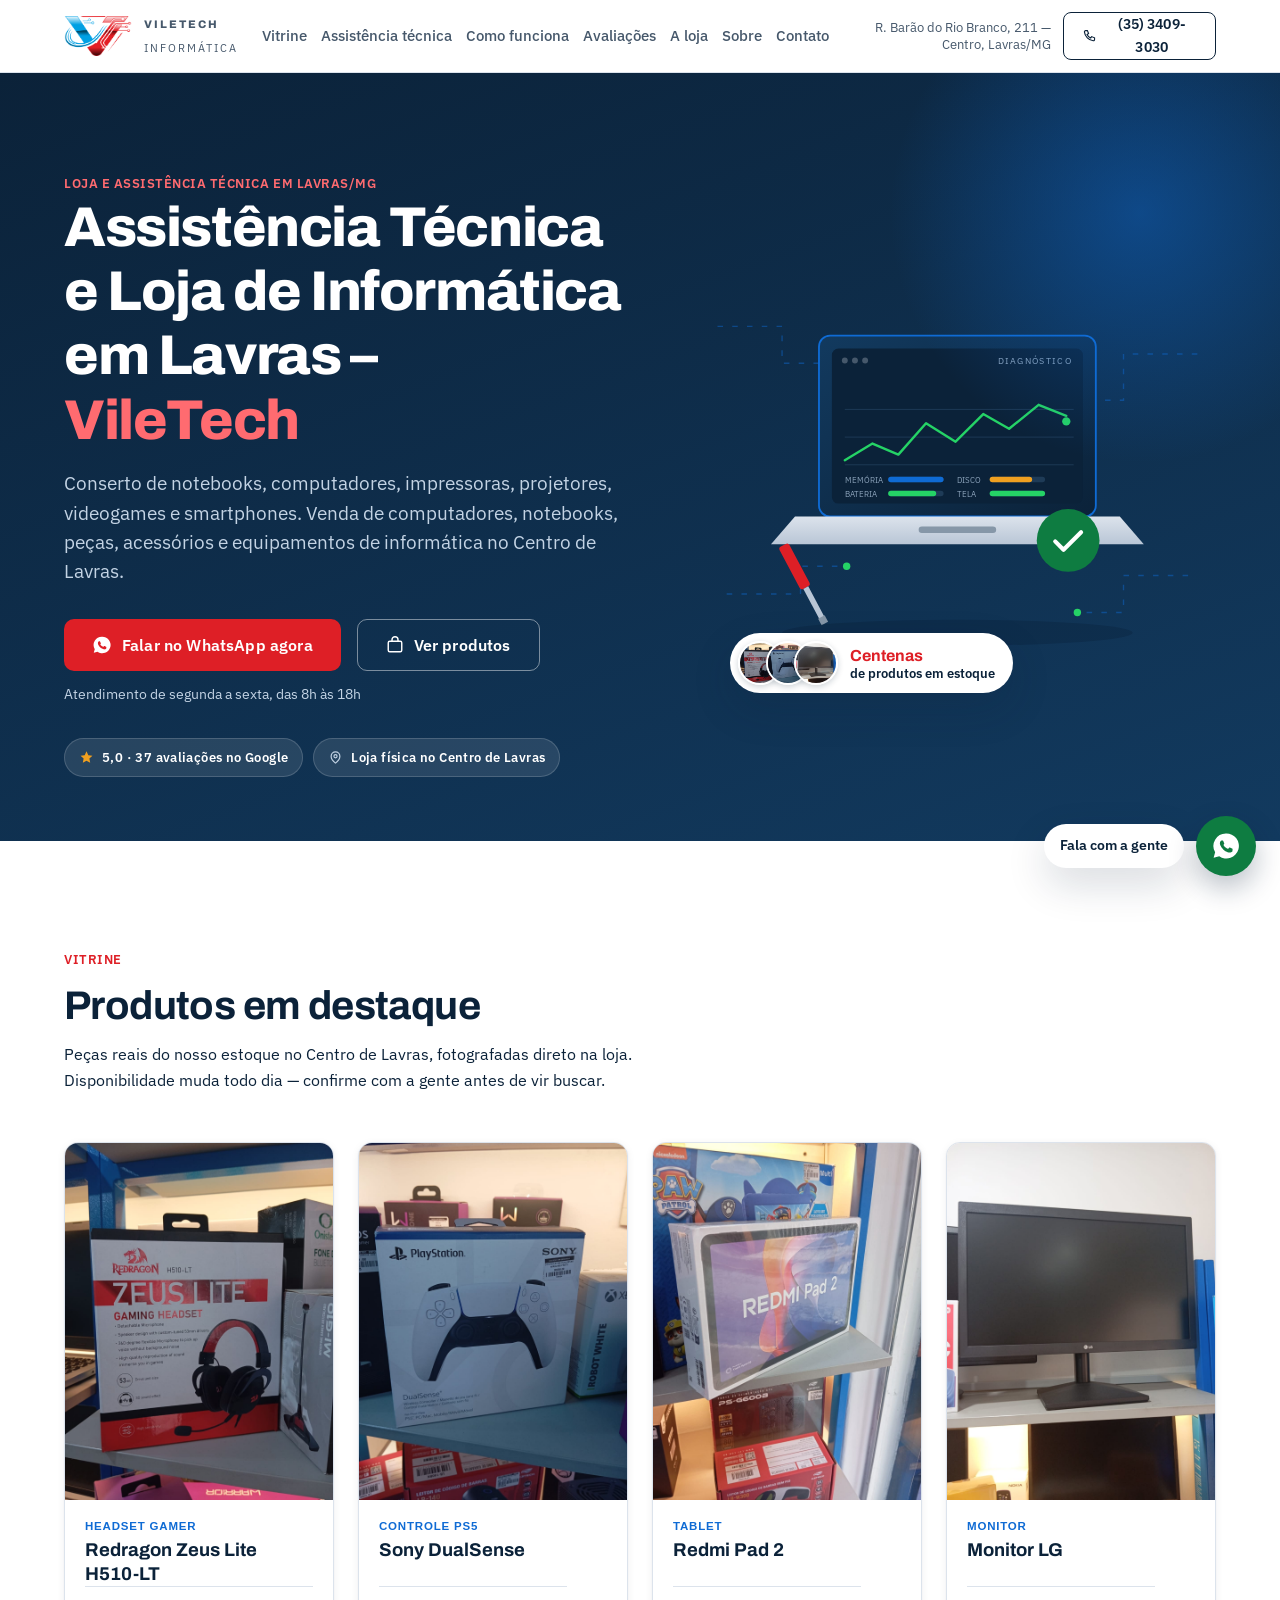
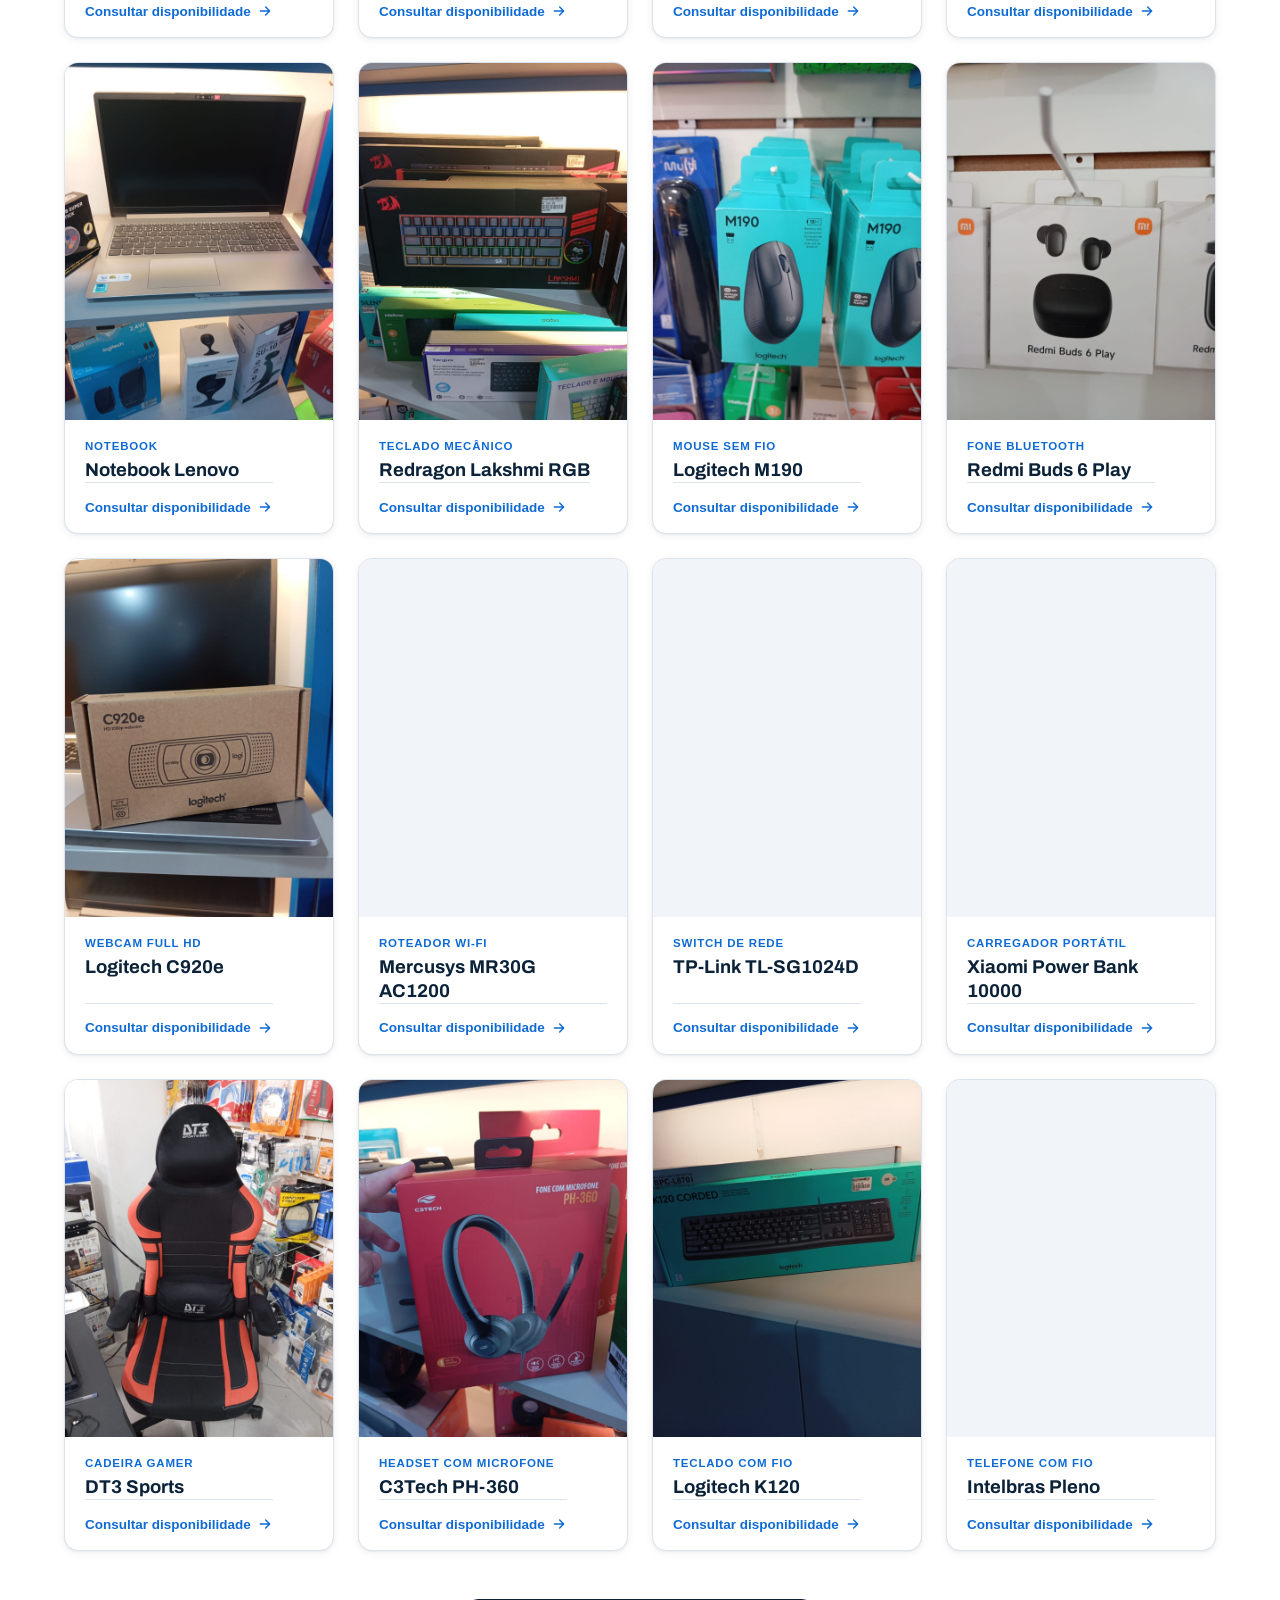
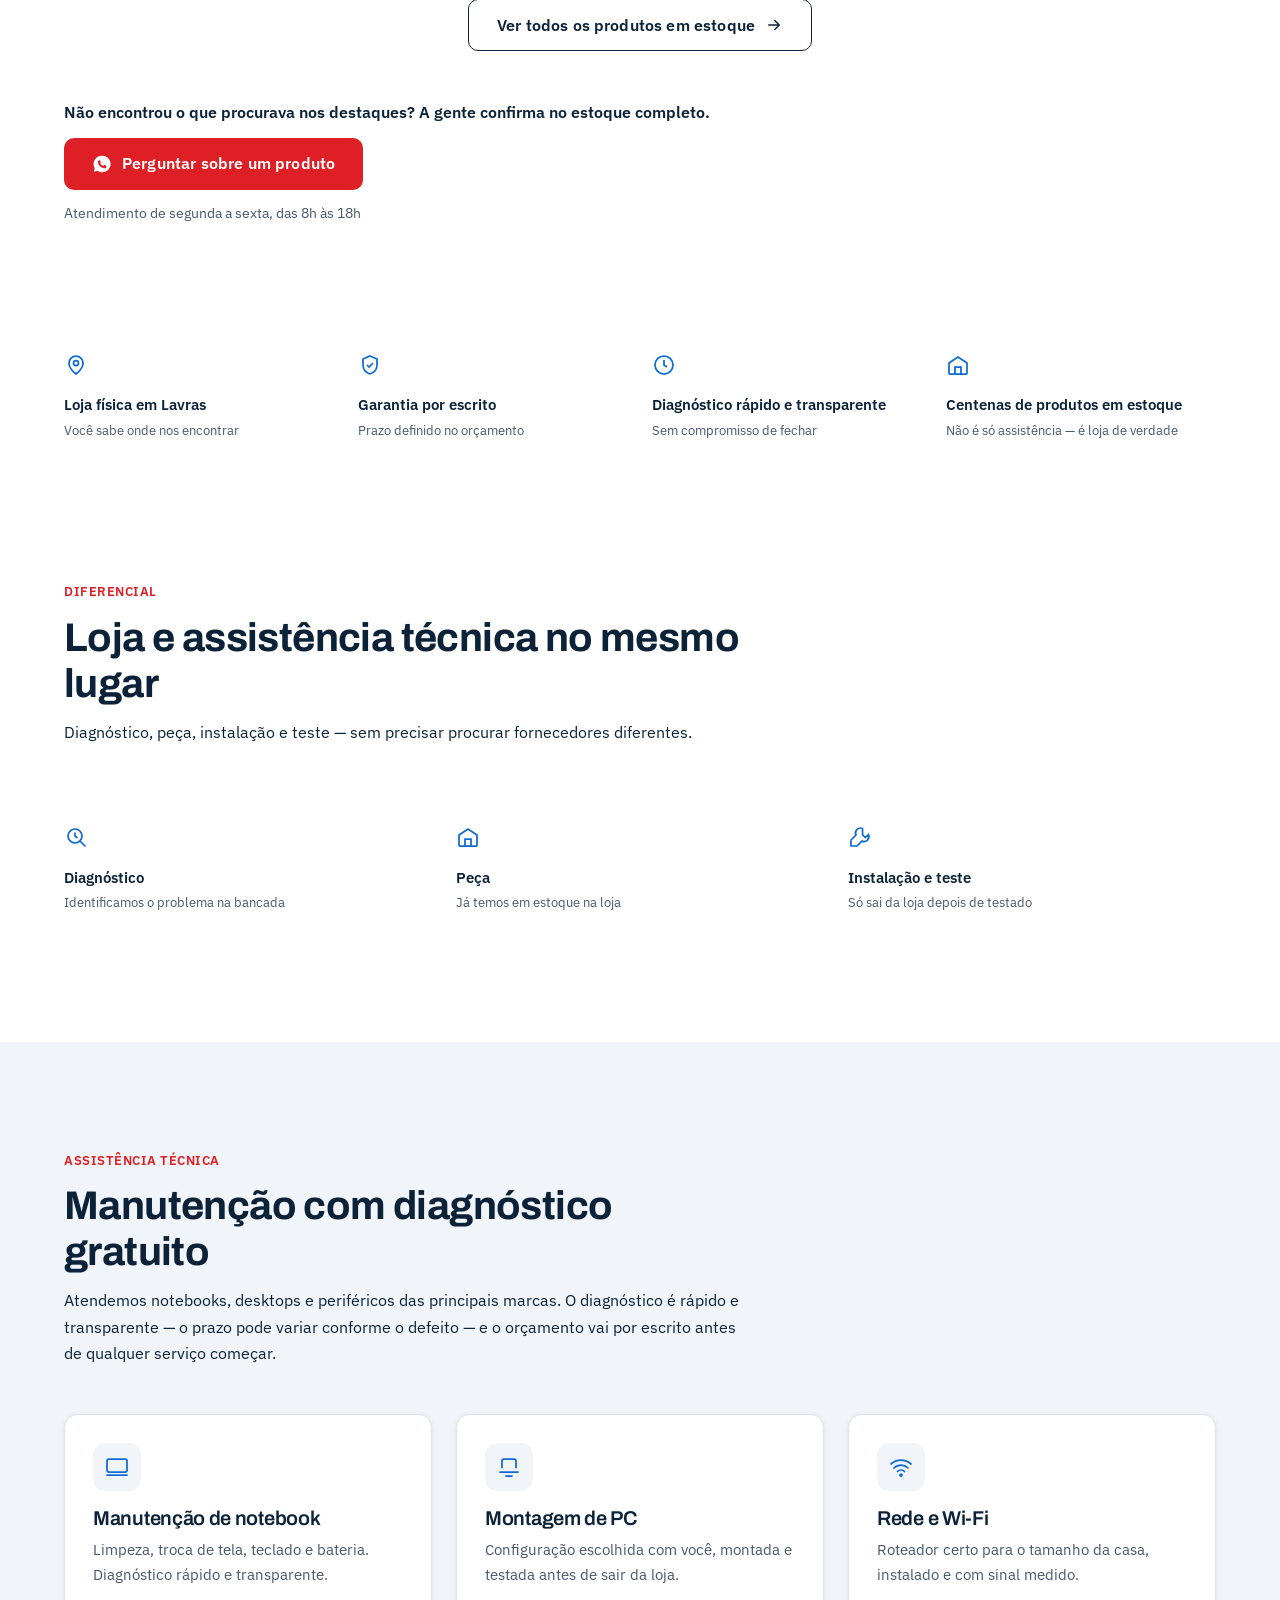
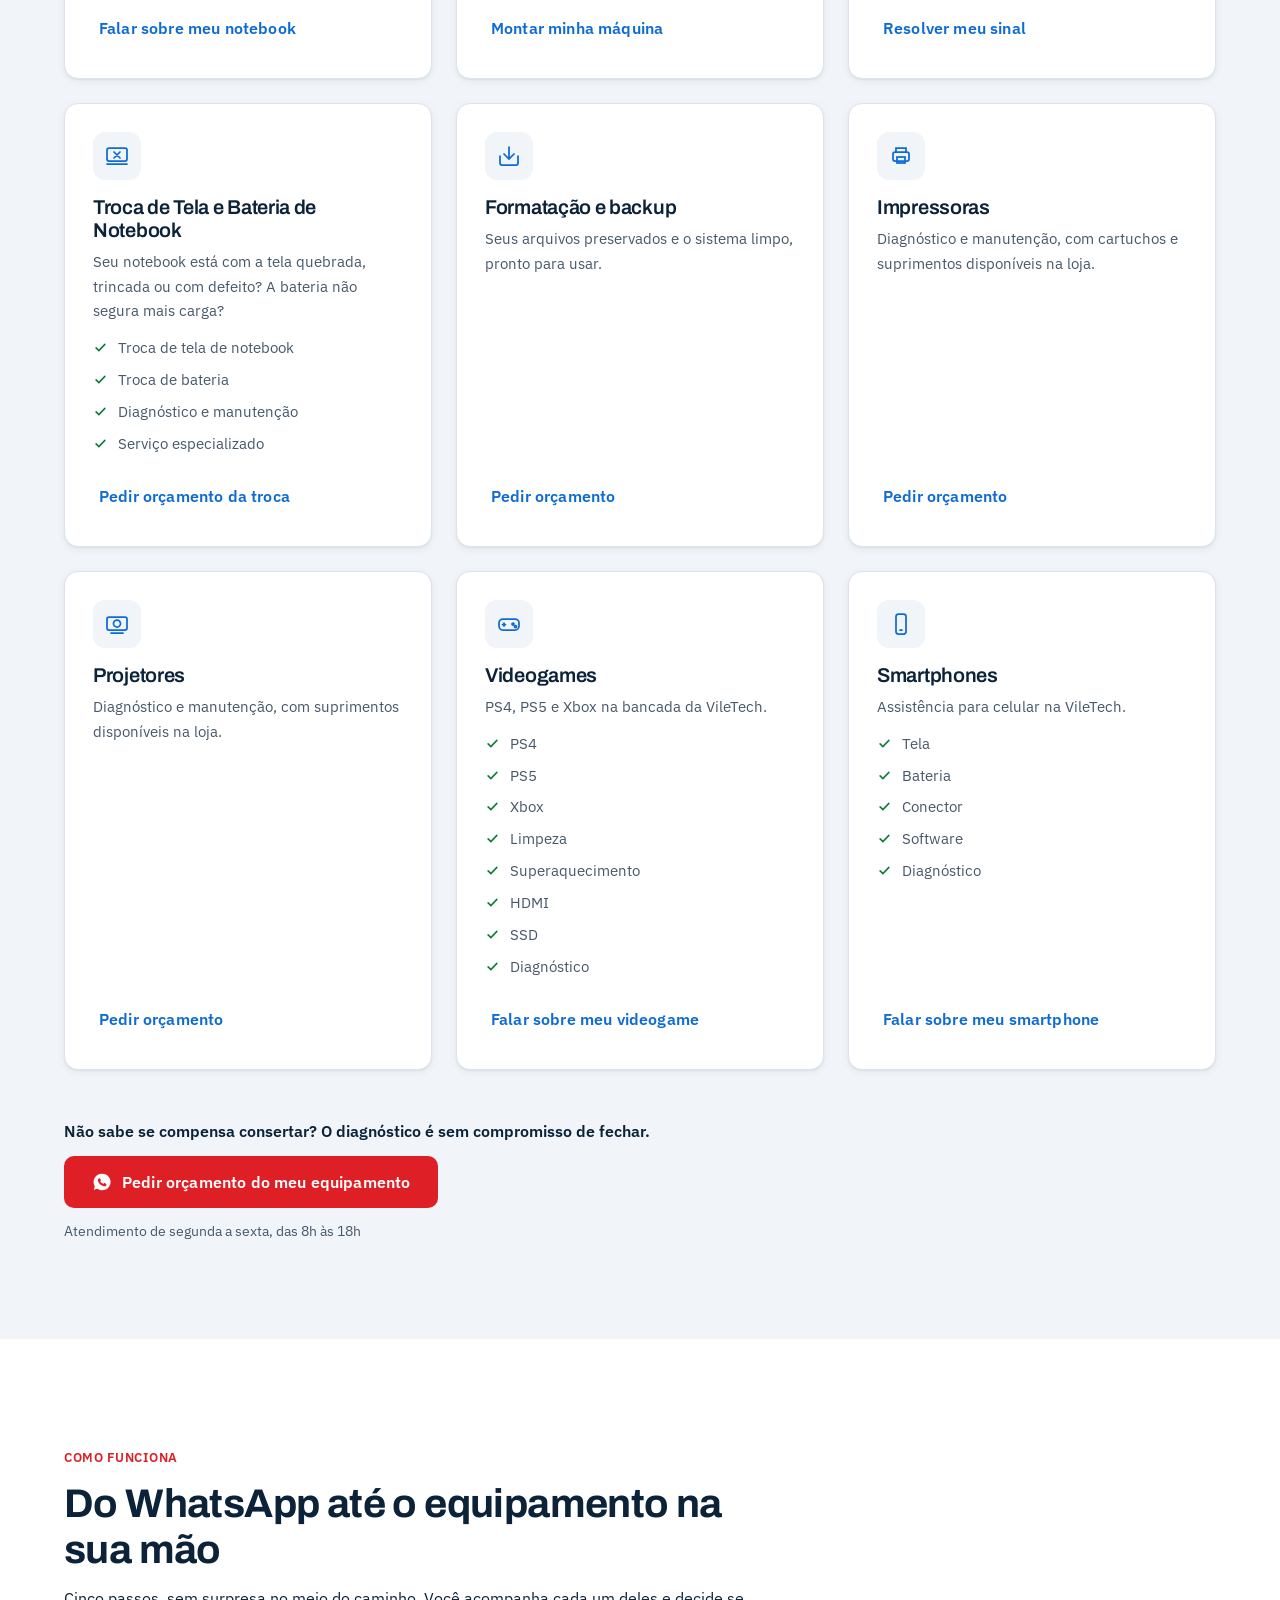
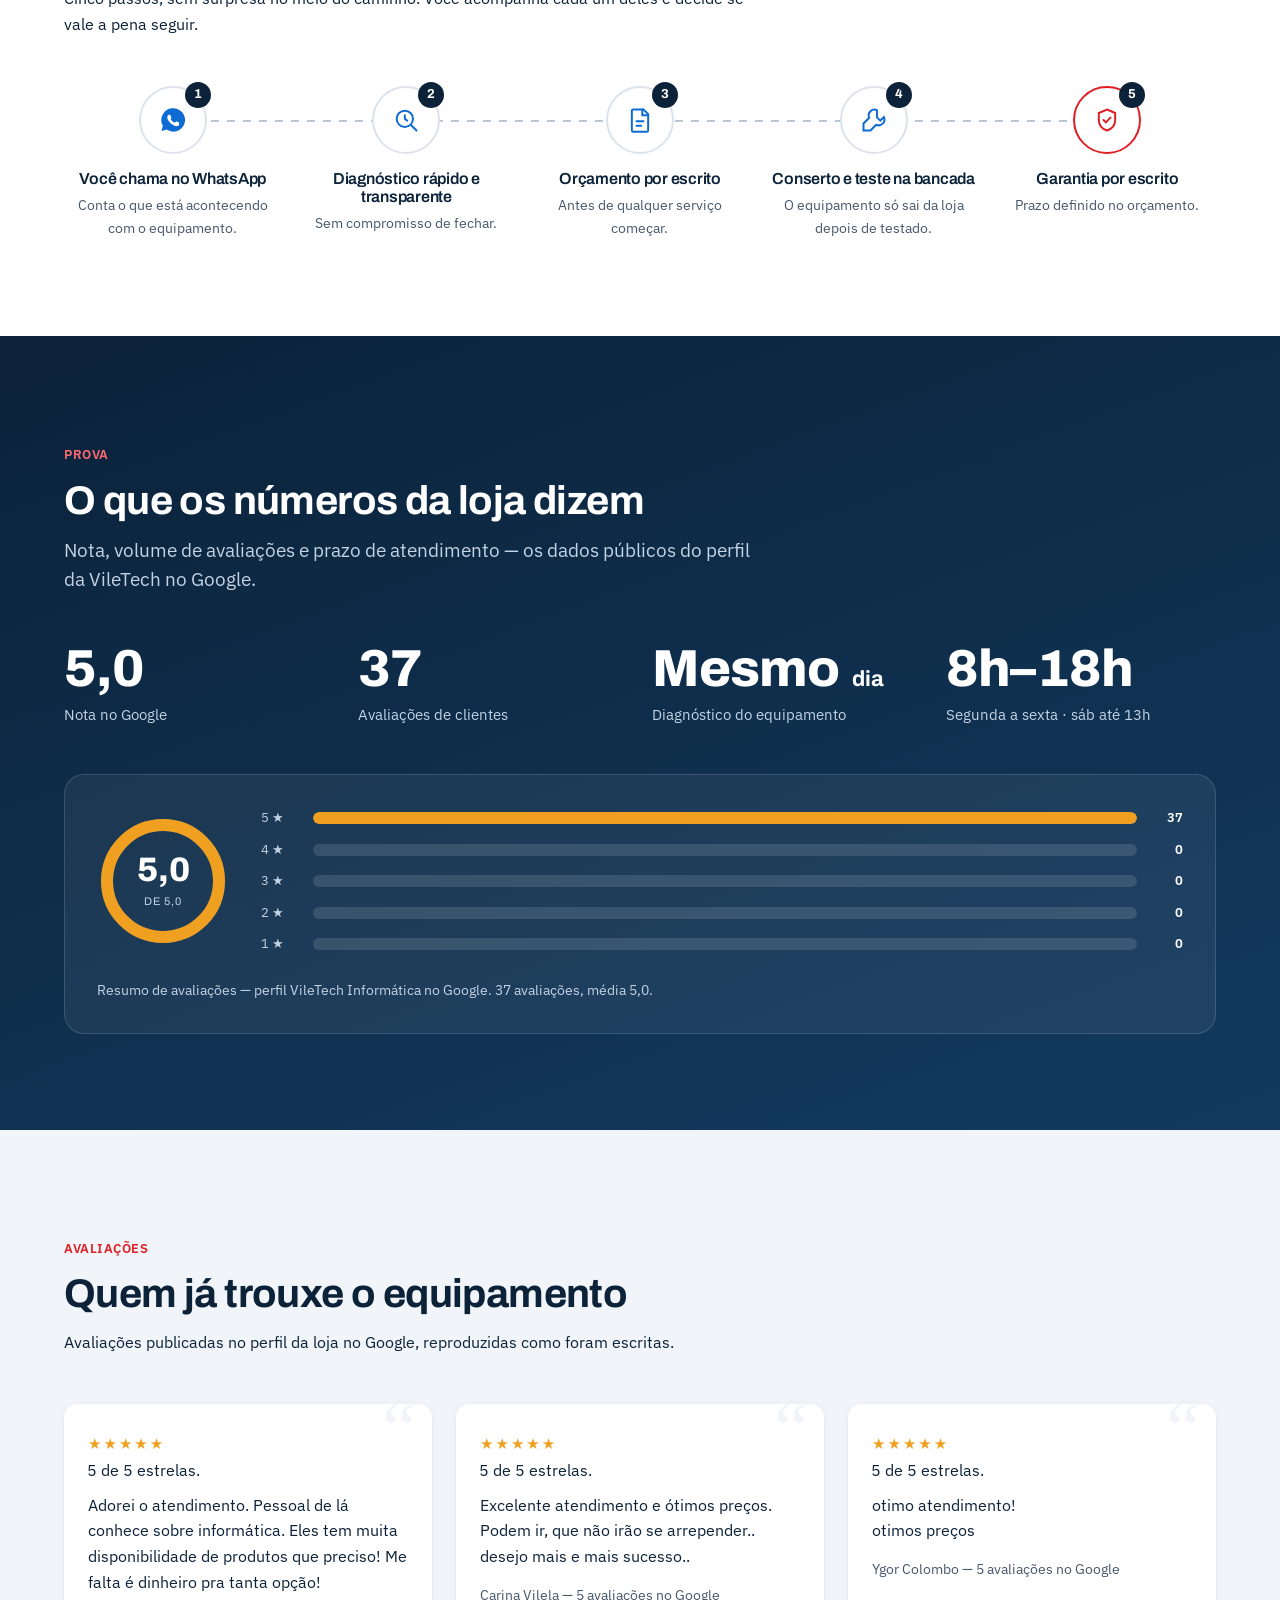
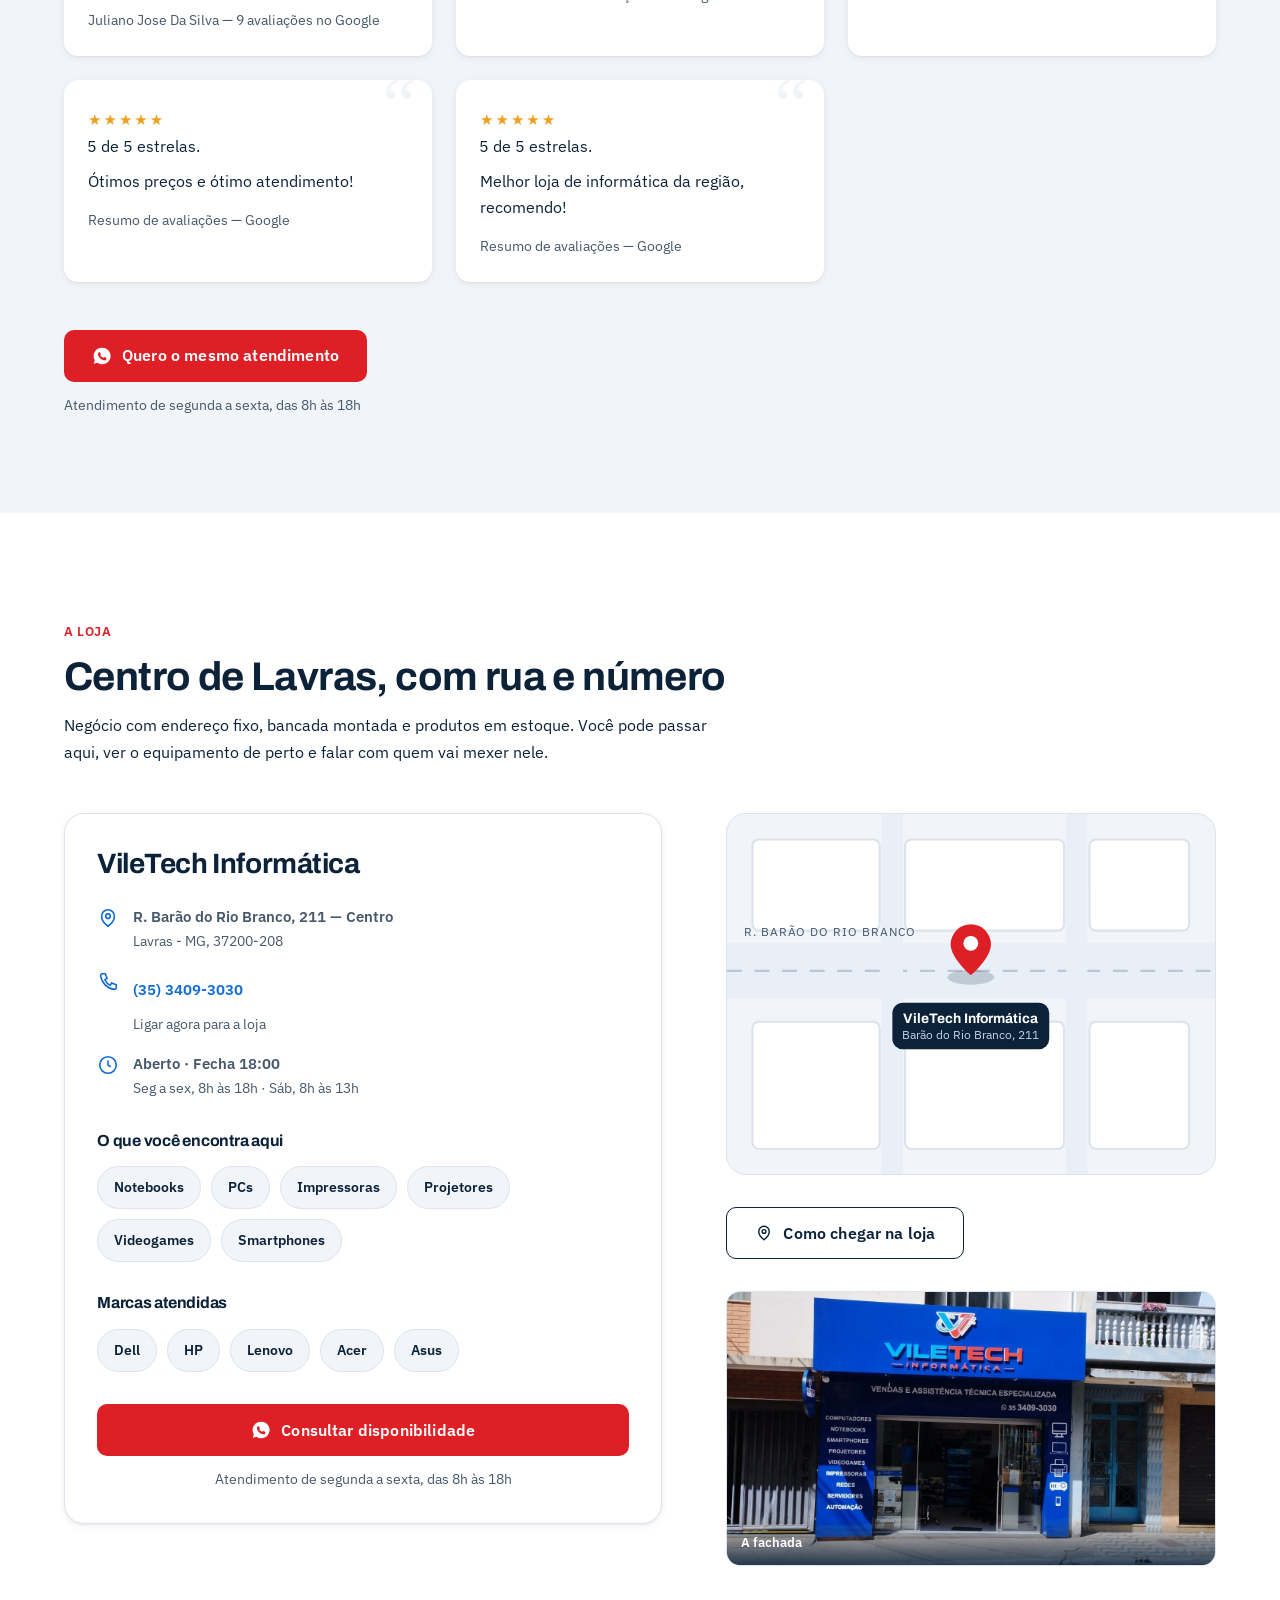
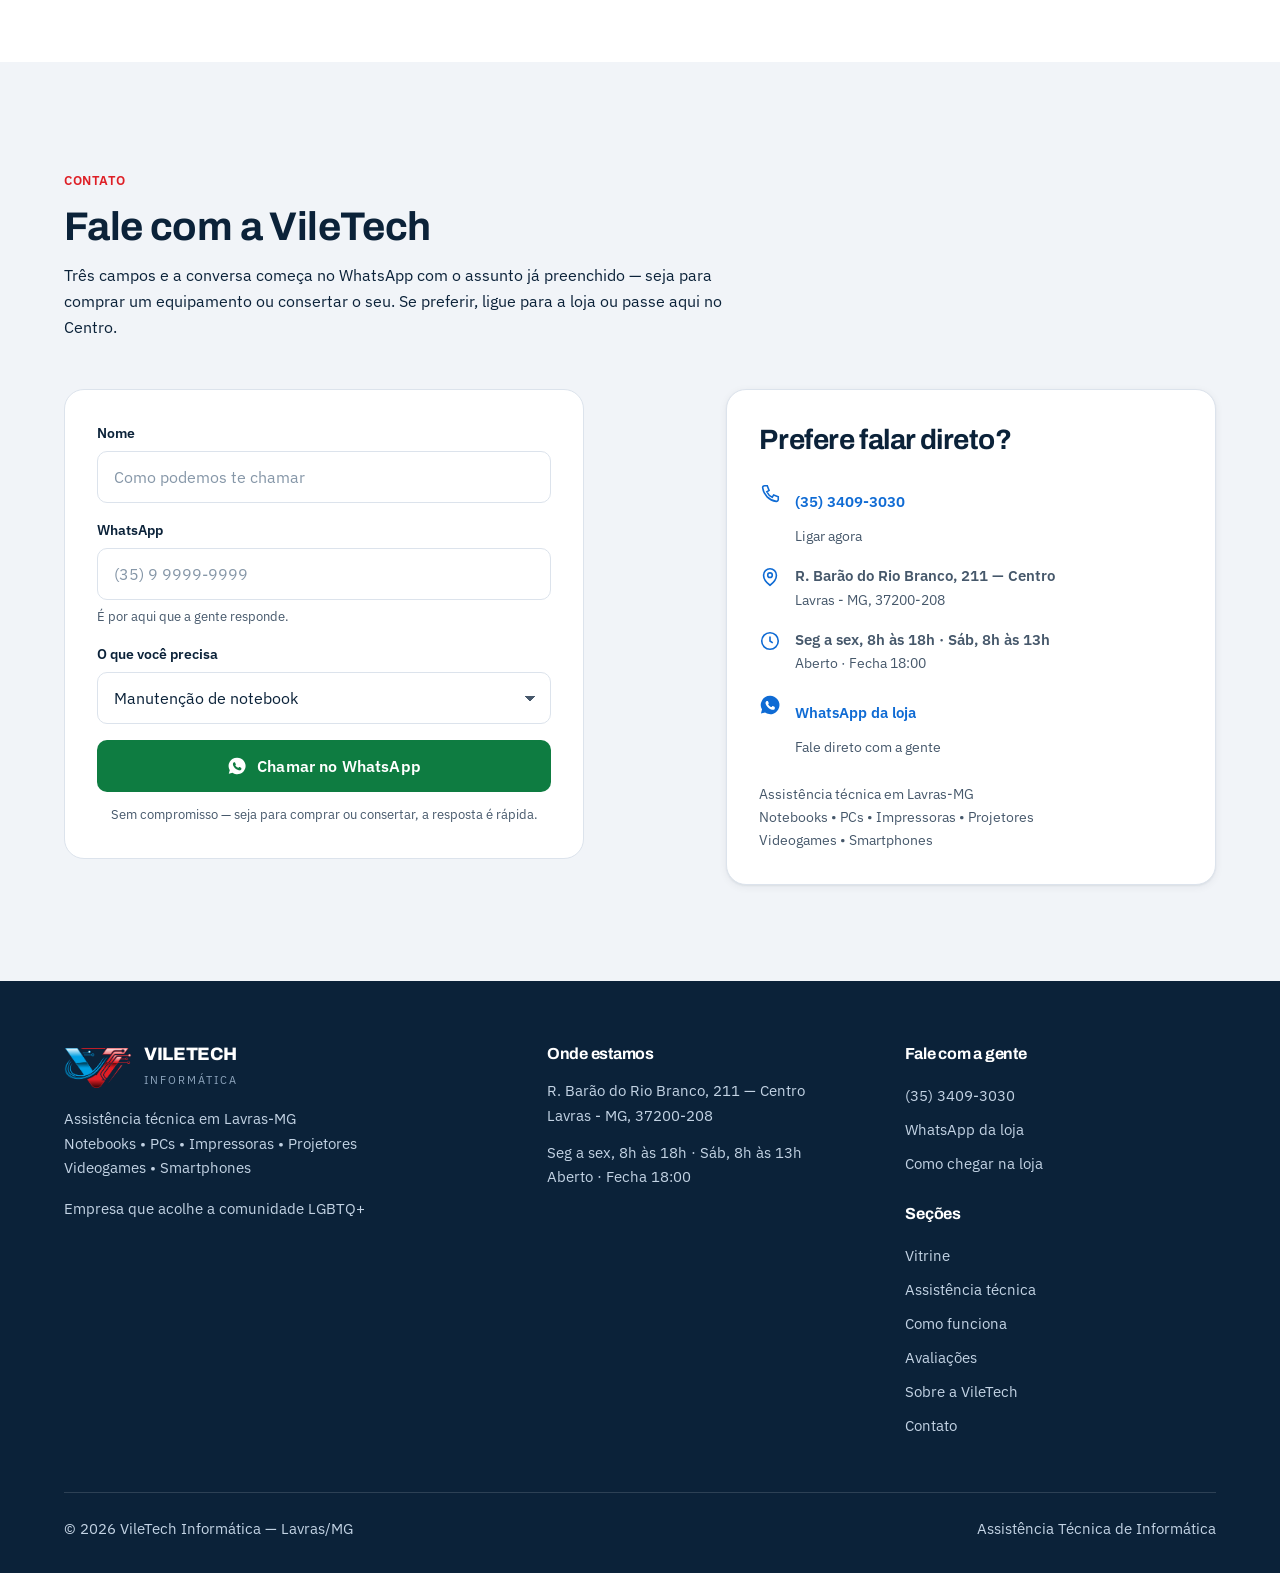
==== index.html @ 47618dad "Ajusta texto VileTech do cabeçalho para combinar com as cores da logo Co-Authored-By: Claude Sonnet " ====
<!DOCTYPE html>
<html lang="pt-BR">
<head>
<meta charset="UTF-8">
<meta name="viewport" content="width=device-width, initial-scale=1">
<title>VileTech Informática — Loja de tecnologia e assistência em Lavras/MG</title>
<meta name="description" content="Notebooks, videogames, redes e acessórios em estoque, além de manutenção de notebook, montagem de PC e assistência técnica em Lavras/MG. Loja física no Centro, diagnóstico rápido e transparente.">
<meta name="theme-color" content="#0B2239">
<meta property="og:type" content="website">
<meta property="og:locale" content="pt_BR">
<meta property="og:site_name" content="VileTech Informática">
<meta property="og:title" content="VileTech Informática — Loja de tecnologia e assistência em Lavras/MG">
<meta property="og:description" content="Notebooks, videogames, redes e acessórios em estoque, além de manutenção de notebook, montagem de PC e assistência técnica em Lavras/MG. Loja física no Centro, diagnóstico rápido e transparente.">
<meta property="og:url" content="https://viletechinformatica.com.br/">
<meta property="og:image" content="https://viletechinformatica.com.br/img/logo-viletech-512.png">
<meta name="twitter:card" content="summary">
<meta name="twitter:title" content="VileTech Informática — Loja de tecnologia e assistência em Lavras/MG">
<meta name="twitter:description" content="Notebooks, videogames, redes e acessórios em estoque, além de manutenção de notebook, montagem de PC e assistência técnica em Lavras/MG.">
<meta name="twitter:image" content="https://viletechinformatica.com.br/img/logo-viletech-512.png">
<link rel="canonical" href="https://viletechinformatica.com.br/">
<link rel="icon" type="image/png" href="img/favicon-32.png">
<link rel="apple-touch-icon" href="img/apple-touch-icon.png">
<link rel="preconnect" href="https://fonts.googleapis.com">
<link rel="preconnect" href="https://fonts.gstatic.com" crossorigin>
<link href="https://fonts.googleapis.com/css2?family=Archivo:wght@600;700;800&family=IBM+Plex+Sans:wght@400;500;600&display=swap" rel="stylesheet">
<link rel="stylesheet" href="estilo.css">
<script type="application/ld+json">
{
  "@context": "https://schema.org",
  "@type": "ElectronicsStore",
  "name": "VileTech Informática",
  "image": "https://viletechinformatica.com.br/img/logo-viletech-512.png",
  "logo": "https://viletechinformatica.com.br/img/logo-viletech-512.png",
  "url": "https://viletechinformatica.com.br/",
  "telephone": "+553534093030",
  "address": {
    "@type": "PostalAddress",
    "streetAddress": "Rua Barão do Rio Branco, 211 — Centro",
    "addressLocality": "Lavras",
    "addressRegion": "MG",
    "postalCode": "37200-208",
    "addressCountry": "BR"
  },
  "openingHoursSpecification": [
    {
      "@type": "OpeningHoursSpecification",
      "dayOfWeek": ["Monday","Tuesday","Wednesday","Thursday","Friday"],
      "opens": "08:00",
      "closes": "18:00"
    },
    {
      "@type": "OpeningHoursSpecification",
      "dayOfWeek": "Saturday",
      "opens": "08:00",
      "closes": "13:00"
    }
  ],
  "aggregateRating": {
    "@type": "AggregateRating",
    "ratingValue": "5.0",
    "reviewCount": "37"
  }
}
</script>
</head>
<body>

<script>document.documentElement.classList.add('js');</script>

<a class="pular" href="#conteudo">Pular para o conteúdo</a>

<!-- ==========================================================================
     CABEÇALHO
     ========================================================================== -->
<header class="topo">
  <div class="topo-in">
    <a class="marca" href="#inicio" aria-label="VileTech Informática — início">
      <img class="marca-logo" src="img/logo-viletech-mark.png" width="68" height="40" alt="" aria-hidden="true">
      <span class="marca-txt"><strong><span class="marca-vile">Vile</span><span class="marca-tech">Tech</span></strong><span>Informática</span></span>
    </a>

    <nav class="menu" id="menu" aria-label="Navegação principal">
      <a href="#vitrine">Vitrine</a>
      <a href="#servicos">Assistência técnica</a>
      <a href="#como-funciona">Como funciona</a>
      <a href="#avaliacoes">Avaliações</a>
      <a href="#loja">A loja</a>
      <a href="sobre/">Sobre</a>
      <a href="#contato">Contato</a>
    </nav>

    <div class="topo-contato">
      <p class="topo-endereco">R. Barão do Rio Branco, 211 — Centro, Lavras/MG</p>
      <a class="btn btn-s btn-mini" href="tel:+553534093030">
        <svg width="16" height="16" viewBox="0 0 24 24" fill="none" stroke="currentColor" stroke-width="1.9" stroke-linecap="round" aria-hidden="true" focusable="false"><path d="M6 3h3l2 5-2.5 1.5a12 12 0 0 0 6 6L16 13l5 2v3a2 2 0 0 1-2.2 2A17 17 0 0 1 4 5.2 2 2 0 0 1 6 3z"/></svg>
        (35) 3409-3030
      </a>
      <button class="abre-menu" id="abreMenu" type="button" aria-expanded="false" aria-controls="menu" aria-label="Abrir menu de navegação">
        <svg width="22" height="22" viewBox="0 0 24 24" fill="none" stroke="currentColor" stroke-width="2" stroke-linecap="round" aria-hidden="true" focusable="false"><path d="M4 7h16M4 12h16M4 17h16"/></svg>
      </button>
    </div>
  </div>
</header>

<main id="conteudo">

  <!-- ========================================================================
       HERO
       ======================================================================== -->
  <section class="hero" id="inicio" aria-labelledby="tituloHero">
    <video class="hero-video" autoplay muted loop playsinline preload="auto" aria-hidden="true">
      <source src="hero-diagnostico.mp4" type="video/mp4">
    </video>
    <div class="container hero-grade">
      <div>
        <p class="selo" style="color:#FF6B70">Loja e assistência técnica em Lavras/MG</p>
        <h1 id="tituloHero">Assistência Técnica e Loja de Informática em Lavras – <span>VileTech</span></h1>
        <p class="lead">Conserto de notebooks, computadores, impressoras, projetores, videogames e smartphones. Venda de computadores, notebooks, peças, acessórios e equipamentos de informática no Centro de Lavras.</p>

        <div class="linha-btn">
          <a class="btn btn-p" data-zap="Olá! Vim pelo site da VileTech e queria falar com vocês." href="https://wa.me/553534093030?text=Ol%C3%A1!%20Vim%20pelo%20site%20da%20VileTech%20e%20queria%20falar%20com%20voc%C3%AAs." target="_blank" rel="noopener">
            <svg width="20" height="20" viewBox="0 0 24 24" fill="currentColor" aria-hidden="true" focusable="false"><path d="M12 2a10 10 0 0 0-8.7 15l-1.2 4.4 4.5-1.2A10 10 0 1 0 12 2zm5.3 14c-.2.6-1.2 1.2-1.7 1.2-.5.1-1 .1-1.6-.1-.4-.1-.9-.3-1.5-.6-2.6-1.1-4.3-3.8-4.4-4-.1-.2-1-1.4-1-2.6 0-1.2.6-1.8.9-2.1.2-.2.5-.3.7-.3h.5c.2 0 .4 0 .6.5l.8 1.9c.1.2 0 .4-.1.5l-.3.4c-.1.1-.3.3-.1.6.1.2.6 1 1.3 1.6.9.8 1.6 1 1.9 1.2.2.1.4 0 .5-.1l.7-.8c.2-.2.3-.2.6-.1l1.7.8c.3.1.5.2.5.4 0 .1 0 .5-.2 1z"/></svg>
            Falar no WhatsApp agora
          </a>
          <a class="btn btn-contorno-claro" href="#vitrine">
            <svg width="18" height="18" viewBox="0 0 24 24" fill="none" stroke="currentColor" stroke-width="1.9" stroke-linecap="round" stroke-linejoin="round" aria-hidden="true" focusable="false"><rect x="3" y="7" width="18" height="14" rx="2"/><path d="M8 7V5a4 4 0 0 1 8 0v2"/></svg>
            Ver produtos
          </a>
        </div>
        <p class="micro-cta">Atendimento de segunda a sexta, das 8h às 18h</p>

        <ul class="selos">
          <li class="selo-topo">
            <svg width="15" height="15" viewBox="0 0 24 24" fill="#F0A020" aria-hidden="true" focusable="false"><path d="M12 2l2.9 6.3 6.6.8-4.9 4.6 1.3 6.6L12 17l-5.9 3.3 1.3-6.6L2.5 9.1l6.6-.8z"/></svg>
            5,0 · 37 avaliações no Google
          </li>
          <li class="selo-topo">
            <svg width="15" height="15" viewBox="0 0 24 24" fill="none" stroke="#C3D3E4" stroke-width="1.9" aria-hidden="true" focusable="false"><path d="M12 21s7-5.2 7-11a7 7 0 1 0-14 0c0 5.8 7 11 7 11z"/><circle cx="12" cy="10" r="2.5"/></svg>
            Loja física no Centro de Lavras
          </li>
        </ul>
      </div>

      <!-- ILUSTRAÇÃO: bancada de diagnóstico -->
      <div class="hero-arte">
        <svg viewBox="0 0 560 430" width="100%" role="img" aria-labelledby="arteTitulo arteDesc" focusable="false">
          <title id="arteTitulo">Notebook aberto na bancada durante um diagnóstico</title>
          <desc id="arteDesc">Ilustração de um notebook com a tela mostrando um gráfico de diagnóstico em andamento, barras de checagem de memória, disco e bateria, e um selo verde indicando teste aprovado.</desc>

          <defs>
            <linearGradient id="gTela" x1="0" y1="0" x2="1" y2="1">
              <stop offset="0" stop-color="#123A5F"/>
              <stop offset="1" stop-color="#0B2239"/>
            </linearGradient>
            <linearGradient id="gBase" x1="0" y1="0" x2="0" y2="1">
              <stop offset="0" stop-color="#DCE3EC"/>
              <stop offset="1" stop-color="#B9C6D6"/>
            </linearGradient>
          </defs>

          <!-- traços de circuito ao fundo -->
          <g stroke="#0F6BD4" stroke-width="1.5" fill="none" opacity=".45">
            <path class="linha-corre" d="M20 60h70v40h60"/>
            <path class="linha-corre" d="M540 90h-80v50h-40"/>
            <path class="linha-corre" d="M30 350h80v-30h50"/>
            <path class="linha-corre" d="M530 330h-70v40h-50"/>
          </g>
          <g fill="#25D366">
            <circle class="ponto-pulsa" cx="150" cy="100" r="4"/>
            <circle class="ponto-pulsa" cx="420" cy="140" r="4" style="animation-delay:.6s"/>
            <circle class="ponto-pulsa" cx="160" cy="320" r="4" style="animation-delay:1.2s"/>
            <circle class="ponto-pulsa" cx="410" cy="370" r="4" style="animation-delay:1.8s"/>
          </g>

          <g class="arte-flutua">
            <!-- tampa / tela -->
            <rect x="130" y="70" width="300" height="196" rx="12" fill="url(#gTela)" stroke="#0F6BD4" stroke-width="2"/>
            <rect x="144" y="84" width="272" height="168" rx="7" fill="#0B2239"/>

            <!-- barra superior da tela -->
            <g fill="#46586B">
              <circle cx="158" cy="97" r="3.2"/><circle cx="169" cy="97" r="3.2"/><circle cx="180" cy="97" r="3.2"/>
            </g>
            <text x="404" y="101" text-anchor="end" fill="#8FA6BE" font-family="'IBM Plex Sans',sans-serif" font-size="10" letter-spacing="1.4">DIAGNÓSTICO</text>

            <!-- gráfico de linha -->
            <g>
              <path d="M158 210h248" stroke="#1E3B57" stroke-width="1"/>
              <path d="M158 180h248" stroke="#1E3B57" stroke-width="1"/>
              <path d="M158 150h248" stroke="#1E3B57" stroke-width="1"/>
              <path class="traco-anima" d="M158 205l30-18 28 12 30-34 32 20 30-30 28 16 32-26 30 12"
                    fill="none" stroke="#25D366" stroke-width="2.6" stroke-linecap="round" stroke-linejoin="round"/>
              <circle cx="398" cy="163" r="4.5" fill="#25D366" class="ponto-pulsa"/>
            </g>

            <!-- barrinhas de checagem -->
            <g font-family="'IBM Plex Sans',sans-serif" font-size="9" fill="#8FA6BE">
              <text x="158" y="230">MEMÓRIA</text>
              <rect x="205" y="223" width="60" height="6" rx="3" fill="#1E3B57"/>
              <rect x="205" y="223" width="60" height="6" rx="3" fill="#0F6BD4"/>

              <text x="280" y="230">DISCO</text>
              <rect x="315" y="223" width="60" height="6" rx="3" fill="#1E3B57"/>
              <rect x="315" y="223" width="46" height="6" rx="3" fill="#F0A020"/>

              <text x="158" y="245">BATERIA</text>
              <rect x="205" y="238" width="60" height="6" rx="3" fill="#1E3B57"/>
              <rect x="205" y="238" width="52" height="6" rx="3" fill="#25D366"/>

              <text x="280" y="245">TELA</text>
              <rect x="315" y="238" width="60" height="6" rx="3" fill="#1E3B57"/>
              <rect x="315" y="238" width="60" height="6" rx="3" fill="#25D366"/>
            </g>

            <!-- base do notebook -->
            <path d="M104 266h352l26 30H78z" fill="url(#gBase)"/>
            <rect x="238" y="277" width="84" height="7" rx="3.5" fill="#8697A8"/>

            <!-- selo aprovado -->
            <g transform="translate(400 292)">
              <circle cx="0" cy="0" r="34" fill="#0E7C41"/>
              <path d="M-14 1l9 9 19-19" fill="none" stroke="#fff" stroke-width="4.5" stroke-linecap="round" stroke-linejoin="round"/>
            </g>

            <!-- chave de fenda -->
            <g transform="translate(86 300) rotate(-28)">
              <rect x="0" y="0" width="12" height="52" rx="3" fill="#DE1F26"/>
              <rect x="3" y="52" width="6" height="40" fill="#B9C6D6"/>
              <rect x="2" y="88" width="8" height="8" fill="#8697A8"/>
            </g>
          </g>

          <!-- sombra da bancada -->
          <ellipse cx="280" cy="392" rx="190" ry="14" fill="#0B2239" opacity=".35"/>
        </svg>

        <a class="hero-vitrine-prevista" href="#vitrine">
          <img src="vitrine/1.jpg" alt="" loading="eager" decoding="async" width="120" height="120">
          <img src="vitrine/65.jpg" alt="" loading="eager" decoding="async" width="120" height="120">
          <img src="vitrine/89.jpg" alt="" loading="eager" decoding="async" width="120" height="120">
          <span class="hero-vitrine-badge"><strong>Centenas</strong>de produtos em estoque</span>
        </a>
      </div>
    </div>
  </section>

  <!-- ========================================================================
       VITRINE
       ======================================================================== -->
  <section class="secao vitrine-secao" id="vitrine" aria-labelledby="tituloVitrine">
    <div class="container">
      <div class="cabeca-secao revela">
        <p class="selo">Vitrine</p>
        <h2 class="h2" id="tituloVitrine">Produtos em destaque</h2>
        <p class="corpo">Peças reais do nosso estoque no Centro de Lavras, fotografadas direto na loja. Disponibilidade muda todo dia — confirme com a gente antes de vir buscar.</p>
      </div>

      <div class="produtos-grade" id="produtosDestaque" role="list" aria-label="Produtos em destaque"></div>

      <div class="vitrine-mais revela">
        <a class="btn btn-s" href="catalogo.html">
          Ver todos os produtos em estoque
          <svg width="18" height="18" viewBox="0 0 24 24" fill="none" stroke="currentColor" stroke-width="2" stroke-linecap="round" stroke-linejoin="round" aria-hidden="true" focusable="false"><path d="M5 12h14M13 6l6 6-6 6"/></svg>
        </a>
      </div>

      <div class="linha-btn revela" style="margin-top:var(--e7);flex-direction:column;align-items:flex-start;gap:0">
        <p class="corpo" style="margin-bottom:var(--e3);font-weight:600;color:var(--azul-placa)">Não encontrou o que procurava nos destaques? A gente confirma no estoque completo.</p>
        <a class="btn btn-p" data-zap="Olá! Vi a vitrine do site e queria saber sobre um produto." href="https://wa.me/553534093030?text=Ol%C3%A1!%20Vi%20a%20vitrine%20do%20site%20e%20queria%20saber%20sobre%20um%20produto." target="_blank" rel="noopener">
          <svg width="20" height="20" viewBox="0 0 24 24" fill="currentColor" aria-hidden="true" focusable="false"><path d="M12 2a10 10 0 0 0-8.7 15l-1.2 4.4 4.5-1.2A10 10 0 1 0 12 2zm5.3 14c-.2.6-1.2 1.2-1.7 1.2-.5.1-1 .1-1.6-.1-.4-.1-.9-.3-1.5-.6-2.6-1.1-4.3-3.8-4.4-4-.1-.2-1-1.4-1-2.6 0-1.2.6-1.8.9-2.1.2-.2.5-.3.7-.3h.5c.2 0 .4 0 .6.5l.8 1.9c.1.2 0 .4-.1.5l-.3.4c-.1.1-.3.3-.1.6.1.2.6 1 1.3 1.6.9.8 1.6 1 1.9 1.2.2.1.4 0 .5-.1l.7-.8c.2-.2.3-.2.6-.1l1.7.8c.3.1.5.2.5.4 0 .1 0 .5-.2 1z"/></svg>
          Perguntar sobre um produto
        </a>
        <p class="micro-cta">Atendimento de segunda a sexta, das 8h às 18h</p>
      </div>
    </div>
  </section>

  <!-- Lightbox da vitrine: preenchido e controlado pelo JS (seção 8) -->
  <div class="lightbox" id="vitrineLightbox" role="dialog" aria-modal="true" aria-label="Foto ampliada do produto" hidden>
    <button type="button" class="lightbox-fechar" id="vitrineFechar" aria-label="Fechar">
      <svg width="22" height="22" viewBox="0 0 24 24" fill="none" stroke="currentColor" stroke-width="2" stroke-linecap="round" aria-hidden="true" focusable="false"><path d="M6 6l12 12M18 6L6 18"/></svg>
    </button>
    <button type="button" class="lightbox-nav lightbox-anterior" id="vitrineAnterior" aria-label="Produto anterior">
      <svg width="24" height="24" viewBox="0 0 24 24" fill="none" stroke="currentColor" stroke-width="2" stroke-linecap="round" stroke-linejoin="round" aria-hidden="true" focusable="false"><path d="M15 6l-6 6 6 6"/></svg>
    </button>
    <figure>
      <img id="vitrineImg" src="" alt="" width="900" height="900">
      <figcaption id="vitrineLegenda"></figcaption>
      <div class="lightbox-cta">
        <a class="btn btn-p btn-mini" id="vitrineZap" href="#" target="_blank" rel="noopener">
          <svg width="18" height="18" viewBox="0 0 24 24" fill="currentColor" aria-hidden="true" focusable="false"><path d="M12 2a10 10 0 0 0-8.7 15l-1.2 4.4 4.5-1.2A10 10 0 1 0 12 2zm5.3 14c-.2.6-1.2 1.2-1.7 1.2-.5.1-1 .1-1.6-.1-.4-.1-.9-.3-1.5-.6-2.6-1.1-4.3-3.8-4.4-4-.1-.2-1-1.4-1-2.6 0-1.2.6-1.8.9-2.1.2-.2.5-.3.7-.3h.5c.2 0 .4 0 .6.5l.8 1.9c.1.2 0 .4-.1.5l-.3.4c-.1.1-.3.3-.1.6.1.2.6 1 1.3 1.6.9.8 1.6 1 1.9 1.2.2.1.4 0 .5-.1l.7-.8c.2-.2.3-.2.6-.1l1.7.8c.3.1.5.2.5.4 0 .1 0 .5-.2 1z"/></svg>
          Perguntar sobre esse produto
        </a>
      </div>
    </figure>
    <button type="button" class="lightbox-nav lightbox-proximo" id="vitrineProximo" aria-label="Próximo produto">
      <svg width="24" height="24" viewBox="0 0 24 24" fill="none" stroke="currentColor" stroke-width="2" stroke-linecap="round" stroke-linejoin="round" aria-hidden="true" focusable="false"><path d="M9 6l6 6-6 6"/></svg>
    </button>
  </div>

  <!-- ========================================================================
       FAIXA DE CONFIANÇA
       ======================================================================== -->
  <section aria-label="Motivos para confiar na VileTech">
    <div class="container">
      <ul class="confianca">
        <li class="revela">
          <span class="ic" aria-hidden="true"><svg width="24" height="24" viewBox="0 0 24 24" fill="none" stroke="currentColor" stroke-width="1.75" focusable="false"><path d="M12 21s7-5.2 7-11a7 7 0 1 0-14 0c0 5.8 7 11 7 11z"/><circle cx="12" cy="10" r="2.5"/></svg></span>
          <strong>Loja física em Lavras</strong><span>Você sabe onde nos encontrar</span>
        </li>
        <li class="revela" data-atraso="1">
          <span class="ic" aria-hidden="true"><svg width="24" height="24" viewBox="0 0 24 24" fill="none" stroke="currentColor" stroke-width="1.75" focusable="false"><path d="M12 3l7 3v6c0 4.4-3 7.7-7 9-4-1.3-7-4.6-7-9V6z"/><path d="M9 12l2 2 4-4"/></svg></span>
          <strong>Garantia por escrito</strong><span>Prazo definido no orçamento</span>
        </li>
        <li class="revela" data-atraso="2">
          <span class="ic" aria-hidden="true"><svg width="24" height="24" viewBox="0 0 24 24" fill="none" stroke="currentColor" stroke-width="1.75" focusable="false"><circle cx="12" cy="12" r="9"/><path d="M12 7v5l3 2"/></svg></span>
          <strong>Diagnóstico rápido e transparente</strong><span>Sem compromisso de fechar</span>
        </li>
        <li class="revela" data-atraso="3">
          <span class="ic" aria-hidden="true"><svg width="24" height="24" viewBox="0 0 24 24" fill="none" stroke="currentColor" stroke-width="1.75" focusable="false"><path d="M3 10l9-6 9 6v10a1 1 0 0 1-1 1H4a1 1 0 0 1-1-1z"/><path d="M9 21v-7h6v7"/></svg></span>
          <strong>Centenas de produtos em estoque</strong><span>Não é só assistência — é loja de verdade</span>
        </li>
      </ul>
    </div>
  </section>

  <!-- ========================================================================
       DIFERENCIAL — loja + assistência técnica no mesmo lugar
       ======================================================================== -->
  <section class="secao" aria-labelledby="tituloDiferencial">
    <div class="container">
      <div class="cabeca-secao revela">
        <p class="selo">Diferencial</p>
        <h2 class="h2" id="tituloDiferencial">Loja e assistência técnica no mesmo lugar</h2>
        <p class="corpo">Diagnóstico, peça, instalação e teste — sem precisar procurar fornecedores diferentes.</p>
      </div>

      <ul class="confianca">
        <li class="revela">
          <span class="ic" aria-hidden="true"><svg width="24" height="24" viewBox="0 0 24 24" fill="none" stroke="currentColor" stroke-width="1.7" stroke-linecap="round" focusable="false"><circle cx="11" cy="11" r="7"/><path d="M16.5 16.5L21 21M11 8v3l2 1.5"/></svg></span>
          <strong>Diagnóstico</strong><span>Identificamos o problema na bancada</span>
        </li>
        <li class="revela" data-atraso="1">
          <span class="ic" aria-hidden="true"><svg width="24" height="24" viewBox="0 0 24 24" fill="none" stroke="currentColor" stroke-width="1.75" focusable="false"><path d="M3 10l9-6 9 6v10a1 1 0 0 1-1 1H4a1 1 0 0 1-1-1z"/><path d="M9 21v-7h6v7"/></svg></span>
          <strong>Peça</strong><span>Já temos em estoque na loja</span>
        </li>
        <li class="revela" data-atraso="2">
          <span class="ic" aria-hidden="true"><svg width="24" height="24" viewBox="0 0 24 24" fill="none" stroke="currentColor" stroke-width="1.7" stroke-linecap="round" focusable="false"><path d="M14.5 3.5a5 5 0 0 0-6.6 6.6L3 15v6h6l4.9-4.9a5 5 0 0 0 6.6-6.6l-3.1 3.1-2.8-2.8z"/></svg></span>
          <strong>Instalação e teste</strong><span>Só sai da loja depois de testado</span>
        </li>
      </ul>
    </div>
  </section>

  <!-- ========================================================================
       SERVIÇOS
       ======================================================================== -->
  <section class="secao secao--cinza" id="servicos" aria-labelledby="tituloServicos">
    <div class="container">
      <div class="cabeca-secao revela">
        <p class="selo">Assistência técnica</p>
        <h2 class="h2" id="tituloServicos">Manutenção com diagnóstico gratuito</h2>
        <p class="corpo">Atendemos notebooks, desktops e periféricos das principais marcas. O diagnóstico é rápido e transparente — o prazo pode variar conforme o defeito — e o orçamento vai por escrito antes de qualquer serviço começar.</p>
      </div>

      <div class="grade g3">
        <article class="card revela">
          <span class="icone" aria-hidden="true"><svg width="24" height="24" viewBox="0 0 24 24" fill="none" stroke="currentColor" stroke-width="1.75" stroke-linecap="round" focusable="false"><rect x="2" y="4" width="20" height="13" rx="2"/><path d="M2 20h20"/></svg></span>
          <h3>Manutenção de notebook</h3>
          <p>Limpeza, troca de tela, teclado e bateria. Diagnóstico rápido e transparente.</p>
          <div class="acao-card">
            <a class="btn btn-t" data-zap="Olá! Quero orçamento para: manutenção de notebook" href="https://wa.me/553534093030?text=Ol%C3%A1!%20Quero%20or%C3%A7amento%20para%3A%20manuten%C3%A7%C3%A3o%20de%20notebook" target="_blank" rel="noopener">Falar sobre meu notebook</a>
          </div>
        </article>

        <article class="card revela" data-atraso="1">
          <span class="icone" aria-hidden="true"><svg width="24" height="24" viewBox="0 0 24 24" fill="none" stroke="currentColor" stroke-width="1.75" stroke-linecap="round" focusable="false"><path d="M5 12.5V6a2 2 0 0 1 2-2h10a2 2 0 0 1 2 2v6.5"/><path d="M3 17h18M9 21h6"/></svg></span>
          <h3>Montagem de PC</h3>
          <p>Configuração escolhida com você, montada e testada antes de sair da loja.</p>
          <div class="acao-card">
            <a class="btn btn-t" data-zap="Olá! Quero orçamento para: montagem de PC" href="https://wa.me/553534093030?text=Ol%C3%A1!%20Quero%20or%C3%A7amento%20para%3A%20montagem%20de%20PC" target="_blank" rel="noopener">Montar minha máquina</a>
          </div>
        </article>

        <article class="card revela" data-atraso="2">
          <span class="icone" aria-hidden="true">
            <svg width="24" height="24" viewBox="0 0 24 24" fill="none" stroke="currentColor" stroke-width="1.75" stroke-linecap="round" focusable="false">
              <path class="arco-wifi" d="M2 9a15 15 0 0 1 20 0"/>
              <path class="arco-wifi arco-wifi-2" d="M5 13a10 10 0 0 1 14 0"/>
              <path class="arco-wifi arco-wifi-3" d="M8.5 16.5a5 5 0 0 1 7 0"/>
              <circle cx="12" cy="20" r="1"/>
            </svg>
          </span>
          <h3>Rede e Wi-Fi</h3>
          <p>Roteador certo para o tamanho da casa, instalado e com sinal medido.</p>
          <div class="acao-card">
            <a class="btn btn-t" data-zap="Olá! Quero orçamento para: rede e Wi-Fi" href="https://wa.me/553534093030?text=Ol%C3%A1!%20Quero%20or%C3%A7amento%20para%3A%20rede%20e%20Wi-Fi" target="_blank" rel="noopener">Resolver meu sinal</a>
          </div>
        </article>

        <article class="card revela">
          <span class="icone" aria-hidden="true"><svg width="24" height="24" viewBox="0 0 24 24" fill="none" stroke="currentColor" stroke-width="1.75" stroke-linecap="round" focusable="false"><rect x="2" y="4" width="20" height="13" rx="2"/><path d="M2 20h20M9 8l6 6M15 8l-6 6"/></svg></span>
          <h3>Troca de Tela e Bateria de Notebook</h3>
          <p>Seu notebook está com a tela quebrada, trincada ou com defeito? A bateria não segura mais carga?</p>
          <ul class="lista-check">
            <li><svg width="15" height="15" viewBox="0 0 24 24" fill="none" stroke="currentColor" stroke-width="2.6" stroke-linecap="round" aria-hidden="true" focusable="false"><path d="M5 12.5l4.5 4.5L19 7"/></svg>Troca de tela de notebook</li>
            <li><svg width="15" height="15" viewBox="0 0 24 24" fill="none" stroke="currentColor" stroke-width="2.6" stroke-linecap="round" aria-hidden="true" focusable="false"><path d="M5 12.5l4.5 4.5L19 7"/></svg>Troca de bateria</li>
            <li><svg width="15" height="15" viewBox="0 0 24 24" fill="none" stroke="currentColor" stroke-width="2.6" stroke-linecap="round" aria-hidden="true" focusable="false"><path d="M5 12.5l4.5 4.5L19 7"/></svg>Diagnóstico e manutenção</li>
            <li><svg width="15" height="15" viewBox="0 0 24 24" fill="none" stroke="currentColor" stroke-width="2.6" stroke-linecap="round" aria-hidden="true" focusable="false"><path d="M5 12.5l4.5 4.5L19 7"/></svg>Serviço especializado</li>
          </ul>
          <div class="acao-card">
            <a class="btn btn-t" data-zap="Olá! Quero orçamento para: troca de tela ou bateria de notebook" href="https://wa.me/553534093030?text=Ol%C3%A1!%20Quero%20or%C3%A7amento%20para%3A%20troca%20de%20tela%20ou%20bateria%20de%20notebook" target="_blank" rel="noopener">Pedir orçamento da troca</a>
          </div>
        </article>

        <article class="card revela" data-atraso="1">
          <span class="icone" aria-hidden="true"><svg width="24" height="24" viewBox="0 0 24 24" fill="none" stroke="currentColor" stroke-width="1.75" stroke-linecap="round" focusable="false"><path d="M21 12v7a2 2 0 0 1-2 2H5a2 2 0 0 1-2-2v-7"/><path d="M7 10l5 5 5-5M12 15V3"/></svg></span>
          <h3>Formatação e backup</h3>
          <p>Seus arquivos preservados e o sistema limpo, pronto para usar.</p>
          <div class="acao-card">
            <a class="btn btn-t" data-zap="Olá! Quero orçamento para: formatação e backup" href="https://wa.me/553534093030?text=Ol%C3%A1!%20Quero%20or%C3%A7amento%20para%3A%20formata%C3%A7%C3%A3o%20e%20backup" target="_blank" rel="noopener">Pedir orçamento</a>
          </div>
        </article>

        <article class="card revela" data-atraso="2">
          <span class="icone" aria-hidden="true"><svg width="24" height="24" viewBox="0 0 24 24" fill="none" stroke="currentColor" stroke-width="1.75" stroke-linecap="round" focusable="false"><rect x="4" y="8" width="16" height="9" rx="2"/><path d="M7 8V4h10v4"/><rect x="8" y="13" width="8" height="6"/></svg></span>
          <h3>Impressoras</h3>
          <p>Diagnóstico e manutenção, com cartuchos e suprimentos disponíveis na loja.</p>
          <div class="acao-card">
            <a class="btn btn-t" data-zap="Olá! Quero orçamento para: impressora" href="https://wa.me/553534093030?text=Ol%C3%A1!%20Quero%20or%C3%A7amento%20para%3A%20impressora" target="_blank" rel="noopener">Pedir orçamento</a>
          </div>
        </article>

        <article class="card revela" data-atraso="2">
          <span class="icone" aria-hidden="true"><svg width="24" height="24" viewBox="0 0 24 24" fill="none" stroke="currentColor" stroke-width="1.75" stroke-linecap="round" focusable="false"><rect x="2" y="5" width="20" height="13" rx="2"/><circle cx="12" cy="11.5" r="3.5"/><path d="M6 21h12"/></svg></span>
          <h3>Projetores</h3>
          <p>Diagnóstico e manutenção, com suprimentos disponíveis na loja.</p>
          <div class="acao-card">
            <a class="btn btn-t" data-zap="Olá! Quero orçamento para: projetor" href="https://wa.me/553534093030?text=Ol%C3%A1!%20Quero%20or%C3%A7amento%20para%3A%20projetor" target="_blank" rel="noopener">Pedir orçamento</a>
          </div>
        </article>

        <article class="card revela" data-atraso="0">
          <span class="icone" aria-hidden="true"><svg width="24" height="24" viewBox="0 0 24 24" fill="none" stroke="currentColor" stroke-width="1.75" stroke-linecap="round" focusable="false"><rect x="2" y="7" width="20" height="11" rx="4"/><path d="M7 11v3M5.5 12.5h3"/><circle cx="16" cy="12" r="1"/><circle cx="18.5" cy="14.5" r="1"/></svg></span>
          <h3>Videogames</h3>
          <p>PS4, PS5 e Xbox na bancada da VileTech.</p>
          <ul class="lista-check">
            <li><svg width="15" height="15" viewBox="0 0 24 24" fill="none" stroke="currentColor" stroke-width="2.6" stroke-linecap="round" aria-hidden="true" focusable="false"><path d="M5 12.5l4.5 4.5L19 7"/></svg>PS4</li>
            <li><svg width="15" height="15" viewBox="0 0 24 24" fill="none" stroke="currentColor" stroke-width="2.6" stroke-linecap="round" aria-hidden="true" focusable="false"><path d="M5 12.5l4.5 4.5L19 7"/></svg>PS5</li>
            <li><svg width="15" height="15" viewBox="0 0 24 24" fill="none" stroke="currentColor" stroke-width="2.6" stroke-linecap="round" aria-hidden="true" focusable="false"><path d="M5 12.5l4.5 4.5L19 7"/></svg>Xbox</li>
            <li><svg width="15" height="15" viewBox="0 0 24 24" fill="none" stroke="currentColor" stroke-width="2.6" stroke-linecap="round" aria-hidden="true" focusable="false"><path d="M5 12.5l4.5 4.5L19 7"/></svg>Limpeza</li>
            <li><svg width="15" height="15" viewBox="0 0 24 24" fill="none" stroke="currentColor" stroke-width="2.6" stroke-linecap="round" aria-hidden="true" focusable="false"><path d="M5 12.5l4.5 4.5L19 7"/></svg>Superaquecimento</li>
            <li><svg width="15" height="15" viewBox="0 0 24 24" fill="none" stroke="currentColor" stroke-width="2.6" stroke-linecap="round" aria-hidden="true" focusable="false"><path d="M5 12.5l4.5 4.5L19 7"/></svg>HDMI</li>
            <li><svg width="15" height="15" viewBox="0 0 24 24" fill="none" stroke="currentColor" stroke-width="2.6" stroke-linecap="round" aria-hidden="true" focusable="false"><path d="M5 12.5l4.5 4.5L19 7"/></svg>SSD</li>
            <li><svg width="15" height="15" viewBox="0 0 24 24" fill="none" stroke="currentColor" stroke-width="2.6" stroke-linecap="round" aria-hidden="true" focusable="false"><path d="M5 12.5l4.5 4.5L19 7"/></svg>Diagnóstico</li>
          </ul>
          <div class="acao-card">
            <a class="btn btn-t" data-zap="Olá! Vim pelo site da VileTech e preciso de assistência para meu videogame." href="https://wa.me/553534093030?text=Ol%C3%A1!%20Vim%20pelo%20site%20da%20VileTech%20e%20preciso%20de%20assist%C3%AAncia%20para%20meu%20videogame." target="_blank" rel="noopener">Falar sobre meu videogame</a>
          </div>
        </article>

        <article class="card revela" data-atraso="1">
          <span class="icone" aria-hidden="true"><svg width="24" height="24" viewBox="0 0 24 24" fill="none" stroke="currentColor" stroke-width="1.75" stroke-linecap="round" focusable="false"><rect x="7" y="2" width="10" height="20" rx="2.5"/><path d="M11 18h2"/></svg></span>
          <h3>Smartphones</h3>
          <p>Assistência para celular na VileTech.</p>
          <ul class="lista-check">
            <li><svg width="15" height="15" viewBox="0 0 24 24" fill="none" stroke="currentColor" stroke-width="2.6" stroke-linecap="round" aria-hidden="true" focusable="false"><path d="M5 12.5l4.5 4.5L19 7"/></svg>Tela</li>
            <li><svg width="15" height="15" viewBox="0 0 24 24" fill="none" stroke="currentColor" stroke-width="2.6" stroke-linecap="round" aria-hidden="true" focusable="false"><path d="M5 12.5l4.5 4.5L19 7"/></svg>Bateria</li>
            <li><svg width="15" height="15" viewBox="0 0 24 24" fill="none" stroke="currentColor" stroke-width="2.6" stroke-linecap="round" aria-hidden="true" focusable="false"><path d="M5 12.5l4.5 4.5L19 7"/></svg>Conector</li>
            <li><svg width="15" height="15" viewBox="0 0 24 24" fill="none" stroke="currentColor" stroke-width="2.6" stroke-linecap="round" aria-hidden="true" focusable="false"><path d="M5 12.5l4.5 4.5L19 7"/></svg>Software</li>
            <li><svg width="15" height="15" viewBox="0 0 24 24" fill="none" stroke="currentColor" stroke-width="2.6" stroke-linecap="round" aria-hidden="true" focusable="false"><path d="M5 12.5l4.5 4.5L19 7"/></svg>Diagnóstico</li>
          </ul>
          <div class="acao-card">
            <a class="btn btn-t" data-zap="Olá! Vim pelo site da VileTech e preciso de assistência para meu smartphone." href="https://wa.me/553534093030?text=Ol%C3%A1!%20Vim%20pelo%20site%20da%20VileTech%20e%20preciso%20de%20assist%C3%AAncia%20para%20meu%20smartphone." target="_blank" rel="noopener">Falar sobre meu smartphone</a>
          </div>
        </article>
      </div>

      <div class="linha-btn revela" style="margin-top:var(--e7);flex-direction:column;align-items:flex-start;gap:0">
        <p class="corpo" style="margin-bottom:var(--e3);font-weight:600;color:var(--azul-placa)">Não sabe se compensa consertar? O diagnóstico é sem compromisso de fechar.</p>
        <a class="btn btn-p" data-zap="Olá! Quero orçamento para: " href="https://wa.me/553534093030?text=Ol%C3%A1!%20Quero%20or%C3%A7amento%20para%3A%20" target="_blank" rel="noopener">
          <svg width="20" height="20" viewBox="0 0 24 24" fill="currentColor" aria-hidden="true" focusable="false"><path d="M12 2a10 10 0 0 0-8.7 15l-1.2 4.4 4.5-1.2A10 10 0 1 0 12 2zm5.3 14c-.2.6-1.2 1.2-1.7 1.2-.5.1-1 .1-1.6-.1-.4-.1-.9-.3-1.5-.6-2.6-1.1-4.3-3.8-4.4-4-.1-.2-1-1.4-1-2.6 0-1.2.6-1.8.9-2.1.2-.2.5-.3.7-.3h.5c.2 0 .4 0 .6.5l.8 1.9c.1.2 0 .4-.1.5l-.3.4c-.1.1-.3.3-.1.6.1.2.6 1 1.3 1.6.9.8 1.6 1 1.9 1.2.2.1.4 0 .5-.1l.7-.8c.2-.2.3-.2.6-.1l1.7.8c.3.1.5.2.5.4 0 .1 0 .5-.2 1z"/></svg>
          Pedir orçamento do meu equipamento
        </a>
        <p class="micro-cta">Atendimento de segunda a sexta, das 8h às 18h</p>
      </div>
    </div>
  </section>

  <!-- ========================================================================
       COMO FUNCIONA
       ======================================================================== -->
  <section class="secao" id="como-funciona" aria-labelledby="tituloComo">
    <div class="container">
      <div class="cabeca-secao revela">
        <p class="selo">Como funciona</p>
        <h2 class="h2" id="tituloComo">Do WhatsApp até o equipamento na sua mão</h2>
        <p class="corpo">Cinco passos, sem surpresa no meio do caminho. Você acompanha cada um deles e decide se vale a pena seguir.</p>
      </div>

      <ol class="fluxo" id="fluxo">
        <li class="passo revela">
          <span class="bolha" aria-hidden="true">
            <svg width="28" height="28" viewBox="0 0 24 24" fill="currentColor" focusable="false"><path d="M12 2a10 10 0 0 0-8.7 15l-1.2 4.4 4.5-1.2A10 10 0 1 0 12 2zm5.3 14c-.2.6-1.2 1.2-1.7 1.2-.5.1-1 .1-1.6-.1-.4-.1-.9-.3-1.5-.6-2.6-1.1-4.3-3.8-4.4-4-.1-.2-1-1.4-1-2.6 0-1.2.6-1.8.9-2.1.2-.2.5-.3.7-.3h.5c.2 0 .4 0 .6.5l.8 1.9c.1.2 0 .4-.1.5l-.3.4c-.1.1-.3.3-.1.6.1.2.6 1 1.3 1.6.9.8 1.6 1 1.9 1.2.2.1.4 0 .5-.1l.7-.8c.2-.2.3-.2.6-.1l1.7.8c.3.1.5.2.5.4 0 .1 0 .5-.2 1z"/></svg>
            <span class="n">1</span>
          </span>
          <div>
            <h3>Você chama no WhatsApp</h3>
            <p>Conta o que está acontecendo com o equipamento.</p>
          </div>
        </li>
        <li class="passo revela" data-atraso="1">
          <span class="bolha" aria-hidden="true">
            <svg width="28" height="28" viewBox="0 0 24 24" fill="none" stroke="currentColor" stroke-width="1.7" stroke-linecap="round" focusable="false"><circle cx="11" cy="11" r="7"/><path d="M16.5 16.5L21 21M11 8v3l2 1.5"/></svg>
            <span class="n">2</span>
          </span>
          <div>
            <h3>Diagnóstico rápido e transparente</h3>
            <p>Sem compromisso de fechar.</p>
          </div>
        </li>
        <li class="passo revela" data-atraso="2">
          <span class="bolha" aria-hidden="true">
            <svg width="28" height="28" viewBox="0 0 24 24" fill="none" stroke="currentColor" stroke-width="1.7" stroke-linecap="round" focusable="false"><path d="M6 3h9l4 4v14a1 1 0 0 1-1 1H6a1 1 0 0 1-1-1V4a1 1 0 0 1 1-1z"/><path d="M14 3v5h5M9 13h6M9 17h4"/></svg>
            <span class="n">3</span>
          </span>
          <div>
            <h3>Orçamento por escrito</h3>
            <p>Antes de qualquer serviço começar.</p>
          </div>
        </li>
        <li class="passo revela" data-atraso="3">
          <span class="bolha" aria-hidden="true">
            <svg width="28" height="28" viewBox="0 0 24 24" fill="none" stroke="currentColor" stroke-width="1.7" stroke-linecap="round" focusable="false"><path d="M14.5 3.5a5 5 0 0 0-6.6 6.6L3 15v6h6l4.9-4.9a5 5 0 0 0 6.6-6.6l-3.1 3.1-2.8-2.8z"/></svg>
            <span class="n">4</span>
          </span>
          <div>
            <h3>Conserto e teste na bancada</h3>
            <p>O equipamento só sai da loja depois de testado.</p>
          </div>
        </li>
        <li class="passo revela" data-atraso="4">
          <span class="bolha" aria-hidden="true">
            <svg width="28" height="28" viewBox="0 0 24 24" fill="none" stroke="currentColor" stroke-width="1.7" stroke-linecap="round" focusable="false"><path d="M12 3l7 3v6c0 4.4-3 7.7-7 9-4-1.3-7-4.6-7-9V6z"/><path d="M9 12l2 2 4-4"/></svg>
            <span class="n">5</span>
          </span>
          <div>
            <h3>Garantia por escrito</h3>
            <p>Prazo definido no orçamento.</p>
          </div>
        </li>
      </ol>
    </div>
  </section>

  <!-- ========================================================================
       NÚMEROS + GRÁFICO
       ======================================================================== -->
  <section class="secao secao--navy" id="numeros" aria-labelledby="tituloNumeros">
    <div class="container">
      <div class="cabeca-secao revela">
        <p class="selo" style="color:#FF6B70">Prova</p>
        <h2 class="h2" id="tituloNumeros">O que os números da loja dizem</h2>
        <p class="lead">Nota, volume de avaliações e prazo de atendimento — os dados públicos do perfil da VileTech no Google.</p>
      </div>

      <ul class="numeros revela">
        <li class="numero"><strong data-conta="5,0">5,0</strong><span>Nota no Google</span></li>
        <li class="numero"><strong data-conta="37">37</strong><span>Avaliações de clientes</span></li>
        <li class="numero"><strong>Mesmo <small>dia</small></strong><span>Diagnóstico do equipamento</span></li>
        <li class="numero"><strong>8h–18h</strong><span>Segunda a sexta · sáb até 13h</span></li>
      </ul>

      <figure class="painel-grafico revela" id="painelNotas">
        <div class="grafico-topo">
          <div class="medidor" style="--arco:0">
            <svg width="132" height="132" viewBox="0 0 132 132" aria-hidden="true" focusable="false">
              <circle class="medidor-trilho" cx="66" cy="66" r="56" fill="none" stroke-width="12"/>
              <circle class="medidor-arco" cx="66" cy="66" r="56" fill="none" stroke-width="12"/>
            </svg>
            <span class="medidor-valor"><b>5,0</b><i>de 5,0</i></span>
          </div>

          <div class="barras" role="img" aria-label="Distribuição das avaliações: 37 avaliações de 5 estrelas, nenhuma avaliação de 4, 3, 2 ou 1 estrela.">
            <div class="barra-linha">
              <span class="rot" aria-hidden="true">5 ★</span>
              <span class="barra-trilho"><span class="barra-preench" style="--w:100%"></span></span>
              <span class="val" aria-hidden="true">37</span>
            </div>
            <div class="barra-linha">
              <span class="rot" aria-hidden="true">4 ★</span>
              <span class="barra-trilho"><span class="barra-preench" style="--w:0%"></span></span>
              <span class="val" aria-hidden="true">0</span>
            </div>
            <div class="barra-linha">
              <span class="rot" aria-hidden="true">3 ★</span>
              <span class="barra-trilho"><span class="barra-preench" style="--w:0%"></span></span>
              <span class="val" aria-hidden="true">0</span>
            </div>
            <div class="barra-linha">
              <span class="rot" aria-hidden="true">2 ★</span>
              <span class="barra-trilho"><span class="barra-preench" style="--w:0%"></span></span>
              <span class="val" aria-hidden="true">0</span>
            </div>
            <div class="barra-linha">
              <span class="rot" aria-hidden="true">1 ★</span>
              <span class="barra-trilho"><span class="barra-preench" style="--w:0%"></span></span>
              <span class="val" aria-hidden="true">0</span>
            </div>
          </div>
        </div>
        <figcaption>Resumo de avaliações — perfil VileTech Informática no Google. 37 avaliações, média 5,0.</figcaption>
      </figure>
    </div>
  </section>

  <!-- ========================================================================
       AVALIAÇÕES
       ======================================================================== -->
  <section class="secao secao--cinza" id="avaliacoes" aria-labelledby="tituloAvaliacoes">
    <div class="container">
      <div class="cabeca-secao revela">
        <p class="selo">Avaliações</p>
        <h2 class="h2" id="tituloAvaliacoes">Quem já trouxe o equipamento</h2>
        <p class="corpo">Avaliações publicadas no perfil da loja no Google, reproduzidas como foram escritas.</p>
      </div>

      <div class="grade g3">
        <figure class="card-prova revela">
          <div class="estrelas" aria-hidden="true">★★★★★</div>
          <span class="so-leitor">5 de 5 estrelas.</span>
          <blockquote><p>Adorei o atendimento. Pessoal de lá conhece sobre informática. Eles tem muita disponibilidade de produtos que preciso! Me falta é dinheiro pra tanta opção!</p></blockquote>
          <figcaption class="quem">Juliano Jose Da Silva — 9 avaliações no Google</figcaption>
        </figure>

        <figure class="card-prova revela" data-atraso="1">
          <div class="estrelas" aria-hidden="true">★★★★★</div>
          <span class="so-leitor">5 de 5 estrelas.</span>
          <blockquote><p>Excelente atendimento e ótimos preços. Podem ir, que não irão se arrepender.. desejo mais e mais sucesso..</p></blockquote>
          <figcaption class="quem">Carina Vilela — 5 avaliações no Google</figcaption>
        </figure>

        <figure class="card-prova revela" data-atraso="2">
          <div class="estrelas" aria-hidden="true">★★★★★</div>
          <span class="so-leitor">5 de 5 estrelas.</span>
          <blockquote><p>otimo atendimento!<br>otimos preços</p></blockquote>
          <figcaption class="quem">Ygor Colombo — 5 avaliações no Google</figcaption>
        </figure>

        <figure class="card-prova revela">
          <div class="estrelas" aria-hidden="true">★★★★★</div>
          <span class="so-leitor">5 de 5 estrelas.</span>
          <blockquote><p>Ótimos preços e ótimo atendimento!</p></blockquote>
          <figcaption class="quem">Resumo de avaliações — Google</figcaption>
        </figure>

        <figure class="card-prova revela" data-atraso="1">
          <div class="estrelas" aria-hidden="true">★★★★★</div>
          <span class="so-leitor">5 de 5 estrelas.</span>
          <blockquote><p>Melhor loja de informática da região, recomendo!</p></blockquote>
          <figcaption class="quem">Resumo de avaliações — Google</figcaption>
        </figure>
      </div>

      <div class="linha-btn revela" style="margin-top:var(--e7);flex-direction:column;align-items:flex-start;gap:0">
        <a class="btn btn-p" data-zap="Olá! Li os depoimentos e quero atendimento." href="https://wa.me/553534093030?text=Ol%C3%A1!%20Li%20os%20depoimentos%20e%20quero%20atendimento." target="_blank" rel="noopener">
          <svg width="20" height="20" viewBox="0 0 24 24" fill="currentColor" aria-hidden="true" focusable="false"><path d="M12 2a10 10 0 0 0-8.7 15l-1.2 4.4 4.5-1.2A10 10 0 1 0 12 2zm5.3 14c-.2.6-1.2 1.2-1.7 1.2-.5.1-1 .1-1.6-.1-.4-.1-.9-.3-1.5-.6-2.6-1.1-4.3-3.8-4.4-4-.1-.2-1-1.4-1-2.6 0-1.2.6-1.8.9-2.1.2-.2.5-.3.7-.3h.5c.2 0 .4 0 .6.5l.8 1.9c.1.2 0 .4-.1.5l-.3.4c-.1.1-.3.3-.1.6.1.2.6 1 1.3 1.6.9.8 1.6 1 1.9 1.2.2.1.4 0 .5-.1l.7-.8c.2-.2.3-.2.6-.1l1.7.8c.3.1.5.2.5.4 0 .1 0 .5-.2 1z"/></svg>
          Quero o mesmo atendimento
        </a>
        <p class="micro-cta">Atendimento de segunda a sexta, das 8h às 18h</p>
      </div>
    </div>
  </section>

  <!-- ========================================================================
       A LOJA
       ======================================================================== -->
  <section class="secao" id="loja" aria-labelledby="tituloLoja">
    <div class="container">
      <div class="cabeca-secao revela">
        <p class="selo">A loja</p>
        <h2 class="h2" id="tituloLoja">Centro de Lavras, com rua e número</h2>
        <p class="corpo">Negócio com endereço fixo, bancada montada e produtos em estoque. Você pode passar aqui, ver o equipamento de perto e falar com quem vai mexer nele.</p>
      </div>

      <div class="duas-colunas">
        <div class="painel-endereco revela">
          <h3 class="h3">VileTech Informática</h3>
          <ul class="dados">
            <li>
              <span class="ic" aria-hidden="true"><svg width="22" height="22" viewBox="0 0 24 24" fill="none" stroke="currentColor" stroke-width="1.75" focusable="false"><path d="M12 21s7-5.2 7-11a7 7 0 1 0-14 0c0 5.8 7 11 7 11z"/><circle cx="12" cy="10" r="2.5"/></svg></span>
              <span><strong>R. Barão do Rio Branco, 211 — Centro</strong><span>Lavras - MG, 37200-208</span></span>
            </li>
            <li>
              <span class="ic" aria-hidden="true"><svg width="22" height="22" viewBox="0 0 24 24" fill="none" stroke="currentColor" stroke-width="1.75" stroke-linecap="round" focusable="false"><path d="M6 3h3l2 5-2.5 1.5a12 12 0 0 0 6 6L16 13l5 2v3a2 2 0 0 1-2.2 2A17 17 0 0 1 4 5.2 2 2 0 0 1 6 3z"/></svg></span>
              <span><strong><a href="tel:+553534093030">(35) 3409-3030</a></strong><span>Ligar agora para a loja</span></span>
            </li>
            <li>
              <span class="ic" aria-hidden="true"><svg width="22" height="22" viewBox="0 0 24 24" fill="none" stroke="currentColor" stroke-width="1.75" focusable="false"><circle cx="12" cy="12" r="9"/><path d="M12 7v5l3 2"/></svg></span>
              <span><strong>Aberto · Fecha 18:00</strong><span>Seg a sex, 8h às 18h · Sáb, 8h às 13h</span></span>
            </li>
          </ul>

          <h3 class="h4" style="font-size:16px;margin-top:var(--e6)">O que você encontra aqui</h3>
          <ul class="chips">
            <li class="chip">Notebooks</li>
            <li class="chip">PCs</li>
            <li class="chip">Impressoras</li>
            <li class="chip">Projetores</li>
            <li class="chip">Videogames</li>
            <li class="chip">Smartphones</li>
          </ul>

          <h3 class="h4" style="font-size:16px;margin-top:var(--e6)">Marcas atendidas</h3>
          <ul class="chips">
            <li class="chip">Dell</li>
            <li class="chip">HP</li>
            <li class="chip">Lenovo</li>
            <li class="chip">Acer</li>
            <li class="chip">Asus</li>
          </ul>

          <div class="linha-btn" style="margin-top:var(--e6);flex-direction:column;align-items:stretch;gap:0">
            <a class="btn btn-p" data-zap="Olá! Vi no site e queria saber sobre: " href="https://wa.me/553534093030?text=Ol%C3%A1!%20Vi%20no%20site%20e%20queria%20saber%20sobre%3A%20" target="_blank" rel="noopener">
              <svg width="20" height="20" viewBox="0 0 24 24" fill="currentColor" aria-hidden="true" focusable="false"><path d="M12 2a10 10 0 0 0-8.7 15l-1.2 4.4 4.5-1.2A10 10 0 1 0 12 2zm5.3 14c-.2.6-1.2 1.2-1.7 1.2-.5.1-1 .1-1.6-.1-.4-.1-.9-.3-1.5-.6-2.6-1.1-4.3-3.8-4.4-4-.1-.2-1-1.4-1-2.6 0-1.2.6-1.8.9-2.1.2-.2.5-.3.7-.3h.5c.2 0 .4 0 .6.5l.8 1.9c.1.2 0 .4-.1.5l-.3.4c-.1.1-.3.3-.1.6.1.2.6 1 1.3 1.6.9.8 1.6 1 1.9 1.2.2.1.4 0 .5-.1l.7-.8c.2-.2.3-.2.6-.1l1.7.8c.3.1.5.2.5.4 0 .1 0 .5-.2 1z"/></svg>
              Consultar disponibilidade
            </a>
            <p class="micro-cta" style="text-align:center">Atendimento de segunda a sexta, das 8h às 18h</p>
          </div>
        </div>

        <div class="revela" data-atraso="1">
          <!-- ILUSTRAÇÃO: mapa esquemático do Centro de Lavras -->
          <svg viewBox="0 0 460 340" width="100%" role="img" aria-labelledby="mapaTitulo mapaDesc" focusable="false" style="border-radius:var(--r-painel);border:1px solid var(--borda);background:var(--cinza-antiestatico)">
            <title id="mapaTitulo">Mapa esquemático da localização da loja</title>
            <desc id="mapaDesc">Ilustração simplificada de quarteirões do Centro de Lavras com um marcador vermelho sobre a Rua Barão do Rio Branco, número 211.</desc>

            <g fill="#FFFFFF" stroke="#DCE3EC" stroke-width="2">
              <rect x="24" y="24" width="120" height="86" rx="6"/>
              <rect x="168" y="24" width="150" height="86" rx="6"/>
              <rect x="342" y="24" width="94" height="86" rx="6"/>
              <rect x="24" y="196" width="120" height="120" rx="6"/>
              <rect x="168" y="196" width="150" height="120" rx="6"/>
              <rect x="342" y="196" width="94" height="120" rx="6"/>
            </g>

            <!-- avenida principal -->
            <rect x="0" y="122" width="460" height="52" fill="#E8EFF7"/>
            <path d="M0 148h460" stroke="#B9C6D6" stroke-width="2" stroke-dasharray="14 12"/>
            <rect x="146" y="0" width="20" height="340" fill="#E8EFF7"/>
            <rect x="320" y="0" width="20" height="340" fill="#E8EFF7"/>

            <text x="16" y="115" fill="#46586B" font-family="'IBM Plex Sans',sans-serif" font-size="11" letter-spacing=".08em">R. BARÃO DO RIO BRANCO</text>

            <!-- marcador -->
            <g transform="translate(230 108)">
              <ellipse cx="0" cy="46" rx="22" ry="7" fill="#0B2239" opacity=".18"/>
              <path d="M0 44c0 0-19-16-19-29A19 19 0 0 1 19 15c0 13-19 29-19 29z" fill="#DE1F26"/>
              <circle cx="0" cy="14" r="7" fill="#fff"/>
              <circle class="ponto-pulsa" cx="0" cy="14" r="15" fill="none" stroke="#DE1F26" stroke-width="2"/>
            </g>
            <g transform="translate(230 178)">
              <rect x="-74" y="0" width="148" height="44" rx="10" fill="#0B2239"/>
              <text x="0" y="19" text-anchor="middle" fill="#fff" font-family="'Archivo',sans-serif" font-weight="700" font-size="13">VileTech Informática</text>
              <text x="0" y="34" text-anchor="middle" fill="#C3D3E4" font-family="'IBM Plex Sans',sans-serif" font-size="11">Barão do Rio Branco, 211</text>
            </g>
          </svg>

          <div class="linha-btn" style="margin-top:var(--e5)">
            <a class="btn btn-s" href="https://www.google.com/maps/search/?api=1&amp;query=Viletech%20Inform%C3%A1tica%20Rua%20Bar%C3%A3o%20do%20Rio%20Branco%20211%20Lavras%20MG" target="_blank" rel="noopener">
              <svg width="18" height="18" viewBox="0 0 24 24" fill="none" stroke="currentColor" stroke-width="1.9" stroke-linecap="round" aria-hidden="true" focusable="false"><path d="M12 21s7-5.2 7-11a7 7 0 1 0-14 0c0 5.8 7 11 7 11z"/><circle cx="12" cy="10" r="2.5"/></svg>
              Como chegar na loja
            </a>
          </div>

          <!-- GALERIA — troque o src pelas fotos reais da loja; o desenho abaixo é o reserva -->
          <div class="galeria">
            <figure class="foto-loja" style="aspect-ratio:16/9">
              <img src="fotos/fachada.png" alt="Fachada da loja VileTech Informática na Rua Barão do Rio Branco, 211, Centro de Lavras" loading="lazy" decoding="async" width="1600" height="720" style="position:absolute;inset:0">
              <figcaption>A fachada</figcaption>
            </figure>
          </div>
        </div>
      </div>
    </div>
  </section>

  <!-- ========================================================================
       CONTATO
       ======================================================================== -->
  <section class="secao secao--cinza" id="contato" aria-labelledby="tituloContato">
    <div class="container">
      <div class="cabeca-secao revela">
        <p class="selo">Contato</p>
        <h2 class="h2" id="tituloContato">Fale com a VileTech</h2>
        <p class="corpo">Três campos e a conversa começa no WhatsApp com o assunto já preenchido — seja para comprar um equipamento ou consertar o seu. Se preferir, ligue para a loja ou passe aqui no Centro.</p>
      </div>

      <div class="duas-colunas">
        <div class="revela">
          <form class="form" id="formContato" novalidate>
            <div class="campo">
              <label for="nome">Nome</label>
              <input type="text" id="nome" name="nome" autocomplete="name" placeholder="Como podemos te chamar" aria-describedby="erroNome">
              <p class="msg-erro" id="erroNome">Falta preencher seu nome.</p>
            </div>

            <div class="campo">
              <label for="zap">WhatsApp</label>
              <input type="tel" id="zap" name="zap" inputmode="tel" autocomplete="tel" placeholder="(35) 9 9999-9999" aria-describedby="dicaZap erroZap">
              <p class="dica" id="dicaZap">É por aqui que a gente responde.</p>
              <p class="msg-erro" id="erroZap">Falta o DDD no número.</p>
            </div>

            <div class="campo">
              <label for="oque">O que você precisa</label>
              <select id="oque" name="oque">
                <option>Manutenção de notebook</option>
                <option>Montagem de PC</option>
                <option>Comprar um equipamento</option>
                <option>Rede e Wi-Fi</option>
              </select>
            </div>

            <button class="btn btn-w" type="submit">
              <svg width="20" height="20" viewBox="0 0 24 24" fill="currentColor" aria-hidden="true" focusable="false"><path d="M12 2a10 10 0 0 0-8.7 15l-1.2 4.4 4.5-1.2A10 10 0 1 0 12 2zm5.3 14c-.2.6-1.2 1.2-1.7 1.2-.5.1-1 .1-1.6-.1-.4-.1-.9-.3-1.5-.6-2.6-1.1-4.3-3.8-4.4-4-.1-.2-1-1.4-1-2.6 0-1.2.6-1.8.9-2.1.2-.2.5-.3.7-.3h.5c.2 0 .4 0 .6.5l.8 1.9c.1.2 0 .4-.1.5l-.3.4c-.1.1-.3.3-.1.6.1.2.6 1 1.3 1.6.9.8 1.6 1 1.9 1.2.2.1.4 0 .5-.1l.7-.8c.2-.2.3-.2.6-.1l1.7.8c.3.1.5.2.5.4 0 .1 0 .5-.2 1z"/></svg>
              Chamar no WhatsApp
            </button>
            <p class="rodape-form">Sem compromisso — seja para comprar ou consertar, a resposta é rápida.</p>
          </form>

          <div class="sucesso" id="sucesso" role="status" tabindex="-1">
            <h3>Mensagem pronta.</h3>
            <p>Sua mensagem foi preparada e o WhatsApp deve abrir em uma nova aba. Se isso não acontecer, toque no botão abaixo para continuar a conversa.</p>
            <a class="btn btn-claro" id="linkSucesso" href="https://wa.me/553534093030" target="_blank" rel="noopener">Abrir a conversa agora</a>
          </div>
        </div>

        <div class="painel-endereco revela" data-atraso="1">
          <h3 class="h3">Prefere falar direto?</h3>
          <ul class="dados">
            <li>
              <span class="ic" aria-hidden="true"><svg width="22" height="22" viewBox="0 0 24 24" fill="none" stroke="currentColor" stroke-width="1.75" stroke-linecap="round" focusable="false"><path d="M6 3h3l2 5-2.5 1.5a12 12 0 0 0 6 6L16 13l5 2v3a2 2 0 0 1-2.2 2A17 17 0 0 1 4 5.2 2 2 0 0 1 6 3z"/></svg></span>
              <span><strong><a href="tel:+553534093030">(35) 3409-3030</a></strong><span>Ligar agora</span></span>
            </li>
            <li>
              <span class="ic" aria-hidden="true"><svg width="22" height="22" viewBox="0 0 24 24" fill="none" stroke="currentColor" stroke-width="1.75" focusable="false"><path d="M12 21s7-5.2 7-11a7 7 0 1 0-14 0c0 5.8 7 11 7 11z"/><circle cx="12" cy="10" r="2.5"/></svg></span>
              <span><strong>R. Barão do Rio Branco, 211 — Centro</strong><span>Lavras - MG, 37200-208</span></span>
            </li>
            <li>
              <span class="ic" aria-hidden="true"><svg width="22" height="22" viewBox="0 0 24 24" fill="none" stroke="currentColor" stroke-width="1.75" focusable="false"><circle cx="12" cy="12" r="9"/><path d="M12 7v5l3 2"/></svg></span>
              <span><strong>Seg a sex, 8h às 18h · Sáb, 8h às 13h</strong><span>Aberto · Fecha 18:00</span></span>
            </li>
            <li>
              <span class="ic" aria-hidden="true"><svg width="22" height="22" viewBox="0 0 24 24" fill="currentColor" focusable="false"><path d="M12 2a10 10 0 0 0-8.7 15l-1.2 4.4 4.5-1.2A10 10 0 1 0 12 2zm5.3 14c-.2.6-1.2 1.2-1.7 1.2-.5.1-1 .1-1.6-.1-.4-.1-.9-.3-1.5-.6-2.6-1.1-4.3-3.8-4.4-4-.1-.2-1-1.4-1-2.6 0-1.2.6-1.8.9-2.1.2-.2.5-.3.7-.3h.5c.2 0 .4 0 .6.5l.8 1.9c.1.2 0 .4-.1.5l-.3.4c-.1.1-.3.3-.1.6.1.2.6 1 1.3 1.6.9.8 1.6 1 1.9 1.2.2.1.4 0 .5-.1l.7-.8c.2-.2.3-.2.6-.1l1.7.8c.3.1.5.2.5.4 0 .1 0 .5-.2 1z"/></svg></span>
              <span><strong><a data-zap="Olá! Vim pelo site da VileTech." href="https://wa.me/553534093030?text=Ol%C3%A1!%20Vim%20pelo%20site%20da%20VileTech." target="_blank" rel="noopener">WhatsApp da loja</a></strong><span>Fale direto com a gente</span></span>
            </li>
          </ul>
          <p class="apoio">Assistência técnica em Lavras-MG<br>Notebooks • PCs • Impressoras • Projetores<br>Videogames • Smartphones</p>
        </div>
      </div>
    </div>
  </section>

</main>

<!-- ==========================================================================
     RODAPÉ
     ========================================================================== -->
<footer class="rodape">
  <div class="container">
    <div class="rodape-grade">
      <div>
        <div class="marca" style="margin-bottom:var(--e4)">
          <img class="marca-logo" src="img/logo-viletech-mark.png" width="68" height="40" alt="" aria-hidden="true">
          <span class="marca-txt"><strong>VileTech</strong><span>Informática</span></span>
        </div>
        <p>Assistência técnica em Lavras-MG<br>Notebooks • PCs • Impressoras • Projetores<br>Videogames • Smartphones</p>
        <p style="margin-top:var(--e4)">Empresa que acolhe a comunidade LGBTQ+</p>
      </div>

      <div>
        <h2>Onde estamos</h2>
        <p>R. Barão do Rio Branco, 211 — Centro<br>Lavras - MG, 37200-208</p>
        <p style="margin-top:var(--e3)">Seg a sex, 8h às 18h · Sáb, 8h às 13h<br>Aberto · Fecha 18:00</p>
        <!-- Rodapé institucional: inclua aqui razão social e CNPJ quando o cliente enviar. -->
      </div>

      <div>
        <h2>Fale com a gente</h2>
        <ul>
          <li><a href="tel:+553534093030">(35) 3409-3030</a></li>
          <li><a data-zap="Olá! Estou no site da VileTech." href="https://wa.me/553534093030?text=Ol%C3%A1!%20Estou%20no%20site%20da%20VileTech." target="_blank" rel="noopener">WhatsApp da loja</a></li>
          <li><a href="https://www.google.com/maps/search/?api=1&amp;query=Viletech%20Inform%C3%A1tica%20Rua%20Bar%C3%A3o%20do%20Rio%20Branco%20211%20Lavras%20MG" target="_blank" rel="noopener">Como chegar na loja</a></li>
        </ul>
        <h2 style="margin-top:var(--e5)">Seções</h2>
        <ul>
          <li><a href="#vitrine">Vitrine</a></li>
          <li><a href="#servicos">Assistência técnica</a></li>
          <li><a href="#como-funciona">Como funciona</a></li>
          <li><a href="#avaliacoes">Avaliações</a></li>
          <li><a href="sobre/">Sobre a VileTech</a></li>
          <li><a href="#contato">Contato</a></li>
        </ul>
      </div>
    </div>

    <div class="rodape-fim">
      <p>© <span id="ano">2026</span> VileTech Informática — Lavras/MG</p>
      <p>Assistência Técnica de Informática</p>
    </div>
  </div>
</footer>

<!-- ========================= BOTÃO FLUTUANTE ========================= -->
<div class="flutuante-area" id="areaFlutuante">
  <span class="balao" id="balao" aria-hidden="true">Fala com a gente</span>
  <a class="flutuante" id="flutuante" data-zap="Olá! Estou no site da VileTech." href="https://wa.me/553534093030?text=Ol%C3%A1!%20Estou%20no%20site%20da%20VileTech." target="_blank" rel="noopener" aria-label="Falar no WhatsApp com a VileTech Informática">
    <svg width="30" height="30" viewBox="0 0 24 24" fill="currentColor" aria-hidden="true" focusable="false"><path d="M12 2a10 10 0 0 0-8.7 15l-1.2 4.4 4.5-1.2A10 10 0 1 0 12 2zm5.3 14c-.2.6-1.2 1.2-1.7 1.2-.5.1-1 .1-1.6-.1-.4-.1-.9-.3-1.5-.6-2.6-1.1-4.3-3.8-4.4-4-.1-.2-1-1.4-1-2.6 0-1.2.6-1.8.9-2.1.2-.2.5-.3.7-.3h.5c.2 0 .4 0 .6.5l.8 1.9c.1.2 0 .4-.1.5l-.3.4c-.1.1-.3.3-.1.6.1.2.6 1 1.3 1.6.9.8 1.6 1 1.9 1.2.2.1.4 0 .5-.1l.7-.8c.2-.2.3-.2.6-.1l1.7.8c.3.1.5.2.5.4 0 .1 0 .5-.2 1z"/></svg>
  </a>
</div>

<!-- ========================= BARRA FIXA MOBILE ========================= -->
<nav class="barra-mobile" aria-label="Ações rápidas de contato">
  <a class="btn btn-w" data-zap="Olá! Estou no site da VileTech." href="https://wa.me/553534093030?text=Ol%C3%A1!%20Estou%20no%20site%20da%20VileTech." target="_blank" rel="noopener">
    <svg width="20" height="20" viewBox="0 0 24 24" fill="currentColor" aria-hidden="true" focusable="false"><path d="M12 2a10 10 0 0 0-8.7 15l-1.2 4.4 4.5-1.2A10 10 0 1 0 12 2zm5.3 14c-.2.6-1.2 1.2-1.7 1.2-.5.1-1 .1-1.6-.1-.4-.1-.9-.3-1.5-.6-2.6-1.1-4.3-3.8-4.4-4-.1-.2-1-1.4-1-2.6 0-1.2.6-1.8.9-2.1.2-.2.5-.3.7-.3h.5c.2 0 .4 0 .6.5l.8 1.9c.1.2 0 .4-.1.5l-.3.4c-.1.1-.3.3-.1.6.1.2.6 1 1.3 1.6.9.8 1.6 1 1.9 1.2.2.1.4 0 .5-.1l.7-.8c.2-.2.3-.2.6-.1l1.7.8c.3.1.5.2.5.4 0 .1 0 .5-.2 1z"/></svg>
    WhatsApp
  </a>
  <a class="btn btn-s" href="tel:+553534093030" aria-label="Ligar para (35) 3409-3030">Ligar</a>
</nav>

<script src="dados-produtos.js"></script>
<script>
(function(){
  'use strict';

  /* ======================================================================
     1. NÚMERO DO WHATSAPP
     Definido em dados-produtos.js (NUMERO_WHATSAPP) — assim a Home e o
     Catálogo completo sempre usam o mesmo número. Troque só lá.
     ====================================================================== */

  document.querySelectorAll('[data-zap]').forEach(function(el){
    el.setAttribute('href','https://wa.me/' + NUMERO_WHATSAPP + '?text=' + encodeURIComponent(el.dataset.zap));
  });

  var semAnimacao = window.matchMedia('(prefers-reduced-motion: reduce)').matches;

  /* ======================================================================
     0. VÍDEO DE FUNDO DO HERO — alguns navegadores só respeitam o
        autoplay depois de garantir "muted" via JS, não só pelo atributo.
     ====================================================================== */
  var heroVideo = document.querySelector('.hero-video');
  if(heroVideo && !semAnimacao){
    heroVideo.muted = true;
    heroVideo.load();
    var tentaTocar = function(){ heroVideo.play().catch(function(){}); };
    tentaTocar();
    document.addEventListener('click', tentaTocar, { once: true });
    document.addEventListener('scroll', tentaTocar, { once: true, passive: true });
  }

  /* ======================================================================
     2. MENU MOBILE
     ====================================================================== */
  var abreMenu = document.getElementById('abreMenu');
  var menu = document.getElementById('menu');

  function fechaMenu(){
    menu.classList.remove('aberto');
    abreMenu.setAttribute('aria-expanded','false');
    abreMenu.setAttribute('aria-label','Abrir menu de navegação');
  }

  abreMenu.addEventListener('click', function(){
    var aberto = menu.classList.toggle('aberto');
    abreMenu.setAttribute('aria-expanded', String(aberto));
    abreMenu.setAttribute('aria-label', aberto ? 'Fechar menu de navegação' : 'Abrir menu de navegação');
  });

  menu.addEventListener('click', function(e){
    if(e.target.tagName === 'A') fechaMenu();
  });

  document.addEventListener('keydown', function(e){
    if(e.key === 'Escape' && menu.classList.contains('aberto')){
      fechaMenu();
      abreMenu.focus();
    }
  });

  /* ======================================================================
     3. REVELAR BLOCOS AO ROLAR
     ====================================================================== */
  var blocos = document.querySelectorAll('.revela');

  if(semAnimacao || !('IntersectionObserver' in window)){
    blocos.forEach(function(b){ b.classList.add('dentro'); });
  } else {
    var obsRevela = new IntersectionObserver(function(entradas){
      entradas.forEach(function(entrada){
        if(entrada.isIntersecting){
          entrada.target.classList.add('dentro');
          obsRevela.unobserve(entrada.target);
        }
      });
    }, { rootMargin: '0px 0px -12% 0px', threshold: 0.12 });

    blocos.forEach(function(b){ obsRevela.observe(b); });
  }

  /* ======================================================================
     4. GRÁFICOS: medidor, barras e contadores
     ====================================================================== */
  function contaNumero(el){
    var alvoTexto = el.dataset.conta;
    var decimal = alvoTexto.indexOf(',') > -1;
    var alvo = parseFloat(alvoTexto.replace(',','.'));
    var inicio = null;
    var duracao = 1200;

    function passo(agora){
      if(inicio === null) inicio = agora;
      var p = Math.min((agora - inicio) / duracao, 1);
      var suave = 1 - Math.pow(1 - p, 3);
      var valor = alvo * suave;
      el.textContent = decimal ? valor.toFixed(1).replace('.',',') : Math.round(valor).toString();
      if(p < 1) requestAnimationFrame(passo);
    }
    requestAnimationFrame(passo);
  }

  var painelNotas = document.getElementById('painelNotas');
  var numeros = document.querySelectorAll('[data-conta]');
  var fluxo = document.getElementById('fluxo');

  function ativaGraficos(){
    if(painelNotas) painelNotas.classList.add('animar');
    if(!semAnimacao) numeros.forEach(contaNumero);
  }

  if(semAnimacao || !('IntersectionObserver' in window)){
    if(painelNotas) painelNotas.classList.add('animar');
    if(fluxo) fluxo.classList.add('animar');
  } else {
    var obsGrafico = new IntersectionObserver(function(entradas){
      entradas.forEach(function(entrada){
        if(!entrada.isIntersecting) return;
        if(entrada.target === painelNotas) ativaGraficos();
        else entrada.target.classList.add('animar');
        obsGrafico.unobserve(entrada.target);
      });
    }, { threshold: 0.3 });

    if(painelNotas) obsGrafico.observe(painelNotas);
    if(fluxo) obsGrafico.observe(fluxo);
  }

  /* ======================================================================
     5. BOTÃO FLUTUANTE — aparece após 25% de rolagem,
        com balão que some em 6 segundos
     ====================================================================== */
  var area = document.getElementById('areaFlutuante');
  var balao = document.getElementById('balao');
  var jaMostrou = false;

  function checaRolagem(){
    var altura = document.documentElement.scrollHeight - window.innerHeight;
    var progresso = altura > 0 ? window.scrollY / altura : 0;
    var visivel = progresso > 0.25;
    area.classList.toggle('visivel', visivel);

    if(visivel && !jaMostrou){
      jaMostrou = true;
      balao.classList.add('visivel');
      setTimeout(function(){ balao.classList.remove('visivel'); }, 6000);
    }
  }

  window.addEventListener('scroll', checaRolagem, { passive: true });
  window.addEventListener('resize', checaRolagem, { passive: true });
  checaRolagem();

  /* ======================================================================
     6. FORMULÁRIO — validação e abertura do WhatsApp com o assunto pronto
     ====================================================================== */
  var form = document.getElementById('formContato');
  var sucesso = document.getElementById('sucesso');
  var linkSucesso = document.getElementById('linkSucesso');
  var nome = document.getElementById('nome');
  var zap = document.getElementById('zap');
  var oque = document.getElementById('oque');

  function marcaErro(campo, temErro){
    campo.closest('.campo').classList.toggle('erro', temErro);
    campo.setAttribute('aria-invalid', temErro ? 'true' : 'false');
  }

  [nome, zap].forEach(function(campo){
    campo.addEventListener('input', function(){
      if(campo.closest('.campo').classList.contains('erro')) marcaErro(campo, false);
    });
  });

  form.addEventListener('submit', function(e){
    e.preventDefault();

    var nomeVazio = nome.value.trim() === '';
    var digitos = zap.value.replace(/\D/g,'');
    var zapInvalido = digitos.length < 10;

    marcaErro(nome, nomeVazio);
    marcaErro(zap, zapInvalido);

    if(nomeVazio){ nome.focus(); return; }
    if(zapInvalido){ zap.focus(); return; }

    var mensagem = 'Olá! Sou ' + nome.value.trim() +
                   '. Quero falar sobre: ' + oque.value +
                   '. Meu WhatsApp: ' + zap.value.trim();
    var link = 'https://wa.me/' + NUMERO_WHATSAPP + '?text=' + encodeURIComponent(mensagem);

    linkSucesso.setAttribute('href', link);
    form.style.display = 'none';
    sucesso.classList.add('visivel');
    sucesso.focus();

    window.open(link, '_blank', 'noopener');
  });

  /* ======================================================================
     7. ANO NO RODAPÉ
     ====================================================================== */
  document.getElementById('ano').textContent = new Date().getFullYear();

  /* ======================================================================
     8. VITRINE — produtos em destaque (Home) + lightbox
     As fotos ficam em vitrine/1.jpg em diante. PRODUTOS_DESTAQUE é a
     seleção curada que aparece aqui na Home; o estoque completo (todos
     os produtos reais, com busca e filtro por categoria) mora em
     catalogo.html, alimentado por TODOS_PRODUTOS (dados-produtos.js).
     "Ver todos os produtos" leva para lá — não duplica essa lista aqui.
     ====================================================================== */
  var PRODUTOS_DESTAQUE = [
    { n: 1,   nome: 'Redragon Zeus Lite H510-LT', categoria: 'Headset gamer' },
    { n: 65,  nome: 'Sony DualSense',              categoria: 'Controle PS5' },
    { n: 24,  nome: 'Redmi Pad 2',                 categoria: 'Tablet' },
    { n: 89,  nome: 'Monitor LG',                  categoria: 'Monitor' },
    { n: 37,  nome: 'Notebook Lenovo',             categoria: 'Notebook' },
    { n: 56,  nome: 'Redragon Lakshmi RGB',        categoria: 'Teclado mecânico' },
    { n: 106, nome: 'Logitech M190',               categoria: 'Mouse sem fio' },
    { n: 73,  nome: 'Redmi Buds 6 Play',           categoria: 'Fone bluetooth' },
    { n: 4,   nome: 'Logitech C920e',              categoria: 'Webcam Full HD' },
    { n: 76,  nome: 'Mercusys MR30G AC1200',       categoria: 'Roteador Wi-Fi' },
    { n: 44,  nome: 'TP-Link TL-SG1024D',          categoria: 'Switch de rede' },
    { n: 71,  nome: 'Xiaomi Power Bank 10000',     categoria: 'Carregador portátil' },
    { n: 81,  nome: 'DT3 Sports',                  categoria: 'Cadeira gamer' },
    { n: 30,  nome: 'C3Tech PH-360',               categoria: 'Headset com microfone' },
    { n: 117, nome: 'Logitech K120',               categoria: 'Teclado com fio' },
    { n: 131, nome: 'Intelbras Pleno',              categoria: 'Telefone com fio' }
  ];

  var produtosDestaque = document.getElementById('produtosDestaque');

  if(produtosDestaque){
    var indiceAberto = -1;
    var lightbox = document.getElementById('vitrineLightbox');
    var lightboxImg = document.getElementById('vitrineImg');
    var lightboxLegenda = document.getElementById('vitrineLegenda');
    var lightboxZap = document.getElementById('vitrineZap');
    var btnFechar = document.getElementById('vitrineFechar');
    var btnAnterior = document.getElementById('vitrineAnterior');
    var btnProximo = document.getElementById('vitrineProximo');
    var gatilhoFoco = null;

    var ICONE_SETA = '<svg width="16" height="16" viewBox="0 0 24 24" fill="none" stroke="currentColor" stroke-width="2.2" stroke-linecap="round" stroke-linejoin="round" aria-hidden="true" focusable="false"><path d="M5 12h14M13 6l6 6-6 6"/></svg>';

    /* --- cards de produto em destaque --- */
    PRODUTOS_DESTAQUE.forEach(function(p, indice){
      var card = document.createElement('button');
      card.type = 'button';
      card.className = 'produto-card';
      card.setAttribute('role','listitem');
      card.setAttribute('aria-label','Ver ' + p.nome + ' em tamanho maior');

      var foto = document.createElement('div');
      foto.className = 'produto-foto';
      var img = document.createElement('img');
      img.src = 'vitrine/' + p.n + '.jpg';
      img.alt = p.nome + ' — ' + p.categoria + ', disponível na VileTech Informática';
      img.loading = 'lazy';
      img.decoding = 'async';
      img.width = 400;
      img.height = 400;
      foto.appendChild(img);
      card.appendChild(foto);

      var corpo = document.createElement('div');
      corpo.className = 'produto-corpo';
      corpo.innerHTML =
        '<span class="produto-categoria">' + p.categoria + '</span>' +
        '<span class="produto-nome">' + p.nome + '</span>' +
        '<span class="produto-acao">Consultar disponibilidade ' + ICONE_SETA + '</span>';
      card.appendChild(corpo);

      card.addEventListener('click', function(){ abreLightbox(indice, card); });
      produtosDestaque.appendChild(card);
    });

    /* --- lightbox: navega pelos produtos em destaque (índice no array) --- */
    function abreLightbox(indice, gatilho){
      indiceAberto = indice;
      gatilhoFoco = gatilho || null;
      var p = PRODUTOS_DESTAQUE[indice];
      lightboxImg.src = 'vitrine/' + p.n + '.jpg';
      lightboxImg.alt = p.nome + ' — ' + p.categoria;
      lightboxLegenda.innerHTML = '<strong>' + p.nome + '</strong>' + p.categoria;
      var msg = 'Olá! Vi o ' + p.nome + ' na vitrine do site, ainda está disponível?';
      lightboxZap.setAttribute('href','https://wa.me/' + NUMERO_WHATSAPP + '?text=' + encodeURIComponent(msg));
      lightbox.hidden = false;
      document.body.style.overflow = 'hidden';
      btnFechar.focus();
    }

    function fechaLightbox(){
      lightbox.hidden = true;
      document.body.style.overflow = '';
      indiceAberto = -1;
      if(gatilhoFoco) gatilhoFoco.focus();
    }

    function navega(passo){
      var proximo = indiceAberto + passo;
      if(proximo < 0) proximo = PRODUTOS_DESTAQUE.length - 1;
      if(proximo > PRODUTOS_DESTAQUE.length - 1) proximo = 0;
      abreLightbox(proximo, gatilhoFoco);
    }

    btnFechar.addEventListener('click', fechaLightbox);
    btnAnterior.addEventListener('click', function(){ navega(-1); });
    btnProximo.addEventListener('click', function(){ navega(1); });

    lightbox.addEventListener('click', function(e){
      if(e.target === lightbox) fechaLightbox();
    });

    document.addEventListener('keydown', function(e){
      if(lightbox.hidden) return;
      if(e.key === 'Escape') fechaLightbox();
      if(e.key === 'ArrowLeft') navega(-1);
      if(e.key === 'ArrowRight') navega(1);
    });
  }
})();
</script>

</body>
</html>
---- estilo.css ----
/* ==========================================================================
   TOKENS — copiados de design-system-viletech.html
   ========================================================================== */
:root{
  --azul-placa:#0B2239;
  --azul-fumaca:#123A5F;
  --azul-sinal:#0F6BD4;
  --vermelho-vile:#DE1F26;
  --vermelho-forte:#B8151B;
  --verde-whats:#0E7C41;
  --verde-whats-brilho:#25D366;
  --ambar:#F0A020;
  --branco-bancada:#FFFFFF;
  --cinza-antiestatico:#F1F4F8;
  --grafite:#46586B;
  --borda:#DCE3EC;
  --borda-forte:#B9C6D6;
  --desabilitado:#8697A8;

  --fonte-titulo:'Archivo',system-ui,-apple-system,'Segoe UI',sans-serif;
  --fonte-corpo:'IBM Plex Sans',system-ui,-apple-system,'Segoe UI',sans-serif;

  --t-h1:clamp(2.125rem,5.2vw,3.5rem);
  --t-h2:clamp(1.6875rem,3.4vw,2.5rem);
  --t-h3:clamp(1.375rem,2.2vw,1.75rem);
  --t-h4:1.25rem;
  --t-lead:1.1875rem;
  --t-corpo:1rem;
  --t-apoio:0.875rem;
  --t-selo:0.8125rem;

  --r-selo:6px; --r-acao:10px; --r-card:14px; --r-painel:20px; --r-total:999px; --r-zero:0;

  --s1:0 1px 2px rgba(11,34,57,.06),0 2px 8px rgba(11,34,57,.06);
  --s2:0 10px 26px rgba(11,34,57,.10);
  --s3:0 16px 40px rgba(11,34,57,.16);
  --s-acao:0 8px 20px rgba(222,31,38,.28);
  --s-produto:0 24px 60px rgba(15,107,212,.22);

  --e1:4px; --e2:8px; --e3:12px; --e4:16px; --e5:24px;
  --e6:32px; --e7:48px; --e8:64px; --e9:96px; --e10:128px;
  --container:1200px;
  --transicao:180ms cubic-bezier(.2,.7,.3,1);
}

/* ========================= BASE ========================= */
*{box-sizing:border-box;margin:0;padding:0}
html{scroll-behavior:smooth;scroll-padding-top:104px}
body{
  font-family:var(--fonte-corpo);
  color:var(--azul-placa);
  background:var(--branco-bancada);
  font-size:var(--t-corpo);line-height:1.65;
  -webkit-font-smoothing:antialiased;
  overflow-x:hidden;
}
h1,h2,h3,h4{font-family:var(--fonte-titulo);line-height:1.15;letter-spacing:-.015em}
img{max-width:100%;display:block}
a{color:var(--azul-sinal)}
ul,ol{list-style:none}

.container{max-width:var(--container);margin:0 auto;padding:0 24px}
.secao{padding:var(--e9) 0}
.secao--cinza{background:var(--cinza-antiestatico)}
.secao--navy{background:linear-gradient(160deg,var(--azul-placa),var(--azul-fumaca));color:#fff}

.pular{
  position:absolute;left:-9999px;top:0;z-index:200;
  background:var(--azul-placa);color:#fff;padding:14px 20px;
  border-radius:0 0 var(--r-acao) 0;font-weight:600;text-decoration:none;
}
.pular:focus{left:0}
.so-leitor{
  position:absolute;width:1px;height:1px;padding:0;margin:-1px;
  overflow:hidden;clip:rect(0 0 0 0);white-space:nowrap;border:0;
}

/* ========================= TIPOGRAFIA ========================= */
.h1{font-size:var(--t-h1);font-weight:800;letter-spacing:-.02em;line-height:1.05}
.h2{font-size:var(--t-h2);font-weight:700;letter-spacing:-.015em;line-height:1.15}
.h3{font-size:var(--t-h3);font-weight:700;line-height:1.25}
.lead{font-size:var(--t-lead);line-height:1.55;color:var(--grafite)}
.corpo{font-size:var(--t-corpo);line-height:1.65;max-width:68ch}
.apoio{font-size:var(--t-apoio);color:var(--grafite)}
.selo{font-size:var(--t-selo);font-weight:600;letter-spacing:.04em;text-transform:uppercase;color:var(--vermelho-vile);display:inline-block}
.linha-vermelha{color:var(--vermelho-vile)}
.secao--navy .lead,.secao--navy .apoio{color:#C3D3E4}
.cabeca-secao{max-width:70ch;margin-bottom:var(--e7)}
.cabeca-secao .selo{margin-bottom:var(--e3)}
.cabeca-secao p{margin-top:var(--e3)}

/* ========================= BOTÕES (52px · raio 10 · peso 600) ========================= */
.btn{
  font-family:var(--fonte-corpo);font-size:16px;font-weight:600;letter-spacing:.01em;
  min-height:52px;padding:0 28px;border-radius:var(--r-acao);border:none;
  display:inline-flex;align-items:center;justify-content:center;gap:10px;
  cursor:pointer;transition:var(--transicao);text-decoration:none;text-align:center;
}
.btn:focus-visible{outline:3px solid var(--azul-sinal);outline-offset:2px}
.btn-p{background:var(--vermelho-vile);color:#fff}
.btn-p:hover{background:var(--vermelho-forte);transform:translateY(-1px);box-shadow:var(--s-acao)}
.btn-p:active{transform:translateY(0);box-shadow:none}
.btn-w{background:var(--verde-whats);color:#fff}
.btn-w:hover{background:#0B6836;transform:translateY(-1px);box-shadow:0 8px 20px rgba(14,124,65,.28)}
.btn-w:active{transform:translateY(0);box-shadow:none}
.btn-s{background:transparent;color:var(--azul-placa);border:1.5px solid var(--azul-placa)}
.btn-s:hover{background:var(--azul-placa);color:#fff}
.btn-t{background:transparent;color:var(--azul-sinal);padding:0 6px;min-height:44px}
.btn-t:hover{text-decoration:underline;text-underline-offset:4px}
.btn-claro{background:#fff;color:var(--azul-placa)}
.btn-claro:hover{background:#E8EFF7}
.btn-contorno-claro{background:transparent;color:#fff;border:1.5px solid rgba(255,255,255,.45)}
.btn-contorno-claro:hover{background:rgba(255,255,255,.12);border-color:#fff}
.btn-contorno-claro:focus-visible{outline-color:#fff}
.btn[disabled]{background:var(--borda);color:var(--desabilitado);cursor:not-allowed;transform:none;box-shadow:none}
.btn-mini{min-height:44px;padding:0 18px;font-size:14px;border-radius:8px}
.linha-btn{display:flex;gap:var(--e4);flex-wrap:wrap;align-items:center}
.micro-cta{font-size:var(--t-apoio);color:var(--grafite);margin-top:var(--e3)}
.secao--navy .micro-cta,.hero .micro-cta{color:#C3D3E4}

/* ========================= TOPO ========================= */
.topo{
  position:sticky;top:0;z-index:60;
  background:rgba(255,255,255,.92);
  backdrop-filter:blur(10px);
  border-bottom:1px solid var(--borda);
}
.topo-in{max-width:var(--container);margin:0 auto;padding:12px 24px;display:flex;align-items:center;gap:var(--e5)}
.marca{display:flex;align-items:center;gap:12px;text-decoration:none;color:inherit;margin-right:auto}
.marca:focus-visible{outline:3px solid var(--azul-sinal);outline-offset:4px;border-radius:6px}
.marca-logo{width:68px;height:40px;object-fit:contain;flex-shrink:0}
.marca-txt strong{font-family:var(--fonte-titulo);font-weight:800;font-size:18px;letter-spacing:-.02em;display:block;line-height:1.1;text-transform:uppercase}
.marca-vile{color:var(--azul-sinal)}
.marca-tech{color:var(--vermelho-vile)}
.marca-txt span{font-size:11px;color:var(--grafite);letter-spacing:.18em;text-transform:uppercase}
.menu{display:flex;gap:2px;align-items:center}
.menu a{
  font-size:14.5px;font-weight:500;color:var(--grafite);text-decoration:none;
  padding:10px 6px;border-radius:8px;transition:var(--transicao);white-space:nowrap;
  min-height:44px;display:inline-flex;align-items:center;
}
.menu a:hover{color:var(--azul-placa);background:var(--cinza-antiestatico)}
.menu a:focus-visible{outline:3px solid var(--azul-sinal);outline-offset:2px}
.topo-contato{display:flex;align-items:center;gap:var(--e3)}
.topo-endereco{font-size:12.5px;color:var(--grafite);line-height:1.35;text-align:right;max-width:24ch}
.abre-menu{
  display:none;background:transparent;border:1.5px solid var(--borda-forte);border-radius:8px;
  width:46px;height:46px;align-items:center;justify-content:center;color:var(--azul-placa);cursor:pointer;
}
.abre-menu:focus-visible{outline:3px solid var(--azul-sinal);outline-offset:2px}

/* ========================= HERO ========================= */
.hero{
  background:linear-gradient(160deg,var(--azul-placa),var(--azul-fumaca));
  color:#fff;position:relative;z-index:0;overflow:hidden;padding:var(--e9) 0 var(--e8);
}
.hero-video{
  position:absolute;inset:0;width:100%;height:100%;object-fit:cover;z-index:-1;
}
.hero::before{
  content:"";position:absolute;inset:0;
  background:linear-gradient(160deg,rgba(11,34,57,.88),rgba(18,58,95,.82));
  pointer-events:none;
}
.hero::after{
  content:"";position:absolute;right:-120px;top:-120px;width:520px;height:520px;
  background:radial-gradient(circle,rgba(15,107,212,.45),transparent 68%);pointer-events:none;
}
.hero-grade{position:relative;display:grid;grid-template-columns:1.05fr .95fr;gap:var(--e8);align-items:center}
.hero h1{font-size:var(--t-h1);font-weight:800;letter-spacing:-.025em;max-width:24ch}
.hero h1 span{display:block;color:#FF6B70}
.hero .lead{margin-top:var(--e4);max-width:52ch;color:#C3D3E4}
.hero .linha-btn{margin-top:var(--e6)}
.selos{display:flex;gap:10px;flex-wrap:wrap;margin-top:var(--e6)}
.selo-topo{
  font-size:13px;font-weight:600;letter-spacing:.03em;
  background:rgba(255,255,255,.10);border:1px solid rgba(255,255,255,.16);
  padding:8px 14px;border-radius:var(--r-total);display:inline-flex;align-items:center;gap:8px;
}
.selo-topo svg{flex:none}
.hero-arte{position:relative}
.hero-vitrine-prevista{
  position:absolute;left:6%;bottom:-18px;display:flex;align-items:center;
  background:#fff;border-radius:var(--r-total);padding:8px 18px 8px 8px;
  box-shadow:var(--s3);text-decoration:none;transition:var(--transicao);
}
.hero-vitrine-prevista:hover{transform:translateY(-3px);box-shadow:0 20px 46px rgba(11,34,57,.30)}
.hero-vitrine-prevista:focus-visible{outline:3px solid var(--azul-sinal);outline-offset:3px}
.hero-vitrine-prevista img{
  width:44px;height:44px;border-radius:var(--r-total);object-fit:cover;
  border:2px solid #fff;box-shadow:0 2px 6px rgba(11,34,57,.2);
}
.hero-vitrine-prevista img+img{margin-left:-16px}
.hero-vitrine-badge{margin-left:12px;font-size:12.5px;font-weight:600;color:var(--azul-placa);line-height:1.25}
.hero-vitrine-badge strong{display:block;font-family:var(--fonte-titulo);font-size:16px;color:var(--vermelho-vile)}

/* ========================= FAIXA DE CONFIANÇA ========================= */
.confianca{display:grid;grid-template-columns:repeat(auto-fit,minmax(210px,1fr));gap:var(--e5);padding:var(--e6) 0}
.confianca li strong{display:block;font-size:15px;font-weight:600;margin-bottom:2px}
.confianca li span{font-size:13px;color:var(--grafite);display:block}
.confianca .ic{color:var(--azul-sinal);margin-bottom:10px;display:block}

/* ========================= CARDS ========================= */
.grade{display:grid;gap:var(--e5)}
.g2{grid-template-columns:repeat(auto-fit,minmax(300px,1fr))}
.g3{grid-template-columns:repeat(auto-fit,minmax(290px,1fr))}
.card{
  background:#fff;border:1px solid var(--borda);border-radius:var(--r-card);
  padding:28px;transition:var(--transicao);box-shadow:var(--s1);
  display:flex;flex-direction:column;
}
.card:hover,.card:focus-within{border-color:var(--azul-sinal);box-shadow:var(--s2);transform:translateY(-2px)}
.card .icone{
  width:48px;height:48px;border-radius:12px;background:var(--cinza-antiestatico);
  color:var(--azul-sinal);display:flex;align-items:center;justify-content:center;
  margin-bottom:16px;transition:var(--transicao);
}
.card:hover .icone{background:var(--azul-sinal);color:#fff}
.card h3{font-size:20px;font-weight:600;margin-bottom:8px;font-family:var(--fonte-titulo)}
.card p{font-size:15px;color:var(--grafite)}
.card .acao-card{margin-top:auto;padding-top:18px}
.lista-check{margin-top:var(--e3);display:grid;gap:8px}
.lista-check li{font-size:14.5px;color:var(--grafite);display:flex;gap:10px;align-items:flex-start}
.lista-check svg{flex:none;color:var(--verde-whats);margin-top:4px}

.card-prova{background:#fff;border-radius:var(--r-card);padding:28px 24px 24px;box-shadow:var(--s1);position:relative;overflow:hidden;transition:var(--transicao)}
.card-prova:hover{box-shadow:var(--s2);transform:translateY(-2px)}
.card-prova::before{
  content:"\201C";position:absolute;top:-14px;right:16px;font-family:Georgia,'Times New Roman',serif;
  font-size:76px;line-height:1;color:var(--cinza-antiestatico);z-index:0;pointer-events:none;
}
.card-prova > *{position:relative;z-index:1}
.estrelas{color:var(--ambar);font-size:15px;letter-spacing:2px}
.card-prova p{margin:10px 0 14px;font-size:15.5px}
.card-prova .quem{font-size:14px;color:var(--grafite)}

/* ========================= NÚMEROS E GRÁFICOS ========================= */
.numeros{display:grid;grid-template-columns:repeat(auto-fit,minmax(170px,1fr));gap:var(--e5);margin-bottom:var(--e7)}
.numero strong{
  display:block;font-family:var(--fonte-titulo);font-size:clamp(2.4rem,5vw,3.25rem);
  font-weight:800;letter-spacing:-.02em;line-height:1;color:#fff;
}
.numero strong small{font-size:.42em;font-weight:700;margin-left:4px;letter-spacing:0}
.numero span{display:block;font-size:14.5px;color:#C3D3E4;margin-top:8px}

.painel-grafico{background:rgba(255,255,255,.06);border:1px solid rgba(255,255,255,.14);border-radius:var(--r-painel);padding:var(--e6)}
.painel-grafico figcaption{font-size:13.5px;color:#C3D3E4;margin-top:var(--e5)}
.grafico-topo{display:flex;align-items:center;gap:var(--e6);flex-wrap:wrap}
.medidor{position:relative;width:132px;height:132px;flex:none}
.medidor svg{transform:rotate(-90deg)}
.medidor-trilho{stroke:rgba(255,255,255,.16)}
.medidor-arco{stroke:var(--ambar);stroke-linecap:round;stroke-dasharray:352;stroke-dashoffset:var(--arco,0);transition:stroke-dashoffset 1400ms cubic-bezier(.2,.7,.3,1)}
.js .medidor-arco{stroke-dashoffset:352}
.js .animar .medidor-arco{stroke-dashoffset:var(--arco,0)}
.medidor-valor{position:absolute;inset:0;display:flex;flex-direction:column;align-items:center;justify-content:center;font-family:var(--fonte-titulo)}
.medidor-valor b{font-size:34px;font-weight:800;line-height:1}
.medidor-valor i{font-style:normal;font-size:11px;color:#C3D3E4;letter-spacing:.08em;text-transform:uppercase;margin-top:5px}

.barras{display:grid;gap:10px;flex:1;min-width:240px}
.barra-linha{display:grid;grid-template-columns:40px 1fr 34px;gap:12px;align-items:center;font-size:13px}
.barra-linha .rot{color:#C3D3E4;font-variant-numeric:tabular-nums}
.barra-trilho{display:block;height:12px;background:rgba(255,255,255,.12);border-radius:var(--r-total);overflow:hidden}
.barra-preench{display:block;height:100%;background:var(--ambar);border-radius:var(--r-total);width:var(--w,0%);transition:width 1200ms cubic-bezier(.2,.7,.3,1)}
.js .barra-preench{width:0}
.js .animar .barra-preench{width:var(--w,0%)}
.barra-linha .val{text-align:right;color:#fff;font-weight:600;font-variant-numeric:tabular-nums}

/* ========================= FLUXO ========================= */
.fluxo{position:relative;display:grid;grid-template-columns:repeat(5,1fr);gap:var(--e4)}
.fluxo::before{
  content:"";position:absolute;top:34px;left:10%;right:10%;height:2px;
  background:repeating-linear-gradient(90deg,var(--borda-forte) 0 8px,transparent 8px 16px);
  transform:scaleX(1);transform-origin:left;transition:transform 1200ms cubic-bezier(.2,.7,.3,1);
}
.js .fluxo::before{transform:scaleX(0)}
.js .fluxo.animar::before{transform:scaleX(1)}
.passo{text-align:center;position:relative}
.passo .bolha{
  width:68px;height:68px;border-radius:var(--r-total);margin:0 auto var(--e4);
  background:#fff;border:2px solid var(--borda);color:var(--azul-sinal);
  display:flex;align-items:center;justify-content:center;position:relative;transition:var(--transicao);
}
.passo .n{
  position:absolute;top:-6px;right:-6px;width:26px;height:26px;border-radius:var(--r-total);
  background:var(--azul-placa);color:#fff;font-size:13px;font-weight:700;
  display:flex;align-items:center;justify-content:center;font-family:var(--fonte-titulo);
}
.passo:hover .bolha{border-color:var(--azul-sinal);box-shadow:var(--s2);transform:translateY(-3px)}
.passo h3{font-size:16px;font-weight:600;margin-bottom:6px;font-family:var(--fonte-titulo)}
.passo p{font-size:14px;color:var(--grafite)}
.passo:last-child .bolha{border-color:var(--vermelho-vile);color:var(--vermelho-vile)}

/* ========================= LOJA ========================= */
.duas-colunas{display:grid;grid-template-columns:1.1fr .9fr;gap:var(--e8);align-items:start}
.painel-endereco{background:#fff;border:1px solid var(--borda);border-radius:var(--r-painel);padding:var(--e6);box-shadow:var(--s1)}
.dados{display:grid;gap:var(--e4);margin:var(--e5) 0}
.dados li{display:flex;gap:14px;align-items:flex-start;font-size:15px}
.dados .ic{color:var(--azul-sinal);flex:none;margin-top:2px}
.dados strong{display:block;font-weight:600;font-size:15px}
.dados span{color:var(--grafite);font-size:14px}
.dados a{color:var(--azul-sinal);text-decoration:none;display:inline-flex;align-items:center;min-height:44px}
.dados a:hover{text-decoration:underline;text-underline-offset:3px}

.chips{display:flex;flex-wrap:wrap;gap:10px;margin-top:var(--e4)}
.chip{
  font-size:14px;font-weight:600;padding:9px 16px;border-radius:var(--r-total);
  background:var(--cinza-antiestatico);border:1px solid var(--borda);
  color:var(--azul-placa);transition:var(--transicao);
}
.chip:hover{border-color:var(--azul-sinal);color:var(--azul-sinal)}
.secao--cinza .chip{background:#fff}

.galeria{display:grid;grid-template-columns:repeat(auto-fit,minmax(190px,1fr));gap:var(--e4);margin-top:var(--e6)}
.foto-loja{
  background:var(--cinza-antiestatico);border:1px solid var(--borda);border-radius:var(--r-card);
  overflow:hidden;position:relative;aspect-ratio:4/3;margin:0;
}
.secao--cinza .foto-loja{background:#fff}
.foto-loja img{width:100%;height:100%;object-fit:cover}
.foto-loja .marca-agua{position:absolute;inset:0;display:flex;align-items:center;justify-content:center}
.foto-loja figcaption{
  position:absolute;left:0;right:0;bottom:0;padding:12px 14px;font-size:12.5px;font-weight:600;
  background:linear-gradient(transparent,rgba(11,34,57,.85));color:#fff;
}

/* ========================= VITRINE ========================= */
.produtos-grade{display:grid;grid-template-columns:repeat(auto-fill,minmax(240px,1fr));gap:var(--e5);margin-top:var(--e7)}
.produto-card{
  background:#fff;border:1px solid var(--borda);border-radius:var(--r-card);overflow:hidden;
  display:flex;flex-direction:column;text-align:left;cursor:pointer;padding:0;width:100%;
  transition:var(--transicao);box-shadow:var(--s1);
}
.produto-card:hover,.produto-card:focus-visible{border-color:var(--azul-sinal);box-shadow:var(--s2);transform:translateY(-4px)}
.produto-card:focus-visible{outline:3px solid var(--azul-sinal);outline-offset:2px}
.produto-foto{position:relative;aspect-ratio:3/4;background:var(--cinza-antiestatico);overflow:hidden}
.produto-foto img{width:100%;height:100%;object-fit:cover;display:block;transition:transform 520ms cubic-bezier(.2,.7,.3,1)}
.produto-card:hover .produto-foto img{transform:scale(1.045)}
.produto-corpo{padding:20px 20px 18px;display:flex;flex-direction:column;flex:1}
.produto-categoria{font-size:11.5px;font-weight:700;letter-spacing:.07em;text-transform:uppercase;color:var(--azul-sinal)}
.produto-nome{font-family:var(--fonte-titulo);font-size:18.5px;font-weight:700;color:var(--azul-placa);line-height:1.3;margin-top:6px}
.produto-acao{
  margin-top:auto;padding-top:16px;border-top:1px solid var(--borda);
  display:flex;align-items:center;gap:6px;font-size:13.5px;font-weight:600;color:var(--azul-sinal);
}
.produto-acao svg{flex:none;transition:transform var(--transicao)}
.produto-card:hover .produto-acao svg{transform:translateX(3px)}

.vitrine-mais{display:flex;justify-content:center;margin-top:var(--e7)}
.vitrine-mais .btn svg{transition:transform var(--transicao)}
.vitrine-mais .btn:hover svg{transform:translateX(3px)}

.lightbox{
  position:fixed;inset:0;background:rgba(11,34,57,.94);z-index:200;
  display:flex;align-items:center;justify-content:center;padding:72px var(--e5) var(--e6);
}
.lightbox[hidden]{display:none}
.lightbox figure{margin:0;display:flex;flex-direction:column;align-items:center;gap:var(--e4);max-width:min(92vw,900px)}
.lightbox img{max-width:100%;max-height:66vh;border-radius:var(--r-card);background:#fff;box-shadow:var(--s3);object-fit:contain}
.lightbox figcaption{color:#C3D3E4;font-size:13.5px;text-align:center}
.lightbox figcaption strong{display:block;color:#fff;font-size:16px;font-weight:700;font-family:var(--fonte-titulo);margin-bottom:2px}
.lightbox-fechar,.lightbox-nav{
  position:fixed;background:rgba(255,255,255,.12);border:1px solid rgba(255,255,255,.24);color:#fff;
  border-radius:var(--r-total);width:46px;height:46px;display:flex;align-items:center;justify-content:center;
  cursor:pointer;transition:var(--transicao);
}
.lightbox-fechar:hover,.lightbox-nav:hover{background:rgba(255,255,255,.22)}
.lightbox-fechar:focus-visible,.lightbox-nav:focus-visible{outline:3px solid #fff;outline-offset:2px}
.lightbox-fechar{top:20px;right:20px}
.lightbox-anterior{left:20px;top:50%;transform:translateY(-50%)}
.lightbox-proximo{right:20px;top:50%;transform:translateY(-50%)}
.lightbox-cta{margin-top:2px}

/* ========================= CATÁLOGO ========================= */
.catalogo-topo{padding:var(--e8) 0 var(--e6);background:var(--cinza-antiestatico)}
.catalogo-voltar{
  display:inline-flex;align-items:center;gap:6px;font-size:14px;font-weight:600;
  color:var(--grafite);text-decoration:none;margin-bottom:var(--e5);min-height:44px;
}
.catalogo-voltar:hover{color:var(--azul-sinal)}
.catalogo-voltar:focus-visible{outline:3px solid var(--azul-sinal);outline-offset:2px}
.catalogo-voltar svg{flex:none;transition:transform var(--transicao)}
.catalogo-voltar:hover svg{transform:translateX(-3px)}

.catalogo-controles{margin-top:var(--e6)}
.busca-produtos{position:relative}
.busca-produtos svg{position:absolute;left:16px;top:50%;transform:translateY(-50%);color:var(--desabilitado);pointer-events:none}
.busca-produtos input{
  width:100%;height:52px;border-radius:var(--r-acao);border:1.5px solid var(--borda);
  background:#fff;padding:0 16px 0 46px;font-size:15px;font-family:var(--fonte-corpo);color:var(--azul-placa);
  transition:var(--transicao);
}
.busca-produtos input:focus{outline:none;border-color:var(--azul-sinal);box-shadow:0 0 0 3px rgba(15,107,212,.14)}
.busca-produtos input::placeholder{color:var(--desabilitado)}

.categorias-nav{
  display:flex;gap:8px;overflow-x:auto;padding:4px 2px 8px;margin-top:var(--e4);scrollbar-width:thin;
}
.categorias-nav::-webkit-scrollbar{height:6px}
.categorias-nav::-webkit-scrollbar-thumb{background:var(--borda-forte);border-radius:var(--r-total)}
.categoria-filtro{
  flex:none;font-size:14px;font-weight:600;padding:9px 16px;border-radius:var(--r-total);min-height:40px;
  background:#fff;border:1.5px solid var(--borda);color:var(--grafite);cursor:pointer;
  transition:var(--transicao);white-space:nowrap;
}
.categoria-filtro:hover{border-color:var(--azul-sinal);color:var(--azul-sinal)}
.categoria-filtro[aria-pressed="true"]{background:var(--azul-placa);border-color:var(--azul-placa);color:#fff}
.categoria-filtro:focus-visible{outline:3px solid var(--azul-sinal);outline-offset:2px}

.catalogo-secao{padding-top:var(--e7)}
.catalogo-contagem{font-size:14px;color:var(--grafite);font-weight:600;margin-top:var(--e5)}
.catalogo-contagem strong{color:var(--azul-placa)}

.catalogo-vazio{text-align:center;padding:var(--e9) var(--e5);color:var(--grafite)}
.catalogo-vazio svg{color:var(--borda-forte);margin-bottom:var(--e4)}
.catalogo-vazio h3{font-family:var(--fonte-titulo);font-size:20px;color:var(--azul-placa);margin-bottom:8px}
.catalogo-vazio p{max-width:46ch;margin:0 auto}
.catalogo-vazio .btn{margin-top:var(--e5)}

.catalogo-carregar-mais{display:flex;justify-content:center;margin-top:var(--e7)}

/* ========================= FORMULÁRIO ========================= */
.form{background:var(--cinza-antiestatico);border-radius:var(--r-painel);padding:32px;max-width:520px}
.secao--cinza .form{background:#fff;border:1px solid var(--borda)}
.campo{margin-bottom:var(--e4)}
.campo label{display:block;font-size:14px;font-weight:600;margin-bottom:6px}
.campo input,.campo select{
  width:100%;min-height:52px;padding:0 16px;font:inherit;font-size:16px;
  background:#fff;border:1.5px solid var(--borda);border-radius:var(--r-acao);
  color:var(--azul-placa);transition:var(--transicao);
}
.campo select{
  appearance:none;
  background-image:linear-gradient(45deg,transparent 50%,var(--grafite) 50%),linear-gradient(135deg,var(--grafite) 50%,transparent 50%);
  background-position:calc(100% - 20px) 23px,calc(100% - 14px) 23px;
  background-size:6px 6px;background-repeat:no-repeat;
}
.campo input::placeholder{color:var(--desabilitado)}
.campo input:focus,.campo select:focus{outline:none;border-color:var(--azul-sinal);box-shadow:0 0 0 4px rgba(15,107,212,.16)}
.campo .dica{font-size:13px;color:var(--grafite);margin-top:6px}
.campo.erro input{border-color:var(--vermelho-vile)}
.campo .msg-erro{display:none;font-size:13px;color:var(--vermelho-vile);margin-top:6px;font-weight:500}
.campo.erro .msg-erro{display:block}
.form .btn{width:100%}
.rodape-form{font-size:13px;color:var(--grafite);margin-top:12px;text-align:center}
.sucesso{background:var(--azul-placa);color:#fff;border-radius:var(--r-painel);padding:32px;max-width:520px;display:none}
.sucesso.visivel{display:block}
.sucesso h3{font-size:20px;margin-bottom:8px;font-family:var(--fonte-titulo)}
.sucesso p{color:#C3D3E4;font-size:15px}
.sucesso .btn{margin-top:var(--e5)}

/* ========================= RODAPÉ ========================= */
.rodape{background:var(--azul-placa);color:#fff;padding:var(--e8) 0 var(--e6)}
.rodape-grade{display:grid;grid-template-columns:1.4fr 1fr 1fr;gap:var(--e7)}
.rodape h2{font-size:16px;font-weight:700;margin-bottom:var(--e4);font-family:var(--fonte-titulo)}
.rodape p,.rodape li{font-size:14.5px;color:#C3D3E4;line-height:1.7}
.rodape a{color:#C3D3E4;text-decoration:none;transition:var(--transicao);display:inline-flex;align-items:center;min-height:34px}
.rodape a:hover{color:#fff;text-decoration:underline;text-underline-offset:4px}
.rodape a:focus-visible{outline:3px solid #fff;outline-offset:2px;border-radius:4px}
.rodape .marca-txt strong{color:#fff}
.rodape .marca-txt span{color:#8FA6BE}
.rodape-fim{
  margin-top:var(--e7);padding-top:var(--e5);border-top:1px solid rgba(255,255,255,.14);
  display:flex;justify-content:space-between;gap:var(--e4);flex-wrap:wrap;font-size:13px;color:#8FA6BE;
}

/* ========================= FLUTUANTE + BARRA MOBILE ========================= */
.flutuante-area{position:fixed;right:24px;bottom:24px;z-index:70;display:flex;align-items:center;gap:12px}
.balao{
  background:#fff;color:var(--azul-placa);font-size:14px;font-weight:600;
  padding:10px 16px;border-radius:var(--r-total);box-shadow:var(--s3);white-space:nowrap;
  opacity:0;transform:translateX(10px);transition:var(--transicao);pointer-events:none;
}
.balao.visivel{opacity:1;transform:translateX(0)}
.flutuante{
  width:60px;height:60px;border-radius:var(--r-total);flex:none;
  background:var(--verde-whats);color:#fff;border:none;cursor:pointer;
  display:flex;align-items:center;justify-content:center;box-shadow:0 12px 28px rgba(11,34,57,.28);
  transition:var(--transicao);opacity:0;pointer-events:none;transform:translateY(10px);text-decoration:none;
}
.flutuante-area.visivel .flutuante{opacity:1;pointer-events:auto;transform:translateY(0)}
.flutuante:hover{background:#0B6836}
.flutuante:focus-visible{outline:3px solid var(--azul-sinal);outline-offset:3px}

.barra-mobile{
  display:none;position:fixed;left:0;right:0;bottom:0;z-index:75;
  background:#fff;border-top:1px solid var(--borda);padding:10px 12px;gap:10px;
  box-shadow:0 -6px 20px rgba(11,34,57,.10);
}
.barra-mobile .btn{min-height:52px;font-size:15px;padding:0 12px}
.barra-mobile .btn-w{flex:7}
.barra-mobile .btn-s{flex:3}

/* ========================= ANIMAÇÕES ========================= */
.js .revela{opacity:0;transform:translateY(18px);transition:opacity 620ms cubic-bezier(.2,.7,.3,1),transform 620ms cubic-bezier(.2,.7,.3,1)}
.revela.dentro{opacity:1;transform:none}
.revela[data-atraso="1"]{transition-delay:80ms}
.revela[data-atraso="2"]{transition-delay:160ms}
.revela[data-atraso="3"]{transition-delay:240ms}
.revela[data-atraso="4"]{transition-delay:320ms}

@keyframes desenha{to{stroke-dashoffset:0}}
@keyframes pulsa{0%,100%{opacity:.3}50%{opacity:1}}
@keyframes flutua{0%,100%{transform:translateY(0)}50%{transform:translateY(-8px)}}
@keyframes corre{to{stroke-dashoffset:-64}}
@keyframes onda-sobe{0%{opacity:0}45%{opacity:1}100%{opacity:0}}
.traco-anima{stroke-dasharray:420;stroke-dashoffset:420;animation:desenha 2.6s cubic-bezier(.2,.7,.3,1) forwards}
.ponto-pulsa{animation:pulsa 2.2s ease-in-out infinite}
.arte-flutua{animation:flutua 6s ease-in-out infinite}
.linha-corre{stroke-dasharray:6 10;animation:corre 2.6s linear infinite}
.arco-wifi{animation:onda-sobe 2.6s ease-out infinite}
.arco-wifi-2{animation-delay:.35s}
.arco-wifi-3{animation-delay:.7s}

/* ========================= TABLET ========================= */
@media (max-width:1024px){
  :root{--e9:72px}
  .hero-grade{grid-template-columns:1fr;gap:var(--e7)}
  .hero-arte{max-width:540px}
  .duas-colunas{grid-template-columns:1fr;gap:var(--e7)}
  .rodape-grade{grid-template-columns:1fr 1fr;gap:var(--e6)}
  .topo-endereco{display:none}
  .abre-menu{display:flex}
  .menu{
    display:none;position:absolute;left:0;right:0;top:100%;
    flex-direction:column;align-items:stretch;gap:2px;background:#fff;
    border-bottom:1px solid var(--borda);padding:8px 16px 16px;box-shadow:var(--s2);
  }
  .menu.aberto{display:flex}
  .menu a{min-height:48px;font-size:16px;padding:12px}
  .fluxo{grid-template-columns:repeat(auto-fit,minmax(180px,1fr));row-gap:var(--e6)}
  .fluxo::before{display:none}
}

/* ========================= MOBILE (< 768px) ========================= */
@media (max-width:767px){
  :root{--e9:56px;--e8:48px;--e7:36px}
  html{scroll-padding-top:80px}
  .container{padding:0 16px}
  body{padding-bottom:76px}

  .topo-in{padding:10px 16px;gap:var(--e3)}
  .topo-contato .btn-mini{display:none}

  .hero{padding:var(--e8) 0 var(--e7)}
  .hero h1{max-width:none}
  .hero .linha-btn{flex-direction:column;align-items:stretch;width:100%}
  .hero .linha-btn .btn{width:100%}
  .card{padding:24px}
  .painel-endereco,.form,.sucesso,.painel-grafico{padding:24px}
  .grafico-topo{flex-direction:column;align-items:stretch}
  .medidor{margin:0 auto}
  .fluxo{grid-template-columns:1fr;gap:var(--e5)}
  .passo{display:grid;grid-template-columns:68px 1fr;gap:var(--e4);text-align:left;align-items:start}
  .passo .bolha{margin:0}
  .rodape-grade{grid-template-columns:1fr;gap:var(--e6)}
  .rodape a{min-height:44px}
  .barra-mobile{display:flex}
  .flutuante-area{bottom:88px;right:16px}
  .balao{display:none}

  .hero-vitrine-prevista{position:static;margin:-24px auto 0;width:max-content}

  .produtos-grade{grid-template-columns:repeat(2,1fr);gap:var(--e3);margin-top:var(--e6)}
  .produto-corpo{padding:14px 16px 16px}
  .produto-categoria{font-size:10.5px}
  .produto-nome{font-size:15px;margin-top:4px}
  .produto-acao{padding-top:12px;font-size:12.5px;gap:4px}
  .produto-acao svg{width:15px;height:15px}

  .vitrine-grade{grid-template-columns:repeat(auto-fill,minmax(110px,1fr));gap:var(--e3)}
  .lightbox{padding:64px 8px var(--e5)}
  .lightbox-fechar{top:12px;right:12px}
  .lightbox-anterior{left:6px}
  .lightbox-proximo{right:6px}
}

@media (prefers-reduced-motion:reduce){
  *{transition:none!important;animation:none!important}
  html{scroll-behavior:auto}
  .js .revela{opacity:1;transform:none}
  .js .medidor-arco{stroke-dashoffset:var(--arco,0)}
  .js .barra-preench{width:var(--w,0%)}
  .js .fluxo::before{transform:scaleX(1)}
  .traco-anima{stroke-dashoffset:0}
  .hero-video{display:none}
}
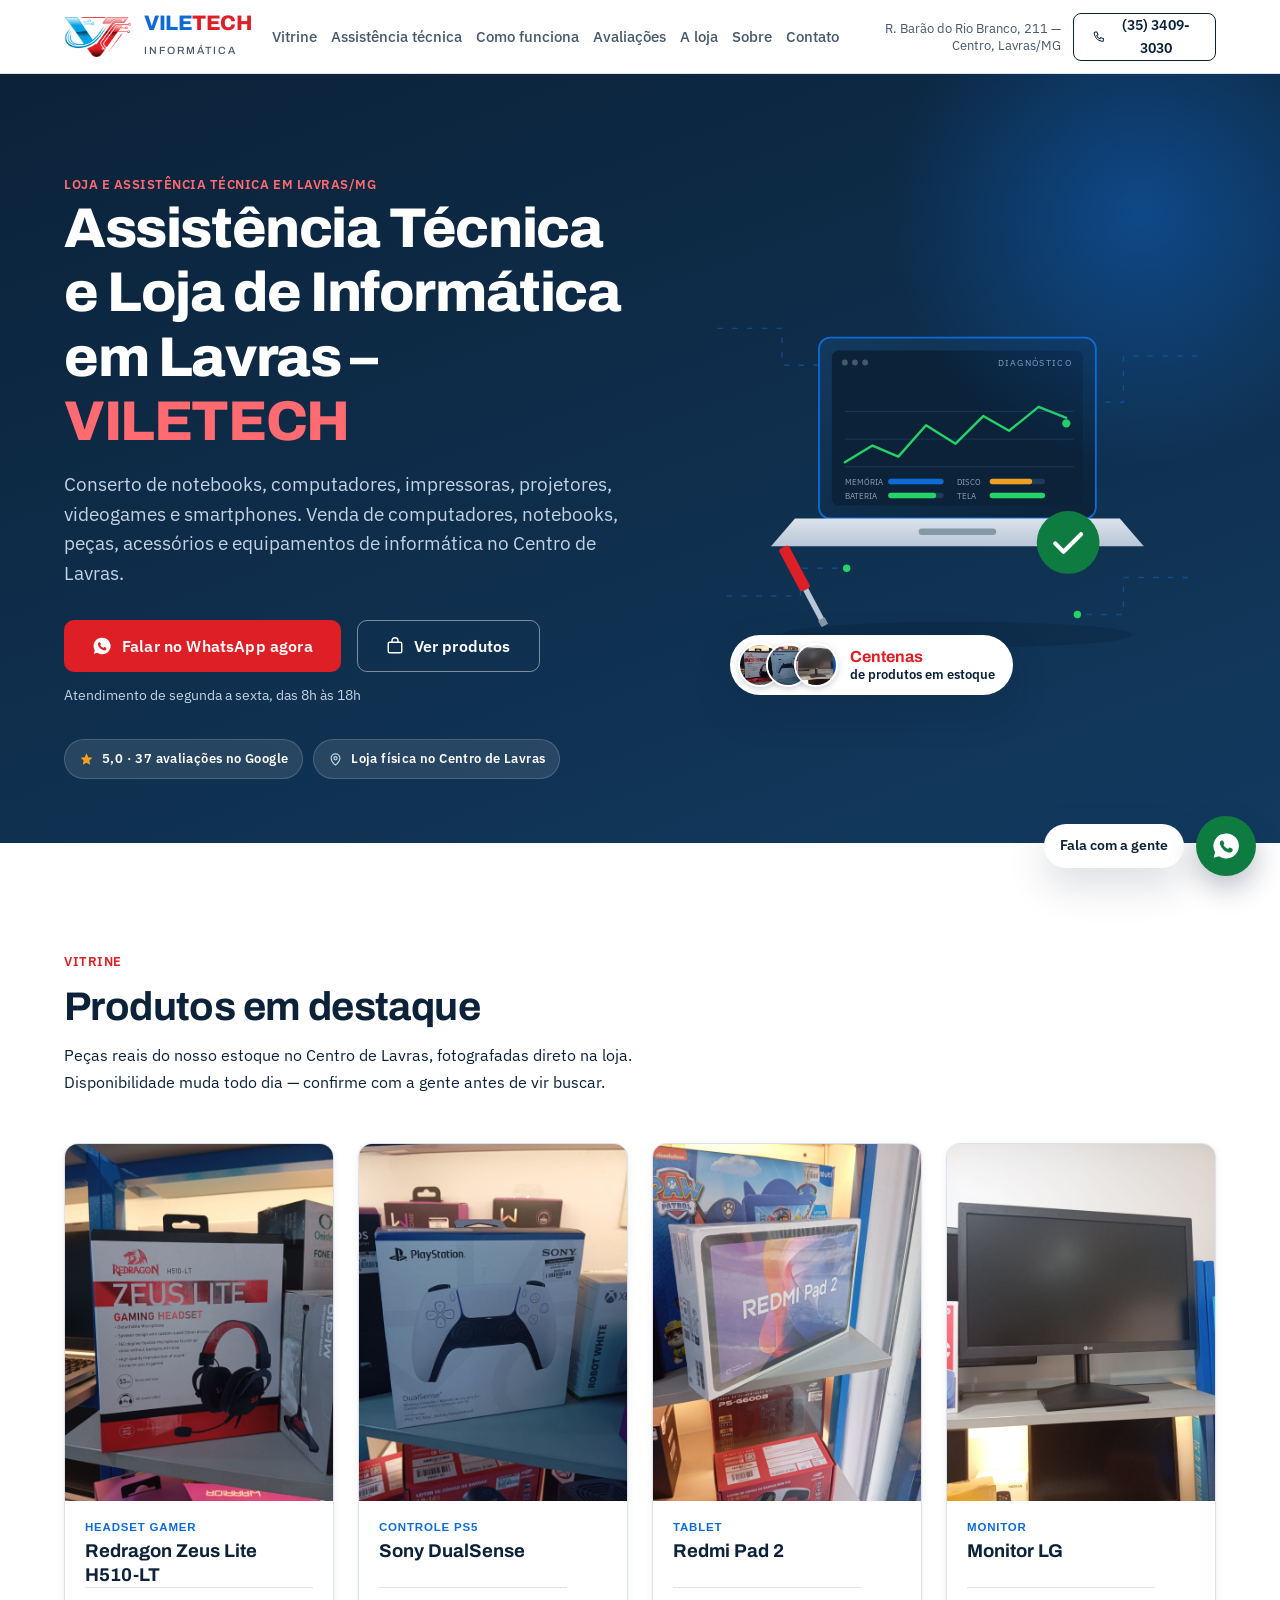
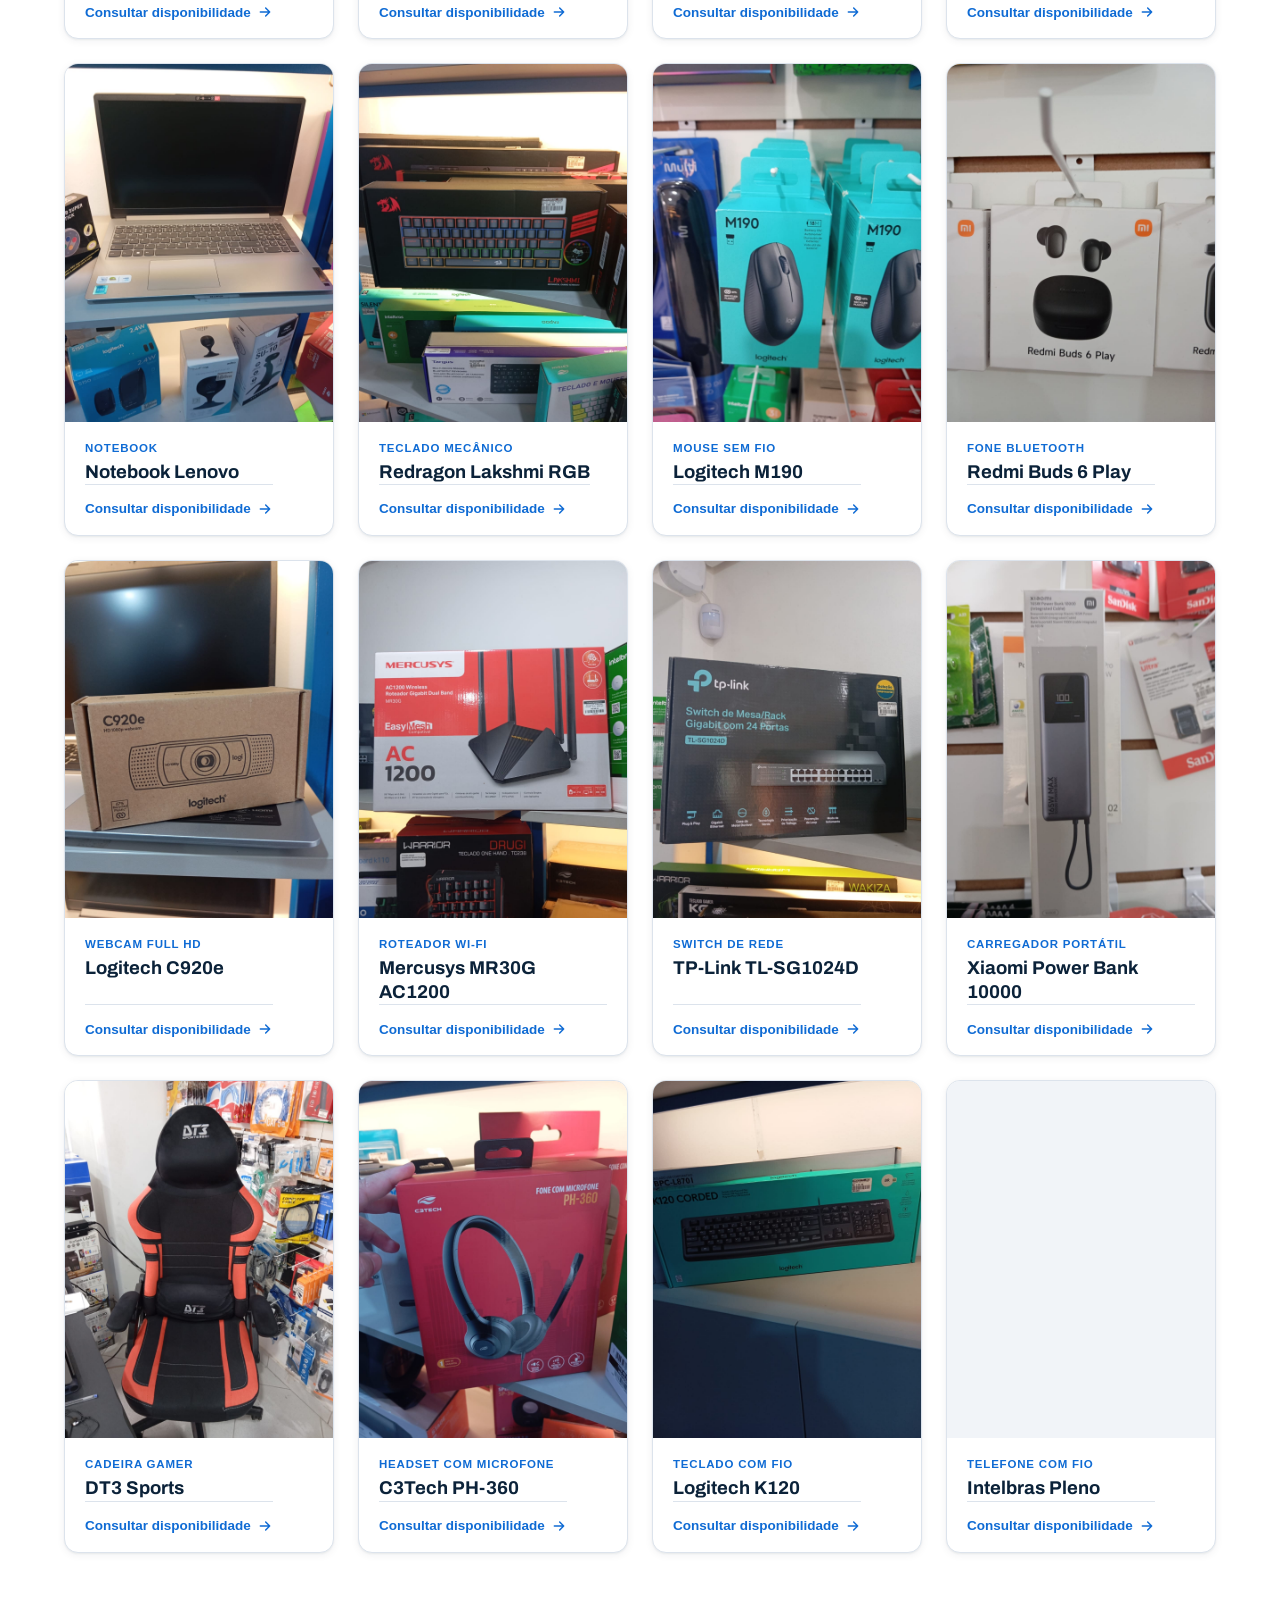
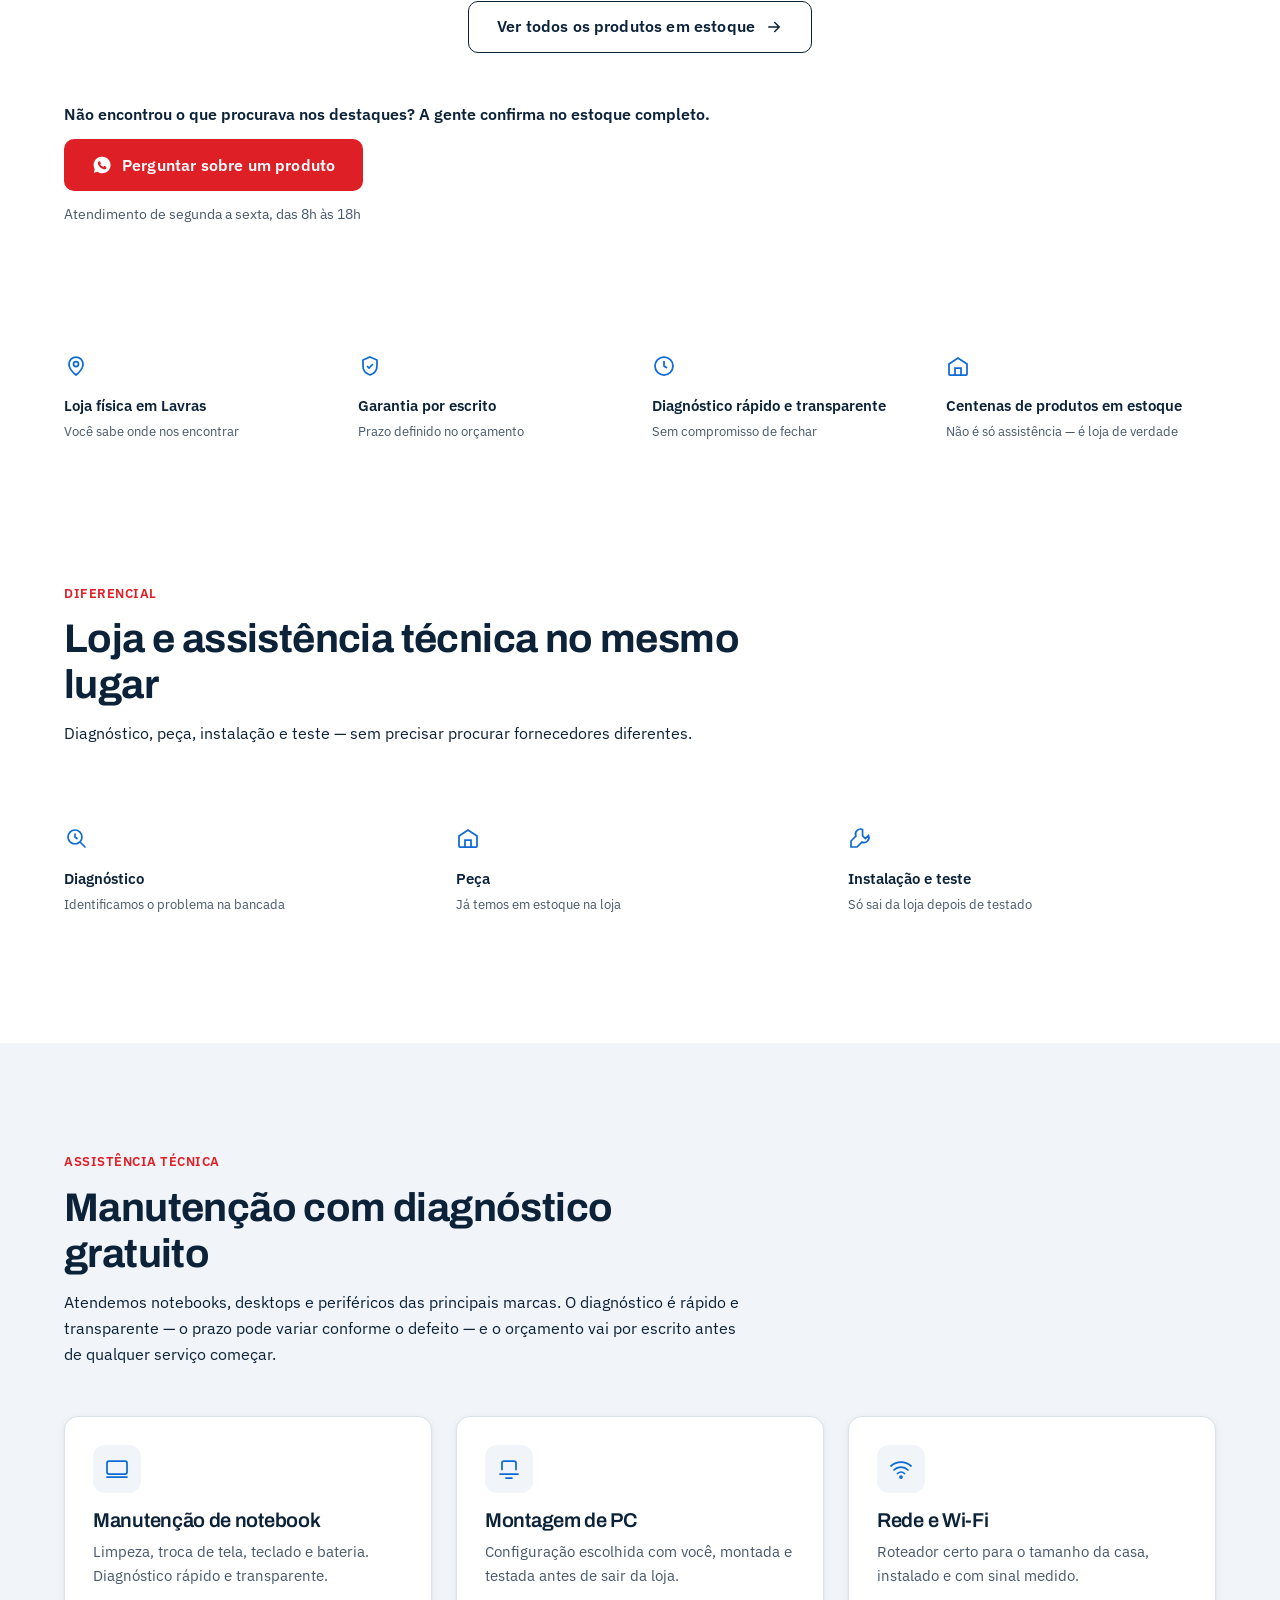
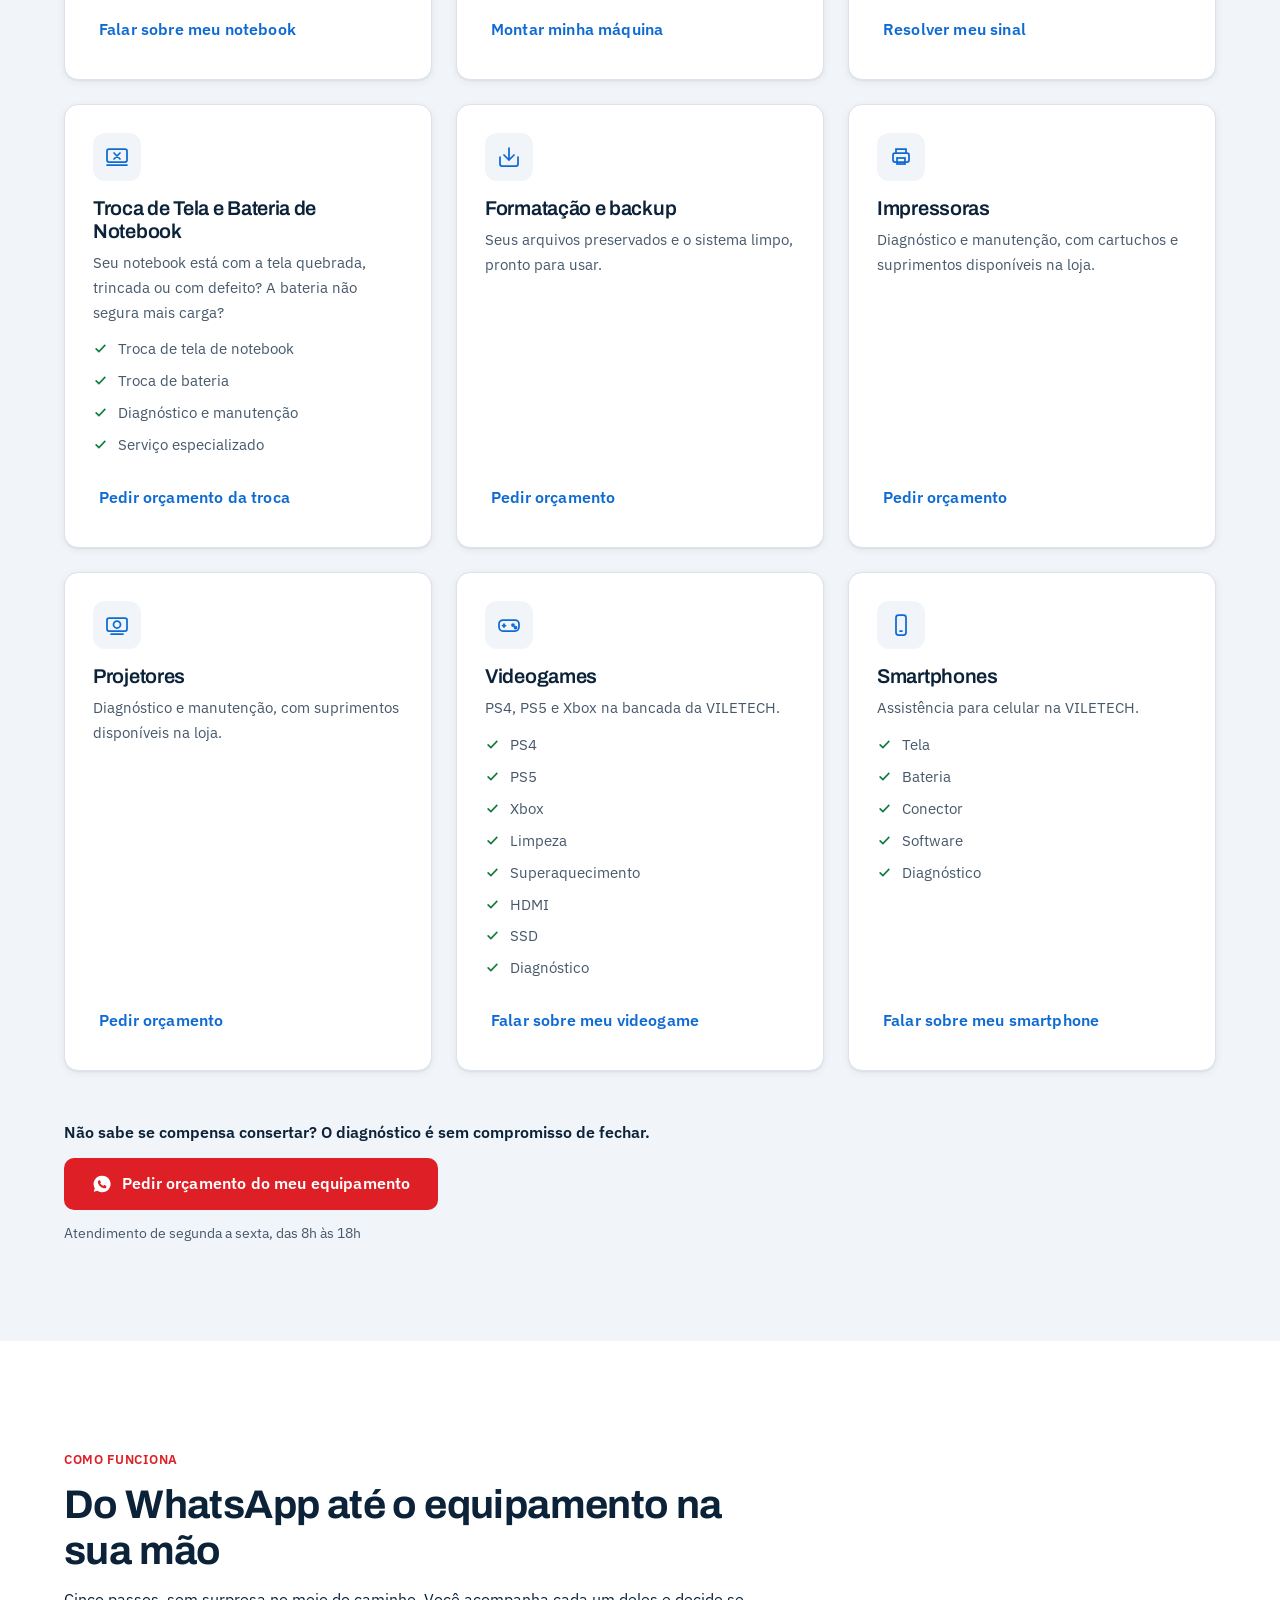
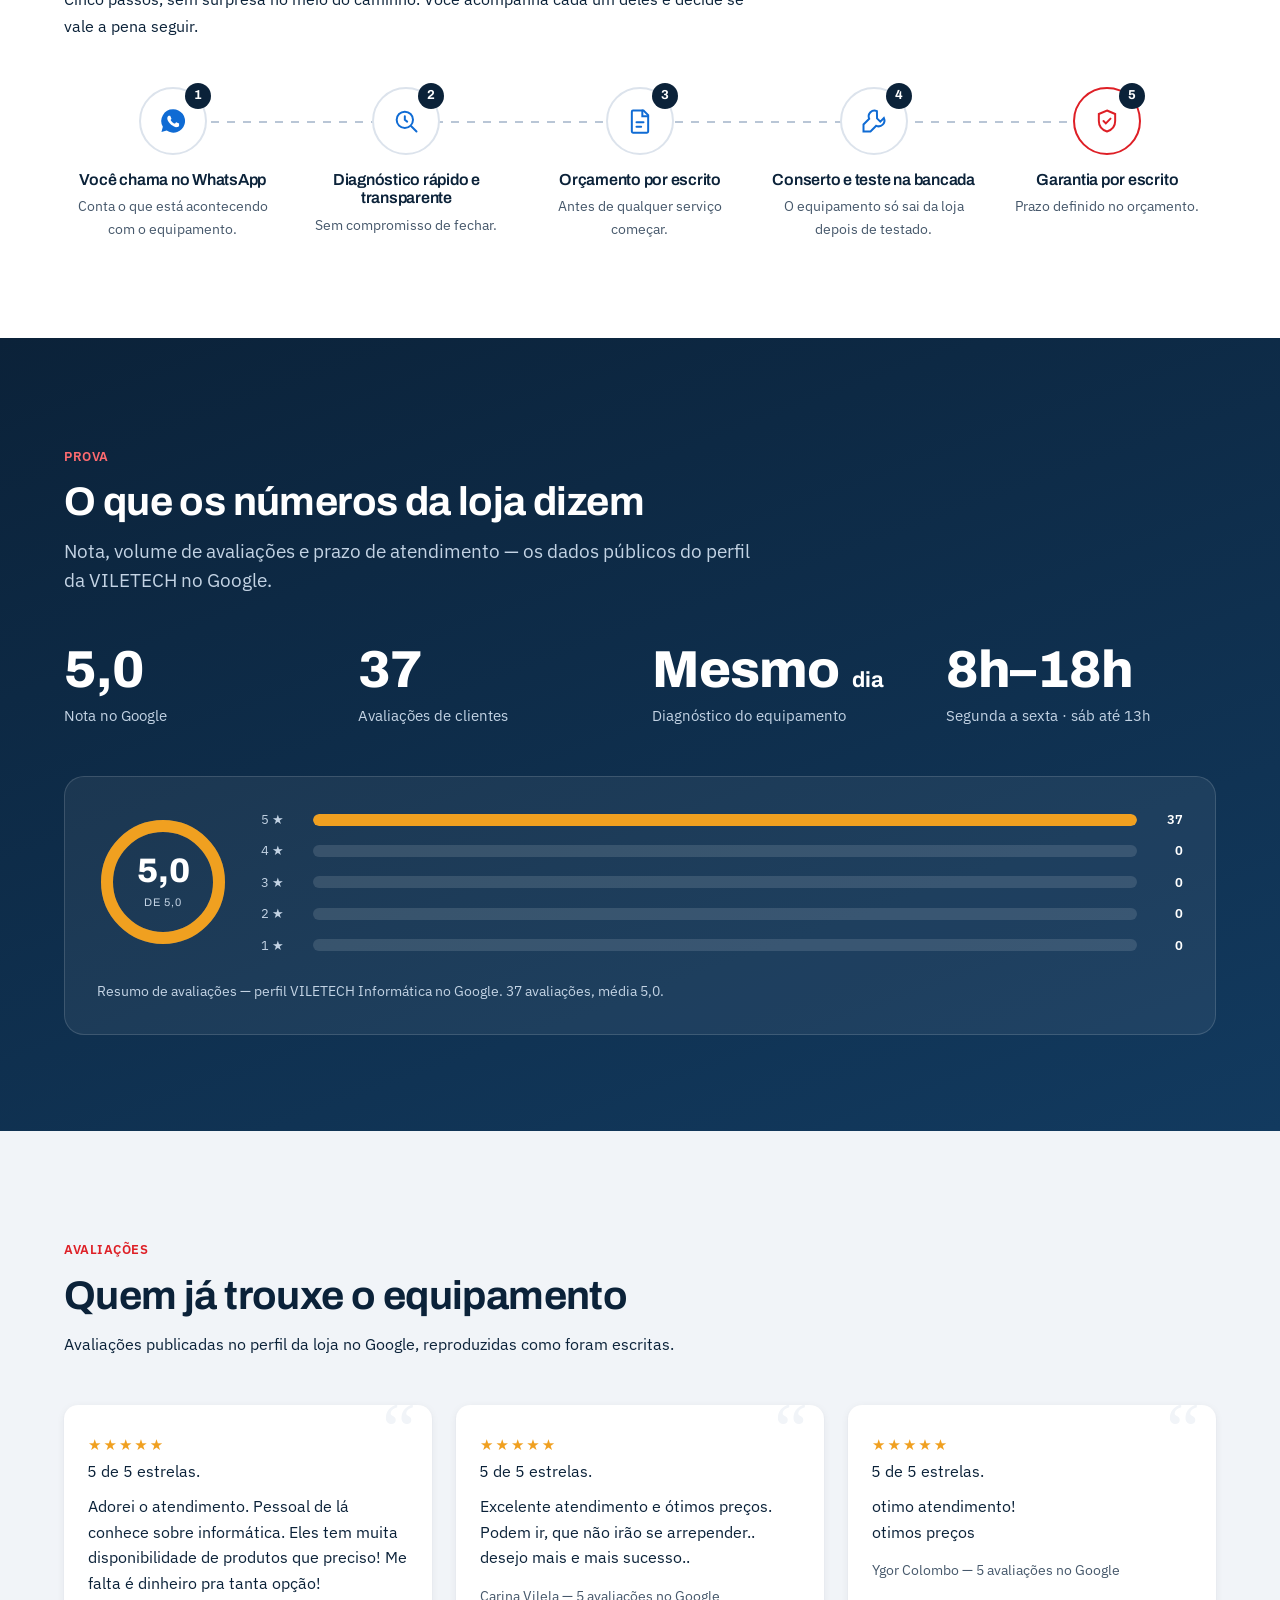
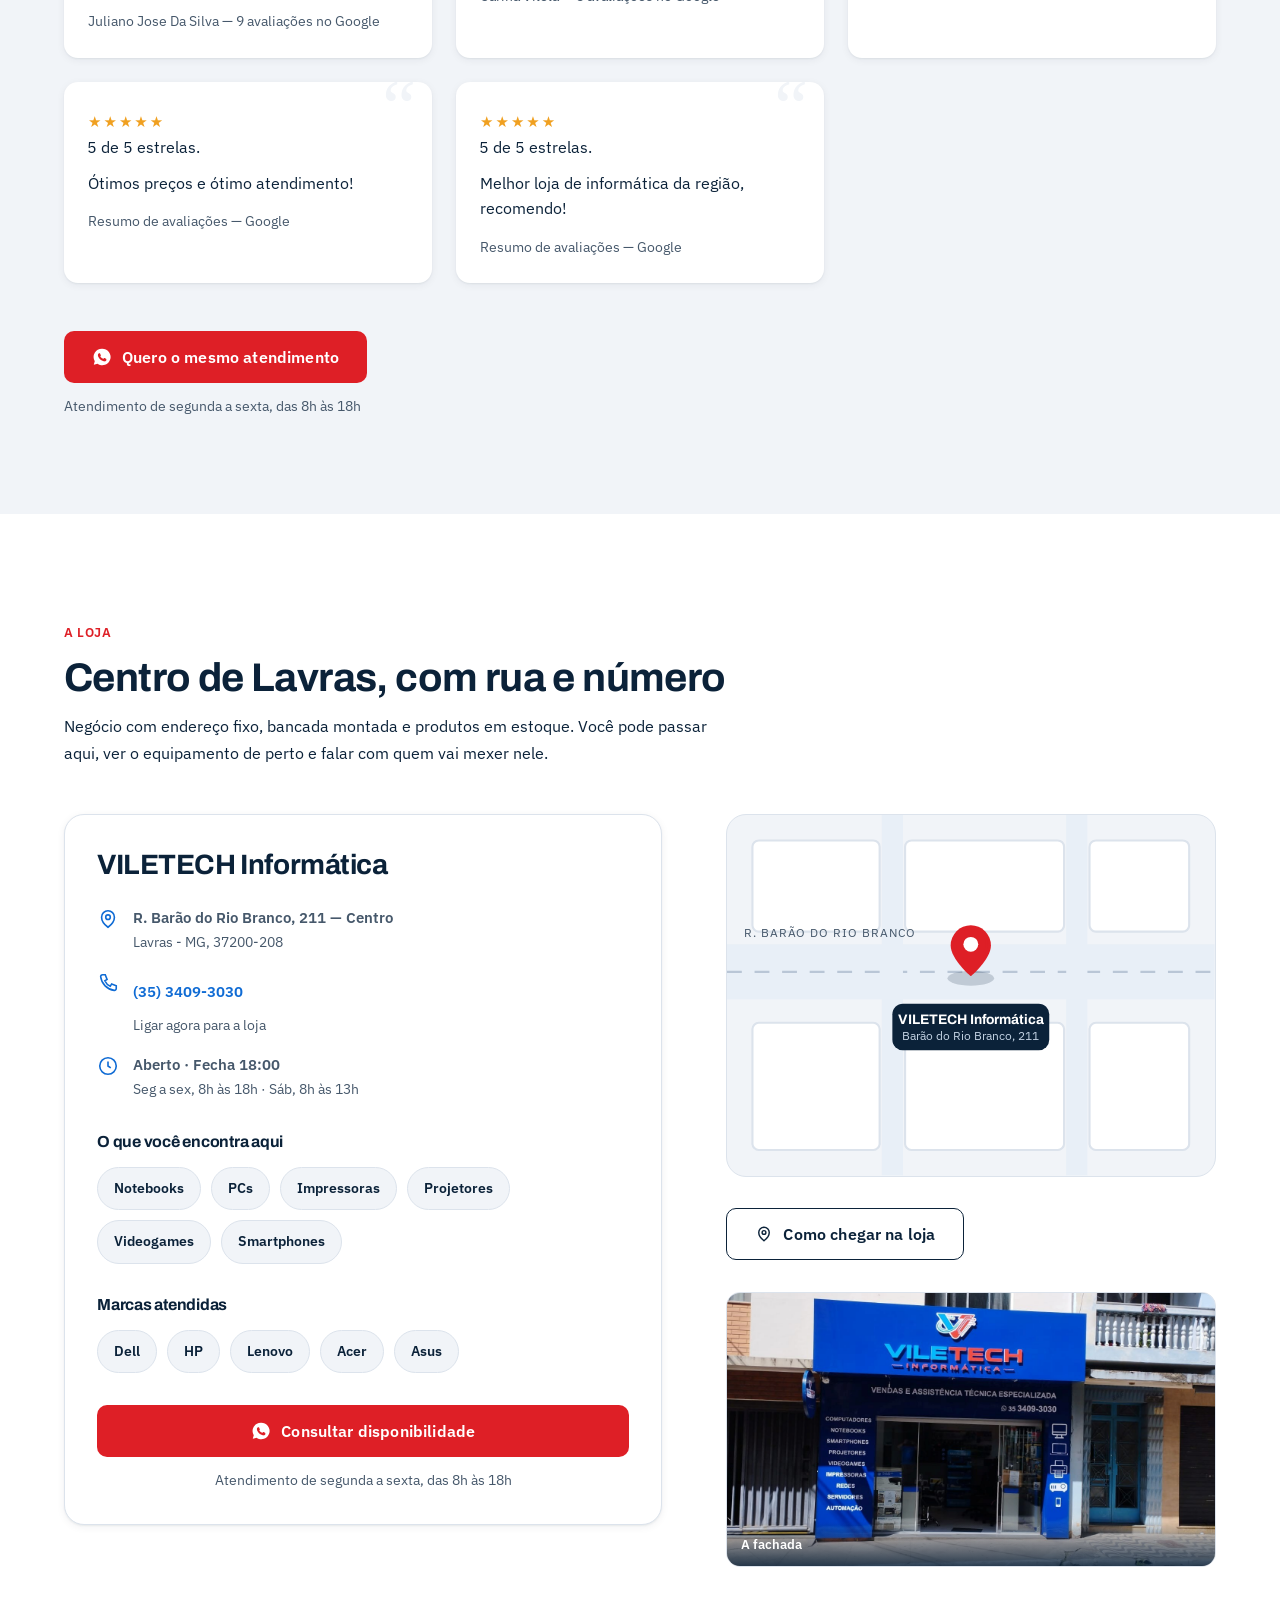
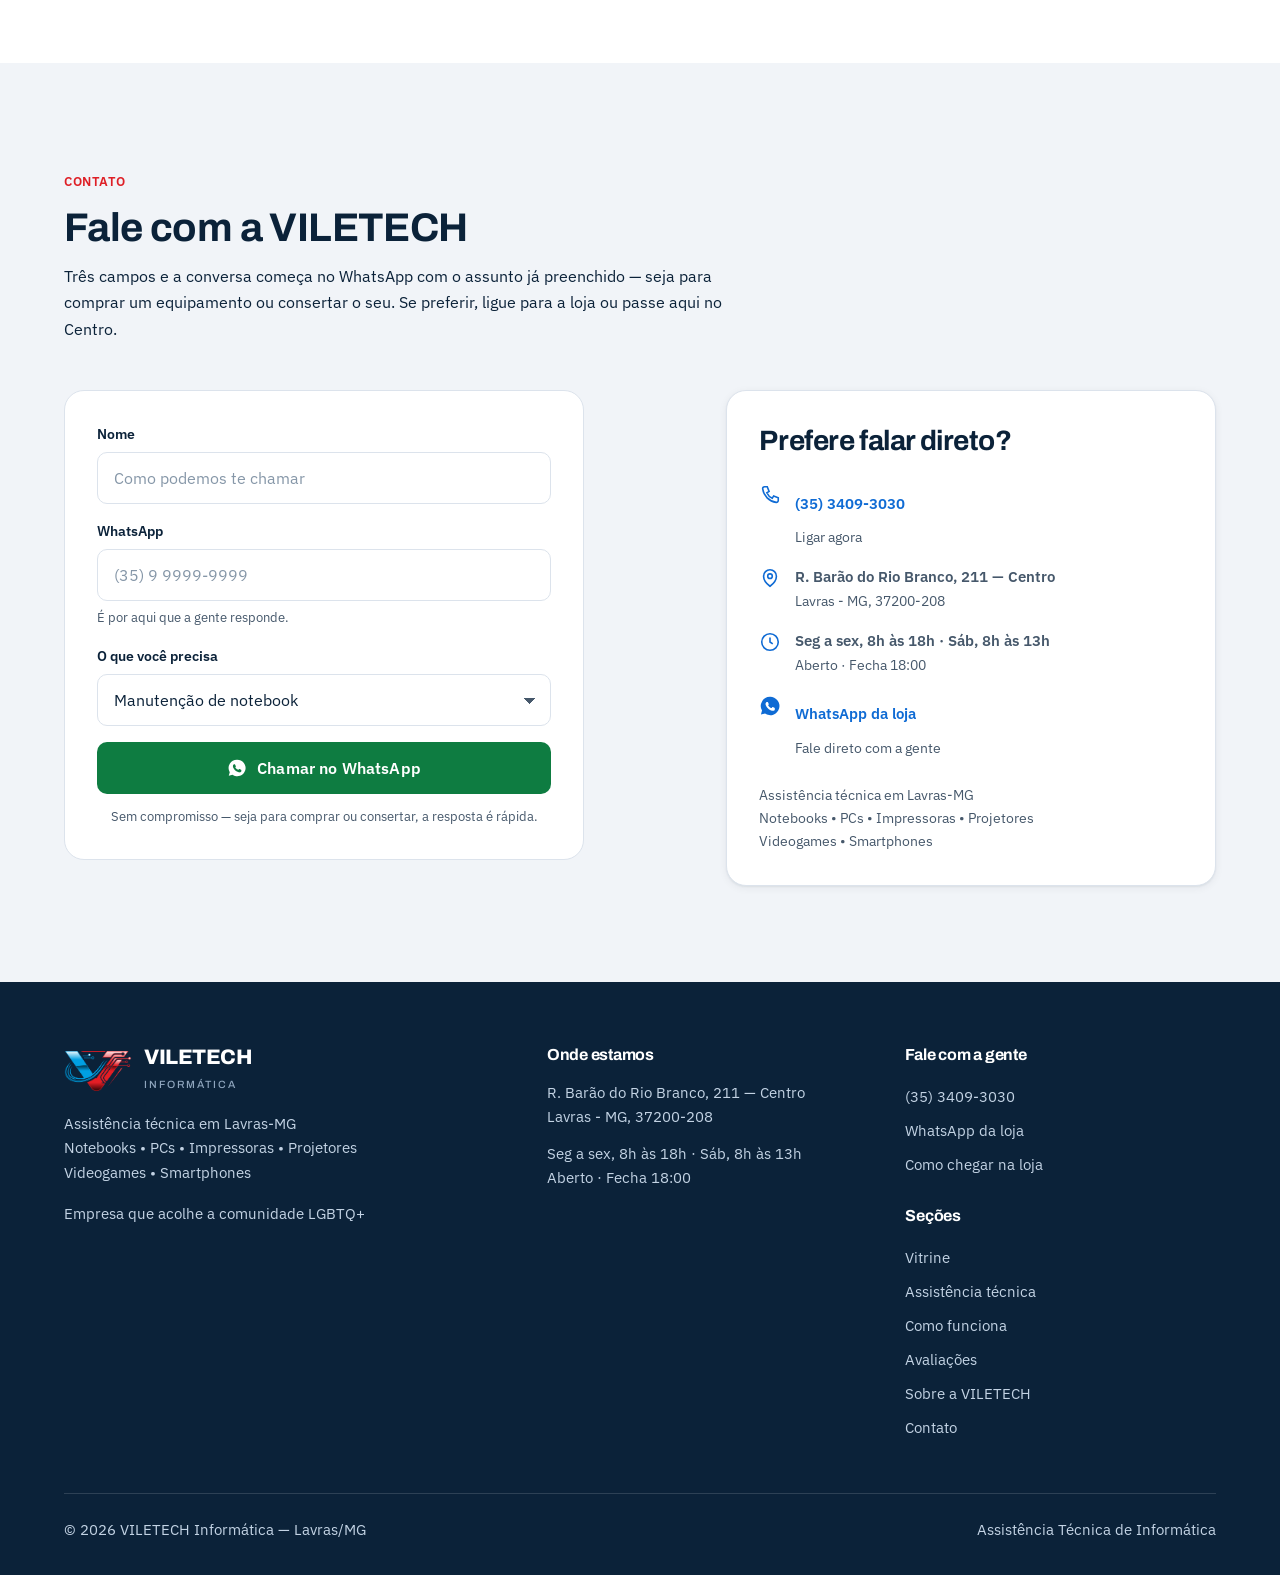
==== commit f1afb468: "Padroniza escrita VileTech para VILETECH em todo o site Co-Authored-By: Claude Sonnet 5 <noreply@ant" ====
--- a/index.html
+++ b/index.html
@@ -3,18 +3,18 @@
 <head>
 <meta charset="UTF-8">
 <meta name="viewport" content="width=device-width, initial-scale=1">
-<title>VileTech Informática — Loja de tecnologia e assistência em Lavras/MG</title>
+<title>VILETECH Informática — Loja de tecnologia e assistência em Lavras/MG</title>
 <meta name="description" content="Notebooks, videogames, redes e acessórios em estoque, além de manutenção de notebook, montagem de PC e assistência técnica em Lavras/MG. Loja física no Centro, diagnóstico rápido e transparente.">
 <meta name="theme-color" content="#0B2239">
 <meta property="og:type" content="website">
 <meta property="og:locale" content="pt_BR">
-<meta property="og:site_name" content="VileTech Informática">
-<meta property="og:title" content="VileTech Informática — Loja de tecnologia e assistência em Lavras/MG">
+<meta property="og:site_name" content="VILETECH Informática">
+<meta property="og:title" content="VILETECH Informática — Loja de tecnologia e assistência em Lavras/MG">
 <meta property="og:description" content="Notebooks, videogames, redes e acessórios em estoque, além de manutenção de notebook, montagem de PC e assistência técnica em Lavras/MG. Loja física no Centro, diagnóstico rápido e transparente.">
 <meta property="og:url" content="https://viletechinformatica.com.br/">
 <meta property="og:image" content="https://viletechinformatica.com.br/img/logo-viletech-512.png">
 <meta name="twitter:card" content="summary">
-<meta name="twitter:title" content="VileTech Informática — Loja de tecnologia e assistência em Lavras/MG">
+<meta name="twitter:title" content="VILETECH Informática — Loja de tecnologia e assistência em Lavras/MG">
 <meta name="twitter:description" content="Notebooks, videogames, redes e acessórios em estoque, além de manutenção de notebook, montagem de PC e assistência técnica em Lavras/MG.">
 <meta name="twitter:image" content="https://viletechinformatica.com.br/img/logo-viletech-512.png">
 <link rel="canonical" href="https://viletechinformatica.com.br/">
@@ -28,7 +28,7 @@
 {
   "@context": "https://schema.org",
   "@type": "ElectronicsStore",
-  "name": "VileTech Informática",
+  "name": "VILETECH Informática",
   "image": "https://viletechinformatica.com.br/img/logo-viletech-512.png",
   "logo": "https://viletechinformatica.com.br/img/logo-viletech-512.png",
   "url": "https://viletechinformatica.com.br/",
@@ -74,7 +74,7 @@
      ========================================================================== -->
 <header class="topo">
   <div class="topo-in">
-    <a class="marca" href="#inicio" aria-label="VileTech Informática — início">
+    <a class="marca" href="#inicio" aria-label="VILETECH Informática — início">
       <img class="marca-logo" src="img/logo-viletech-mark.png" width="68" height="40" alt="" aria-hidden="true">
       <span class="marca-txt"><strong><span class="marca-vile">Vile</span><span class="marca-tech">Tech</span></strong><span>Informática</span></span>
     </a>
@@ -114,11 +114,11 @@
     <div class="container hero-grade">
       <div>
         <p class="selo" style="color:#FF6B70">Loja e assistência técnica em Lavras/MG</p>
-        <h1 id="tituloHero">Assistência Técnica e Loja de Informática em Lavras – <span>VileTech</span></h1>
+        <h1 id="tituloHero">Assistência Técnica e Loja de Informática em Lavras – <span>VILETECH</span></h1>
         <p class="lead">Conserto de notebooks, computadores, impressoras, projetores, videogames e smartphones. Venda de computadores, notebooks, peças, acessórios e equipamentos de informática no Centro de Lavras.</p>
 
         <div class="linha-btn">
-          <a class="btn btn-p" data-zap="Olá! Vim pelo site da VileTech e queria falar com vocês." href="https://wa.me/553534093030?text=Ol%C3%A1!%20Vim%20pelo%20site%20da%20VileTech%20e%20queria%20falar%20com%20voc%C3%AAs." target="_blank" rel="noopener">
+          <a class="btn btn-p" data-zap="Olá! Vim pelo site da VILETECH e queria falar com vocês." href="https://wa.me/553534093030?text=Ol%C3%A1!%20Vim%20pelo%20site%20da%20VILETECH%20e%20queria%20falar%20com%20voc%C3%AAs." target="_blank" rel="noopener">
             <svg width="20" height="20" viewBox="0 0 24 24" fill="currentColor" aria-hidden="true" focusable="false"><path d="M12 2a10 10 0 0 0-8.7 15l-1.2 4.4 4.5-1.2A10 10 0 1 0 12 2zm5.3 14c-.2.6-1.2 1.2-1.7 1.2-.5.1-1 .1-1.6-.1-.4-.1-.9-.3-1.5-.6-2.6-1.1-4.3-3.8-4.4-4-.1-.2-1-1.4-1-2.6 0-1.2.6-1.8.9-2.1.2-.2.5-.3.7-.3h.5c.2 0 .4 0 .6.5l.8 1.9c.1.2 0 .4-.1.5l-.3.4c-.1.1-.3.3-.1.6.1.2.6 1 1.3 1.6.9.8 1.6 1 1.9 1.2.2.1.4 0 .5-.1l.7-.8c.2-.2.3-.2.6-.1l1.7.8c.3.1.5.2.5.4 0 .1 0 .5-.2 1z"/></svg>
             Falar no WhatsApp agora
           </a>
@@ -301,7 +301,7 @@
   <!-- ========================================================================
        FAIXA DE CONFIANÇA
        ======================================================================== -->
-  <section aria-label="Motivos para confiar na VileTech">
+  <section aria-label="Motivos para confiar na VILETECH">
     <div class="container">
       <ul class="confianca">
         <li class="revela">
@@ -443,7 +443,7 @@
         <article class="card revela" data-atraso="0">
           <span class="icone" aria-hidden="true"><svg width="24" height="24" viewBox="0 0 24 24" fill="none" stroke="currentColor" stroke-width="1.75" stroke-linecap="round" focusable="false"><rect x="2" y="7" width="20" height="11" rx="4"/><path d="M7 11v3M5.5 12.5h3"/><circle cx="16" cy="12" r="1"/><circle cx="18.5" cy="14.5" r="1"/></svg></span>
           <h3>Videogames</h3>
-          <p>PS4, PS5 e Xbox na bancada da VileTech.</p>
+          <p>PS4, PS5 e Xbox na bancada da VILETECH.</p>
           <ul class="lista-check">
             <li><svg width="15" height="15" viewBox="0 0 24 24" fill="none" stroke="currentColor" stroke-width="2.6" stroke-linecap="round" aria-hidden="true" focusable="false"><path d="M5 12.5l4.5 4.5L19 7"/></svg>PS4</li>
             <li><svg width="15" height="15" viewBox="0 0 24 24" fill="none" stroke="currentColor" stroke-width="2.6" stroke-linecap="round" aria-hidden="true" focusable="false"><path d="M5 12.5l4.5 4.5L19 7"/></svg>PS5</li>
@@ -455,14 +455,14 @@
             <li><svg width="15" height="15" viewBox="0 0 24 24" fill="none" stroke="currentColor" stroke-width="2.6" stroke-linecap="round" aria-hidden="true" focusable="false"><path d="M5 12.5l4.5 4.5L19 7"/></svg>Diagnóstico</li>
           </ul>
           <div class="acao-card">
-            <a class="btn btn-t" data-zap="Olá! Vim pelo site da VileTech e preciso de assistência para meu videogame." href="https://wa.me/553534093030?text=Ol%C3%A1!%20Vim%20pelo%20site%20da%20VileTech%20e%20preciso%20de%20assist%C3%AAncia%20para%20meu%20videogame." target="_blank" rel="noopener">Falar sobre meu videogame</a>
+            <a class="btn btn-t" data-zap="Olá! Vim pelo site da VILETECH e preciso de assistência para meu videogame." href="https://wa.me/553534093030?text=Ol%C3%A1!%20Vim%20pelo%20site%20da%20VILETECH%20e%20preciso%20de%20assist%C3%AAncia%20para%20meu%20videogame." target="_blank" rel="noopener">Falar sobre meu videogame</a>
           </div>
         </article>
 
         <article class="card revela" data-atraso="1">
           <span class="icone" aria-hidden="true"><svg width="24" height="24" viewBox="0 0 24 24" fill="none" stroke="currentColor" stroke-width="1.75" stroke-linecap="round" focusable="false"><rect x="7" y="2" width="10" height="20" rx="2.5"/><path d="M11 18h2"/></svg></span>
           <h3>Smartphones</h3>
-          <p>Assistência para celular na VileTech.</p>
+          <p>Assistência para celular na VILETECH.</p>
           <ul class="lista-check">
             <li><svg width="15" height="15" viewBox="0 0 24 24" fill="none" stroke="currentColor" stroke-width="2.6" stroke-linecap="round" aria-hidden="true" focusable="false"><path d="M5 12.5l4.5 4.5L19 7"/></svg>Tela</li>
             <li><svg width="15" height="15" viewBox="0 0 24 24" fill="none" stroke="currentColor" stroke-width="2.6" stroke-linecap="round" aria-hidden="true" focusable="false"><path d="M5 12.5l4.5 4.5L19 7"/></svg>Bateria</li>
@@ -471,7 +471,7 @@
             <li><svg width="15" height="15" viewBox="0 0 24 24" fill="none" stroke="currentColor" stroke-width="2.6" stroke-linecap="round" aria-hidden="true" focusable="false"><path d="M5 12.5l4.5 4.5L19 7"/></svg>Diagnóstico</li>
           </ul>
           <div class="acao-card">
-            <a class="btn btn-t" data-zap="Olá! Vim pelo site da VileTech e preciso de assistência para meu smartphone." href="https://wa.me/553534093030?text=Ol%C3%A1!%20Vim%20pelo%20site%20da%20VileTech%20e%20preciso%20de%20assist%C3%AAncia%20para%20meu%20smartphone." target="_blank" rel="noopener">Falar sobre meu smartphone</a>
+            <a class="btn btn-t" data-zap="Olá! Vim pelo site da VILETECH e preciso de assistência para meu smartphone." href="https://wa.me/553534093030?text=Ol%C3%A1!%20Vim%20pelo%20site%20da%20VILETECH%20e%20preciso%20de%20assist%C3%AAncia%20para%20meu%20smartphone." target="_blank" rel="noopener">Falar sobre meu smartphone</a>
           </div>
         </article>
       </div>
@@ -561,7 +561,7 @@
       <div class="cabeca-secao revela">
         <p class="selo" style="color:#FF6B70">Prova</p>
         <h2 class="h2" id="tituloNumeros">O que os números da loja dizem</h2>
-        <p class="lead">Nota, volume de avaliações e prazo de atendimento — os dados públicos do perfil da VileTech no Google.</p>
+        <p class="lead">Nota, volume de avaliações e prazo de atendimento — os dados públicos do perfil da VILETECH no Google.</p>
       </div>
 
       <ul class="numeros revela">
@@ -609,7 +609,7 @@
             </div>
           </div>
         </div>
-        <figcaption>Resumo de avaliações — perfil VileTech Informática no Google. 37 avaliações, média 5,0.</figcaption>
+        <figcaption>Resumo de avaliações — perfil VILETECH Informática no Google. 37 avaliações, média 5,0.</figcaption>
       </figure>
     </div>
   </section>
@@ -685,7 +685,7 @@
 
       <div class="duas-colunas">
         <div class="painel-endereco revela">
-          <h3 class="h3">VileTech Informática</h3>
+          <h3 class="h3">VILETECH Informática</h3>
           <ul class="dados">
             <li>
               <span class="ic" aria-hidden="true"><svg width="22" height="22" viewBox="0 0 24 24" fill="none" stroke="currentColor" stroke-width="1.75" focusable="false"><path d="M12 21s7-5.2 7-11a7 7 0 1 0-14 0c0 5.8 7 11 7 11z"/><circle cx="12" cy="10" r="2.5"/></svg></span>
@@ -761,7 +761,7 @@
             </g>
             <g transform="translate(230 178)">
               <rect x="-74" y="0" width="148" height="44" rx="10" fill="#0B2239"/>
-              <text x="0" y="19" text-anchor="middle" fill="#fff" font-family="'Archivo',sans-serif" font-weight="700" font-size="13">VileTech Informática</text>
+              <text x="0" y="19" text-anchor="middle" fill="#fff" font-family="'Archivo',sans-serif" font-weight="700" font-size="13">VILETECH Informática</text>
               <text x="0" y="34" text-anchor="middle" fill="#C3D3E4" font-family="'IBM Plex Sans',sans-serif" font-size="11">Barão do Rio Branco, 211</text>
             </g>
           </svg>
@@ -776,7 +776,7 @@
           <!-- GALERIA — troque o src pelas fotos reais da loja; o desenho abaixo é o reserva -->
           <div class="galeria">
             <figure class="foto-loja" style="aspect-ratio:16/9">
-              <img src="fotos/fachada.png" alt="Fachada da loja VileTech Informática na Rua Barão do Rio Branco, 211, Centro de Lavras" loading="lazy" decoding="async" width="1600" height="720" style="position:absolute;inset:0">
+              <img src="fotos/fachada.png" alt="Fachada da loja VILETECH Informática na Rua Barão do Rio Branco, 211, Centro de Lavras" loading="lazy" decoding="async" width="1600" height="720" style="position:absolute;inset:0">
               <figcaption>A fachada</figcaption>
             </figure>
           </div>
@@ -792,7 +792,7 @@
     <div class="container">
       <div class="cabeca-secao revela">
         <p class="selo">Contato</p>
-        <h2 class="h2" id="tituloContato">Fale com a VileTech</h2>
+        <h2 class="h2" id="tituloContato">Fale com a VILETECH</h2>
         <p class="corpo">Três campos e a conversa começa no WhatsApp com o assunto já preenchido — seja para comprar um equipamento ou consertar o seu. Se preferir, ligue para a loja ou passe aqui no Centro.</p>
       </div>
 
@@ -853,7 +853,7 @@
             </li>
             <li>
               <span class="ic" aria-hidden="true"><svg width="22" height="22" viewBox="0 0 24 24" fill="currentColor" focusable="false"><path d="M12 2a10 10 0 0 0-8.7 15l-1.2 4.4 4.5-1.2A10 10 0 1 0 12 2zm5.3 14c-.2.6-1.2 1.2-1.7 1.2-.5.1-1 .1-1.6-.1-.4-.1-.9-.3-1.5-.6-2.6-1.1-4.3-3.8-4.4-4-.1-.2-1-1.4-1-2.6 0-1.2.6-1.8.9-2.1.2-.2.5-.3.7-.3h.5c.2 0 .4 0 .6.5l.8 1.9c.1.2 0 .4-.1.5l-.3.4c-.1.1-.3.3-.1.6.1.2.6 1 1.3 1.6.9.8 1.6 1 1.9 1.2.2.1.4 0 .5-.1l.7-.8c.2-.2.3-.2.6-.1l1.7.8c.3.1.5.2.5.4 0 .1 0 .5-.2 1z"/></svg></span>
-              <span><strong><a data-zap="Olá! Vim pelo site da VileTech." href="https://wa.me/553534093030?text=Ol%C3%A1!%20Vim%20pelo%20site%20da%20VileTech." target="_blank" rel="noopener">WhatsApp da loja</a></strong><span>Fale direto com a gente</span></span>
+              <span><strong><a data-zap="Olá! Vim pelo site da VILETECH." href="https://wa.me/553534093030?text=Ol%C3%A1!%20Vim%20pelo%20site%20da%20VILETECH." target="_blank" rel="noopener">WhatsApp da loja</a></strong><span>Fale direto com a gente</span></span>
             </li>
           </ul>
           <p class="apoio">Assistência técnica em Lavras-MG<br>Notebooks • PCs • Impressoras • Projetores<br>Videogames • Smartphones</p>
@@ -873,7 +873,7 @@
       <div>
         <div class="marca" style="margin-bottom:var(--e4)">
           <img class="marca-logo" src="img/logo-viletech-mark.png" width="68" height="40" alt="" aria-hidden="true">
-          <span class="marca-txt"><strong>VileTech</strong><span>Informática</span></span>
+          <span class="marca-txt"><strong>VILETECH</strong><span>Informática</span></span>
         </div>
         <p>Assistência técnica em Lavras-MG<br>Notebooks • PCs • Impressoras • Projetores<br>Videogames • Smartphones</p>
         <p style="margin-top:var(--e4)">Empresa que acolhe a comunidade LGBTQ+</p>
@@ -890,7 +890,7 @@
         <h2>Fale com a gente</h2>
         <ul>
           <li><a href="tel:+553534093030">(35) 3409-3030</a></li>
-          <li><a data-zap="Olá! Estou no site da VileTech." href="https://wa.me/553534093030?text=Ol%C3%A1!%20Estou%20no%20site%20da%20VileTech." target="_blank" rel="noopener">WhatsApp da loja</a></li>
+          <li><a data-zap="Olá! Estou no site da VILETECH." href="https://wa.me/553534093030?text=Ol%C3%A1!%20Estou%20no%20site%20da%20VILETECH." target="_blank" rel="noopener">WhatsApp da loja</a></li>
           <li><a href="https://www.google.com/maps/search/?api=1&amp;query=Viletech%20Inform%C3%A1tica%20Rua%20Bar%C3%A3o%20do%20Rio%20Branco%20211%20Lavras%20MG" target="_blank" rel="noopener">Como chegar na loja</a></li>
         </ul>
         <h2 style="margin-top:var(--e5)">Seções</h2>
@@ -899,14 +899,14 @@
           <li><a href="#servicos">Assistência técnica</a></li>
           <li><a href="#como-funciona">Como funciona</a></li>
           <li><a href="#avaliacoes">Avaliações</a></li>
-          <li><a href="sobre/">Sobre a VileTech</a></li>
+          <li><a href="sobre/">Sobre a VILETECH</a></li>
           <li><a href="#contato">Contato</a></li>
         </ul>
       </div>
     </div>
 
     <div class="rodape-fim">
-      <p>© <span id="ano">2026</span> VileTech Informática — Lavras/MG</p>
+      <p>© <span id="ano">2026</span> VILETECH Informática — Lavras/MG</p>
       <p>Assistência Técnica de Informática</p>
     </div>
   </div>
@@ -915,14 +915,14 @@
 <!-- ========================= BOTÃO FLUTUANTE ========================= -->
 <div class="flutuante-area" id="areaFlutuante">
   <span class="balao" id="balao" aria-hidden="true">Fala com a gente</span>
-  <a class="flutuante" id="flutuante" data-zap="Olá! Estou no site da VileTech." href="https://wa.me/553534093030?text=Ol%C3%A1!%20Estou%20no%20site%20da%20VileTech." target="_blank" rel="noopener" aria-label="Falar no WhatsApp com a VileTech Informática">
+  <a class="flutuante" id="flutuante" data-zap="Olá! Estou no site da VILETECH." href="https://wa.me/553534093030?text=Ol%C3%A1!%20Estou%20no%20site%20da%20VILETECH." target="_blank" rel="noopener" aria-label="Falar no WhatsApp com a VILETECH Informática">
     <svg width="30" height="30" viewBox="0 0 24 24" fill="currentColor" aria-hidden="true" focusable="false"><path d="M12 2a10 10 0 0 0-8.7 15l-1.2 4.4 4.5-1.2A10 10 0 1 0 12 2zm5.3 14c-.2.6-1.2 1.2-1.7 1.2-.5.1-1 .1-1.6-.1-.4-.1-.9-.3-1.5-.6-2.6-1.1-4.3-3.8-4.4-4-.1-.2-1-1.4-1-2.6 0-1.2.6-1.8.9-2.1.2-.2.5-.3.7-.3h.5c.2 0 .4 0 .6.5l.8 1.9c.1.2 0 .4-.1.5l-.3.4c-.1.1-.3.3-.1.6.1.2.6 1 1.3 1.6.9.8 1.6 1 1.9 1.2.2.1.4 0 .5-.1l.7-.8c.2-.2.3-.2.6-.1l1.7.8c.3.1.5.2.5.4 0 .1 0 .5-.2 1z"/></svg>
   </a>
 </div>
 
 <!-- ========================= BARRA FIXA MOBILE ========================= -->
 <nav class="barra-mobile" aria-label="Ações rápidas de contato">
-  <a class="btn btn-w" data-zap="Olá! Estou no site da VileTech." href="https://wa.me/553534093030?text=Ol%C3%A1!%20Estou%20no%20site%20da%20VileTech." target="_blank" rel="noopener">
+  <a class="btn btn-w" data-zap="Olá! Estou no site da VILETECH." href="https://wa.me/553534093030?text=Ol%C3%A1!%20Estou%20no%20site%20da%20VILETECH." target="_blank" rel="noopener">
     <svg width="20" height="20" viewBox="0 0 24 24" fill="currentColor" aria-hidden="true" focusable="false"><path d="M12 2a10 10 0 0 0-8.7 15l-1.2 4.4 4.5-1.2A10 10 0 1 0 12 2zm5.3 14c-.2.6-1.2 1.2-1.7 1.2-.5.1-1 .1-1.6-.1-.4-.1-.9-.3-1.5-.6-2.6-1.1-4.3-3.8-4.4-4-.1-.2-1-1.4-1-2.6 0-1.2.6-1.8.9-2.1.2-.2.5-.3.7-.3h.5c.2 0 .4 0 .6.5l.8 1.9c.1.2 0 .4-.1.5l-.3.4c-.1.1-.3.3-.1.6.1.2.6 1 1.3 1.6.9.8 1.6 1 1.9 1.2.2.1.4 0 .5-.1l.7-.8c.2-.2.3-.2.6-.1l1.7.8c.3.1.5.2.5.4 0 .1 0 .5-.2 1z"/></svg>
     WhatsApp
   </a>
@@ -1187,7 +1187,7 @@
       foto.className = 'produto-foto';
       var img = document.createElement('img');
       img.src = 'vitrine/' + p.n + '.jpg';
-      img.alt = p.nome + ' — ' + p.categoria + ', disponível na VileTech Informática';
+      img.alt = p.nome + ' — ' + p.categoria + ', disponível na VILETECH Informática';
       img.loading = 'lazy';
       img.decoding = 'async';
       img.width = 400;
--- a/estilo.css
+++ b/estilo.css
@@ -129,10 +129,10 @@
 .marca{display:flex;align-items:center;gap:12px;text-decoration:none;color:inherit;margin-right:auto}
 .marca:focus-visible{outline:3px solid var(--azul-sinal);outline-offset:4px;border-radius:6px}
 .marca-logo{width:68px;height:40px;object-fit:contain;flex-shrink:0}
-.marca-txt strong{font-family:var(--fonte-titulo);font-weight:800;font-size:18px;letter-spacing:-.02em;display:block;line-height:1.1;text-transform:uppercase}
+.marca-txt strong{font-family:var(--fonte-titulo);font-weight:800;font-size:21px;letter-spacing:-.02em;display:block;line-height:1.1;text-transform:uppercase}
 .marca-vile{color:var(--azul-sinal)}
 .marca-tech{color:var(--vermelho-vile)}
-.marca-txt span{font-size:11px;color:var(--grafite);letter-spacing:.18em;text-transform:uppercase}
+.marca-txt>span{font-family:var(--fonte-titulo);font-weight:500;font-size:10.5px;color:var(--grafite);letter-spacing:.18em;text-transform:uppercase}
 .menu{display:flex;gap:2px;align-items:center}
 .menu a{
   font-size:14.5px;font-weight:500;color:var(--grafite);text-decoration:none;
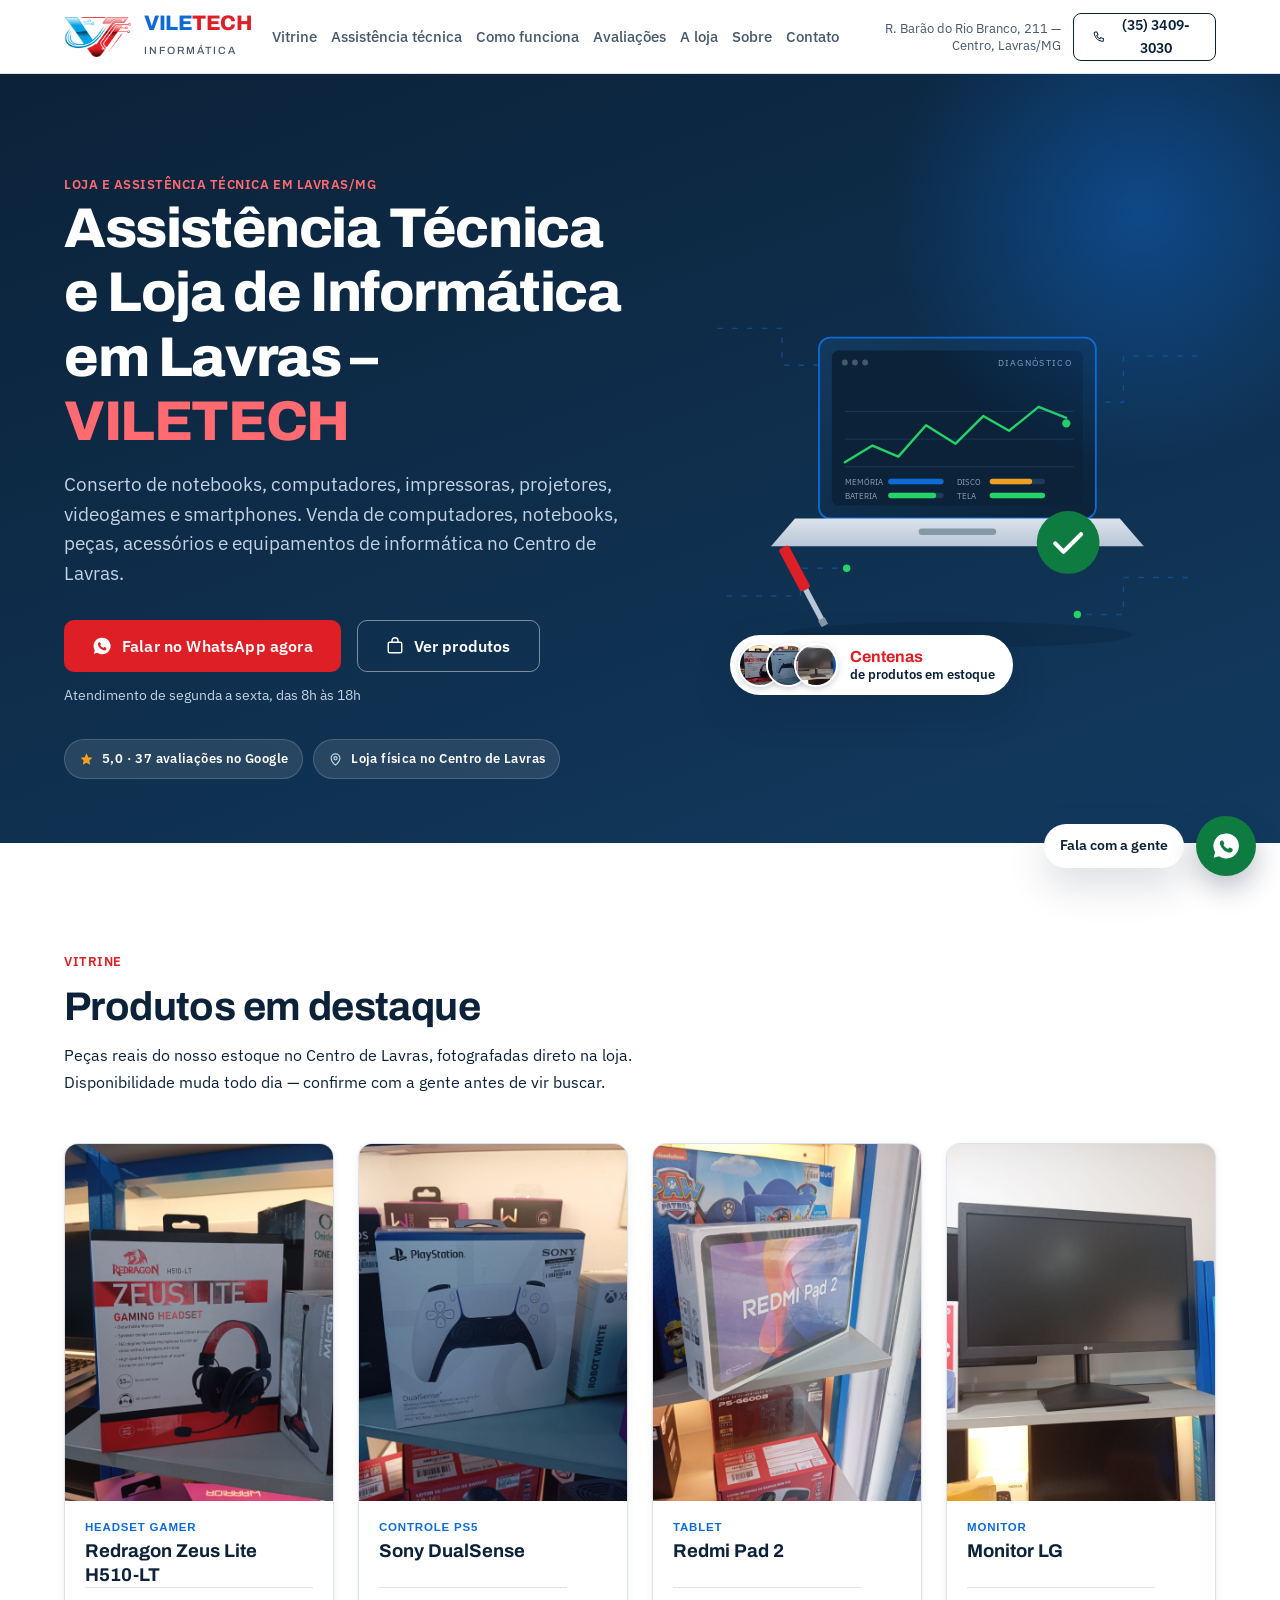
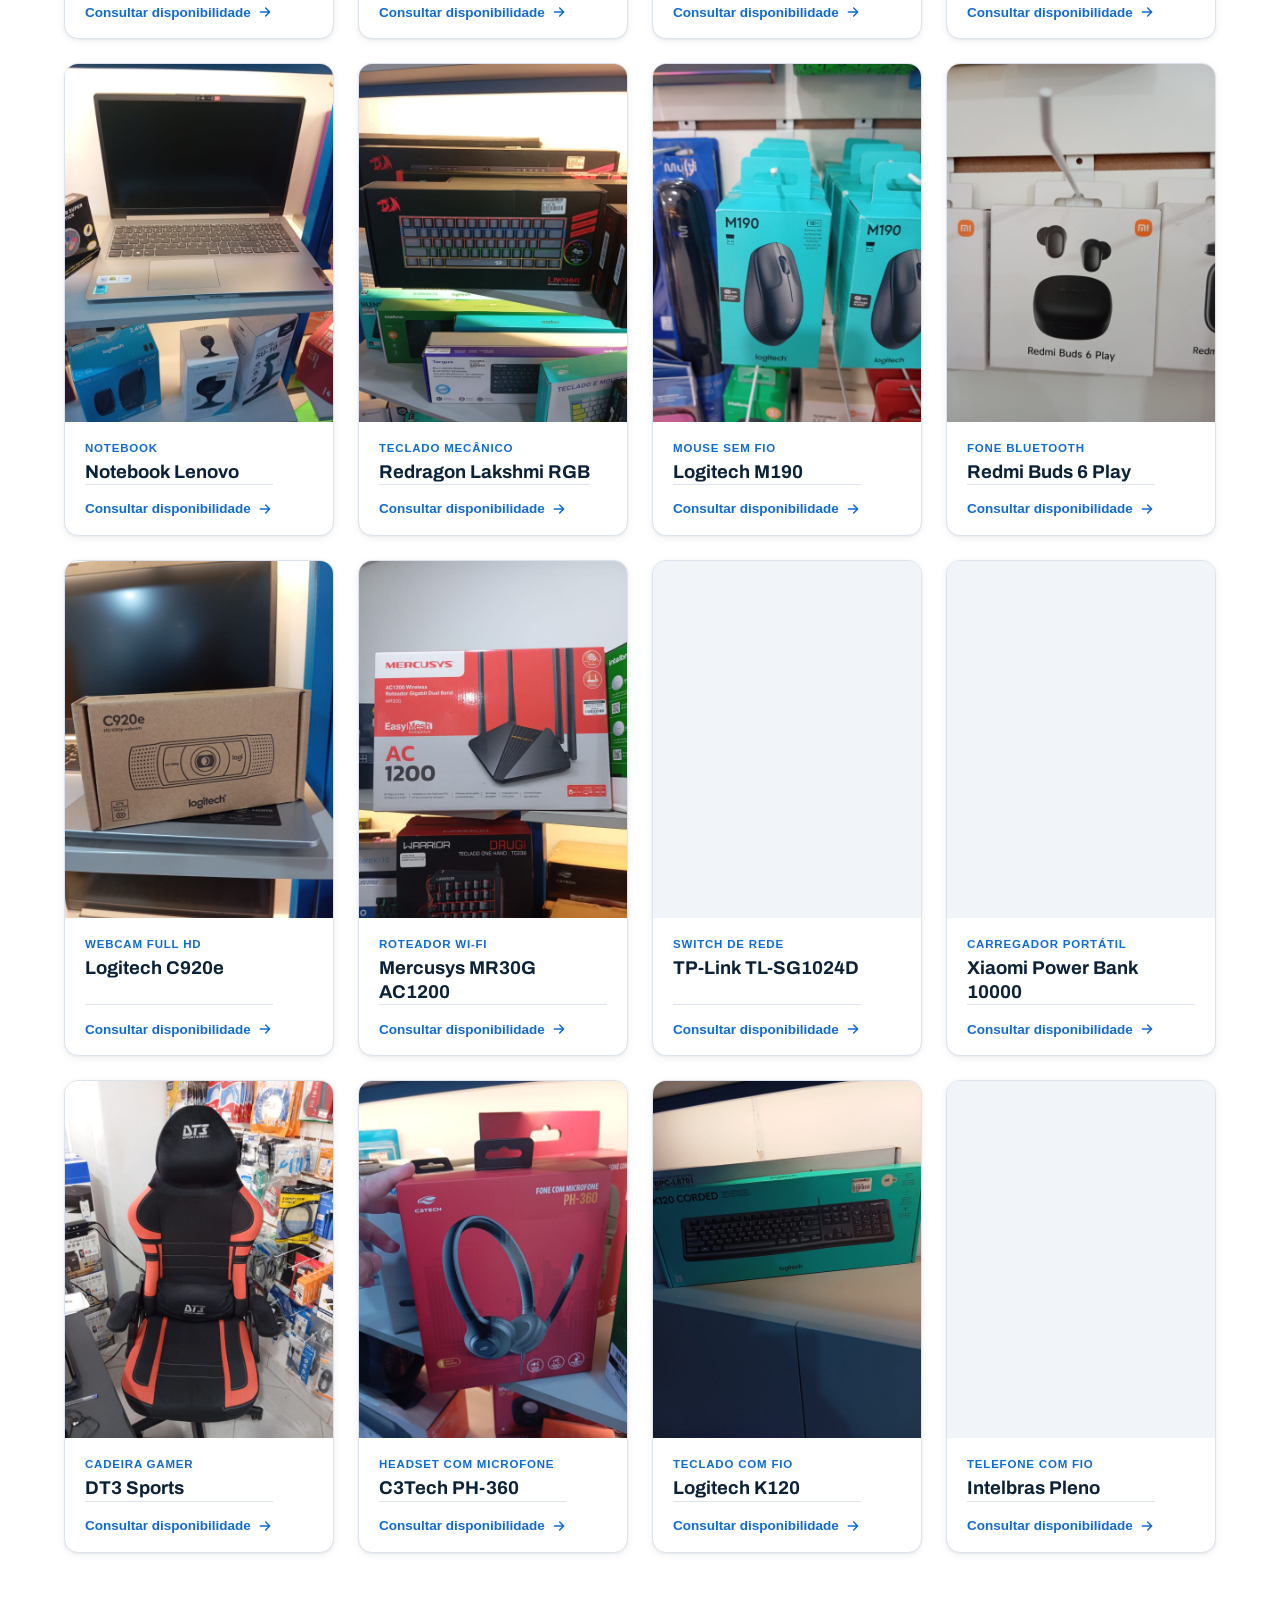
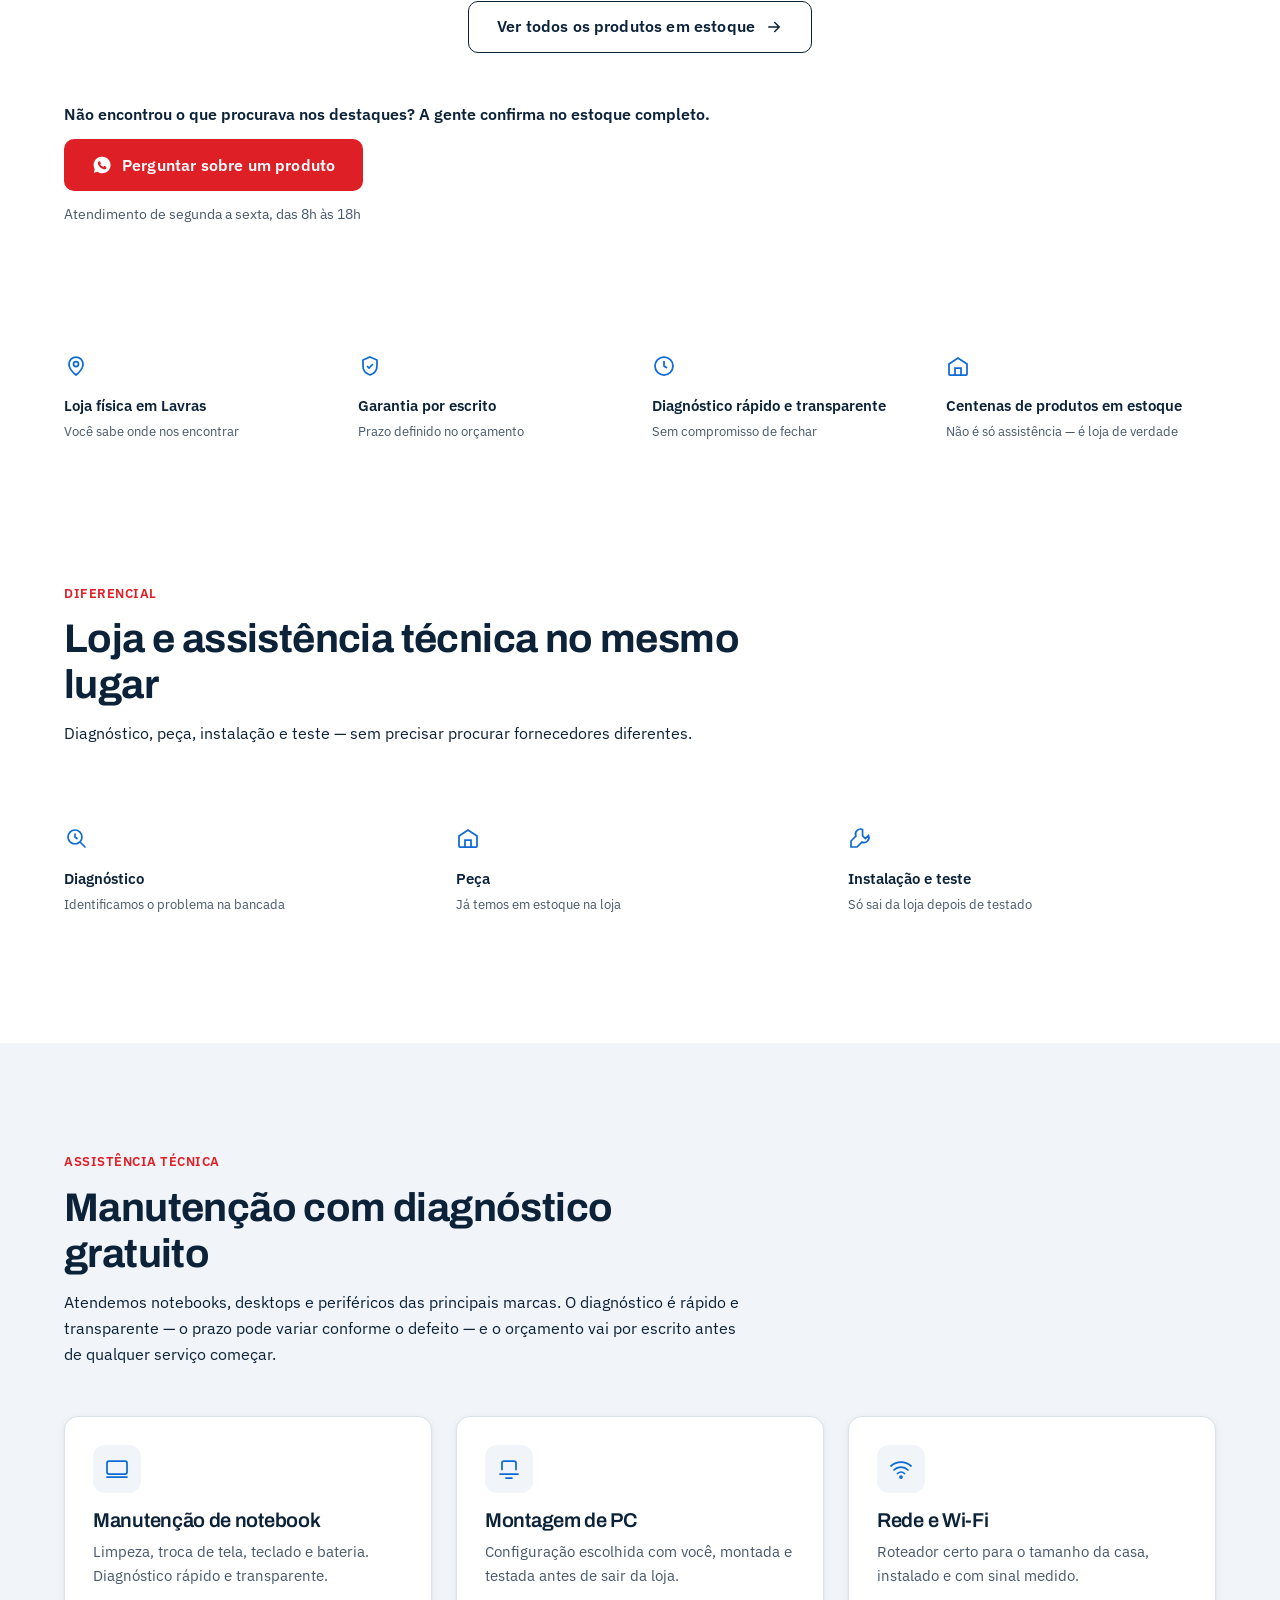
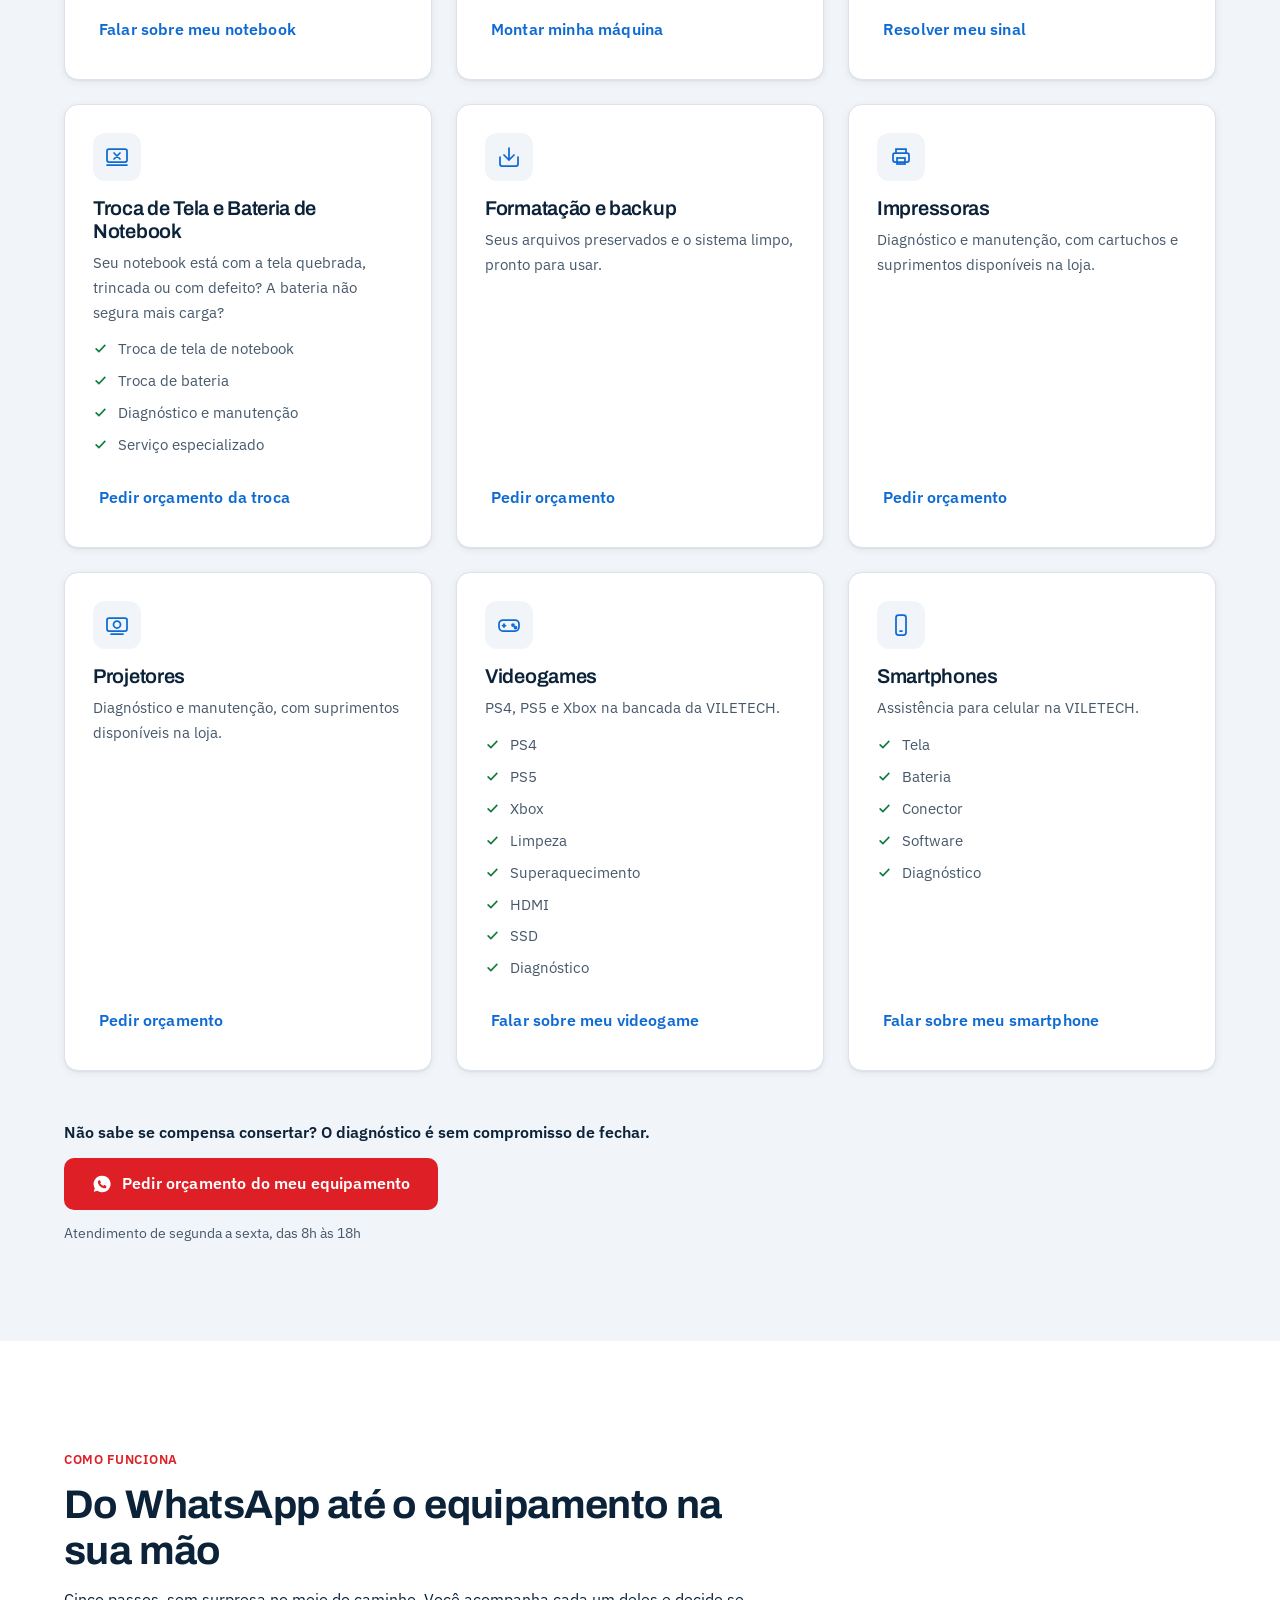
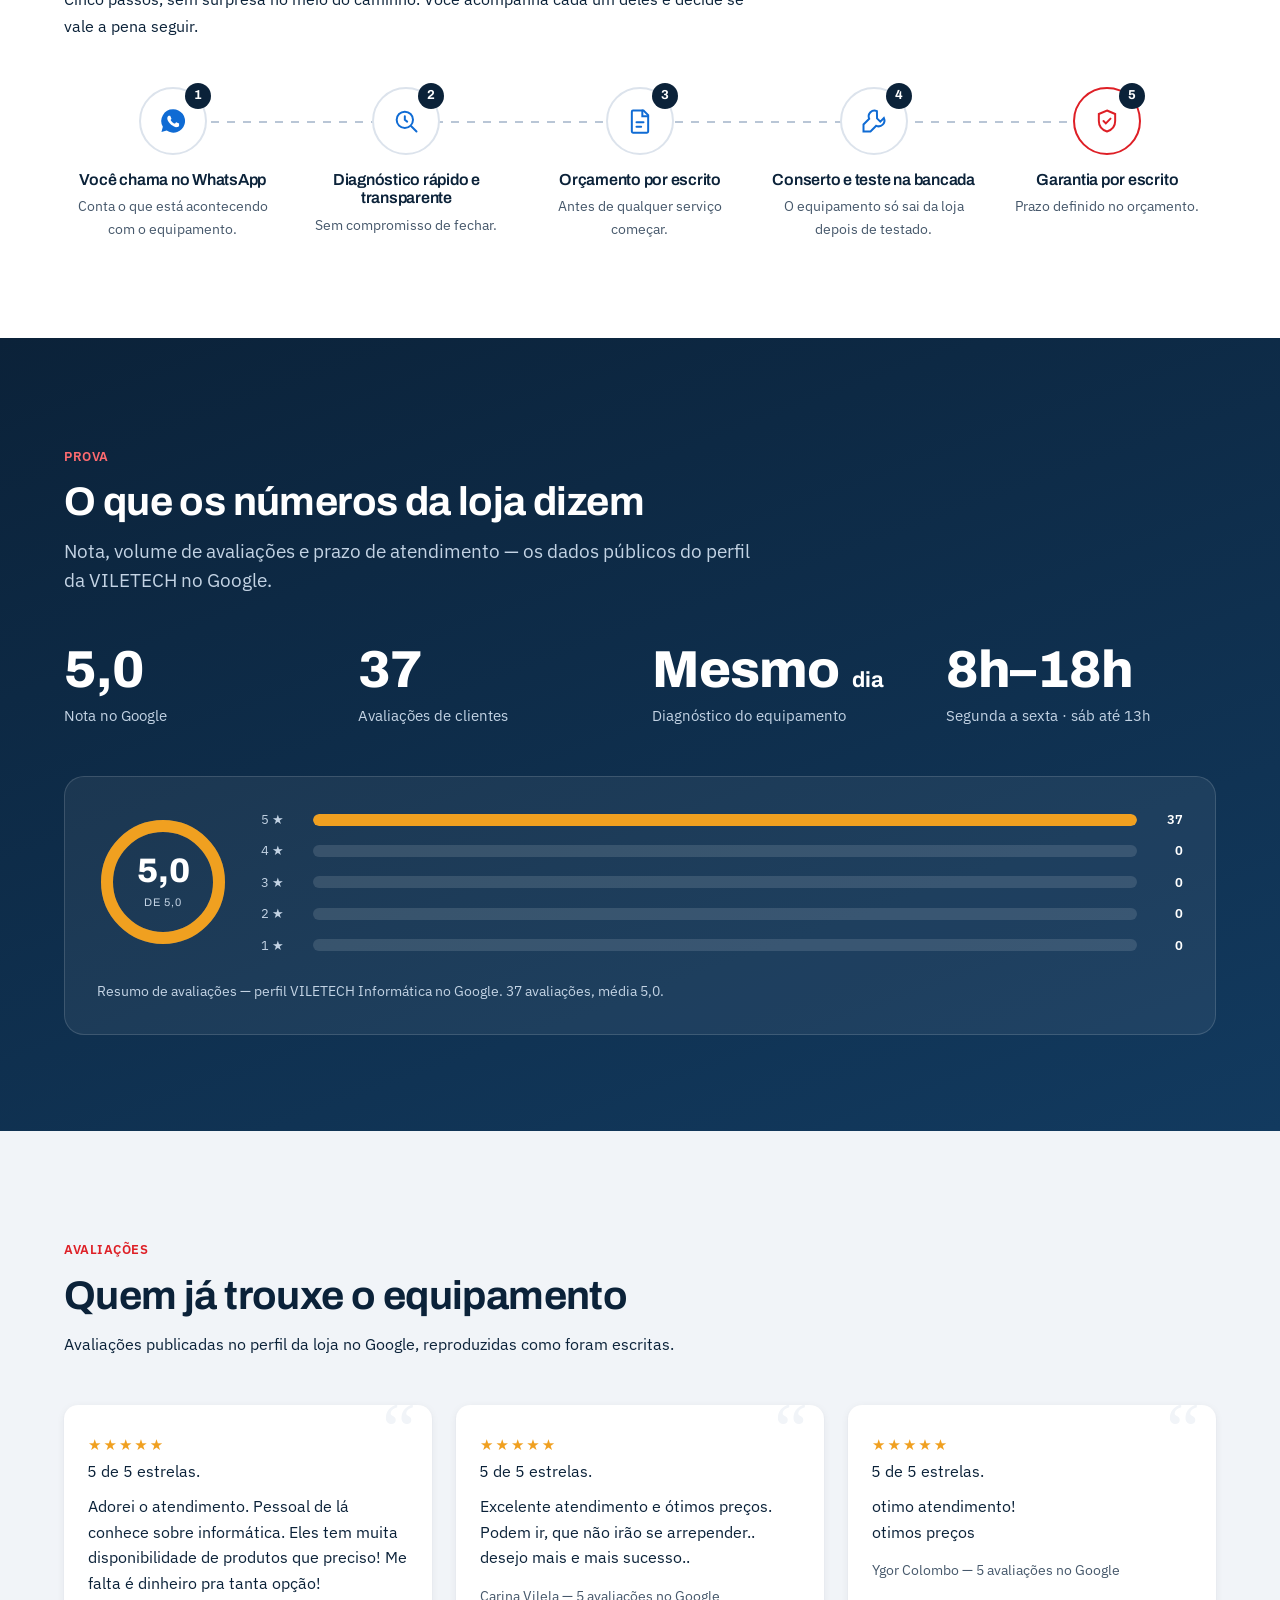
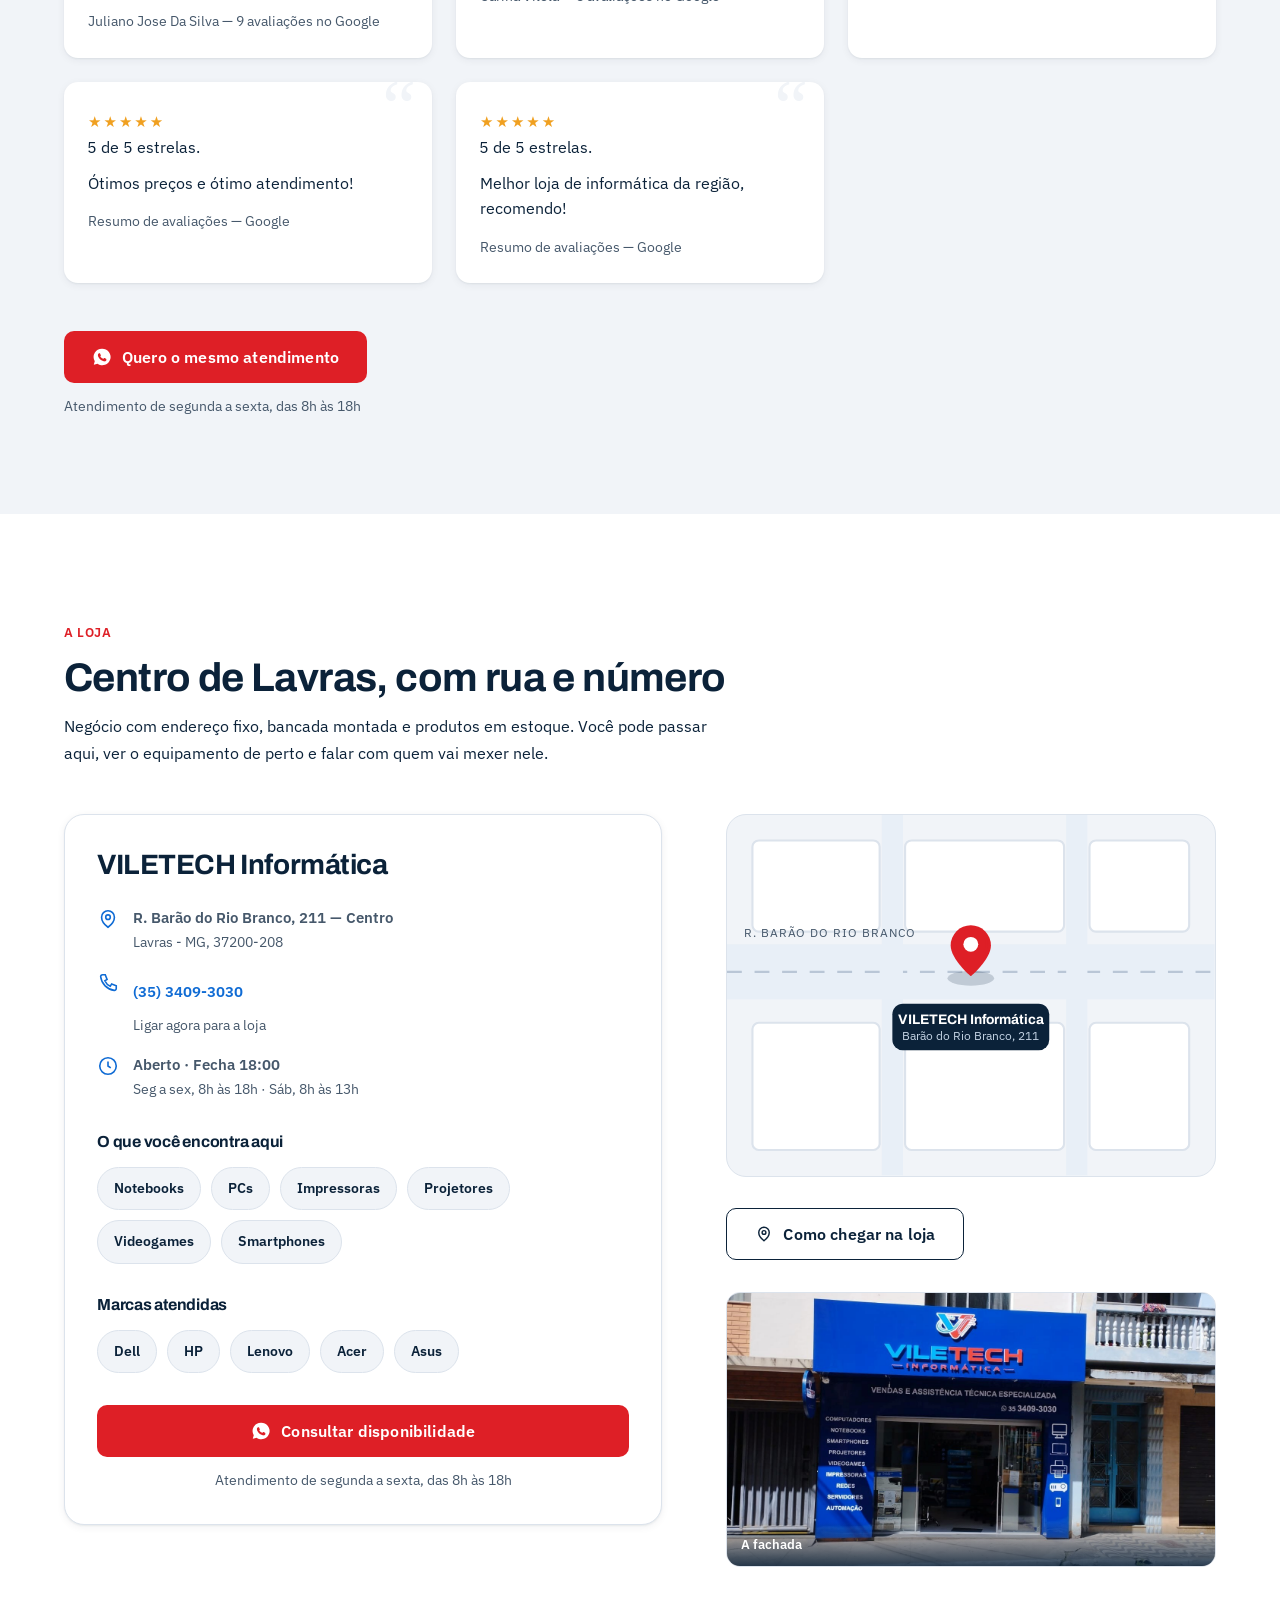
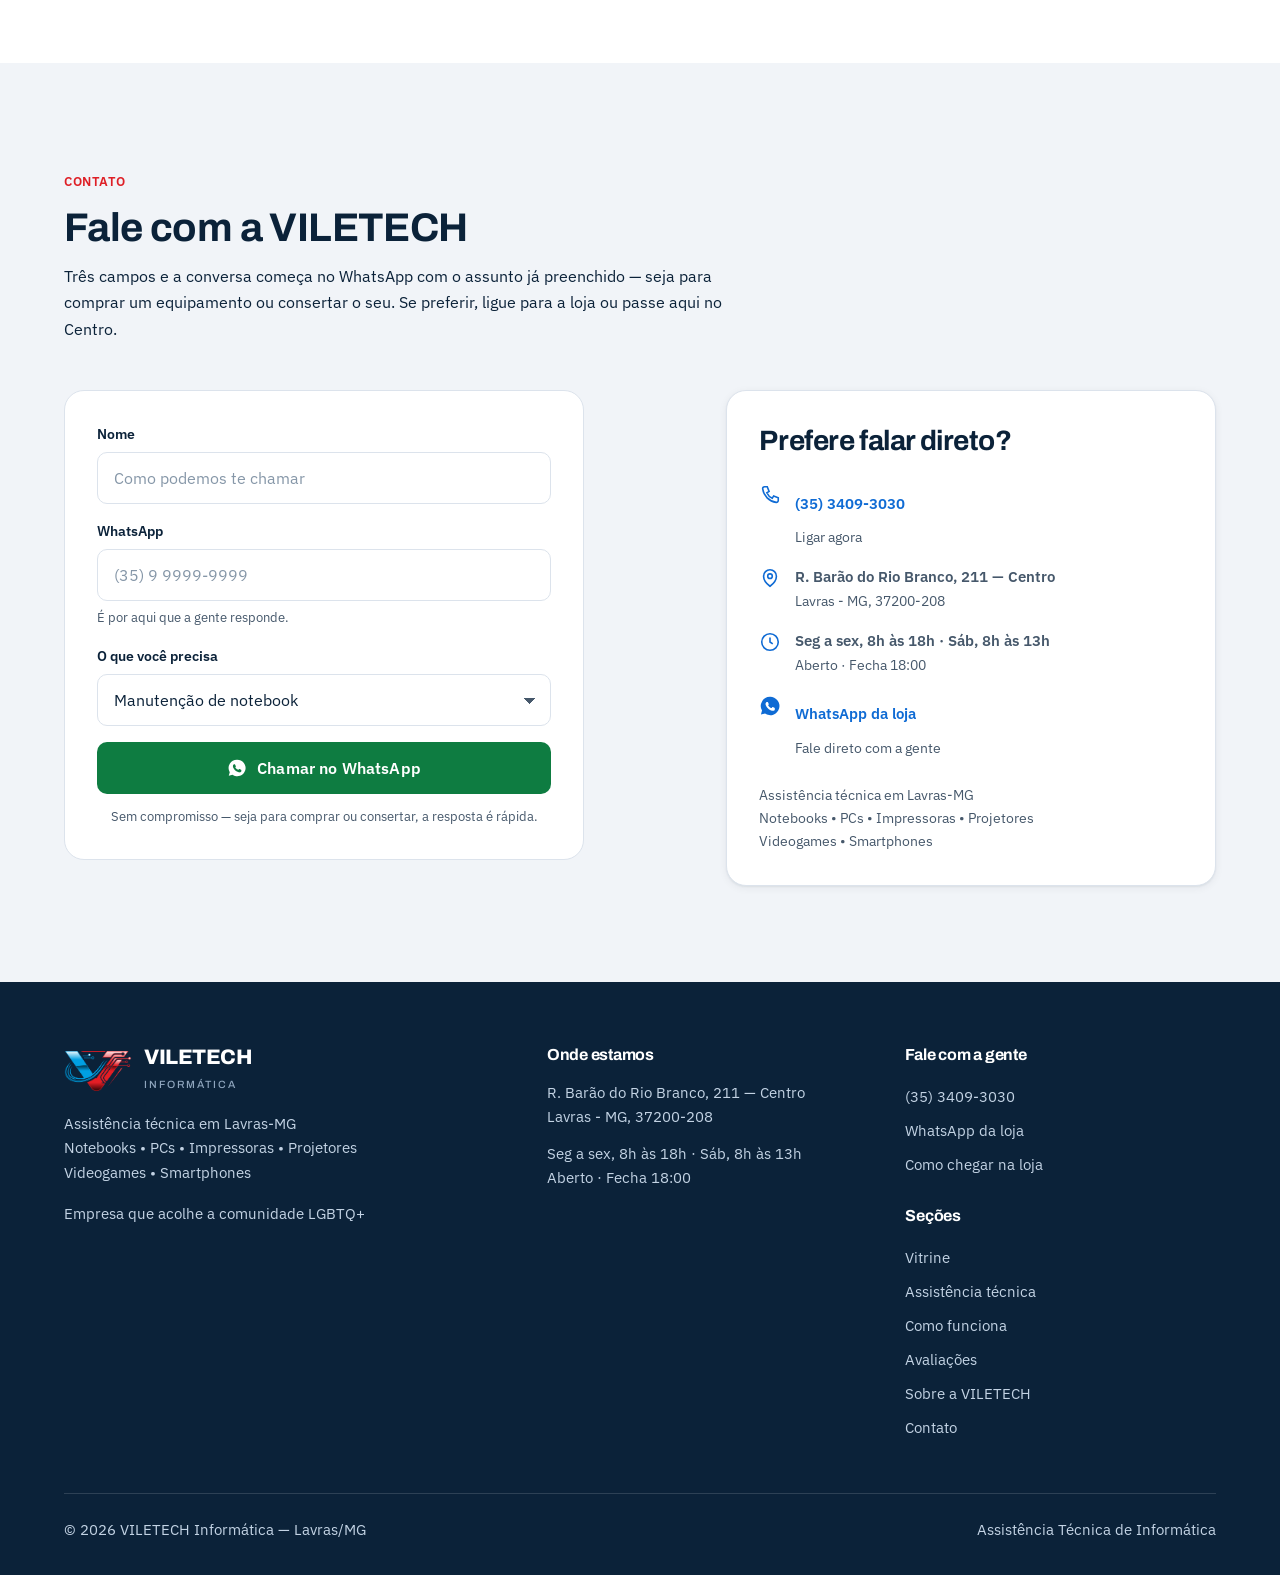
==== commit 7a3d9332: "Corrige tags og:image/canonical para apontar para o domínio ativo no Vercel O domínio viletechinform" ====
--- a/index.html
+++ b/index.html
@@ -11,13 +11,13 @@
 <meta property="og:site_name" content="VILETECH Informática">
 <meta property="og:title" content="VILETECH Informática — Loja de tecnologia e assistência em Lavras/MG">
 <meta property="og:description" content="Notebooks, videogames, redes e acessórios em estoque, além de manutenção de notebook, montagem de PC e assistência técnica em Lavras/MG. Loja física no Centro, diagnóstico rápido e transparente.">
-<meta property="og:url" content="https://viletechinformatica.com.br/">
-<meta property="og:image" content="https://viletechinformatica.com.br/img/logo-viletech-512.png">
+<meta property="og:url" content="https://viletech-informatica.vercel.app/">
+<meta property="og:image" content="https://viletech-informatica.vercel.app/img/logo-viletech-512.png">
 <meta name="twitter:card" content="summary">
 <meta name="twitter:title" content="VILETECH Informática — Loja de tecnologia e assistência em Lavras/MG">
 <meta name="twitter:description" content="Notebooks, videogames, redes e acessórios em estoque, além de manutenção de notebook, montagem de PC e assistência técnica em Lavras/MG.">
-<meta name="twitter:image" content="https://viletechinformatica.com.br/img/logo-viletech-512.png">
-<link rel="canonical" href="https://viletechinformatica.com.br/">
+<meta name="twitter:image" content="https://viletech-informatica.vercel.app/img/logo-viletech-512.png">
+<link rel="canonical" href="https://viletech-informatica.vercel.app/">
 <link rel="icon" type="image/png" href="img/favicon-32.png">
 <link rel="apple-touch-icon" href="img/apple-touch-icon.png">
 <link rel="preconnect" href="https://fonts.googleapis.com">
@@ -29,9 +29,9 @@
   "@context": "https://schema.org",
   "@type": "ElectronicsStore",
   "name": "VILETECH Informática",
-  "image": "https://viletechinformatica.com.br/img/logo-viletech-512.png",
-  "logo": "https://viletechinformatica.com.br/img/logo-viletech-512.png",
-  "url": "https://viletechinformatica.com.br/",
+  "image": "https://viletech-informatica.vercel.app/img/logo-viletech-512.png",
+  "logo": "https://viletech-informatica.vercel.app/img/logo-viletech-512.png",
+  "url": "https://viletech-informatica.vercel.app/",
   "telephone": "+553534093030",
   "address": {
     "@type": "PostalAddress",
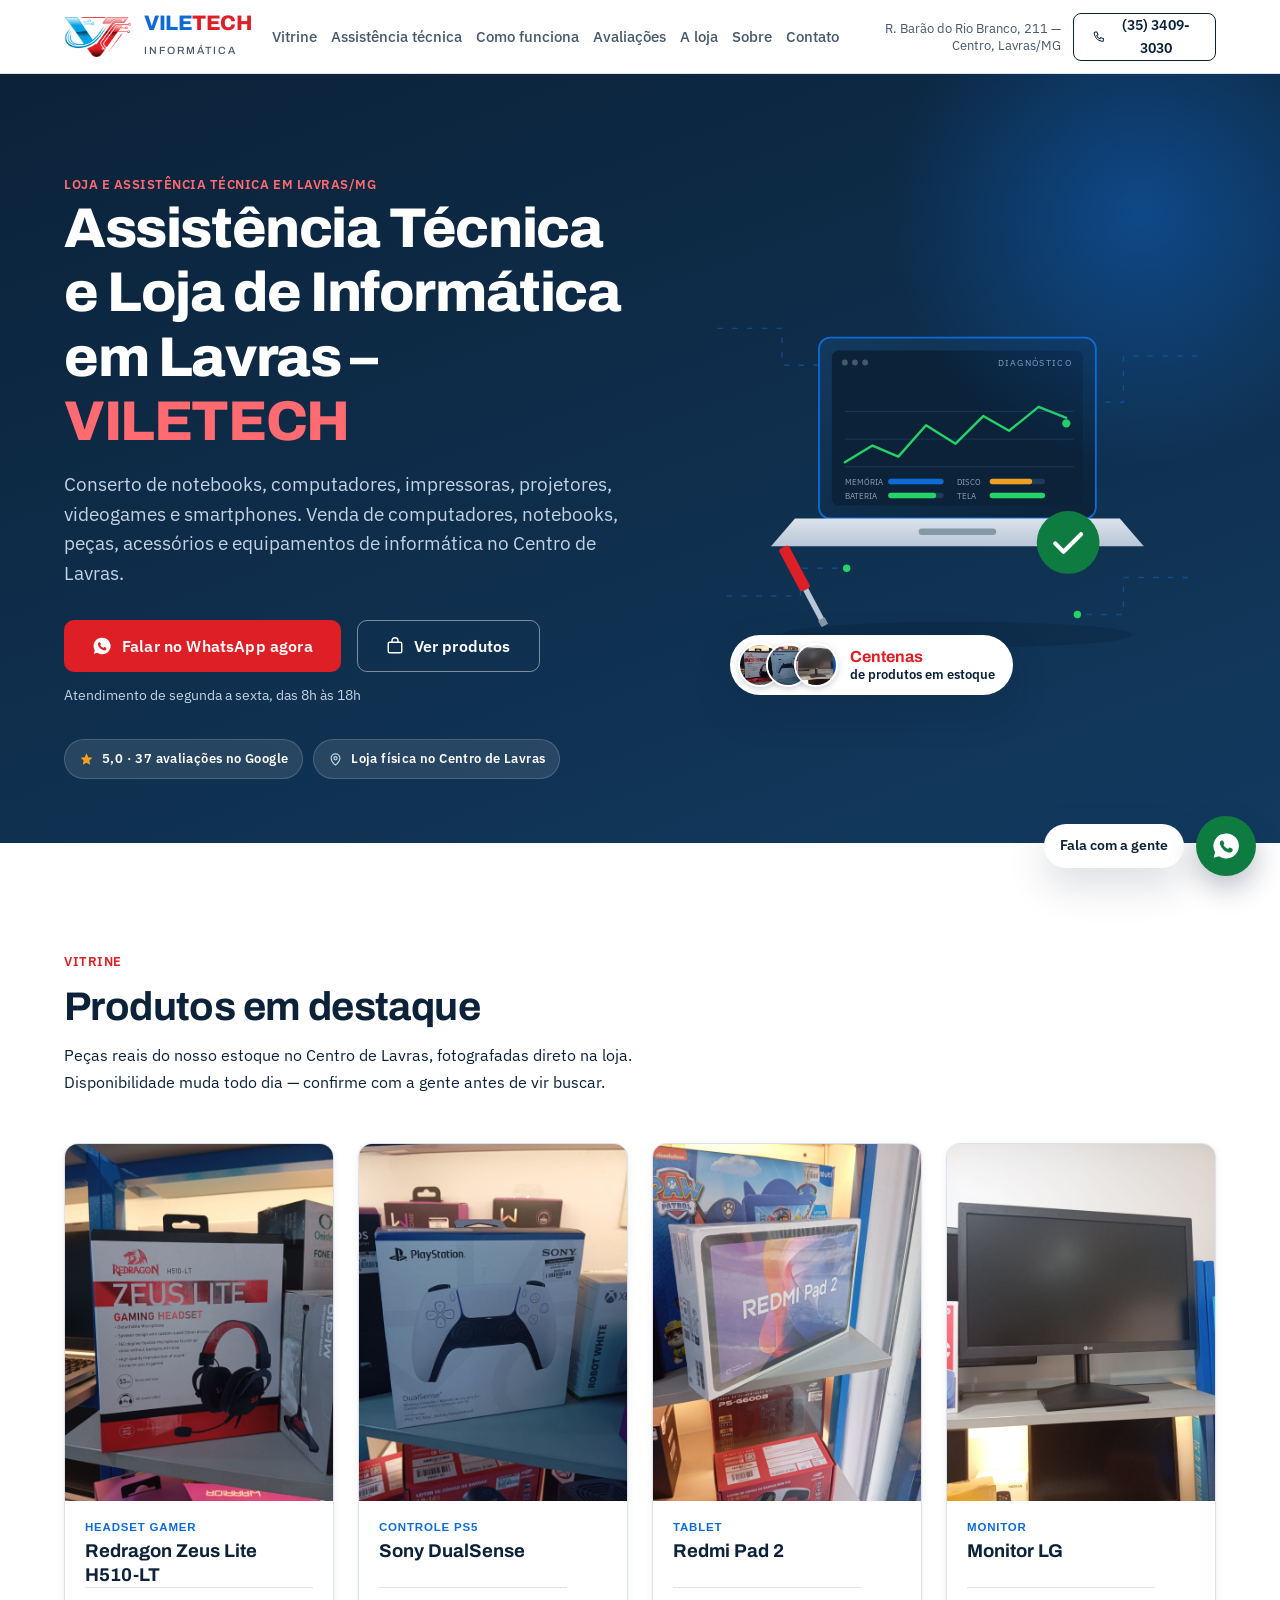
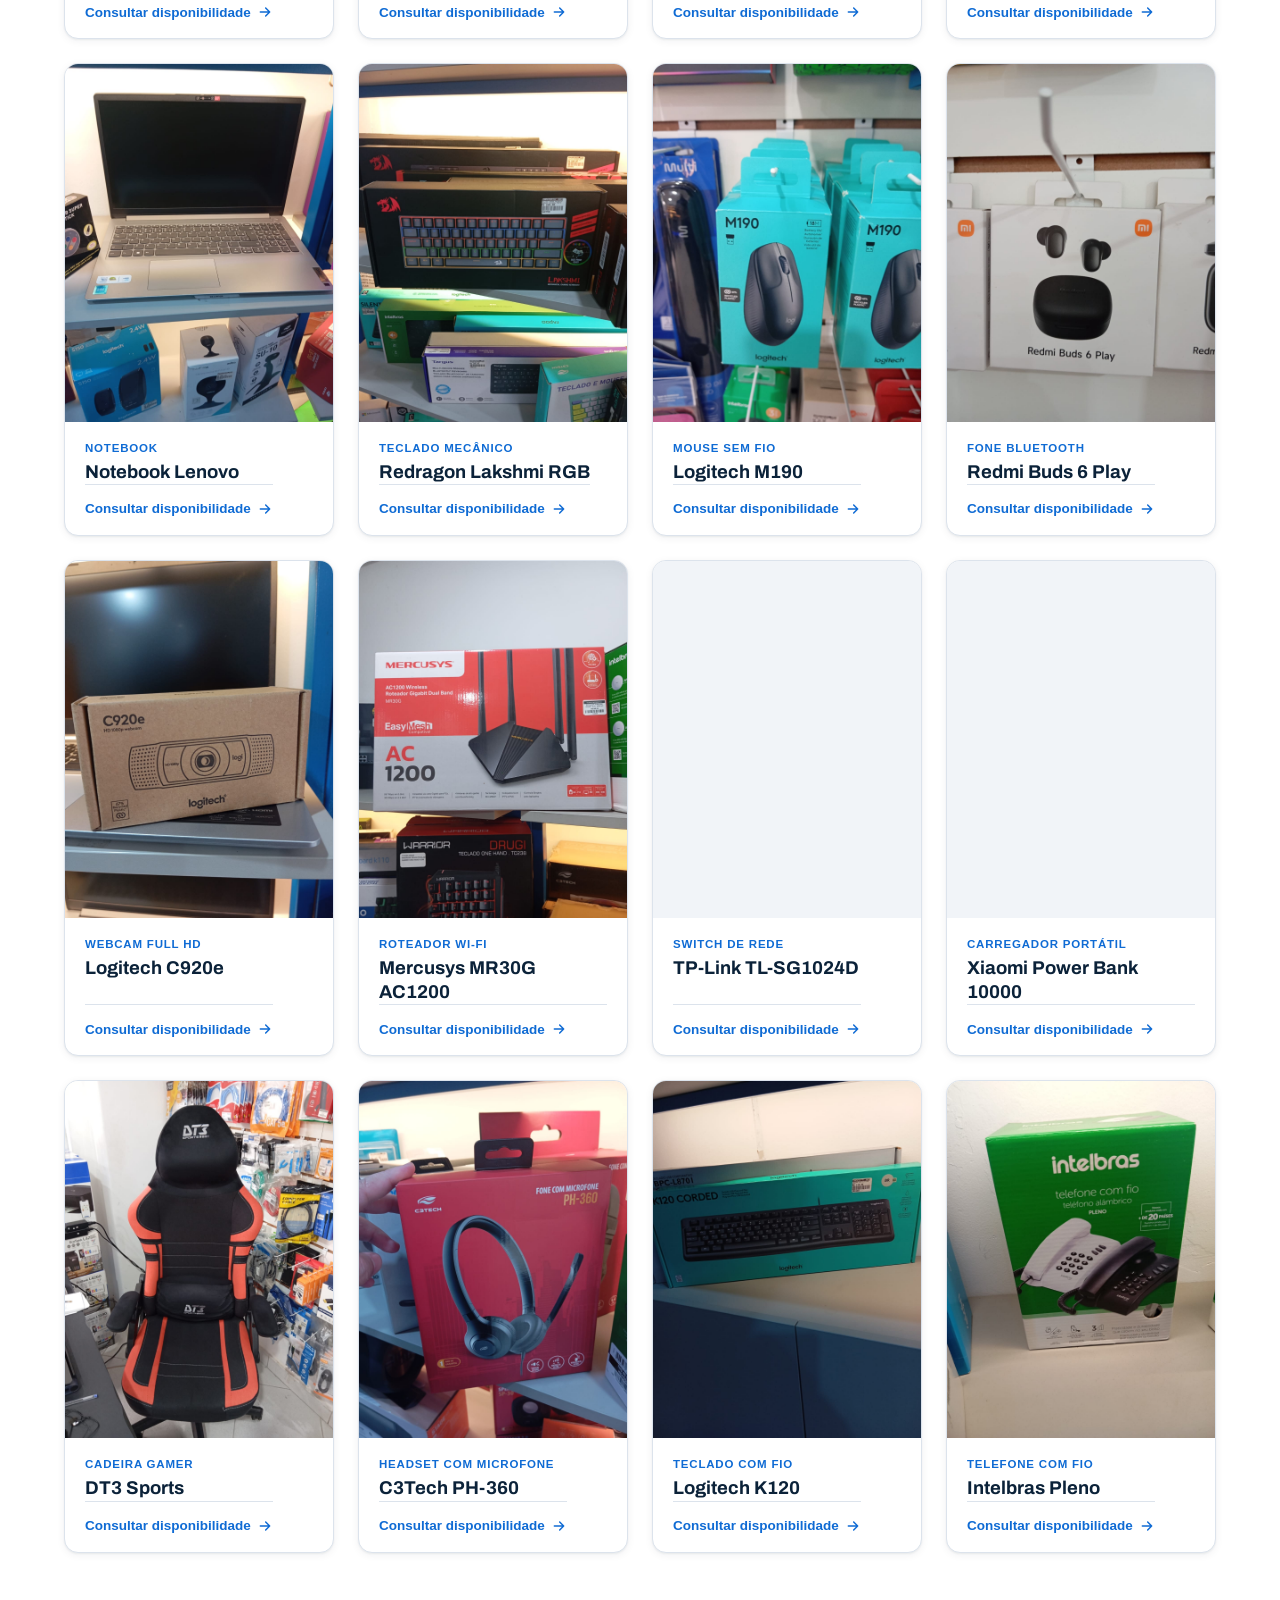
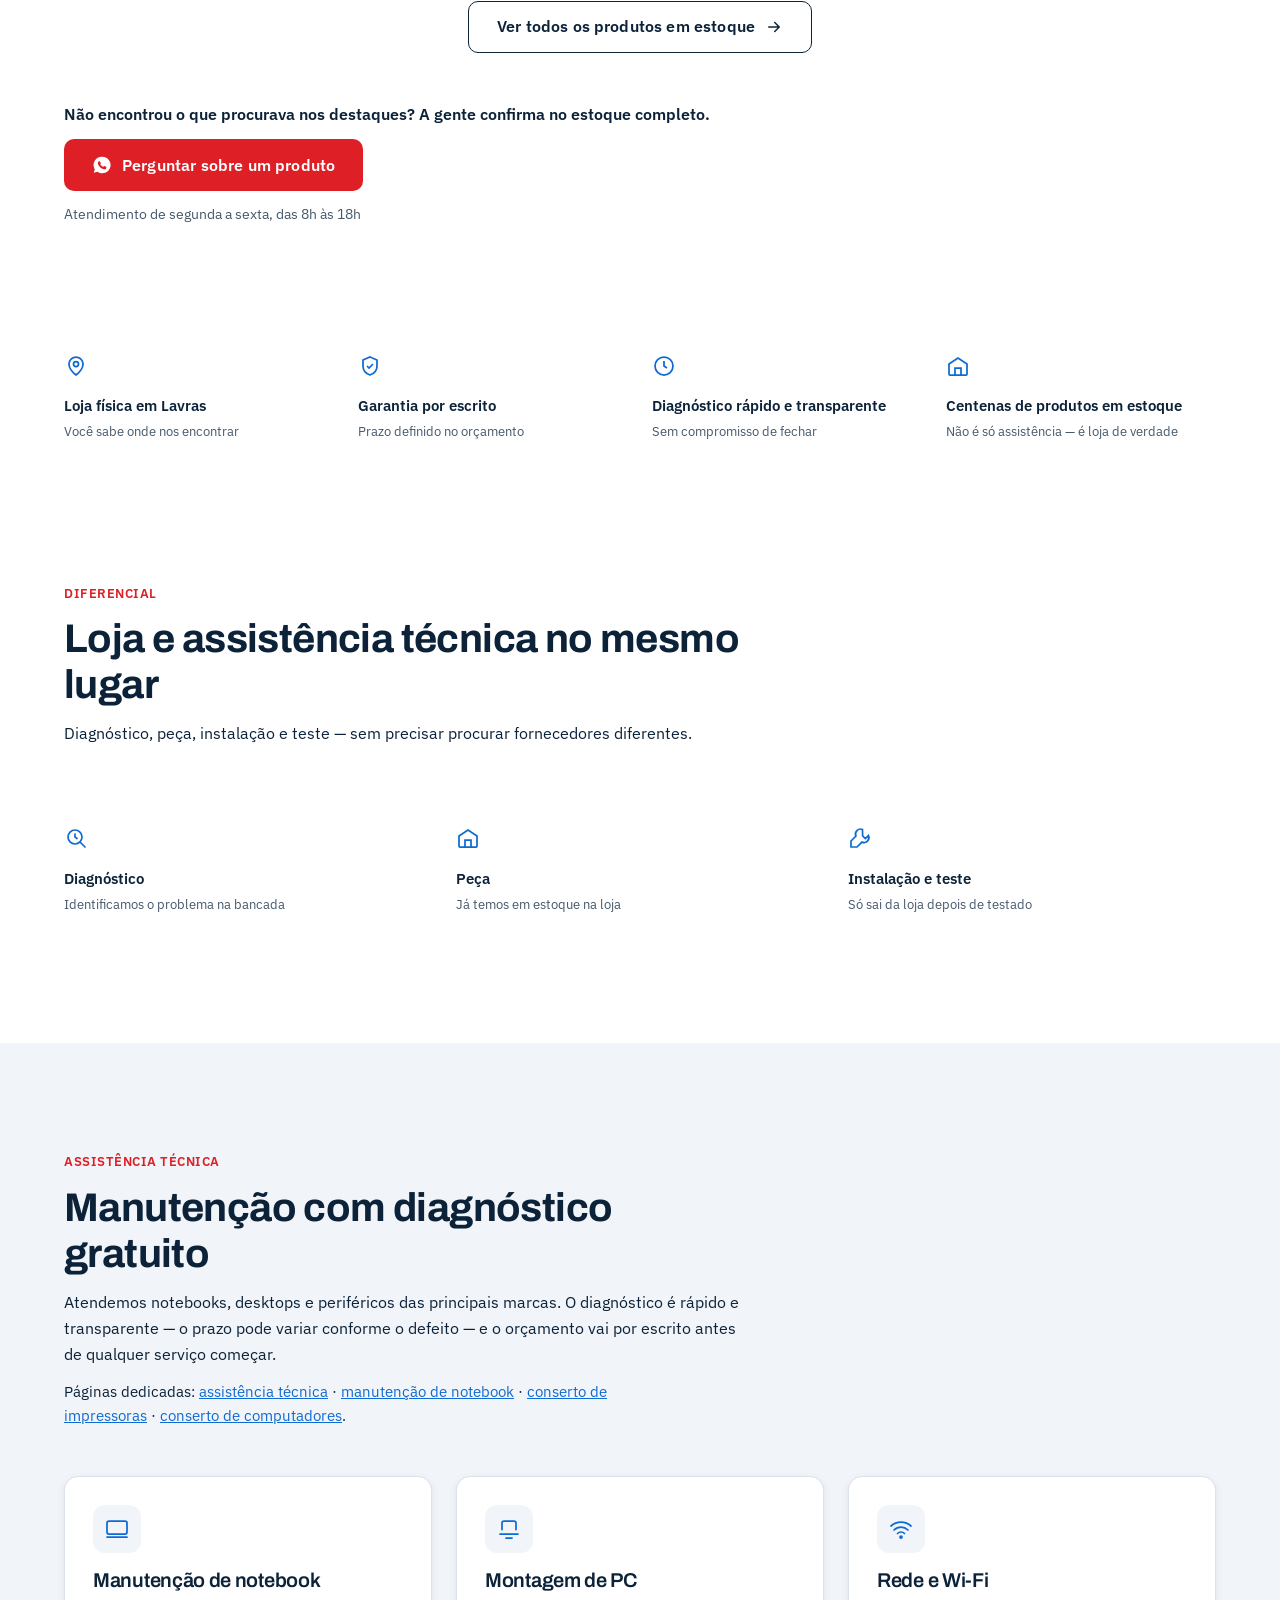
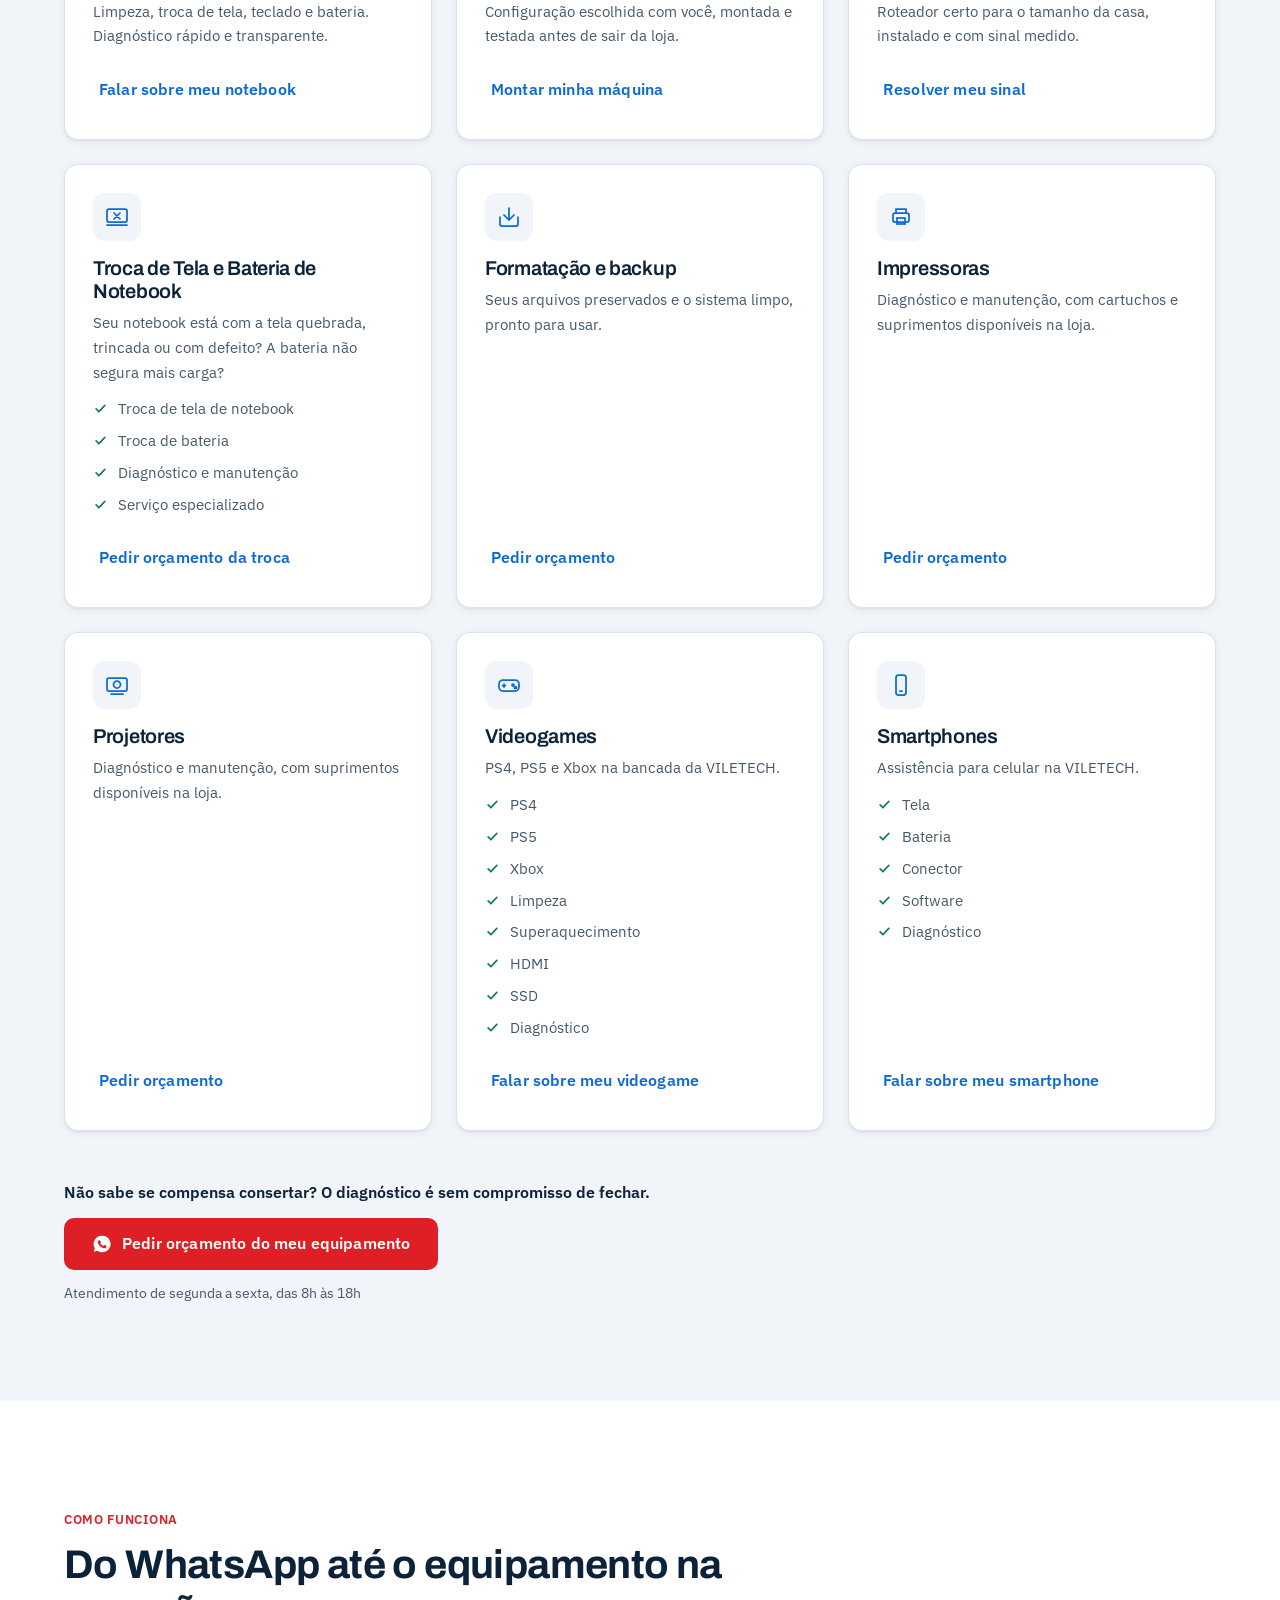
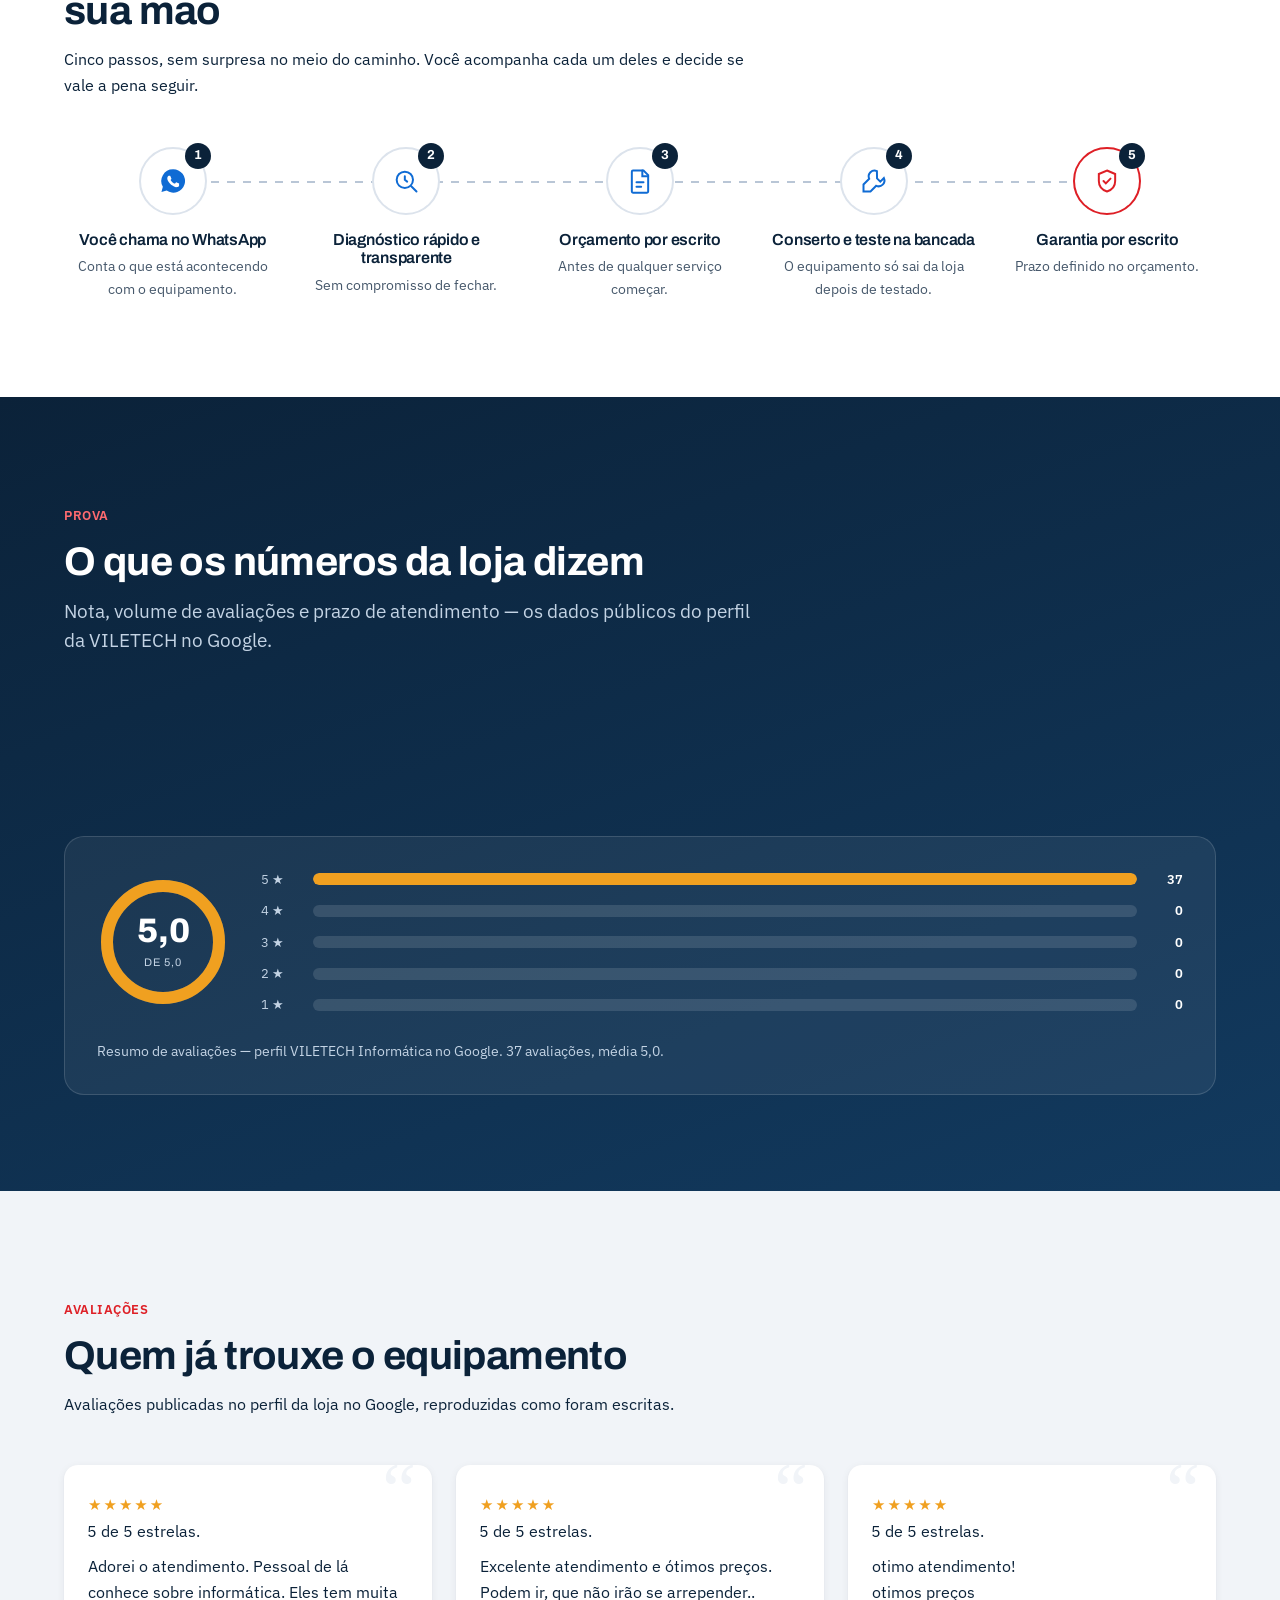
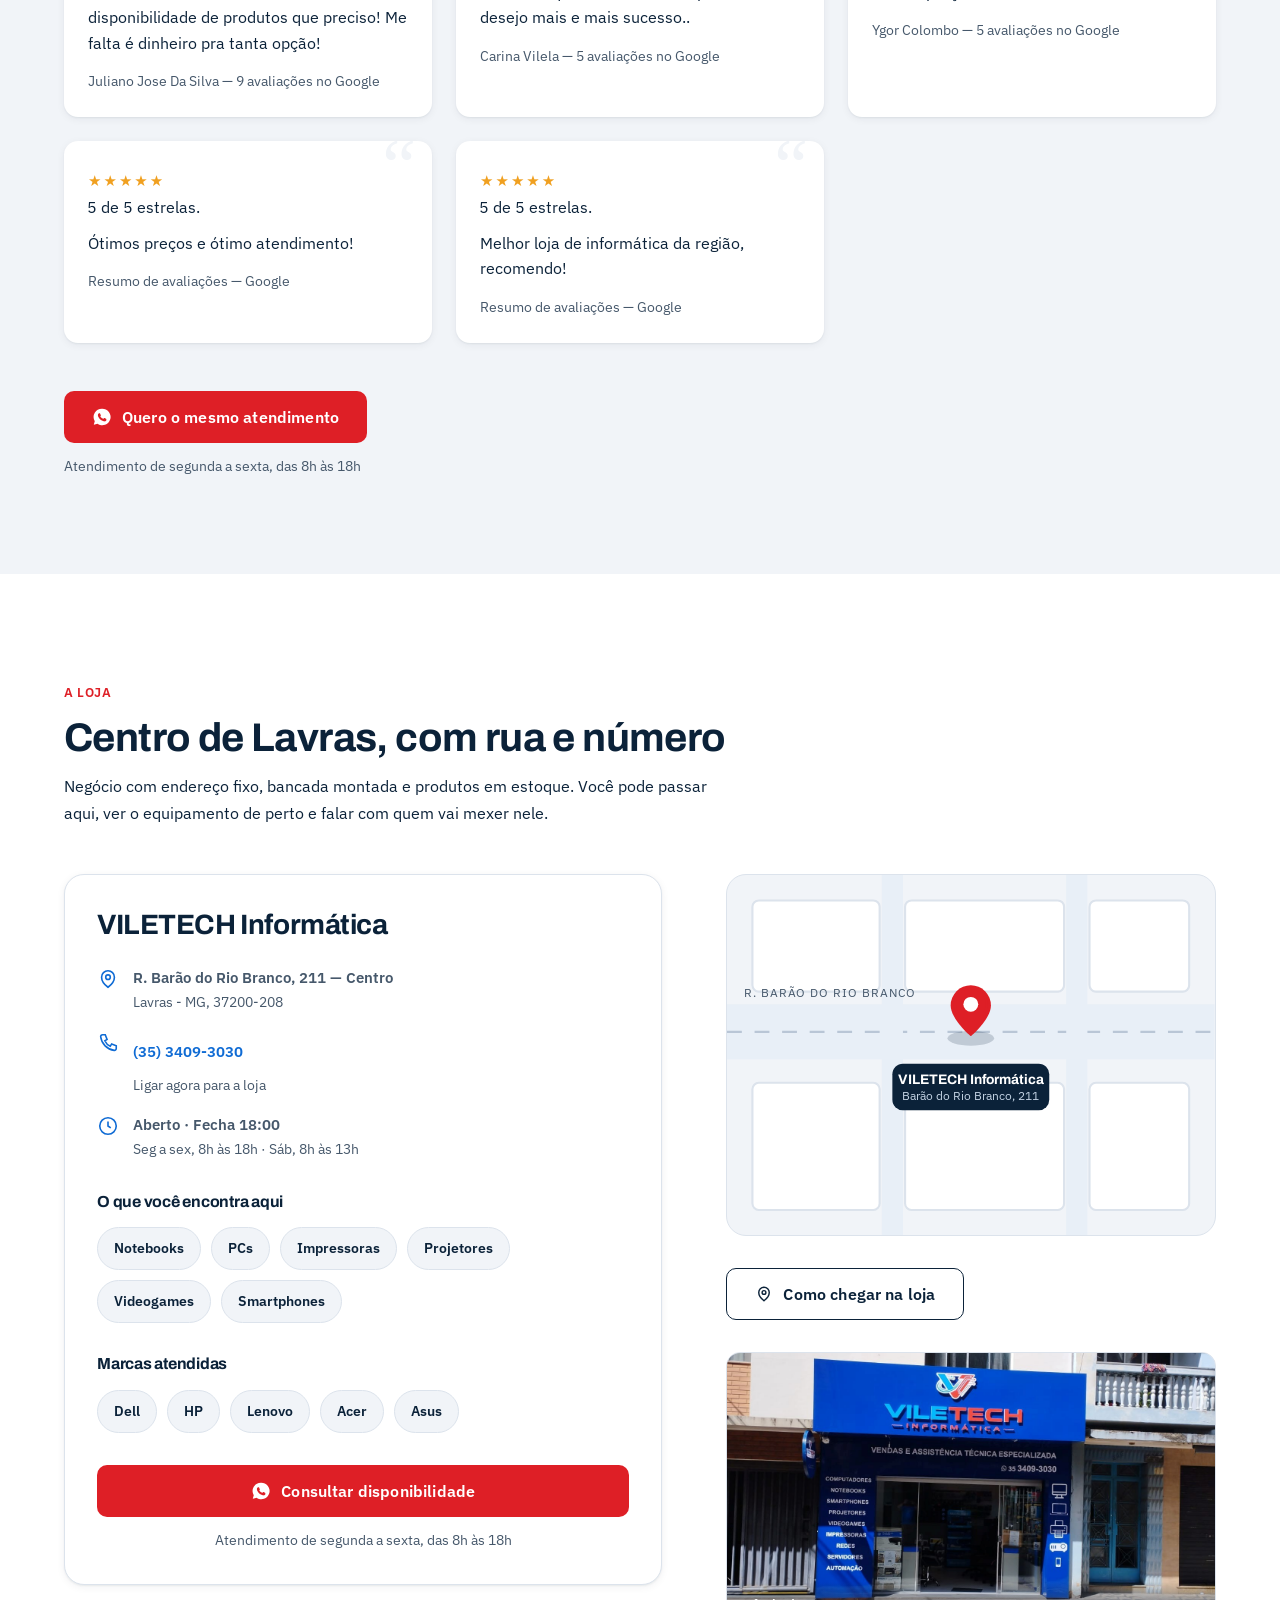
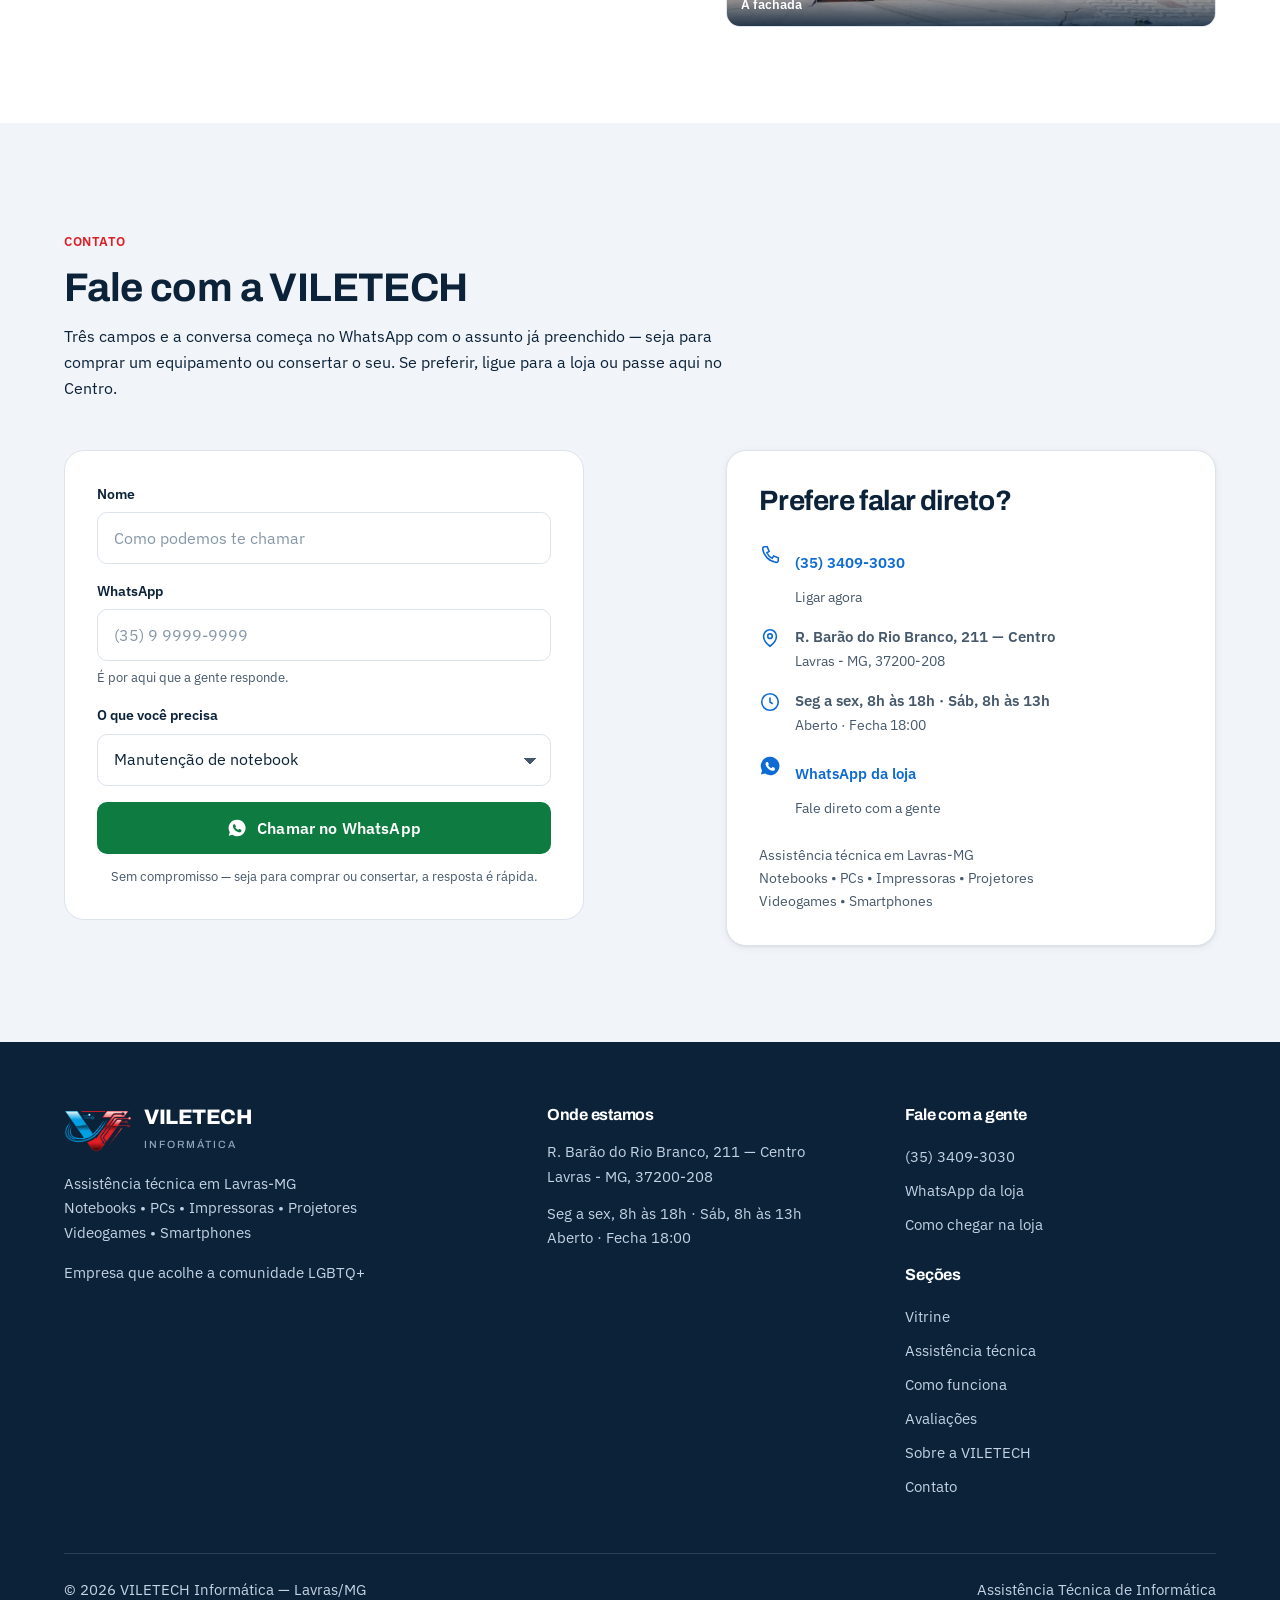
==== commit 5fe6fd29: "Cria 4 páginas de serviço em SEO local (Lavras) e ajusta domínio canônico - Novas páginas institucio" ====
--- a/index.html
+++ b/index.html
@@ -11,13 +11,13 @@
 <meta property="og:site_name" content="VILETECH Informática">
 <meta property="og:title" content="VILETECH Informática — Loja de tecnologia e assistência em Lavras/MG">
 <meta property="og:description" content="Notebooks, videogames, redes e acessórios em estoque, além de manutenção de notebook, montagem de PC e assistência técnica em Lavras/MG. Loja física no Centro, diagnóstico rápido e transparente.">
-<meta property="og:url" content="https://viletech-informatica.vercel.app/">
-<meta property="og:image" content="https://viletech-informatica.vercel.app/img/logo-viletech-512.png">
+<meta property="og:url" content="https://viletechinformatica.com.br/">
+<meta property="og:image" content="https://viletechinformatica.com.br/img/logo-viletech-512.png">
 <meta name="twitter:card" content="summary">
 <meta name="twitter:title" content="VILETECH Informática — Loja de tecnologia e assistência em Lavras/MG">
 <meta name="twitter:description" content="Notebooks, videogames, redes e acessórios em estoque, além de manutenção de notebook, montagem de PC e assistência técnica em Lavras/MG.">
-<meta name="twitter:image" content="https://viletech-informatica.vercel.app/img/logo-viletech-512.png">
-<link rel="canonical" href="https://viletech-informatica.vercel.app/">
+<meta name="twitter:image" content="https://viletechinformatica.com.br/img/logo-viletech-512.png">
+<link rel="canonical" href="https://viletechinformatica.com.br/">
 <link rel="icon" type="image/png" href="img/favicon-32.png">
 <link rel="apple-touch-icon" href="img/apple-touch-icon.png">
 <link rel="preconnect" href="https://fonts.googleapis.com">
@@ -29,9 +29,9 @@
   "@context": "https://schema.org",
   "@type": "ElectronicsStore",
   "name": "VILETECH Informática",
-  "image": "https://viletech-informatica.vercel.app/img/logo-viletech-512.png",
-  "logo": "https://viletech-informatica.vercel.app/img/logo-viletech-512.png",
-  "url": "https://viletech-informatica.vercel.app/",
+  "image": "https://viletechinformatica.com.br/img/logo-viletech-512.png",
+  "logo": "https://viletechinformatica.com.br/img/logo-viletech-512.png",
+  "url": "https://viletechinformatica.com.br/",
   "telephone": "+553534093030",
   "address": {
     "@type": "PostalAddress",
@@ -361,6 +361,7 @@
         <p class="selo">Assistência técnica</p>
         <h2 class="h2" id="tituloServicos">Manutenção com diagnóstico gratuito</h2>
         <p class="corpo">Atendemos notebooks, desktops e periféricos das principais marcas. O diagnóstico é rápido e transparente — o prazo pode variar conforme o defeito — e o orçamento vai por escrito antes de qualquer serviço começar.</p>
+        <p class="corpo" style="font-size:14.5px;margin-top:var(--e3)">Páginas dedicadas: <a href="assistencia-tecnica-lavras/">assistência técnica</a> · <a href="manutencao-notebook-lavras/">manutenção de notebook</a> · <a href="conserto-impressoras-lavras/">conserto de impressoras</a> · <a href="conserto-computadores-lavras/">conserto de computadores</a>.</p>
       </div>
 
       <div class="grade g3">
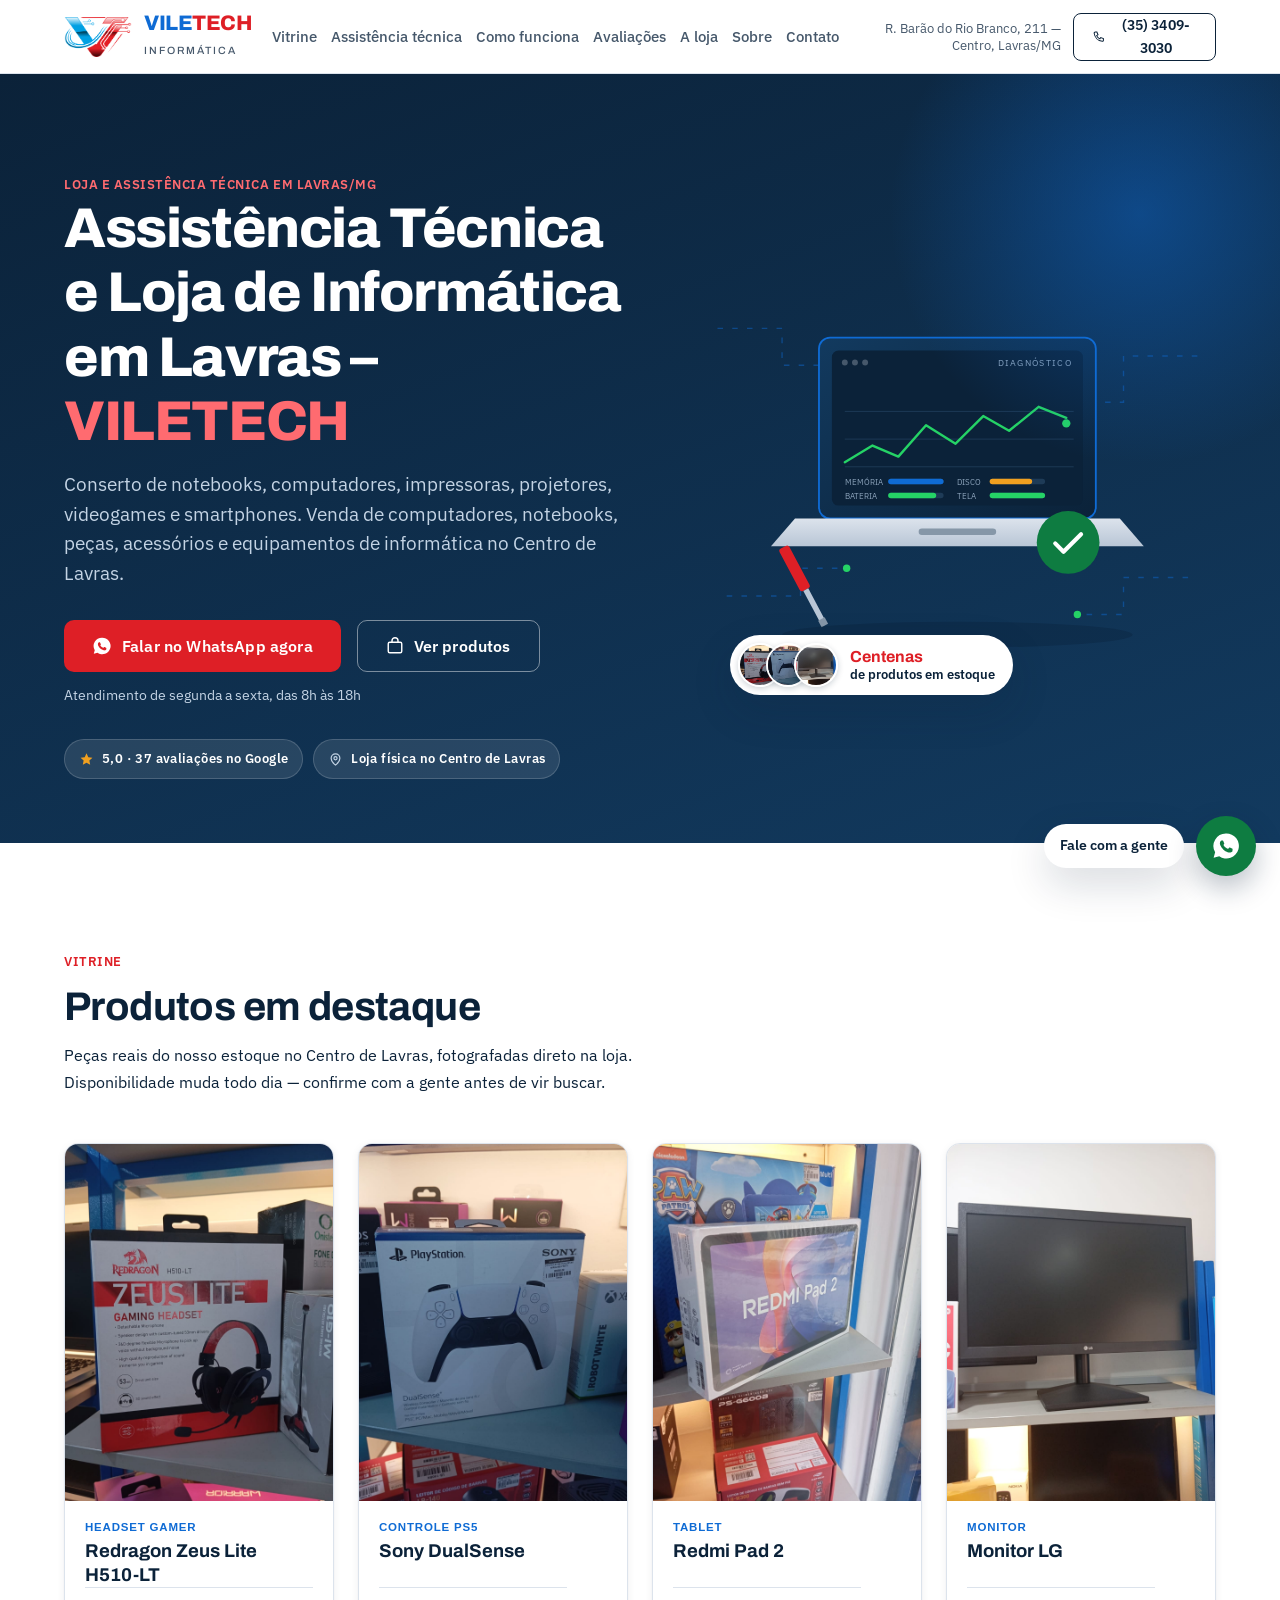
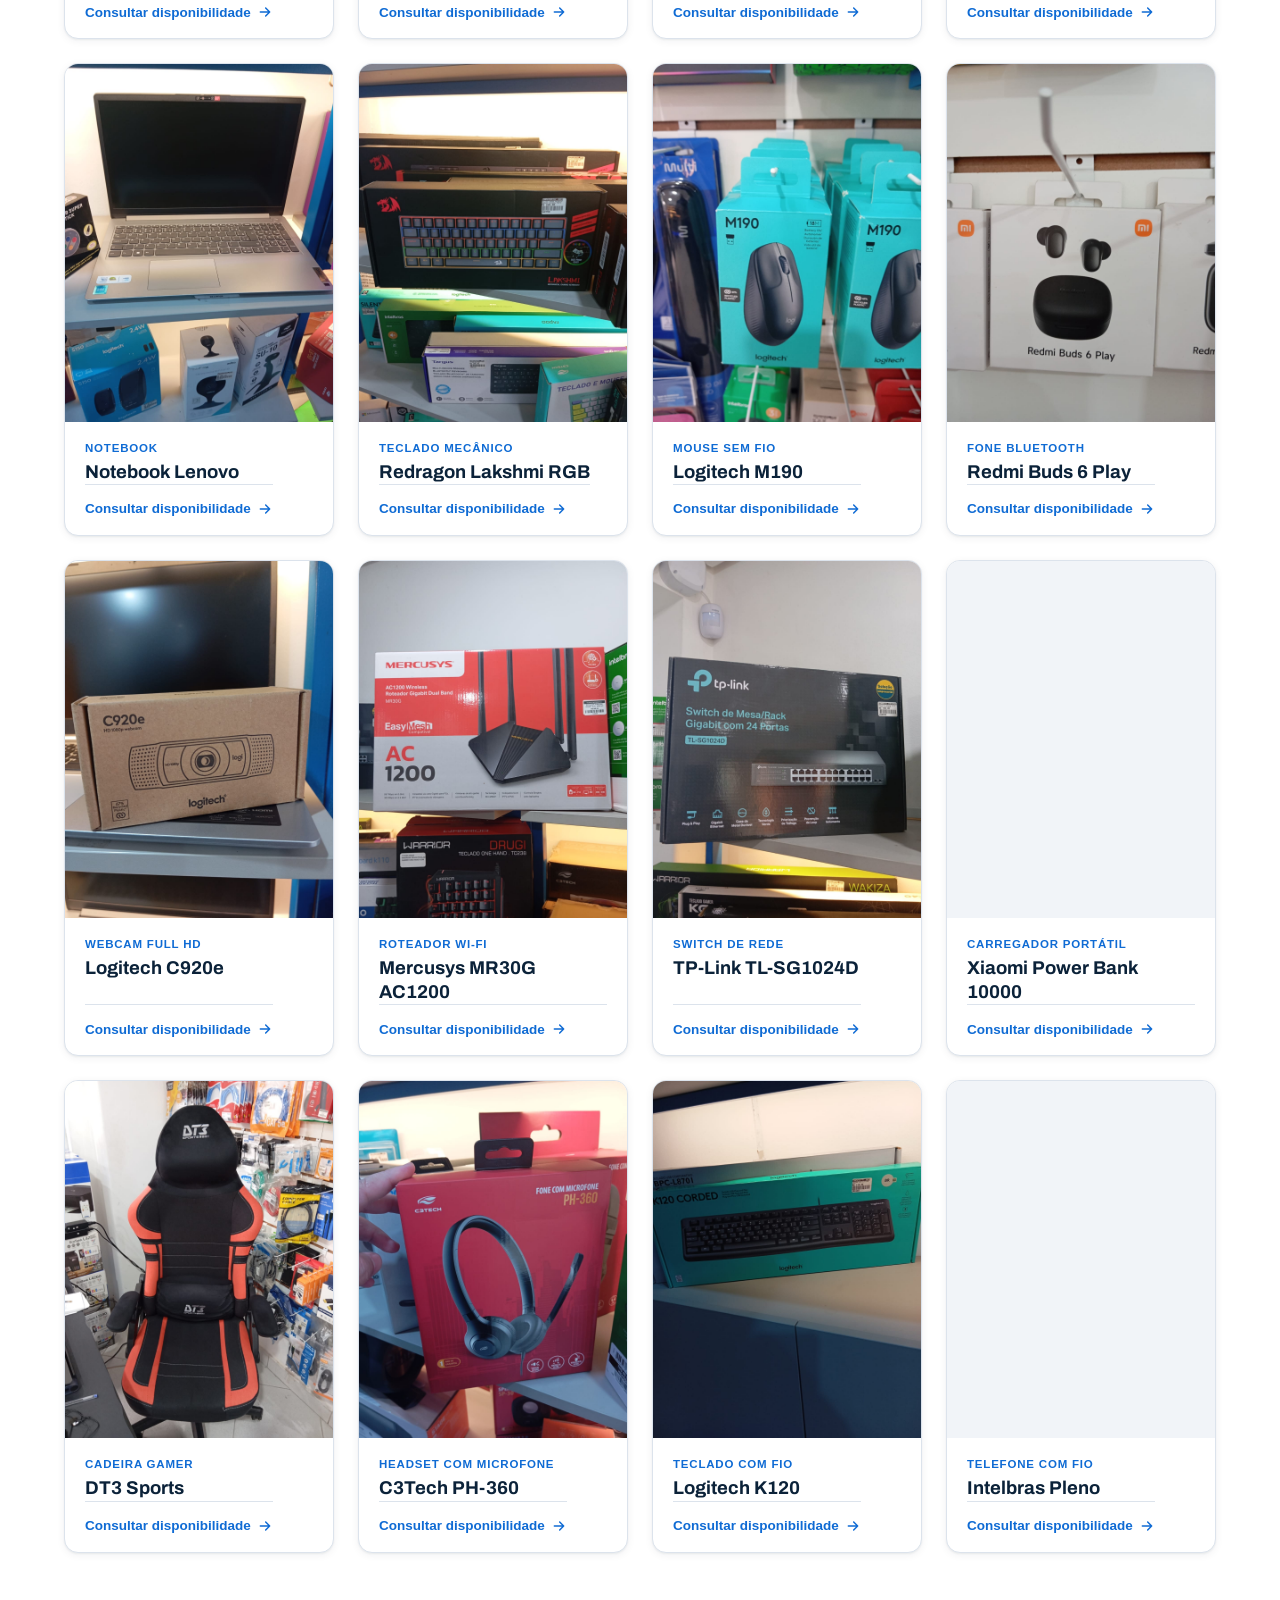
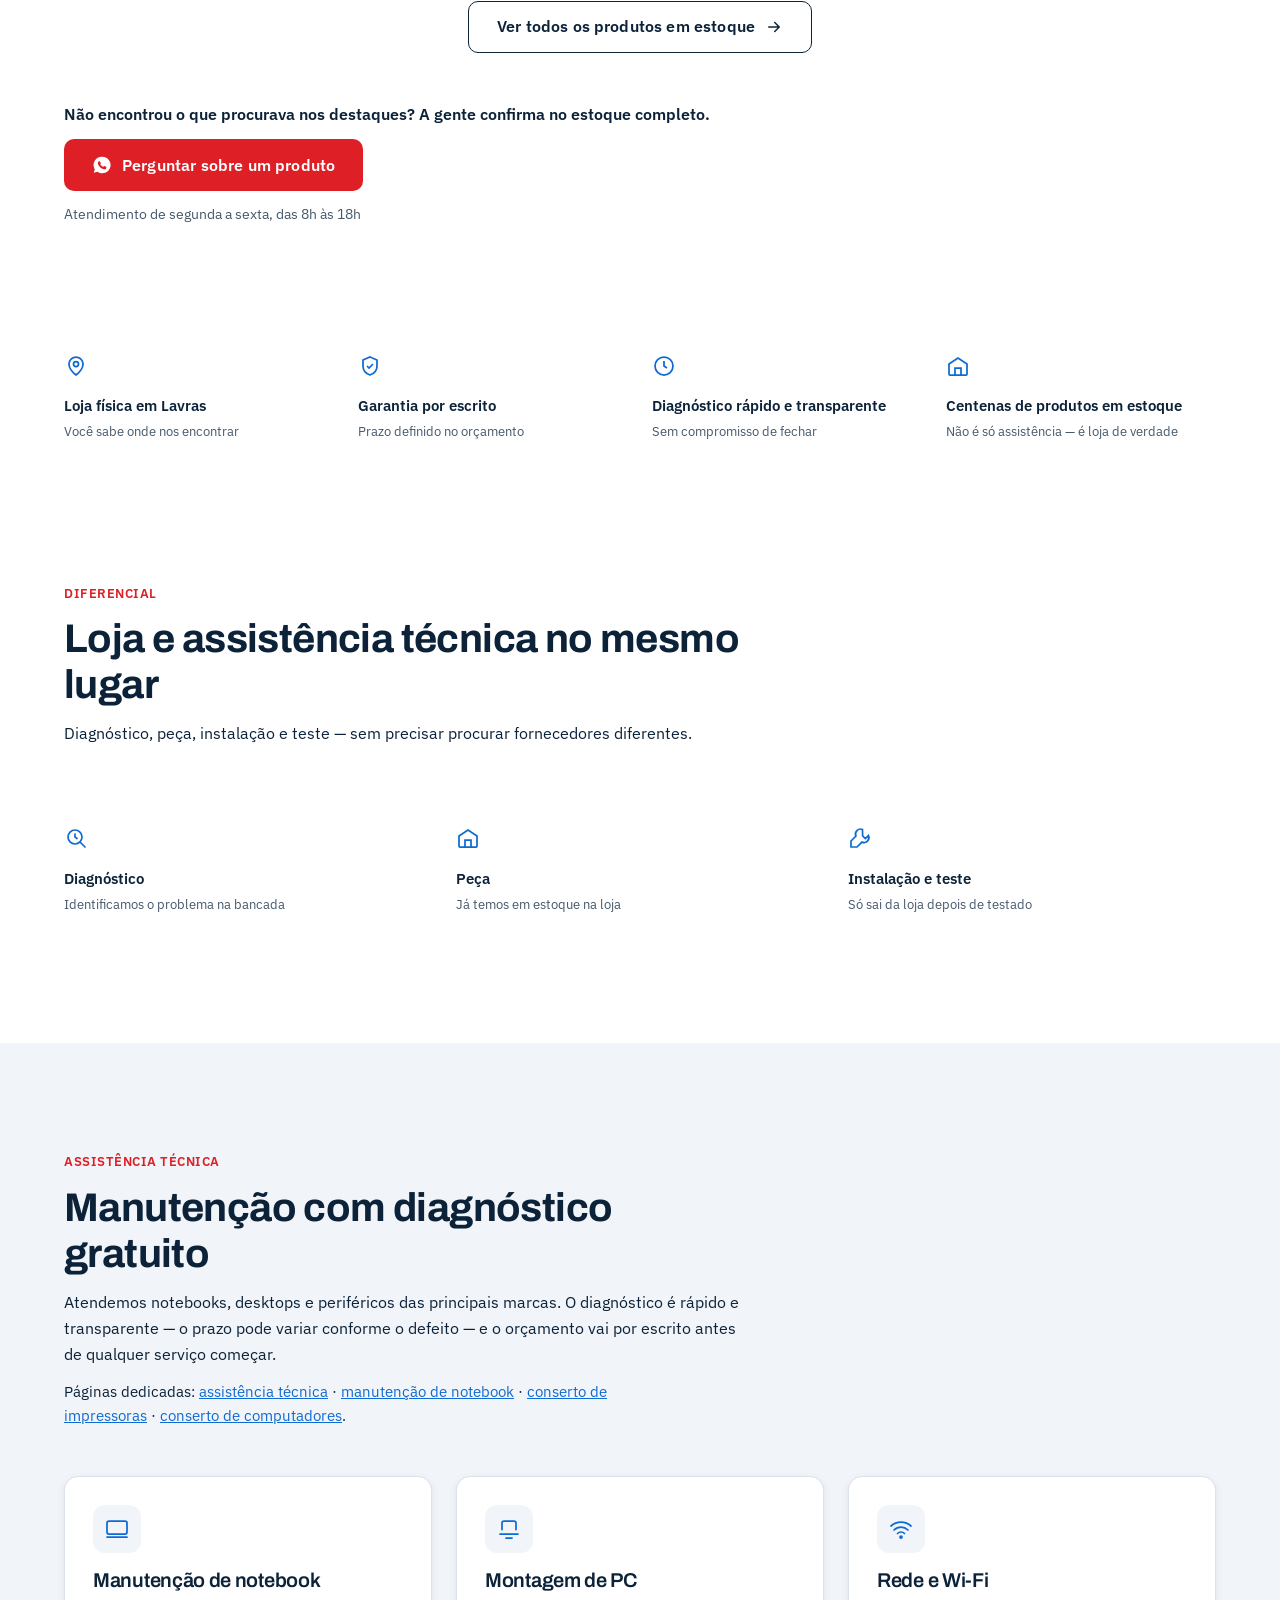
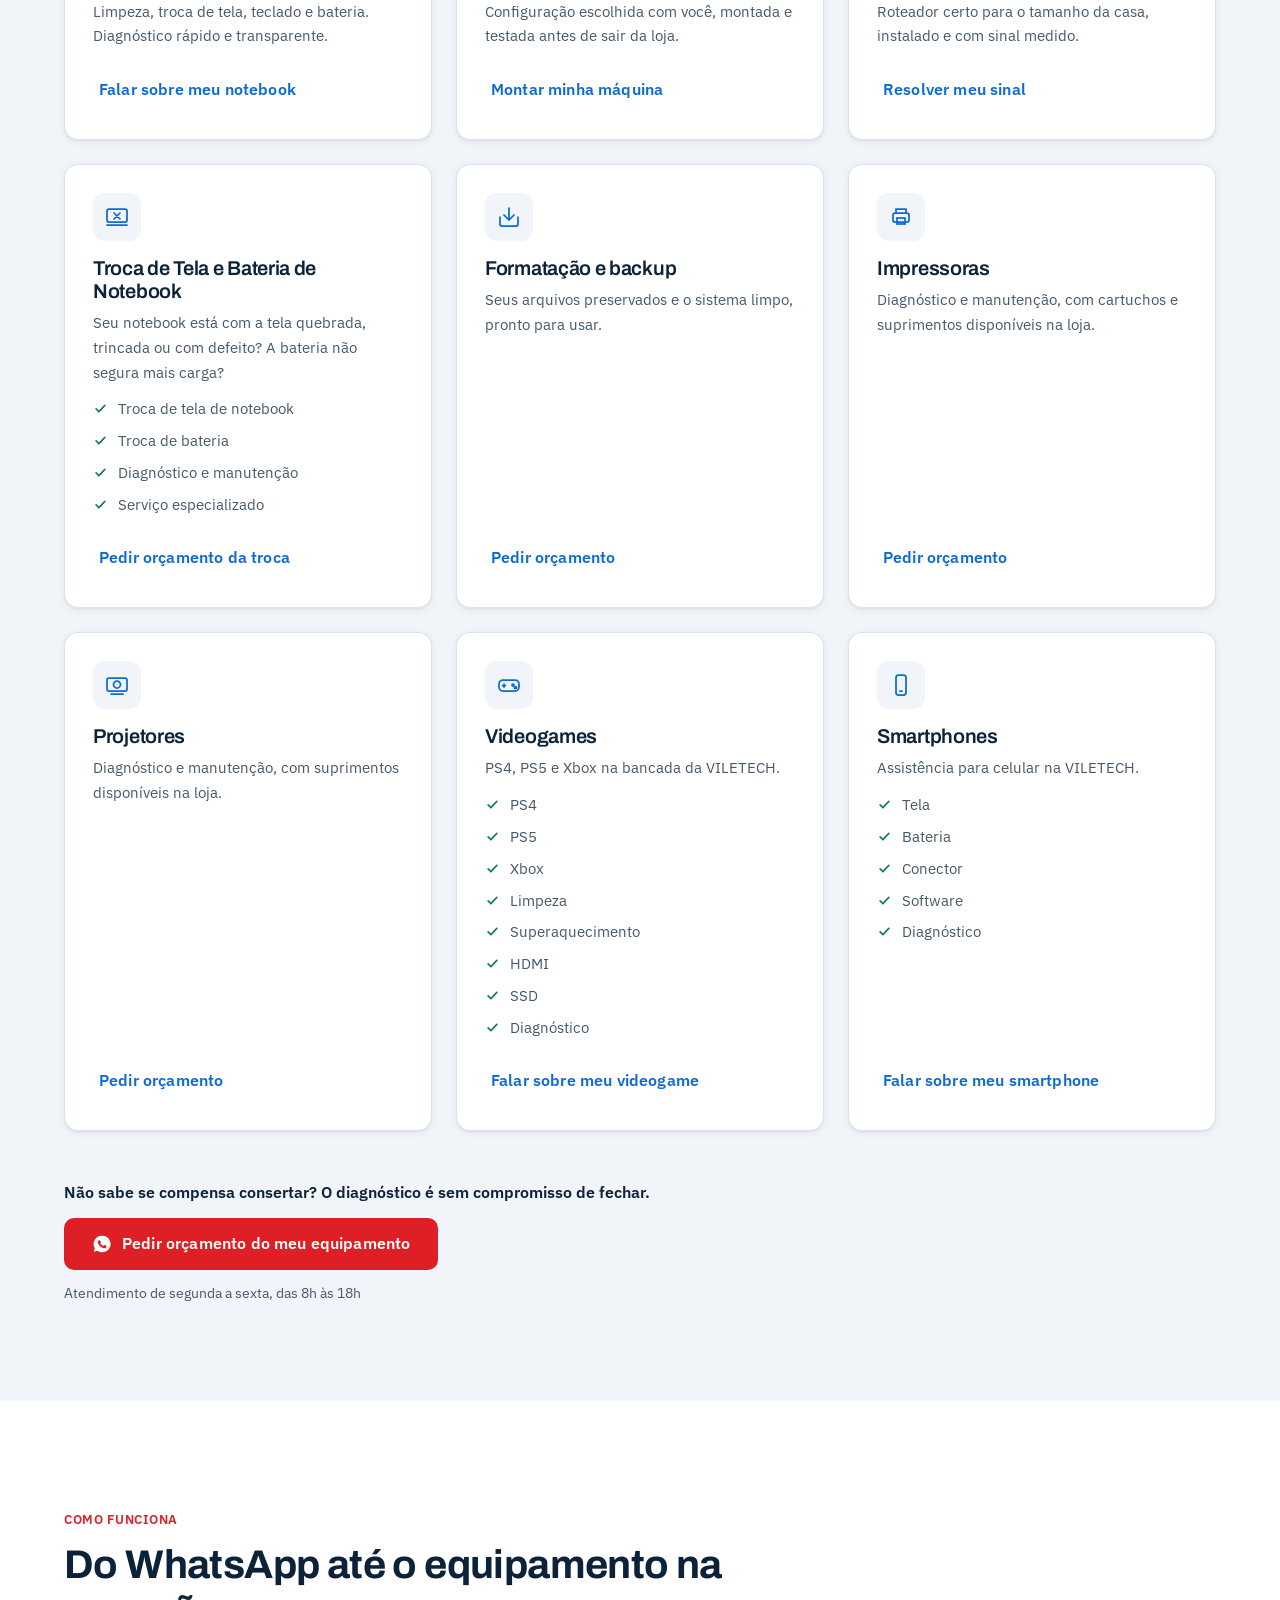
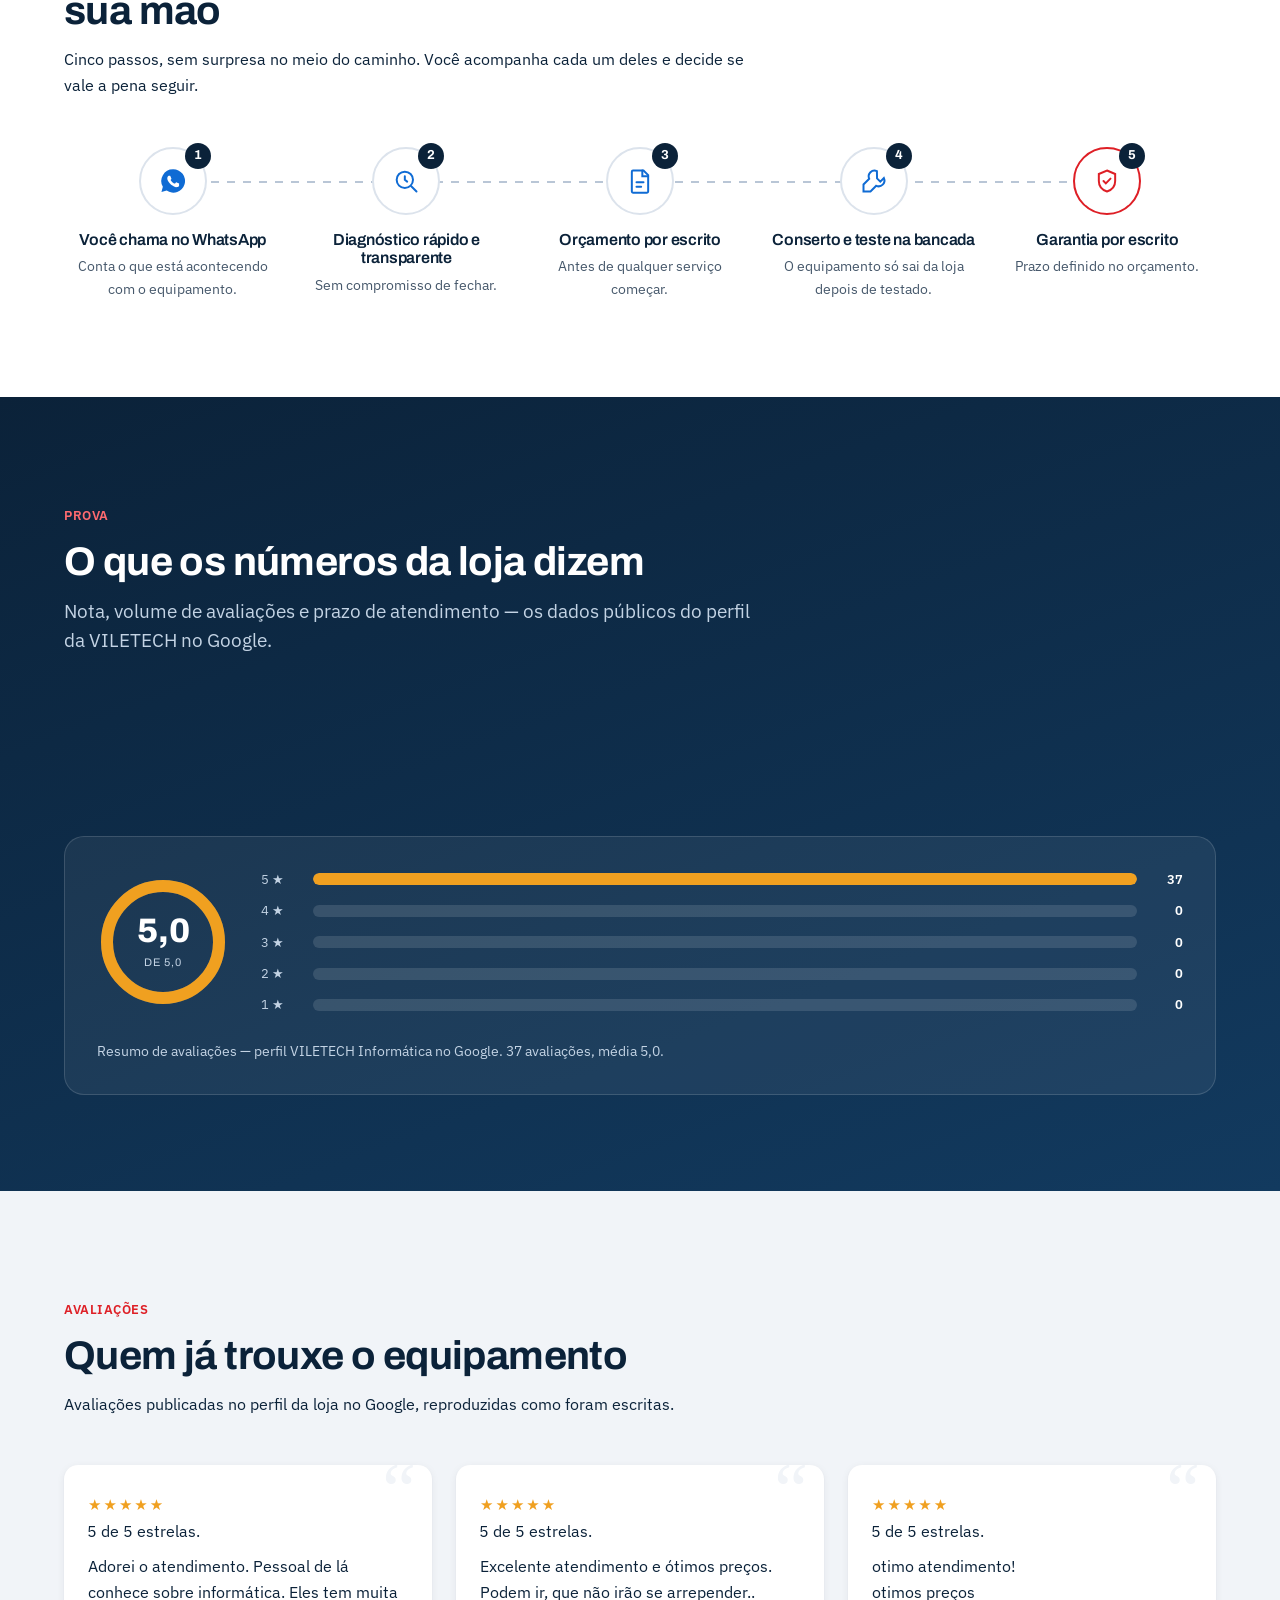
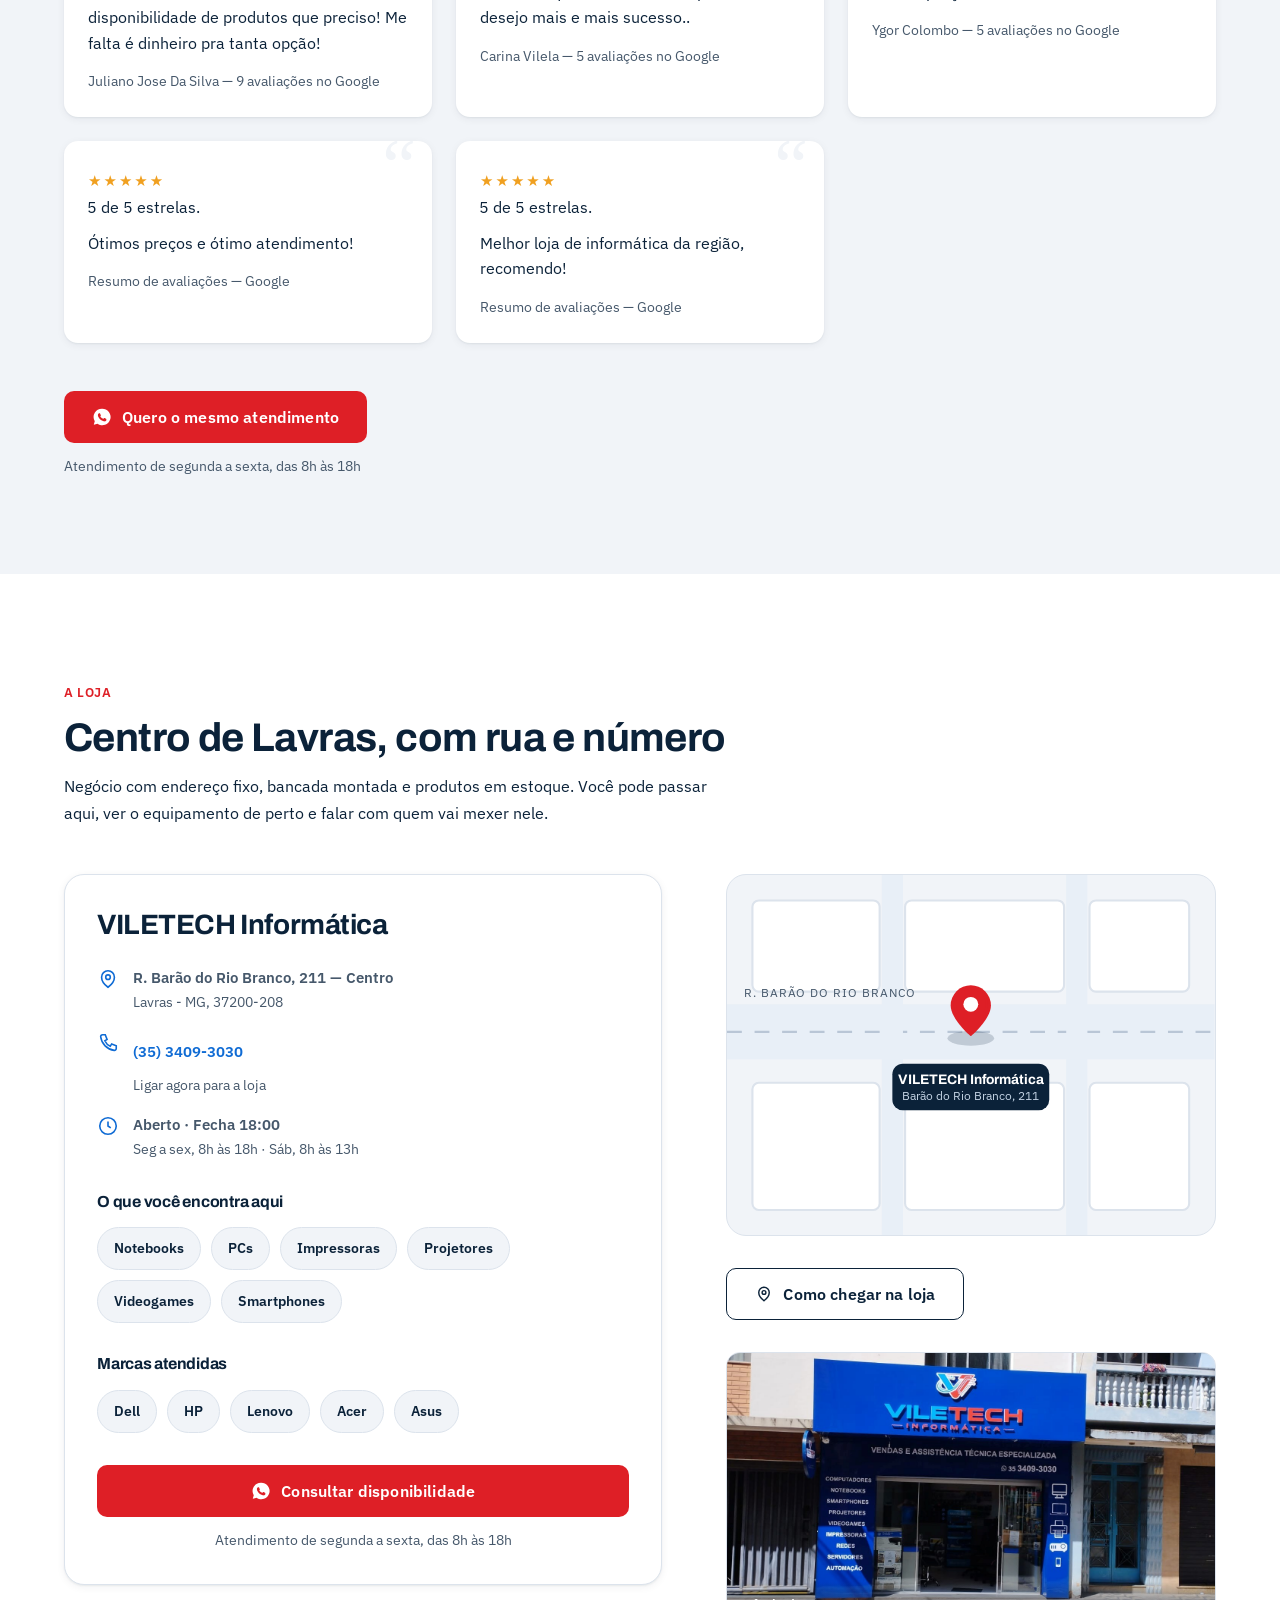
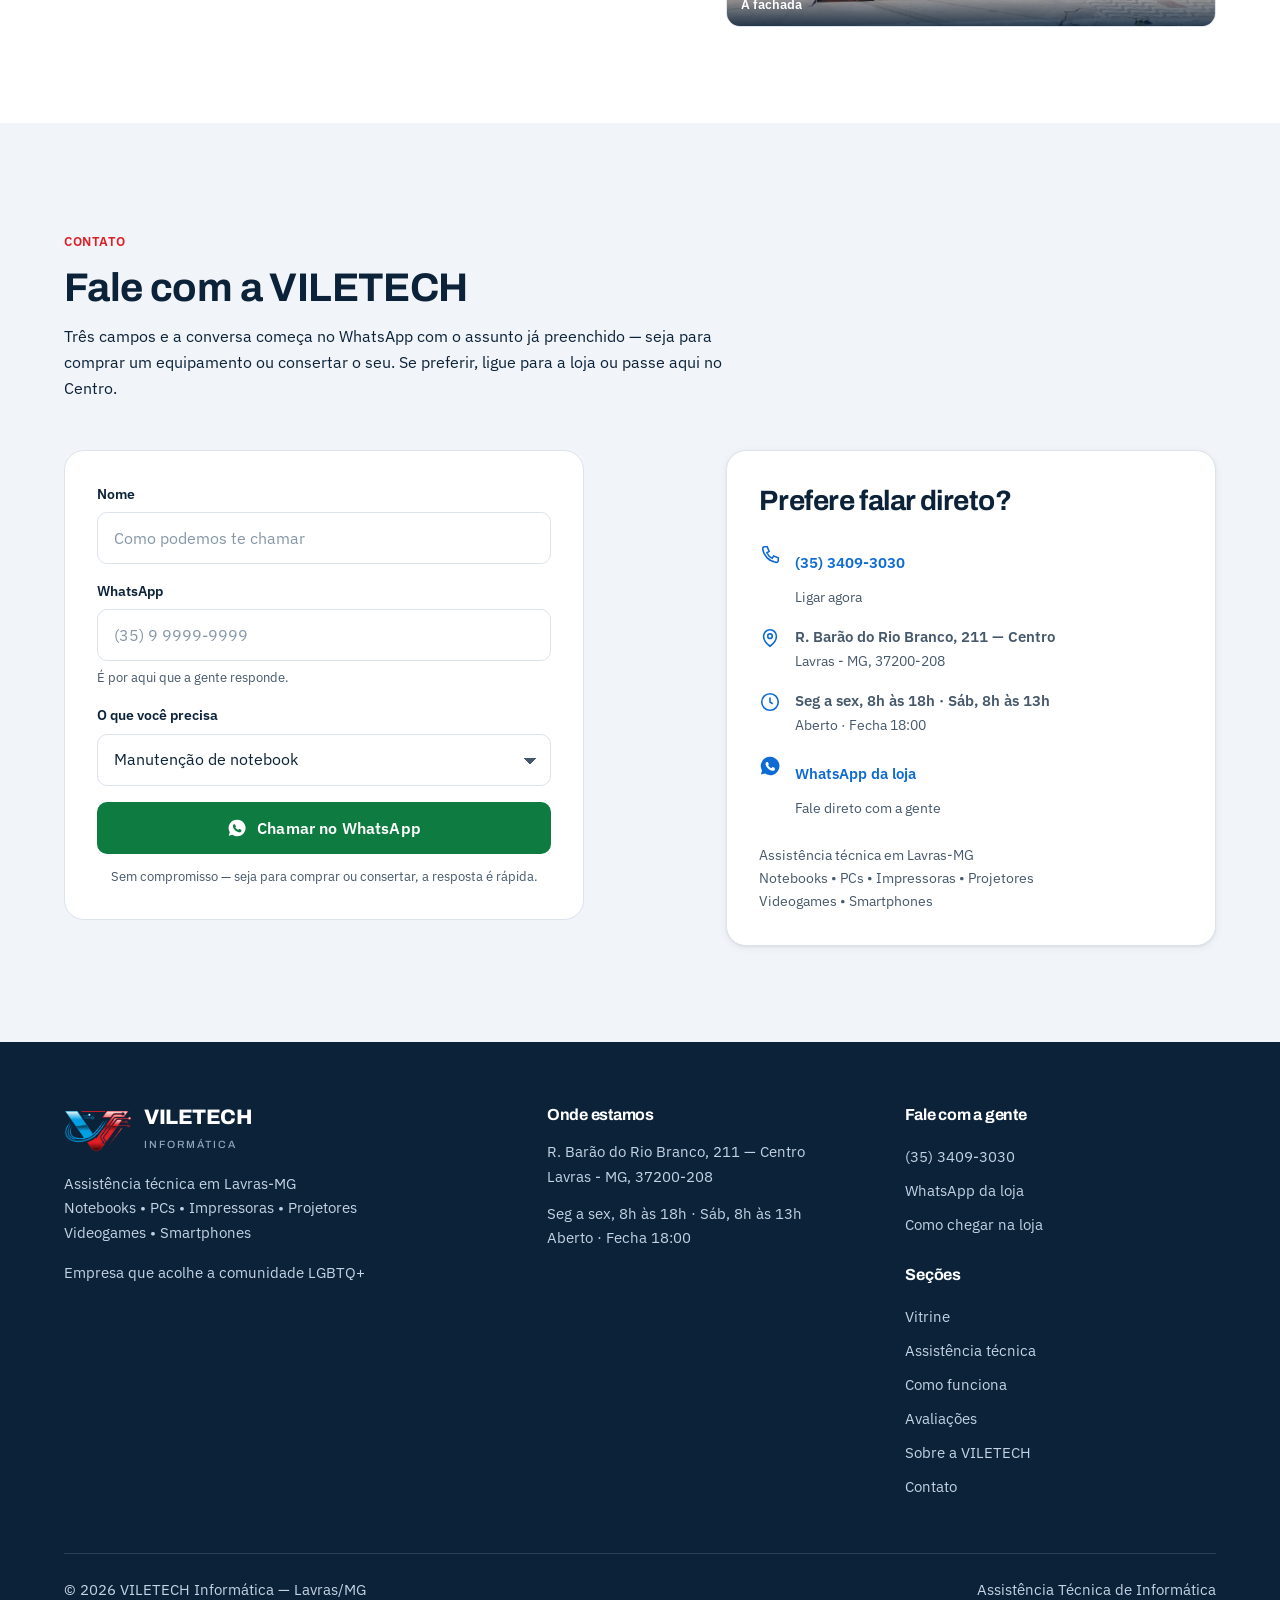
==== commit 94259b43: "Corrige texto do balão flutuante para "Fale com a gente" Co-Authored-By: Claude Sonnet 5 <noreply@an" ====
--- a/index.html
+++ b/index.html
@@ -915,7 +915,7 @@
 
 <!-- ========================= BOTÃO FLUTUANTE ========================= -->
 <div class="flutuante-area" id="areaFlutuante">
-  <span class="balao" id="balao" aria-hidden="true">Fala com a gente</span>
+  <span class="balao" id="balao" aria-hidden="true">Fale com a gente</span>
   <a class="flutuante" id="flutuante" data-zap="Olá! Estou no site da VILETECH." href="https://wa.me/553534093030?text=Ol%C3%A1!%20Estou%20no%20site%20da%20VILETECH." target="_blank" rel="noopener" aria-label="Falar no WhatsApp com a VILETECH Informática">
     <svg width="30" height="30" viewBox="0 0 24 24" fill="currentColor" aria-hidden="true" focusable="false"><path d="M12 2a10 10 0 0 0-8.7 15l-1.2 4.4 4.5-1.2A10 10 0 1 0 12 2zm5.3 14c-.2.6-1.2 1.2-1.7 1.2-.5.1-1 .1-1.6-.1-.4-.1-.9-.3-1.5-.6-2.6-1.1-4.3-3.8-4.4-4-.1-.2-1-1.4-1-2.6 0-1.2.6-1.8.9-2.1.2-.2.5-.3.7-.3h.5c.2 0 .4 0 .6.5l.8 1.9c.1.2 0 .4-.1.5l-.3.4c-.1.1-.3.3-.1.6.1.2.6 1 1.3 1.6.9.8 1.6 1 1.9 1.2.2.1.4 0 .5-.1l.7-.8c.2-.2.3-.2.6-.1l1.7.8c.3.1.5.2.5.4 0 .1 0 .5-.2 1z"/></svg>
   </a>
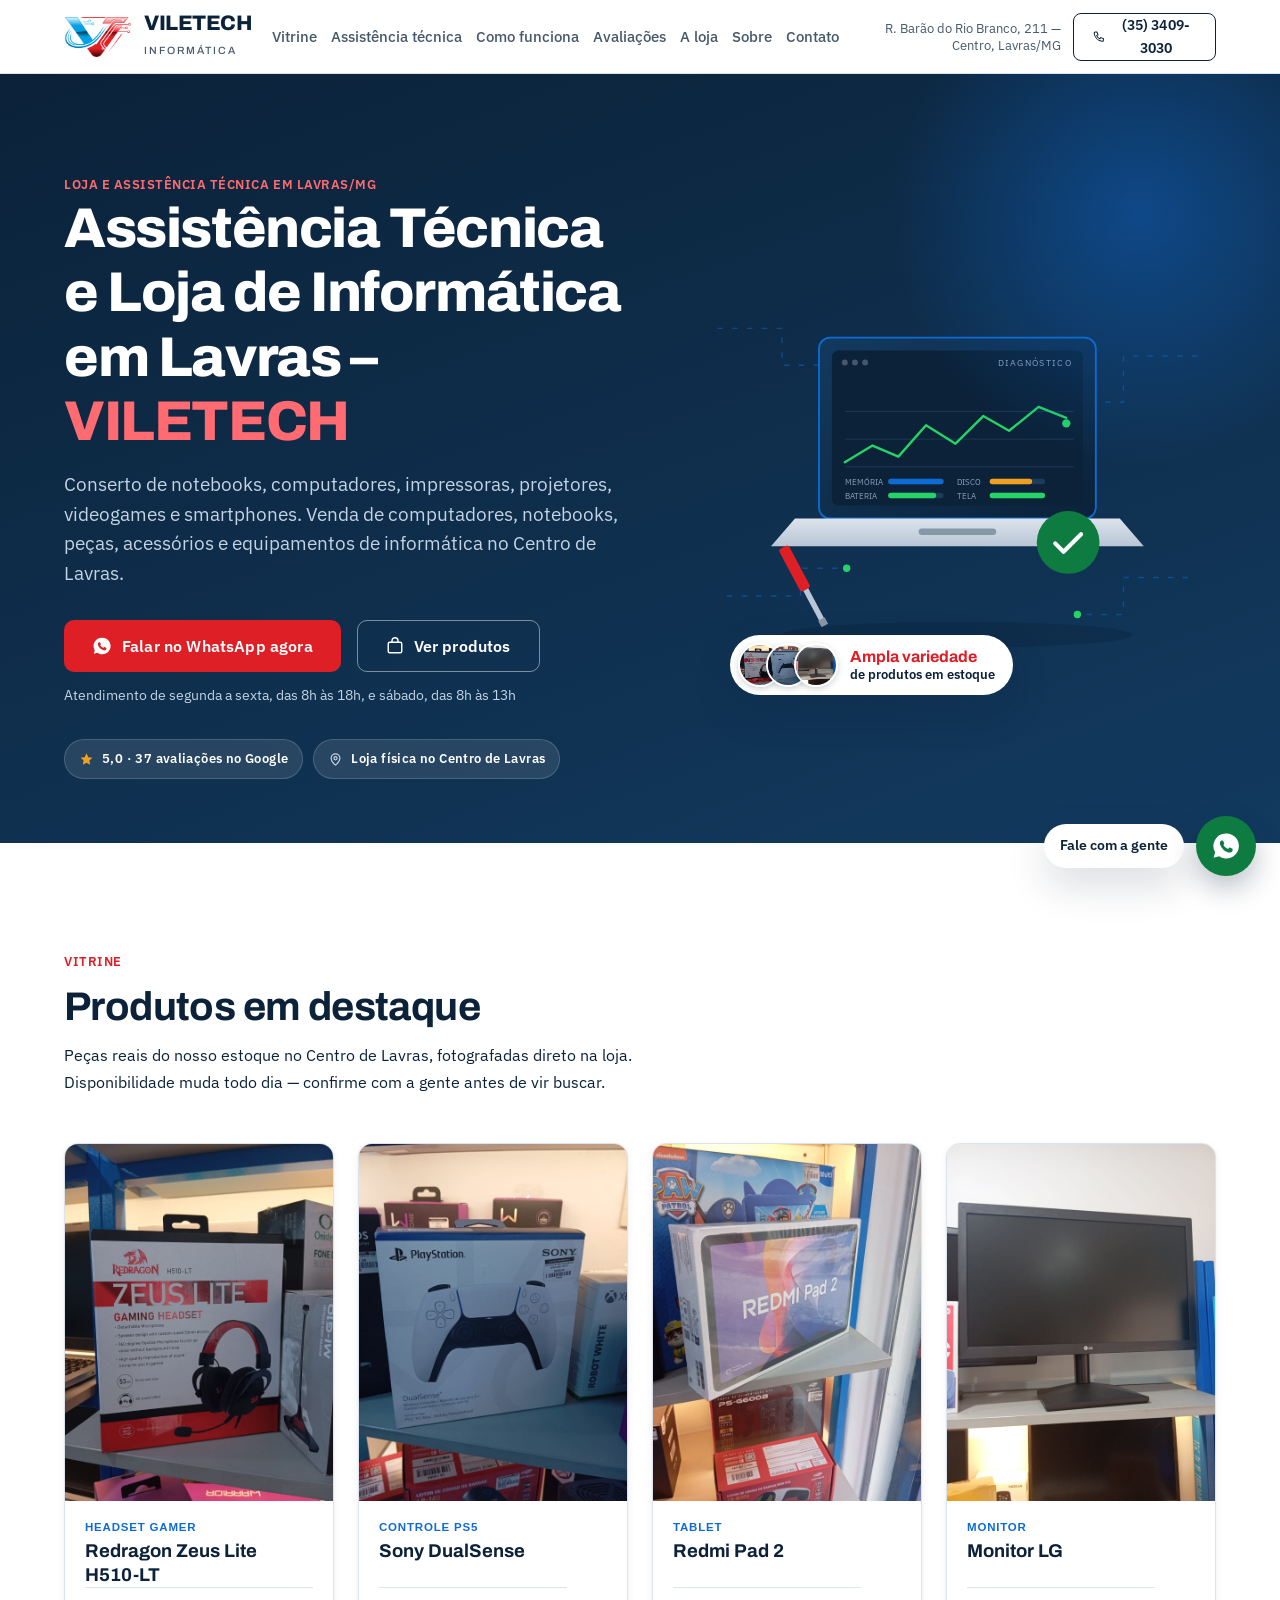
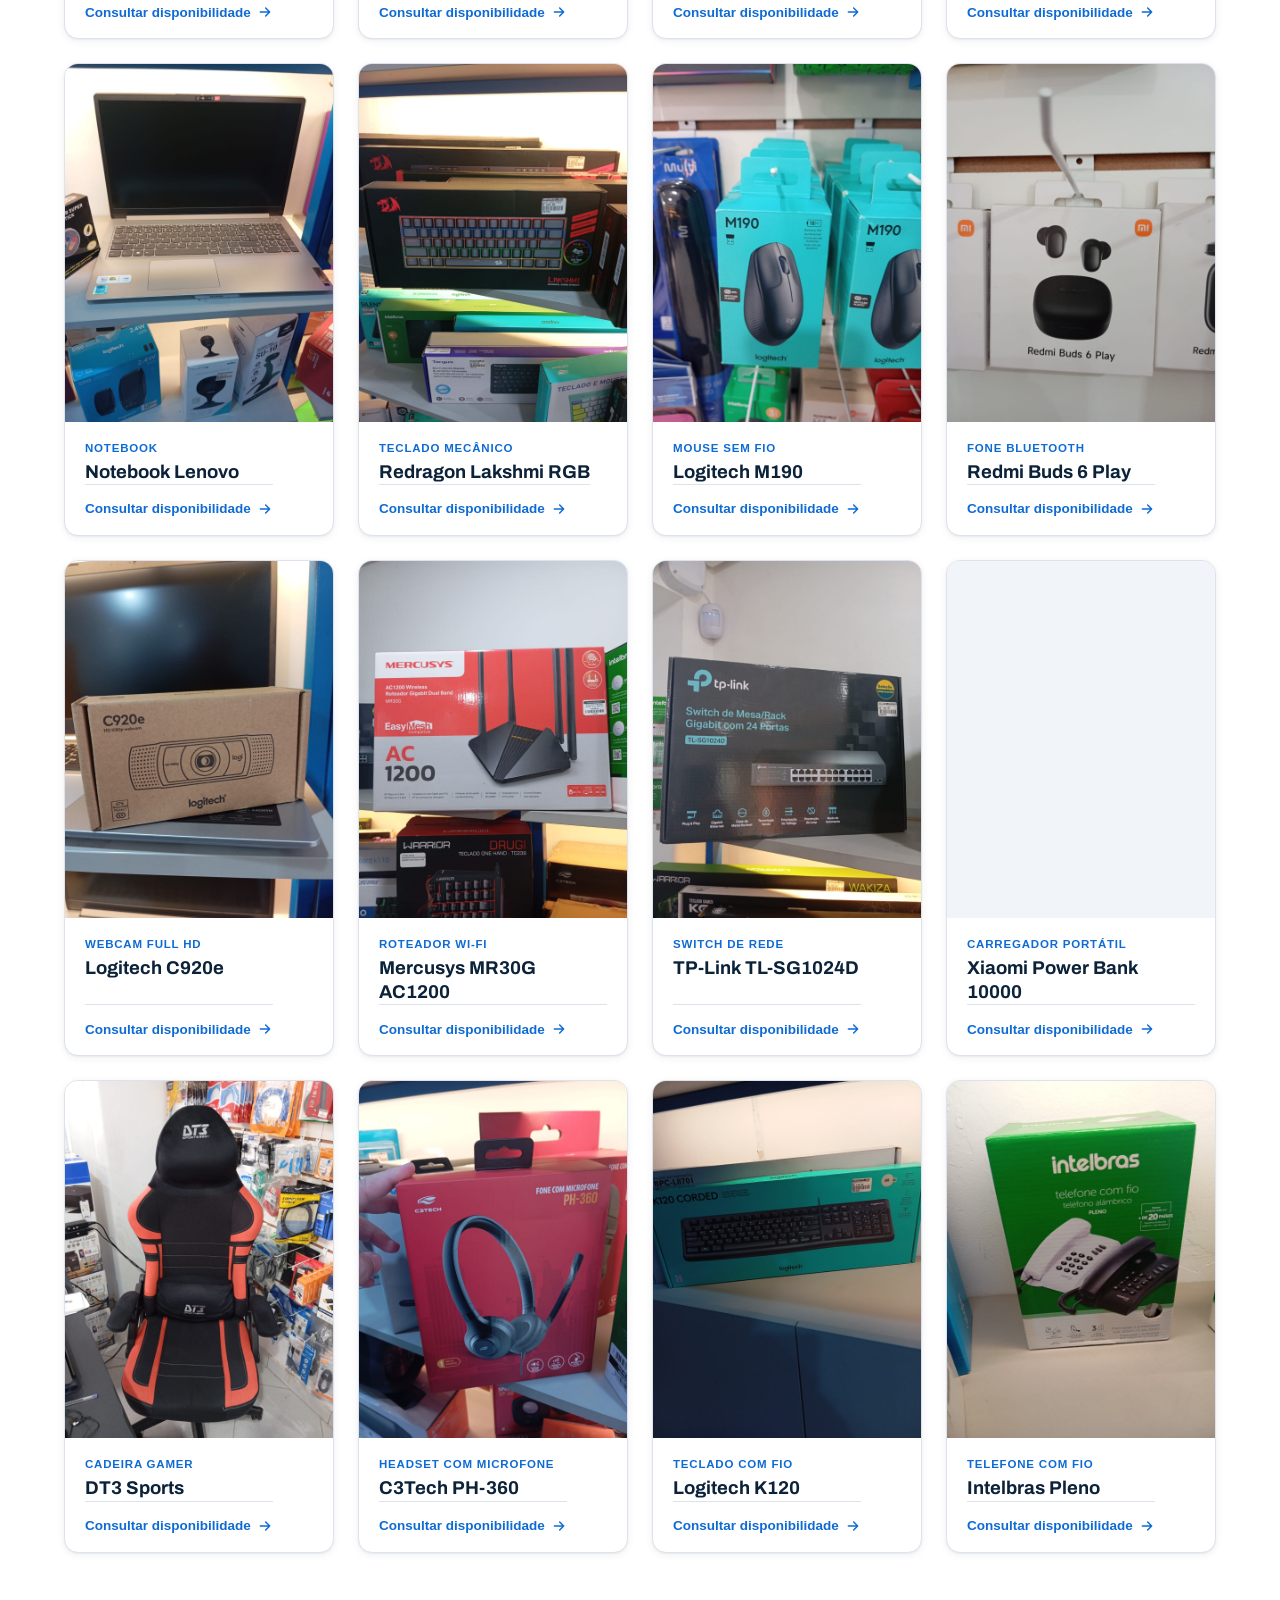
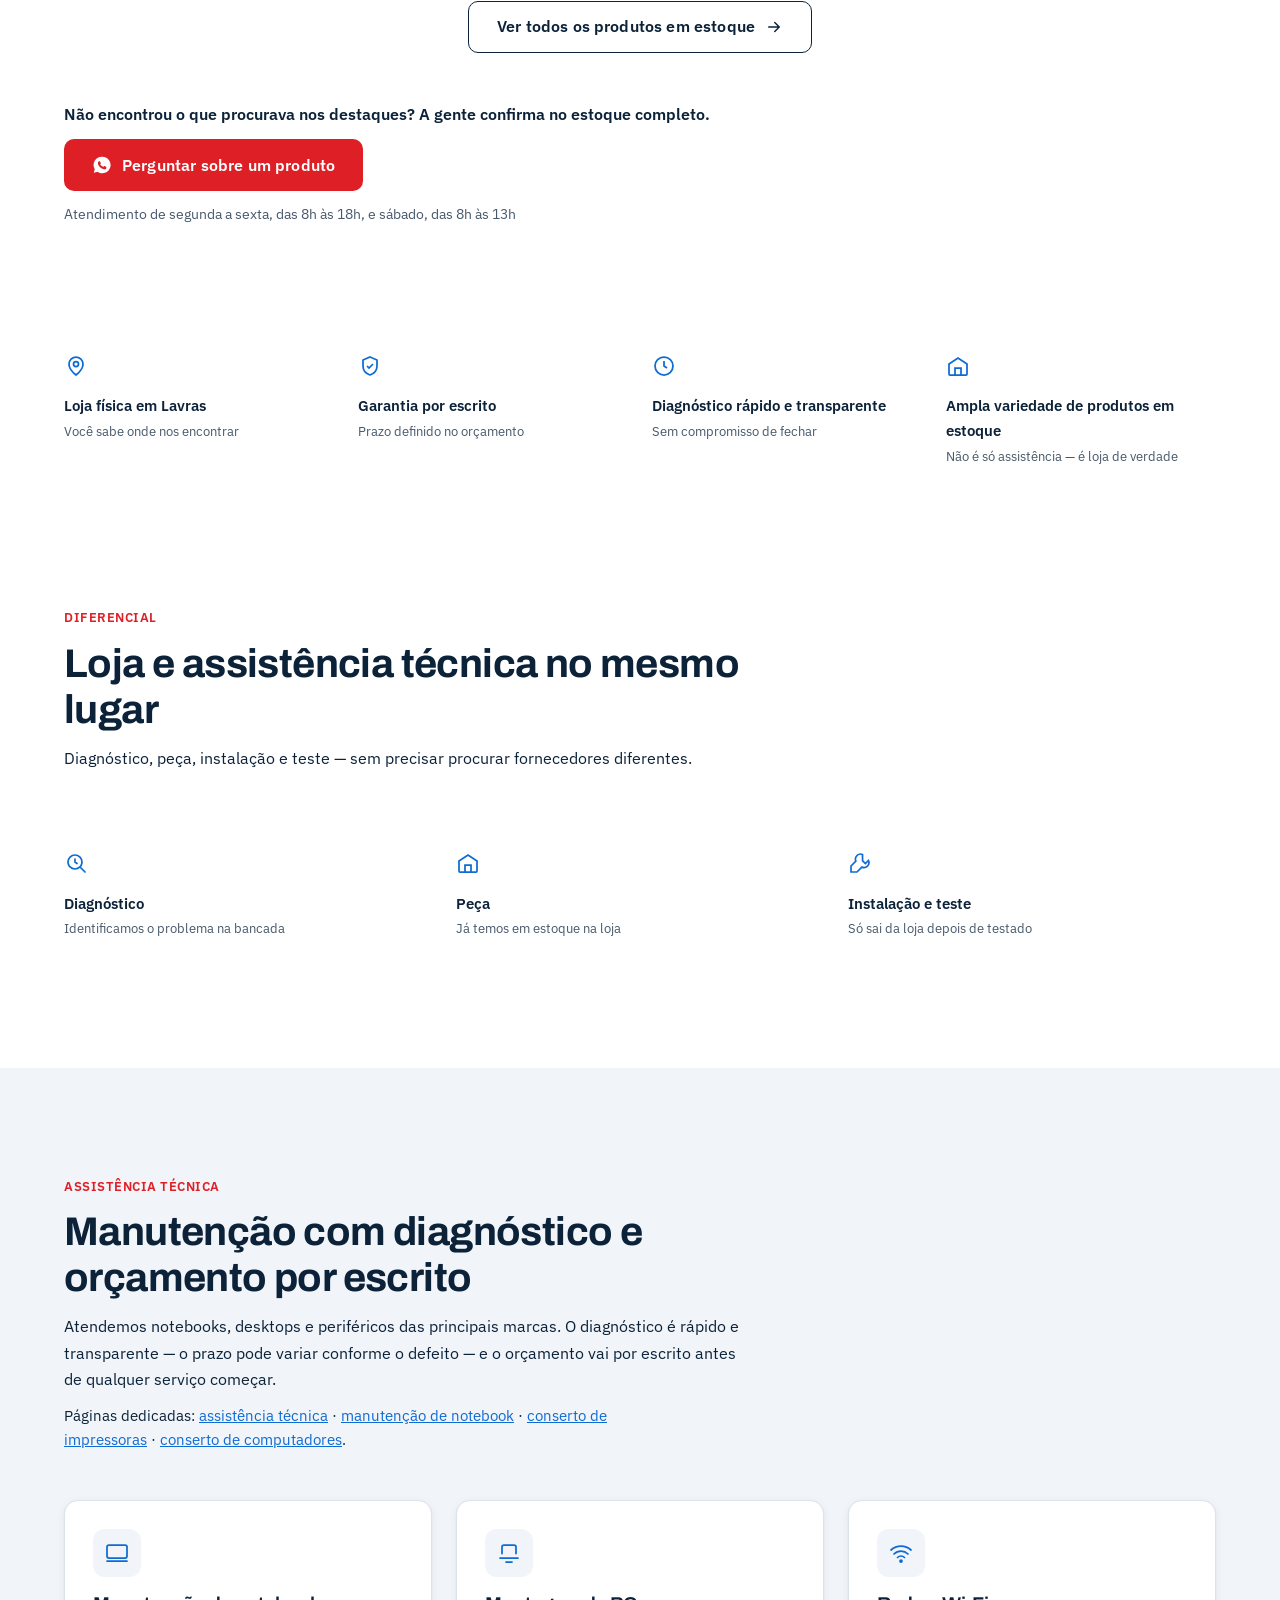
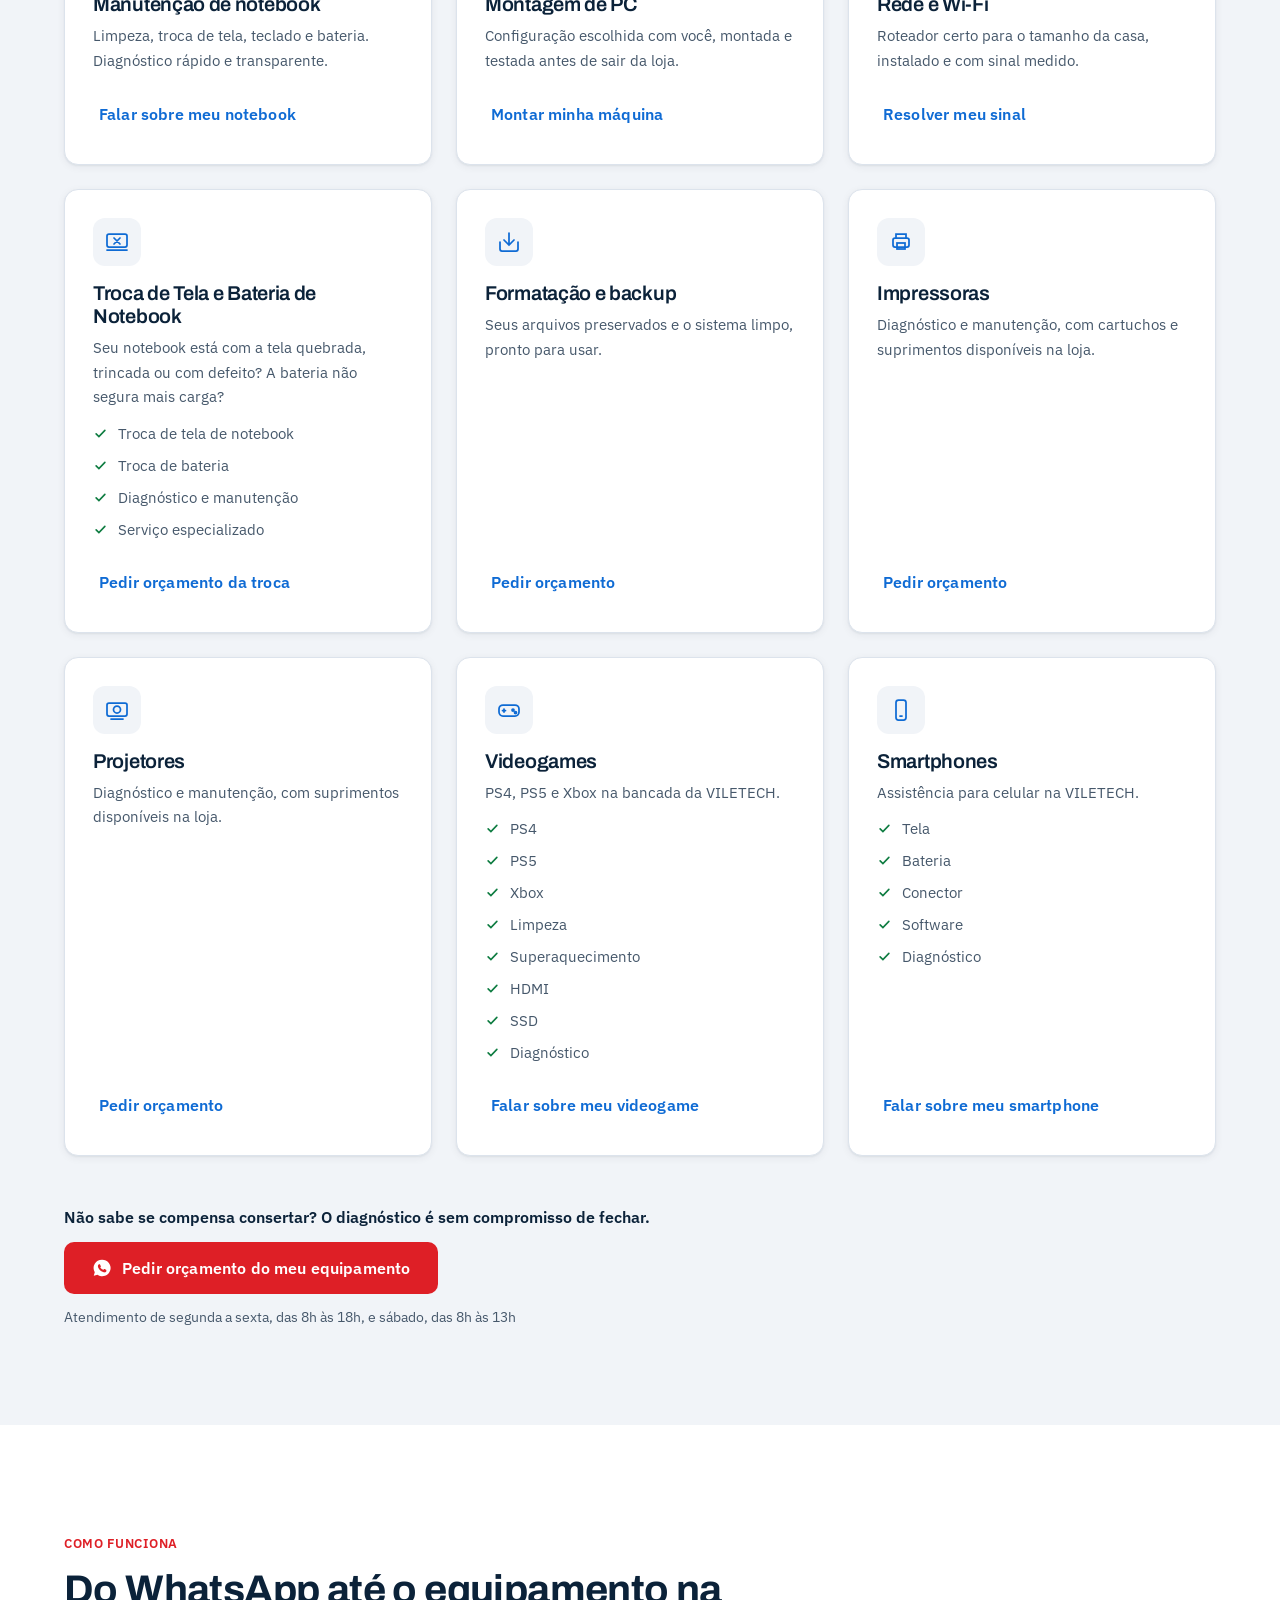
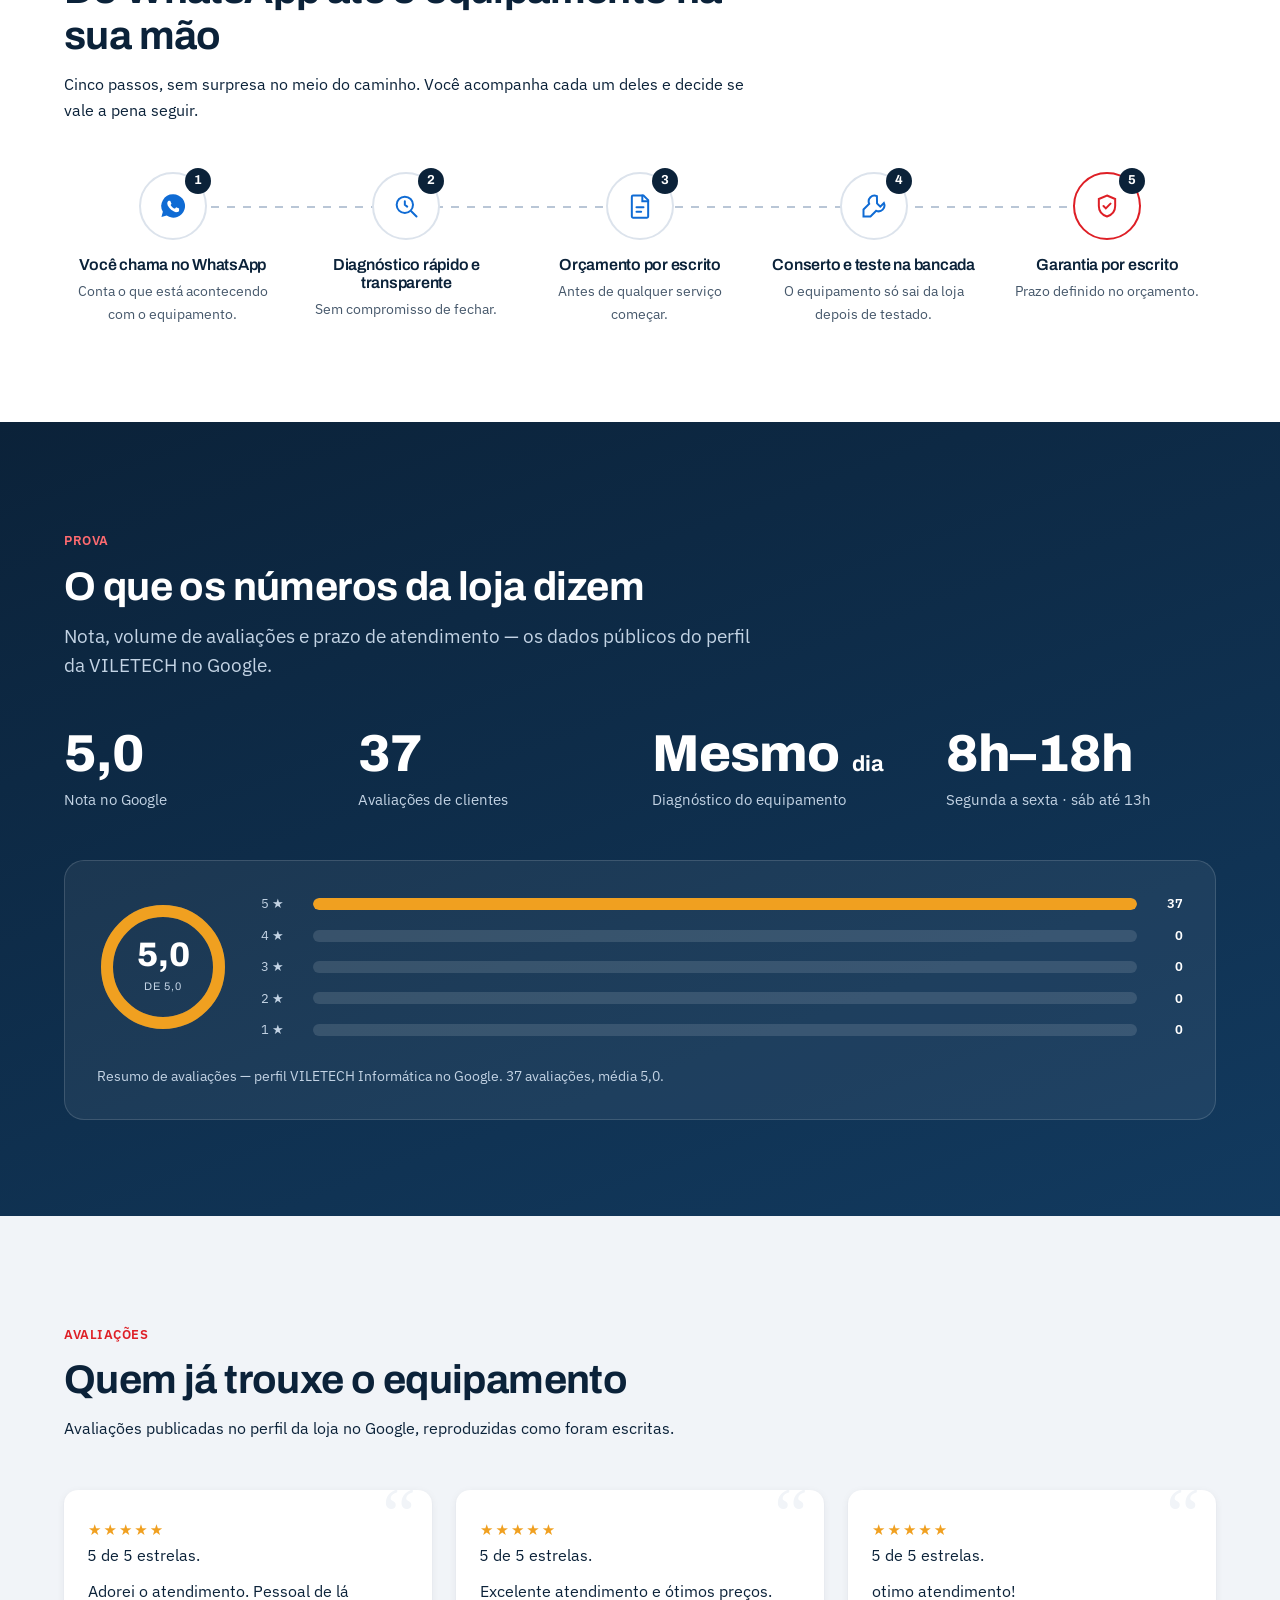
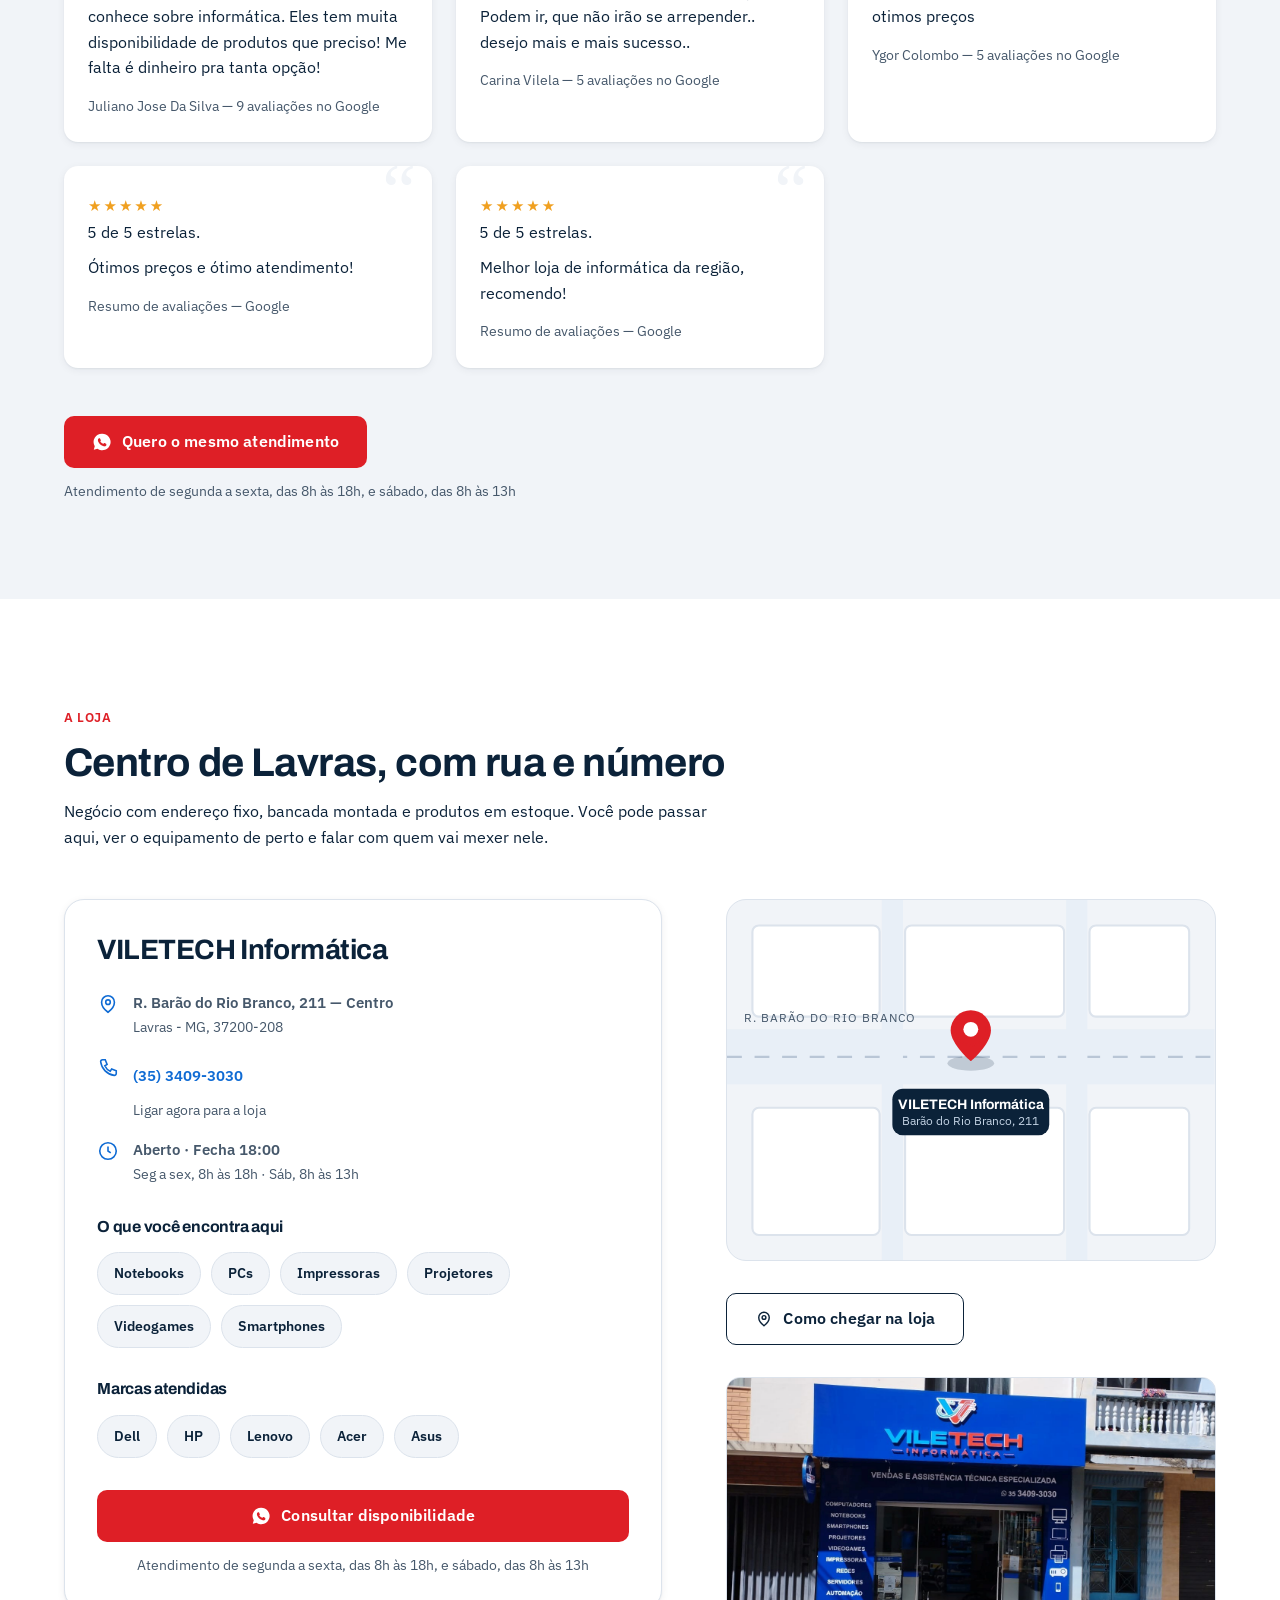
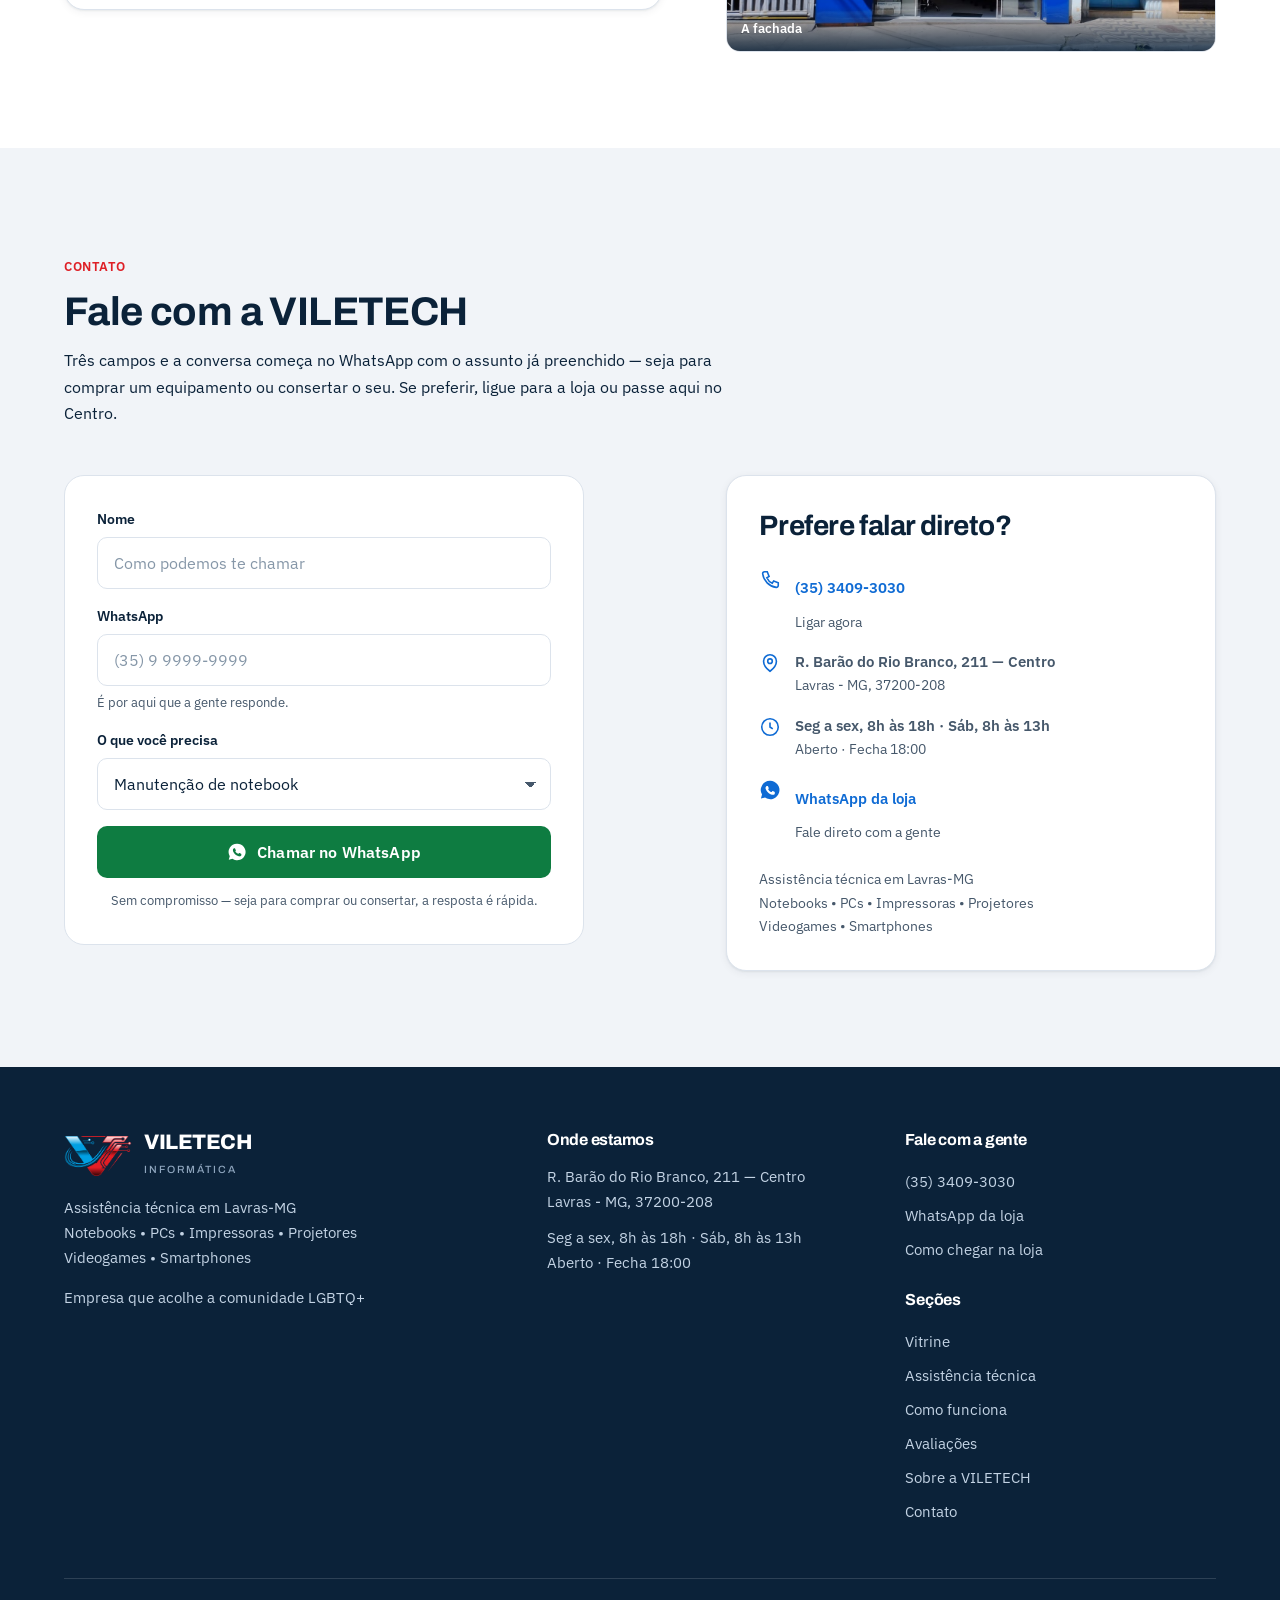
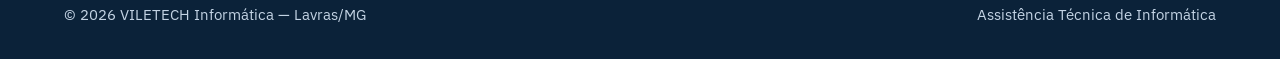
==== commit 1121bf25: "Corrige consistência de horário, copy não confirmada e domínio canônico - Padroniza horário (inclui " ====
--- a/index.html
+++ b/index.html
@@ -11,13 +11,13 @@
 <meta property="og:site_name" content="VILETECH Informática">
 <meta property="og:title" content="VILETECH Informática — Loja de tecnologia e assistência em Lavras/MG">
 <meta property="og:description" content="Notebooks, videogames, redes e acessórios em estoque, além de manutenção de notebook, montagem de PC e assistência técnica em Lavras/MG. Loja física no Centro, diagnóstico rápido e transparente.">
-<meta property="og:url" content="https://viletechinformatica.com.br/">
-<meta property="og:image" content="https://viletechinformatica.com.br/img/logo-viletech-512.png">
+<meta property="og:url" content="https://www.viletechinformatica.com.br/">
+<meta property="og:image" content="https://www.viletechinformatica.com.br/img/logo-viletech-512.png">
 <meta name="twitter:card" content="summary">
 <meta name="twitter:title" content="VILETECH Informática — Loja de tecnologia e assistência em Lavras/MG">
 <meta name="twitter:description" content="Notebooks, videogames, redes e acessórios em estoque, além de manutenção de notebook, montagem de PC e assistência técnica em Lavras/MG.">
-<meta name="twitter:image" content="https://viletechinformatica.com.br/img/logo-viletech-512.png">
-<link rel="canonical" href="https://viletechinformatica.com.br/">
+<meta name="twitter:image" content="https://www.viletechinformatica.com.br/img/logo-viletech-512.png">
+<link rel="canonical" href="https://www.viletechinformatica.com.br/">
 <link rel="icon" type="image/png" href="img/favicon-32.png">
 <link rel="apple-touch-icon" href="img/apple-touch-icon.png">
 <link rel="preconnect" href="https://fonts.googleapis.com">
@@ -29,9 +29,9 @@
   "@context": "https://schema.org",
   "@type": "ElectronicsStore",
   "name": "VILETECH Informática",
-  "image": "https://viletechinformatica.com.br/img/logo-viletech-512.png",
-  "logo": "https://viletechinformatica.com.br/img/logo-viletech-512.png",
-  "url": "https://viletechinformatica.com.br/",
+  "image": "https://www.viletechinformatica.com.br/img/logo-viletech-512.png",
+  "logo": "https://www.viletechinformatica.com.br/img/logo-viletech-512.png",
+  "url": "https://www.viletechinformatica.com.br/",
   "telephone": "+553534093030",
   "address": {
     "@type": "PostalAddress",
@@ -76,7 +76,7 @@
   <div class="topo-in">
     <a class="marca" href="#inicio" aria-label="VILETECH Informática — início">
       <img class="marca-logo" src="img/logo-viletech-mark.png" width="68" height="40" alt="" aria-hidden="true">
-      <span class="marca-txt"><strong><span class="marca-vile">Vile</span><span class="marca-tech">Tech</span></strong><span>Informática</span></span>
+      <span class="marca-txt"><strong>VILETECH</strong><span>Informática</span></span>
     </a>
 
     <nav class="menu" id="menu" aria-label="Navegação principal">
@@ -127,7 +127,7 @@
             Ver produtos
           </a>
         </div>
-        <p class="micro-cta">Atendimento de segunda a sexta, das 8h às 18h</p>
+        <p class="micro-cta">Atendimento de segunda a sexta, das 8h às 18h, e sábado, das 8h às 13h</p>
 
         <ul class="selos">
           <li class="selo-topo">
@@ -238,7 +238,7 @@
           <img src="vitrine/1.jpg" alt="" loading="eager" decoding="async" width="120" height="120">
           <img src="vitrine/65.jpg" alt="" loading="eager" decoding="async" width="120" height="120">
           <img src="vitrine/89.jpg" alt="" loading="eager" decoding="async" width="120" height="120">
-          <span class="hero-vitrine-badge"><strong>Centenas</strong>de produtos em estoque</span>
+          <span class="hero-vitrine-badge"><strong>Ampla variedade</strong>de produtos em estoque</span>
         </a>
       </div>
     </div>
@@ -270,7 +270,7 @@
           <svg width="20" height="20" viewBox="0 0 24 24" fill="currentColor" aria-hidden="true" focusable="false"><path d="M12 2a10 10 0 0 0-8.7 15l-1.2 4.4 4.5-1.2A10 10 0 1 0 12 2zm5.3 14c-.2.6-1.2 1.2-1.7 1.2-.5.1-1 .1-1.6-.1-.4-.1-.9-.3-1.5-.6-2.6-1.1-4.3-3.8-4.4-4-.1-.2-1-1.4-1-2.6 0-1.2.6-1.8.9-2.1.2-.2.5-.3.7-.3h.5c.2 0 .4 0 .6.5l.8 1.9c.1.2 0 .4-.1.5l-.3.4c-.1.1-.3.3-.1.6.1.2.6 1 1.3 1.6.9.8 1.6 1 1.9 1.2.2.1.4 0 .5-.1l.7-.8c.2-.2.3-.2.6-.1l1.7.8c.3.1.5.2.5.4 0 .1 0 .5-.2 1z"/></svg>
           Perguntar sobre um produto
         </a>
-        <p class="micro-cta">Atendimento de segunda a sexta, das 8h às 18h</p>
+        <p class="micro-cta">Atendimento de segunda a sexta, das 8h às 18h, e sábado, das 8h às 13h</p>
       </div>
     </div>
   </section>
@@ -318,7 +318,7 @@
         </li>
         <li class="revela" data-atraso="3">
           <span class="ic" aria-hidden="true"><svg width="24" height="24" viewBox="0 0 24 24" fill="none" stroke="currentColor" stroke-width="1.75" focusable="false"><path d="M3 10l9-6 9 6v10a1 1 0 0 1-1 1H4a1 1 0 0 1-1-1z"/><path d="M9 21v-7h6v7"/></svg></span>
-          <strong>Centenas de produtos em estoque</strong><span>Não é só assistência — é loja de verdade</span>
+          <strong>Ampla variedade de produtos em estoque</strong><span>Não é só assistência — é loja de verdade</span>
         </li>
       </ul>
     </div>
@@ -359,7 +359,7 @@
     <div class="container">
       <div class="cabeca-secao revela">
         <p class="selo">Assistência técnica</p>
-        <h2 class="h2" id="tituloServicos">Manutenção com diagnóstico gratuito</h2>
+        <h2 class="h2" id="tituloServicos">Manutenção com diagnóstico e orçamento por escrito</h2>
         <p class="corpo">Atendemos notebooks, desktops e periféricos das principais marcas. O diagnóstico é rápido e transparente — o prazo pode variar conforme o defeito — e o orçamento vai por escrito antes de qualquer serviço começar.</p>
         <p class="corpo" style="font-size:14.5px;margin-top:var(--e3)">Páginas dedicadas: <a href="assistencia-tecnica-lavras/">assistência técnica</a> · <a href="manutencao-notebook-lavras/">manutenção de notebook</a> · <a href="conserto-impressoras-lavras/">conserto de impressoras</a> · <a href="conserto-computadores-lavras/">conserto de computadores</a>.</p>
       </div>
@@ -483,7 +483,7 @@
           <svg width="20" height="20" viewBox="0 0 24 24" fill="currentColor" aria-hidden="true" focusable="false"><path d="M12 2a10 10 0 0 0-8.7 15l-1.2 4.4 4.5-1.2A10 10 0 1 0 12 2zm5.3 14c-.2.6-1.2 1.2-1.7 1.2-.5.1-1 .1-1.6-.1-.4-.1-.9-.3-1.5-.6-2.6-1.1-4.3-3.8-4.4-4-.1-.2-1-1.4-1-2.6 0-1.2.6-1.8.9-2.1.2-.2.5-.3.7-.3h.5c.2 0 .4 0 .6.5l.8 1.9c.1.2 0 .4-.1.5l-.3.4c-.1.1-.3.3-.1.6.1.2.6 1 1.3 1.6.9.8 1.6 1 1.9 1.2.2.1.4 0 .5-.1l.7-.8c.2-.2.3-.2.6-.1l1.7.8c.3.1.5.2.5.4 0 .1 0 .5-.2 1z"/></svg>
           Pedir orçamento do meu equipamento
         </a>
-        <p class="micro-cta">Atendimento de segunda a sexta, das 8h às 18h</p>
+        <p class="micro-cta">Atendimento de segunda a sexta, das 8h às 18h, e sábado, das 8h às 13h</p>
       </div>
     </div>
   </section>
@@ -668,7 +668,7 @@
           <svg width="20" height="20" viewBox="0 0 24 24" fill="currentColor" aria-hidden="true" focusable="false"><path d="M12 2a10 10 0 0 0-8.7 15l-1.2 4.4 4.5-1.2A10 10 0 1 0 12 2zm5.3 14c-.2.6-1.2 1.2-1.7 1.2-.5.1-1 .1-1.6-.1-.4-.1-.9-.3-1.5-.6-2.6-1.1-4.3-3.8-4.4-4-.1-.2-1-1.4-1-2.6 0-1.2.6-1.8.9-2.1.2-.2.5-.3.7-.3h.5c.2 0 .4 0 .6.5l.8 1.9c.1.2 0 .4-.1.5l-.3.4c-.1.1-.3.3-.1.6.1.2.6 1 1.3 1.6.9.8 1.6 1 1.9 1.2.2.1.4 0 .5-.1l.7-.8c.2-.2.3-.2.6-.1l1.7.8c.3.1.5.2.5.4 0 .1 0 .5-.2 1z"/></svg>
           Quero o mesmo atendimento
         </a>
-        <p class="micro-cta">Atendimento de segunda a sexta, das 8h às 18h</p>
+        <p class="micro-cta">Atendimento de segunda a sexta, das 8h às 18h, e sábado, das 8h às 13h</p>
       </div>
     </div>
   </section>
@@ -726,7 +726,7 @@
               <svg width="20" height="20" viewBox="0 0 24 24" fill="currentColor" aria-hidden="true" focusable="false"><path d="M12 2a10 10 0 0 0-8.7 15l-1.2 4.4 4.5-1.2A10 10 0 1 0 12 2zm5.3 14c-.2.6-1.2 1.2-1.7 1.2-.5.1-1 .1-1.6-.1-.4-.1-.9-.3-1.5-.6-2.6-1.1-4.3-3.8-4.4-4-.1-.2-1-1.4-1-2.6 0-1.2.6-1.8.9-2.1.2-.2.5-.3.7-.3h.5c.2 0 .4 0 .6.5l.8 1.9c.1.2 0 .4-.1.5l-.3.4c-.1.1-.3.3-.1.6.1.2.6 1 1.3 1.6.9.8 1.6 1 1.9 1.2.2.1.4 0 .5-.1l.7-.8c.2-.2.3-.2.6-.1l1.7.8c.3.1.5.2.5.4 0 .1 0 .5-.2 1z"/></svg>
               Consultar disponibilidade
             </a>
-            <p class="micro-cta" style="text-align:center">Atendimento de segunda a sexta, das 8h às 18h</p>
+            <p class="micro-cta" style="text-align:center">Atendimento de segunda a sexta, das 8h às 18h, e sábado, das 8h às 13h</p>
           </div>
         </div>
 
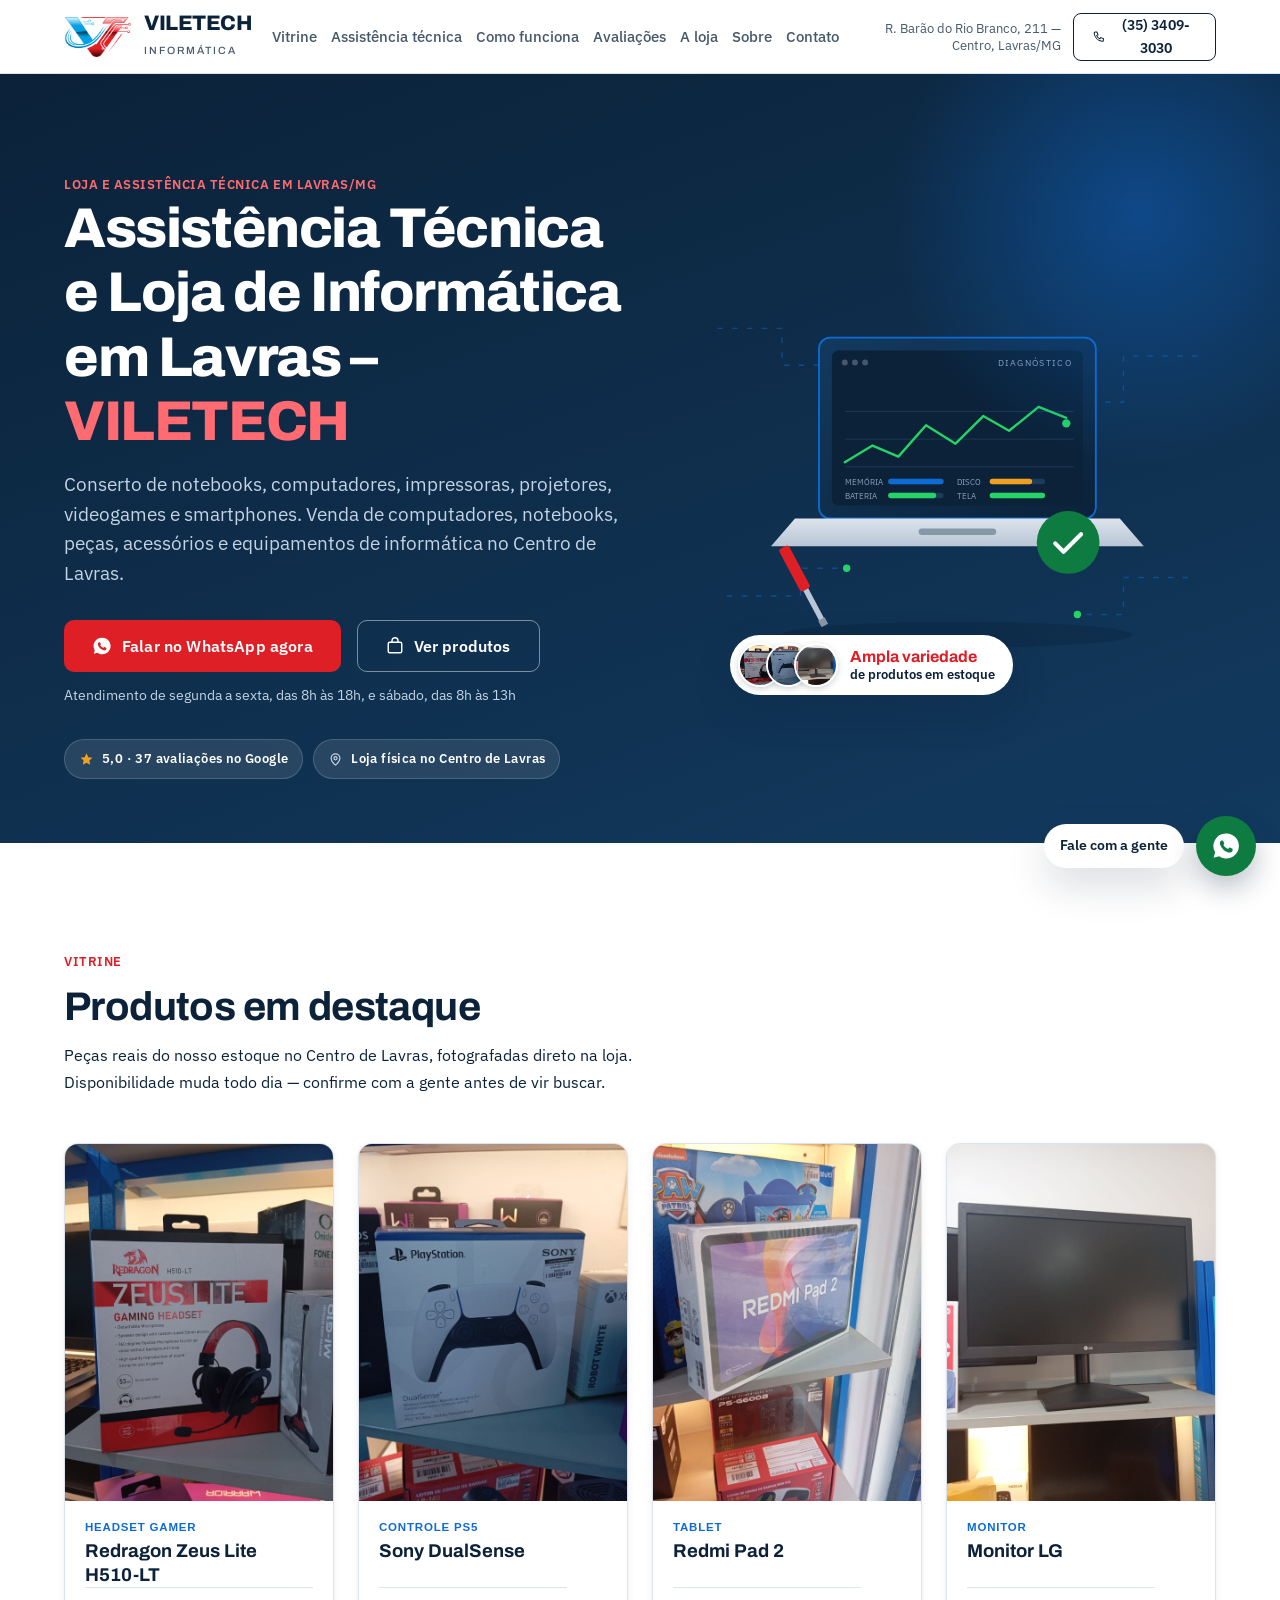
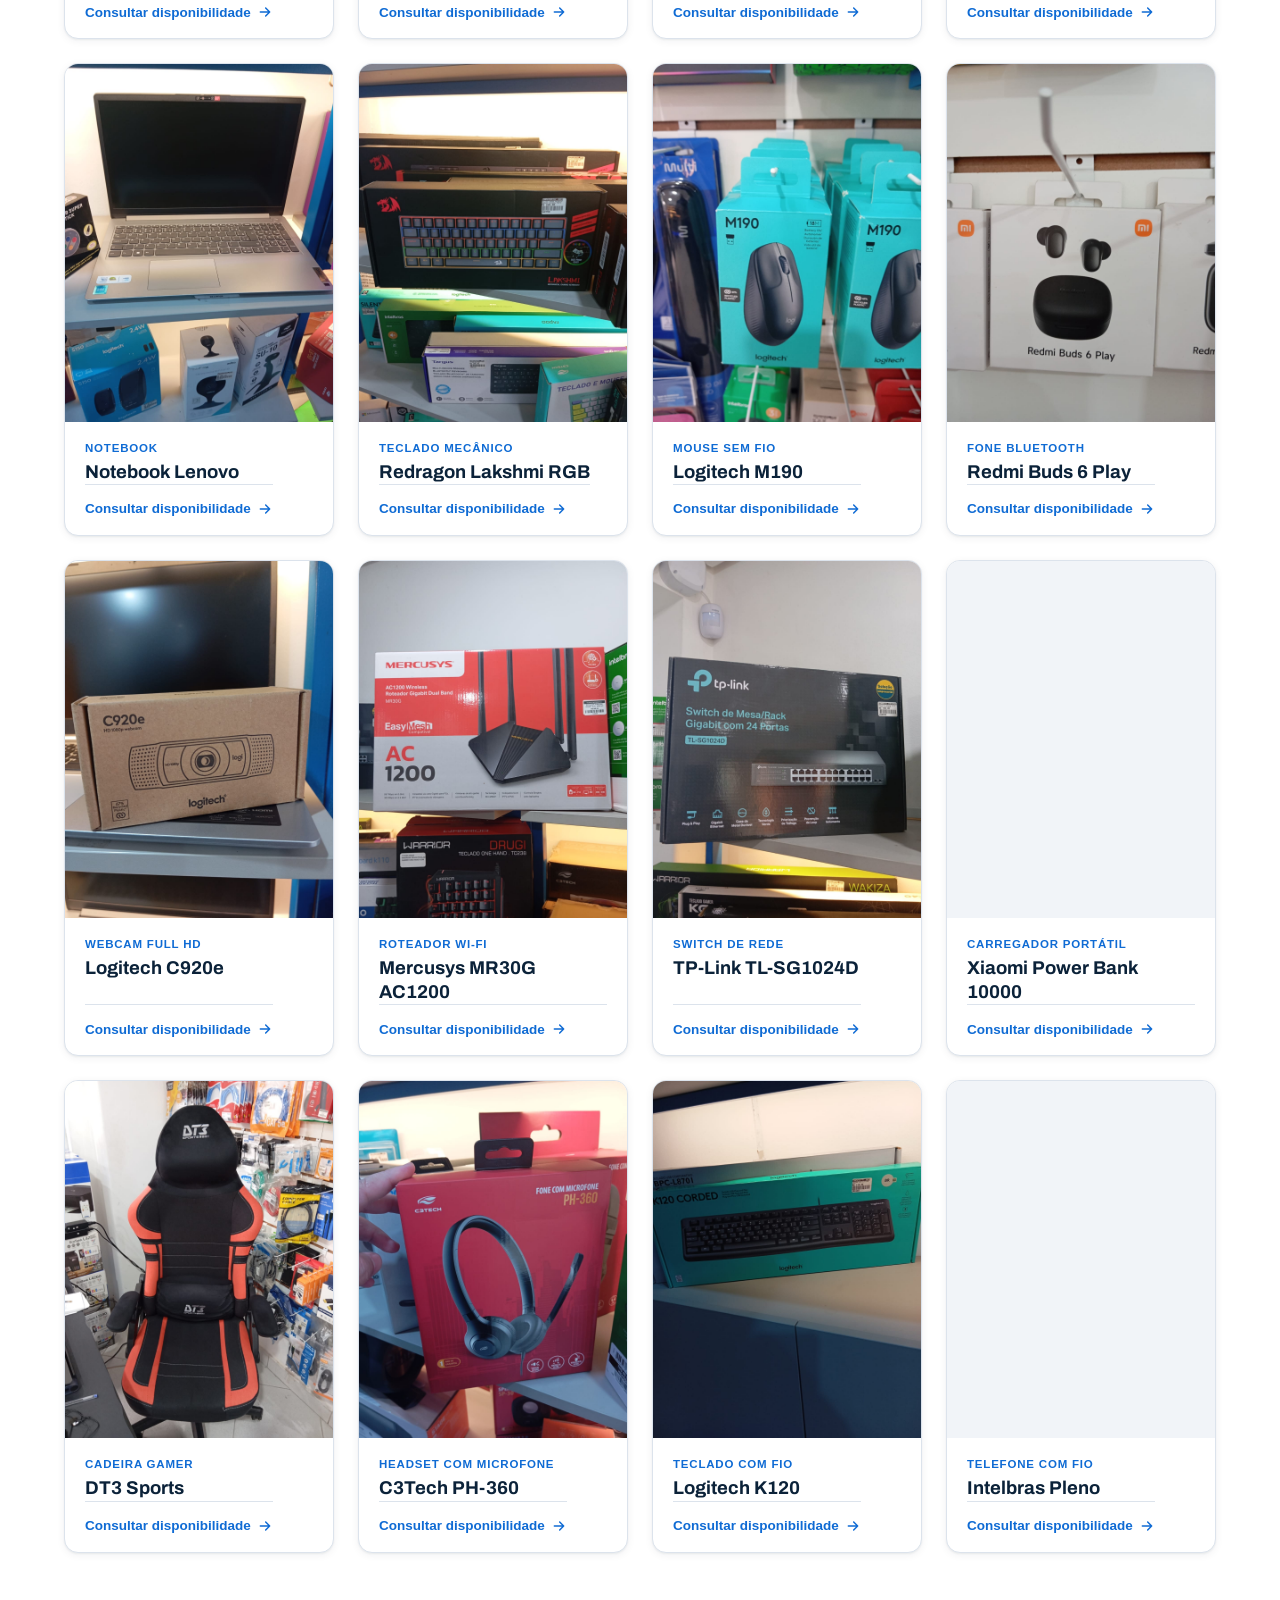
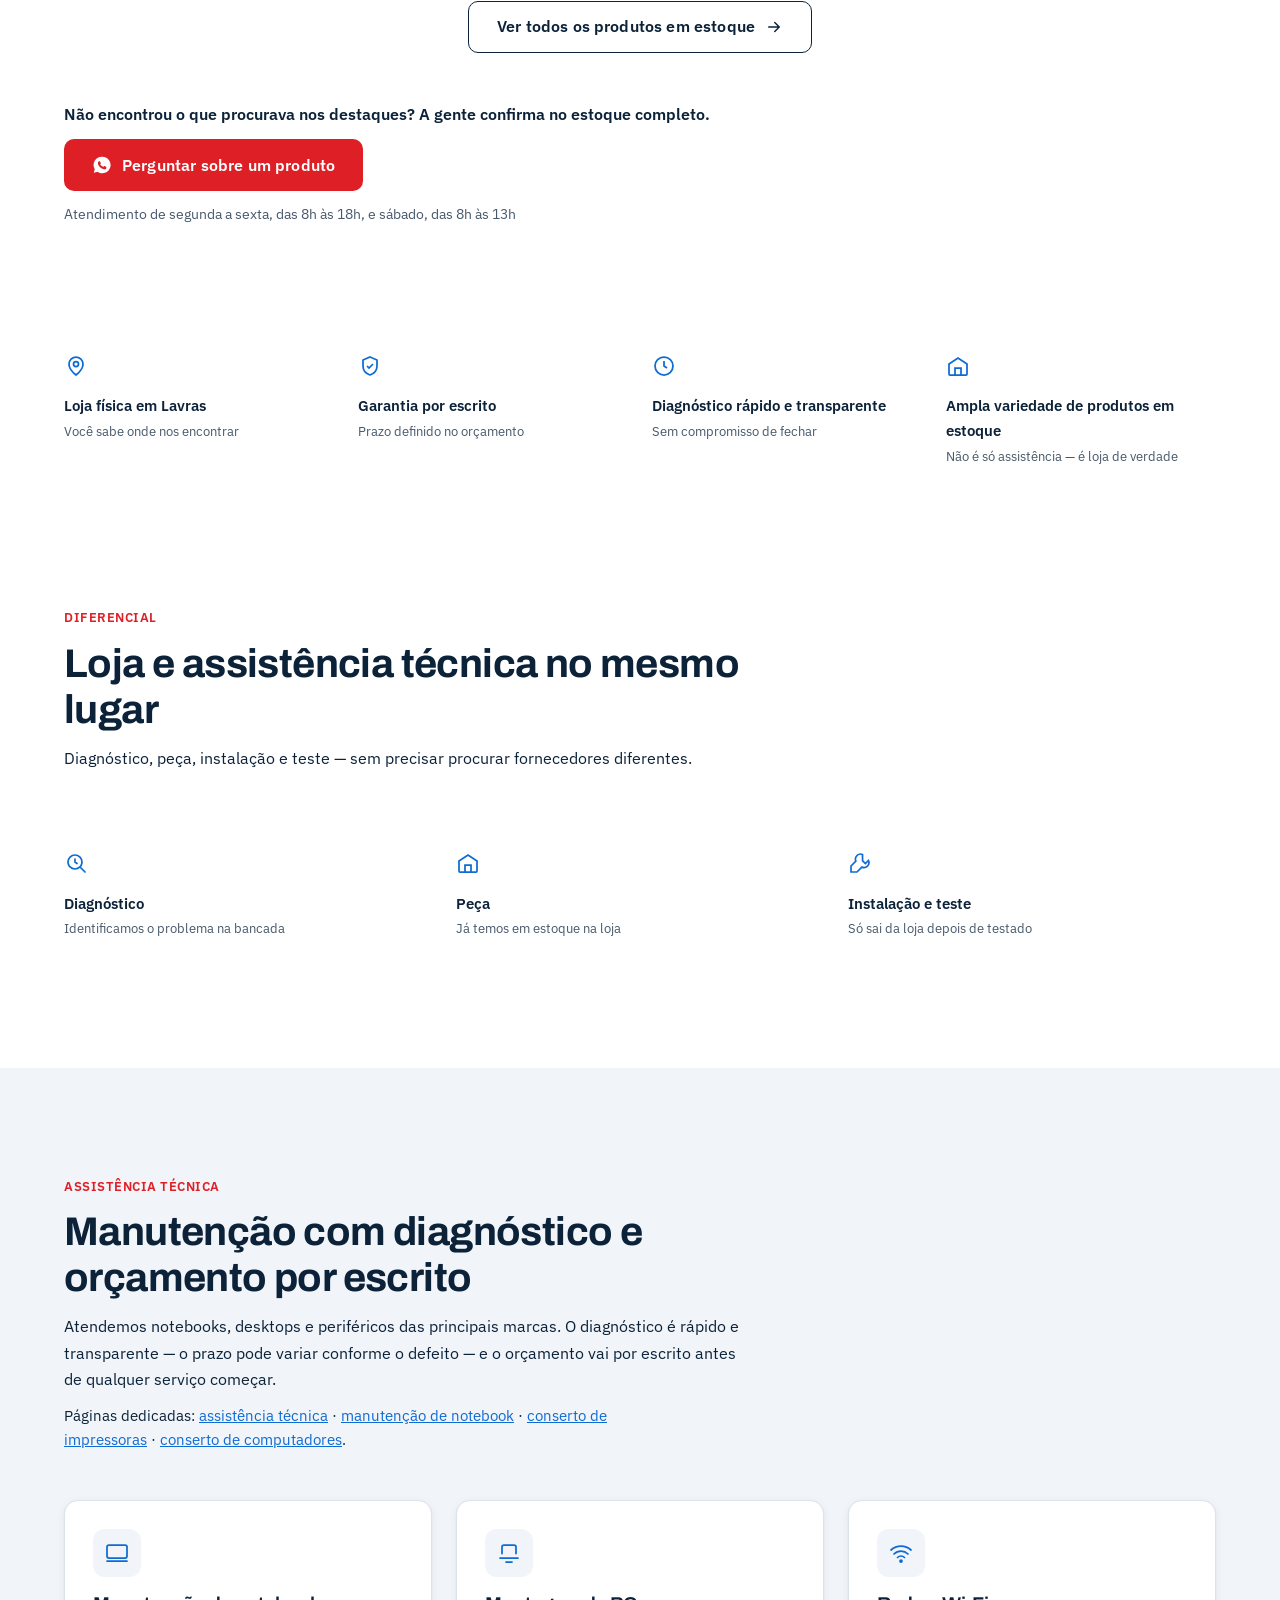
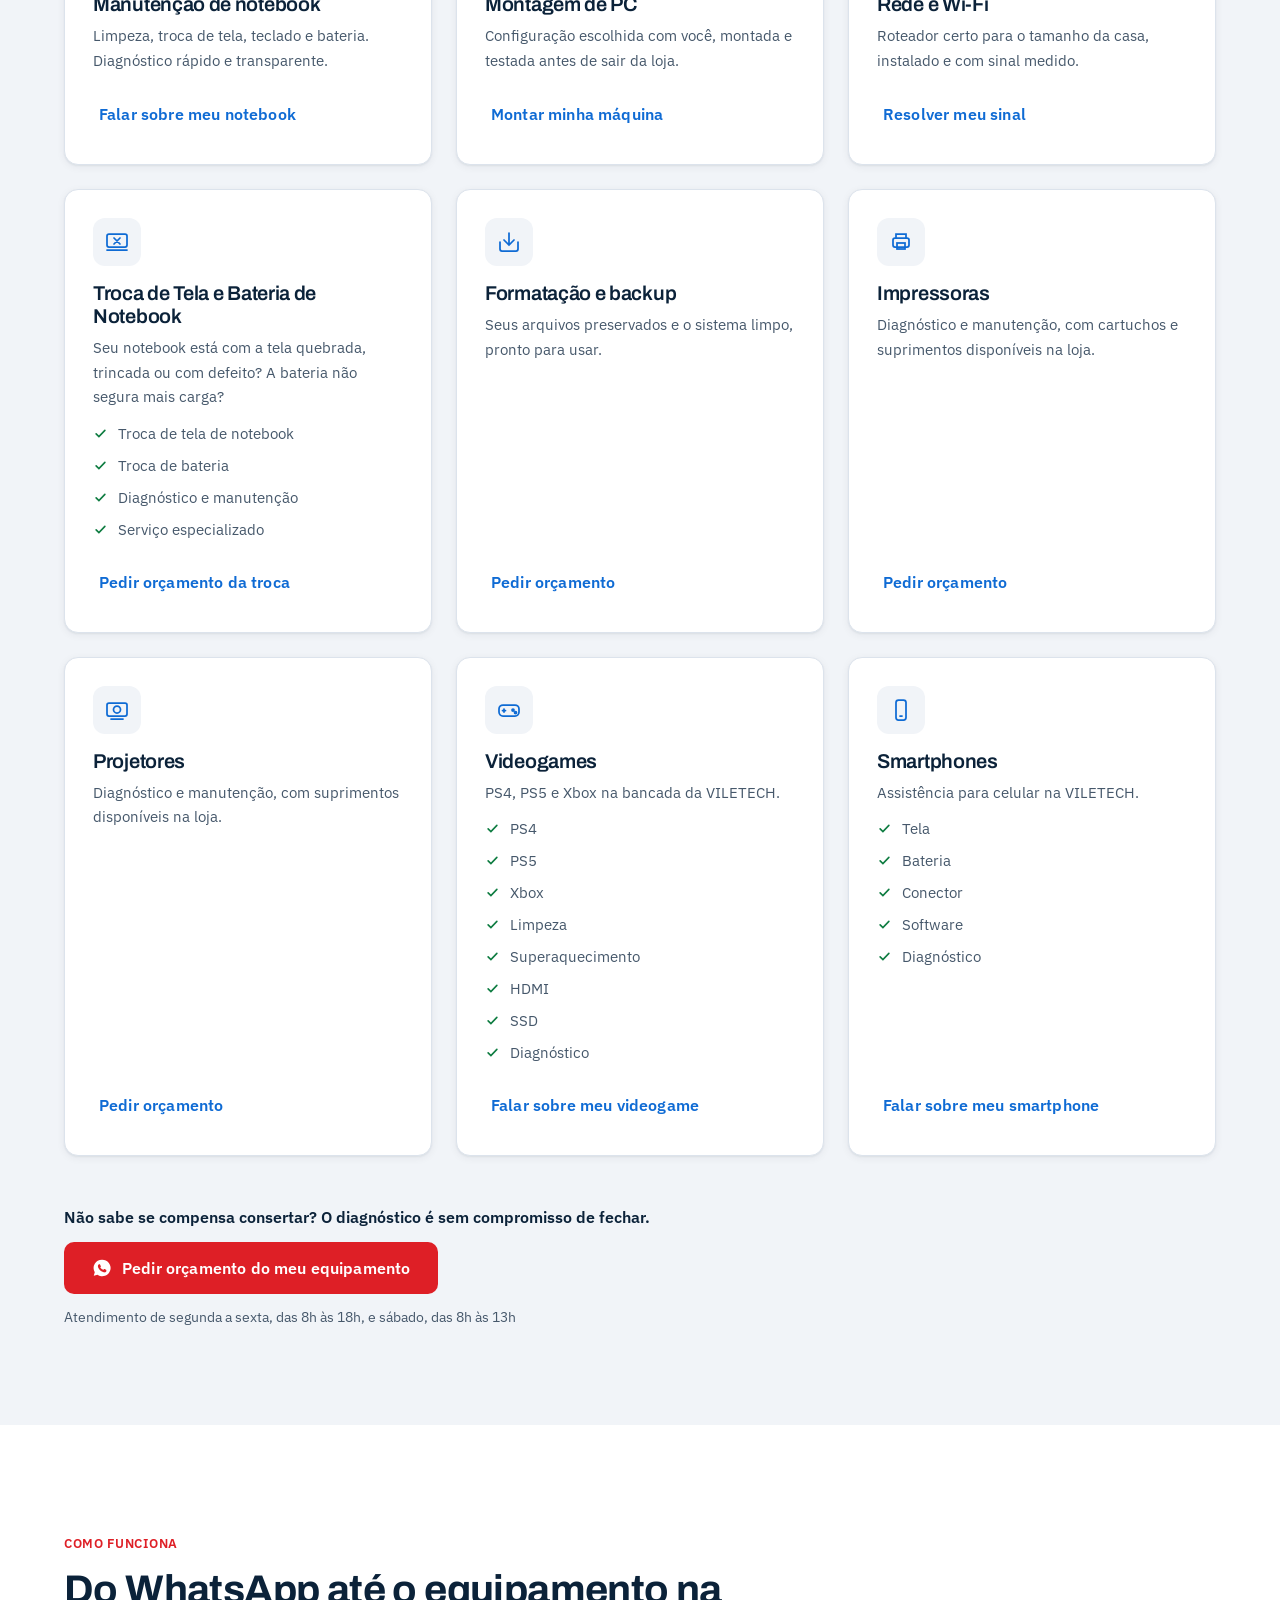
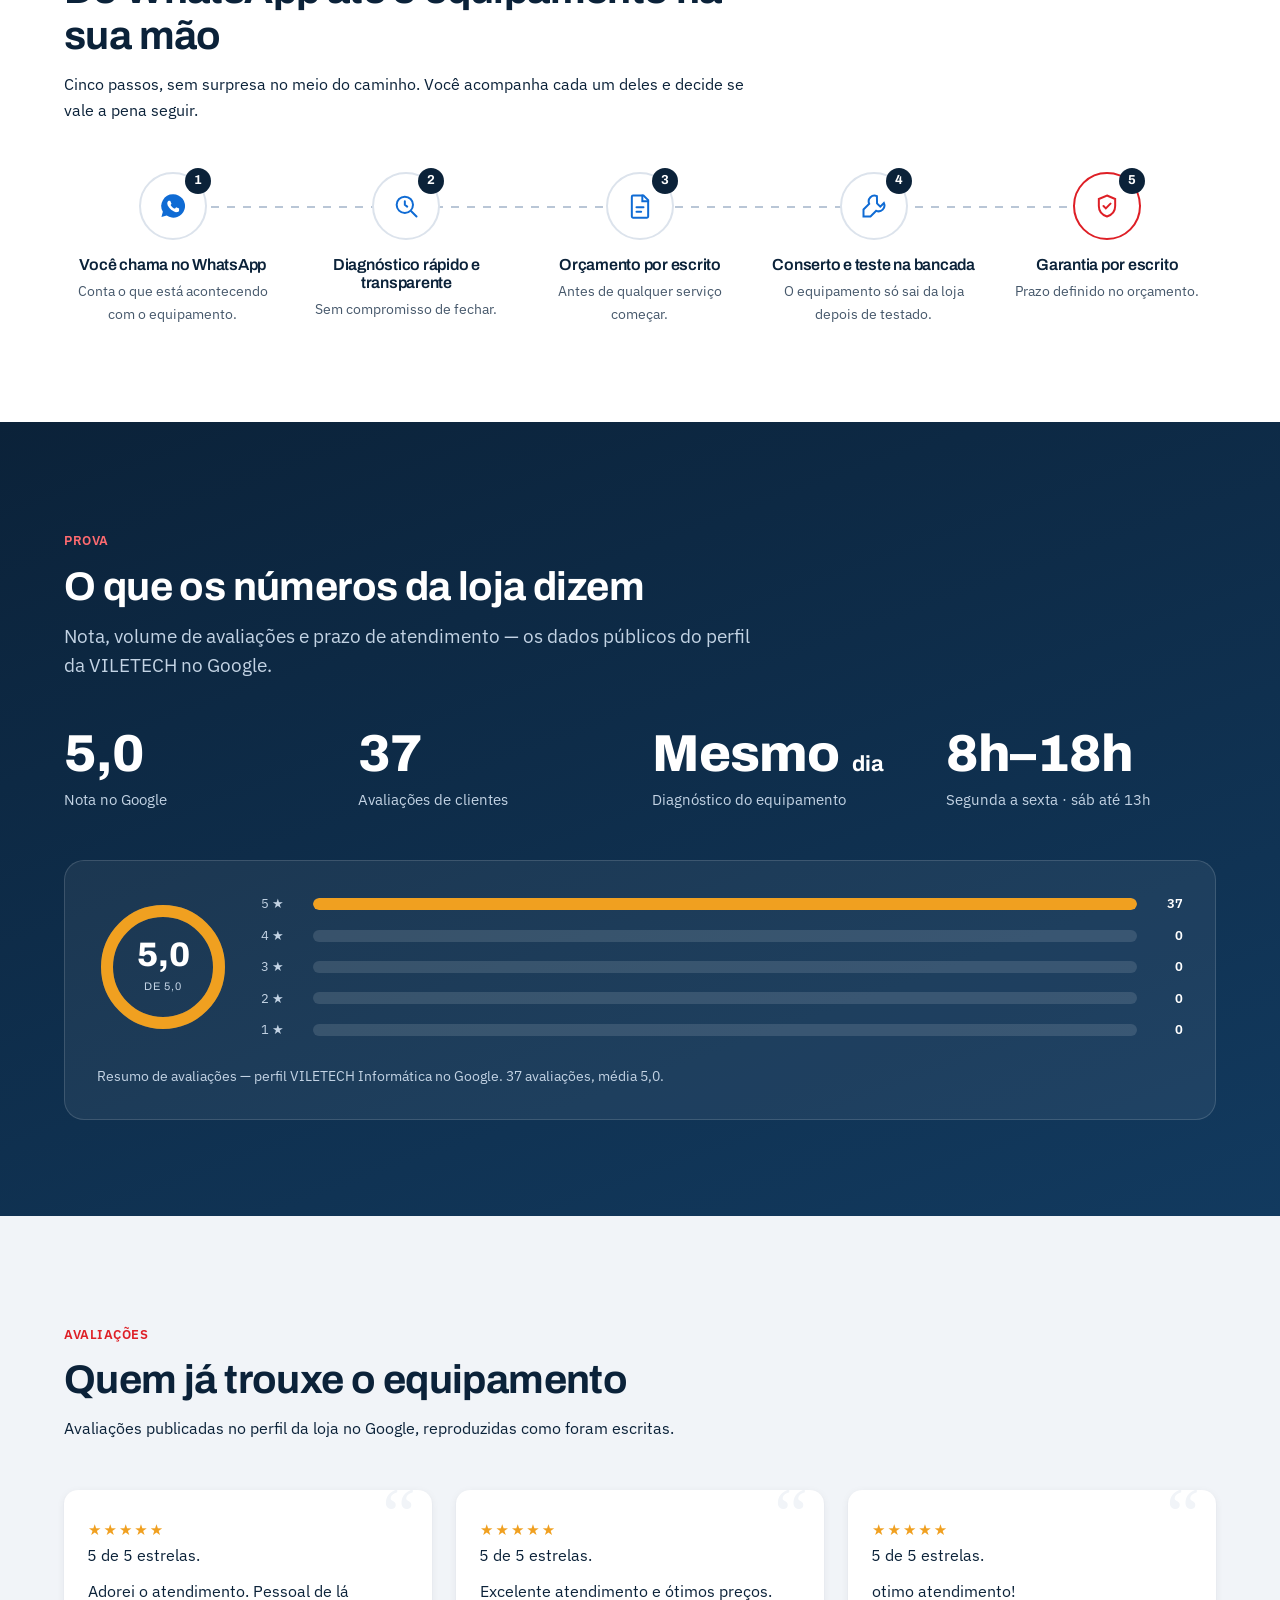
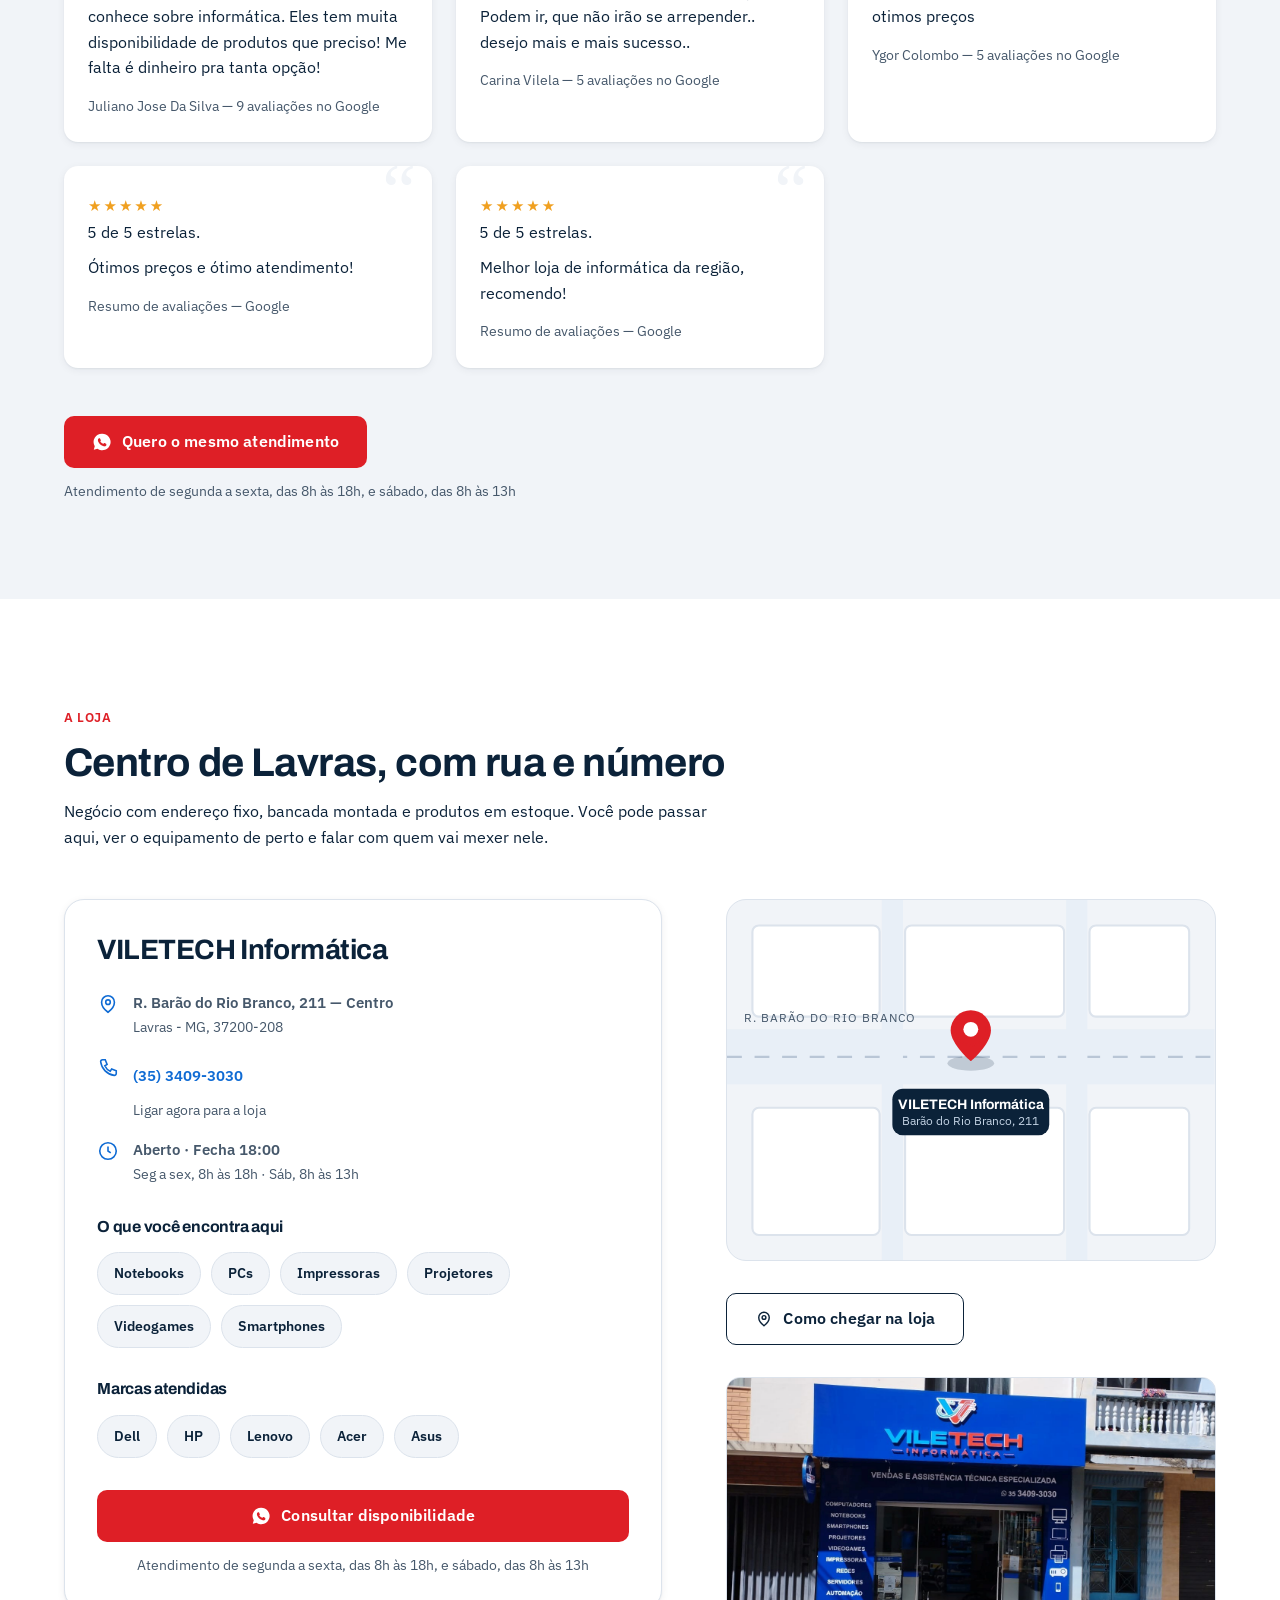
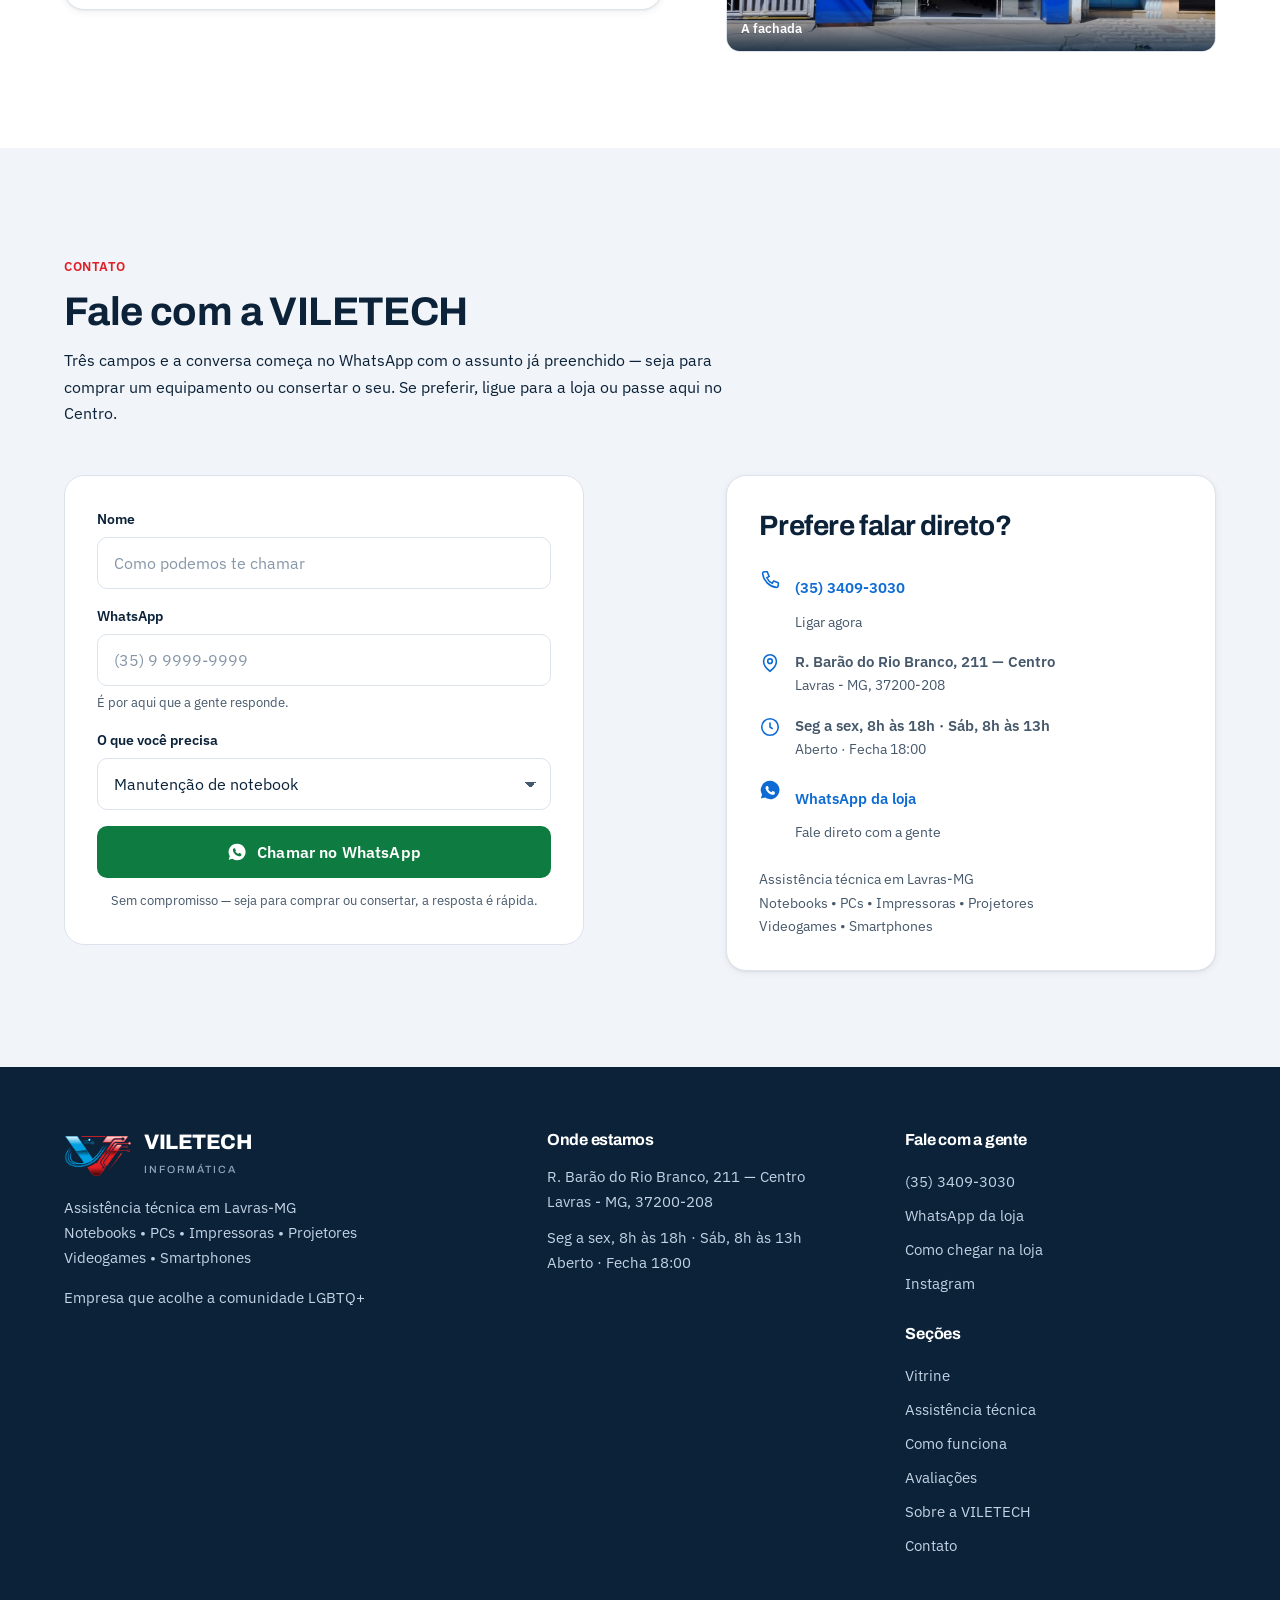
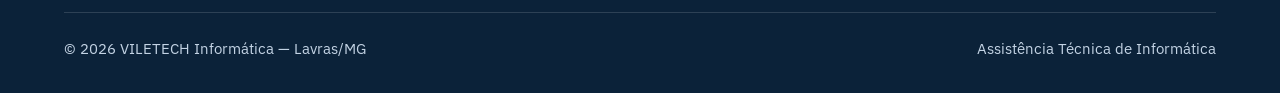
==== commit b2f3358b: "Adiciona link do Instagram no rodapé de todas as páginas Co-Authored-By: Claude Sonnet 5 <noreply@an" ====
--- a/index.html
+++ b/index.html
@@ -893,6 +893,7 @@
           <li><a href="tel:+553534093030">(35) 3409-3030</a></li>
           <li><a data-zap="Olá! Estou no site da VILETECH." href="https://wa.me/553534093030?text=Ol%C3%A1!%20Estou%20no%20site%20da%20VILETECH." target="_blank" rel="noopener">WhatsApp da loja</a></li>
           <li><a href="https://www.google.com/maps/search/?api=1&amp;query=Viletech%20Inform%C3%A1tica%20Rua%20Bar%C3%A3o%20do%20Rio%20Branco%20211%20Lavras%20MG" target="_blank" rel="noopener">Como chegar na loja</a></li>
+          <li><a href="https://www.instagram.com/viletech_informatica/" target="_blank" rel="noopener">Instagram</a></li>
         </ul>
         <h2 style="margin-top:var(--e5)">Seções</h2>
         <ul>
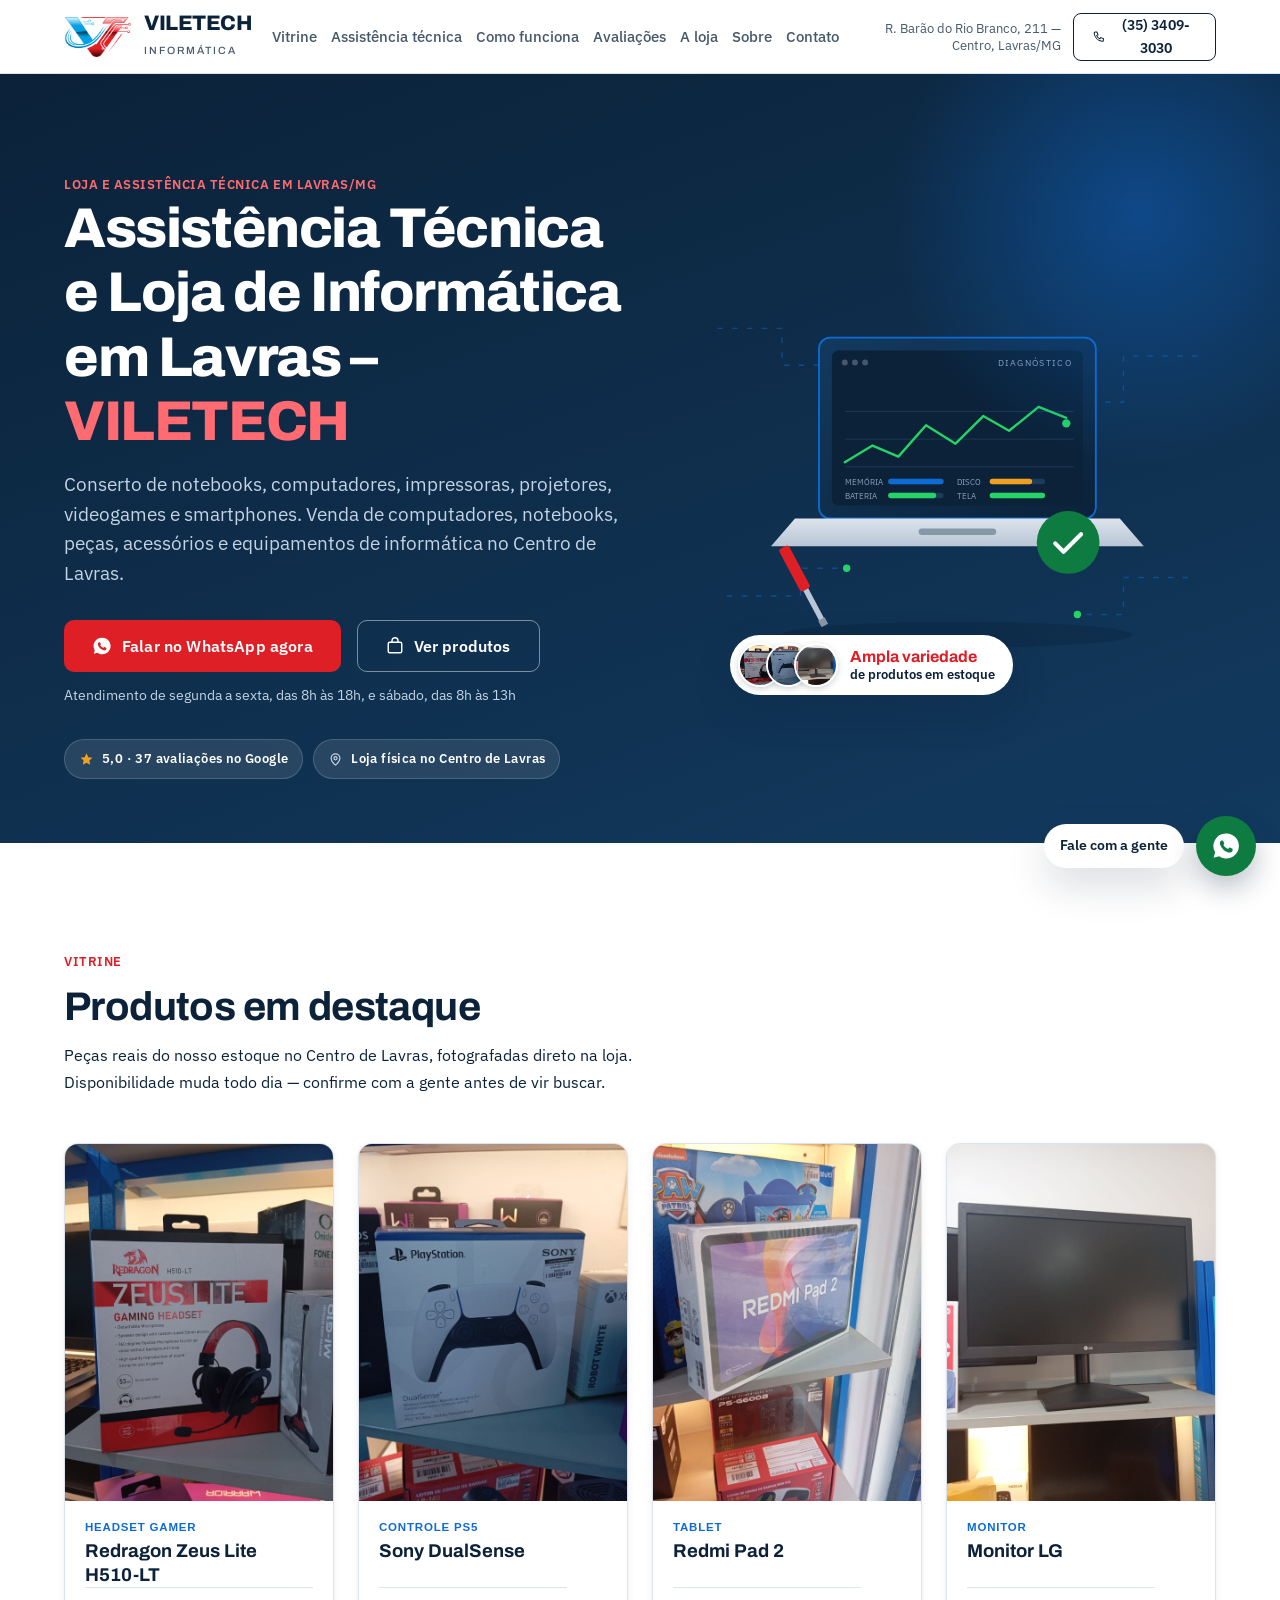
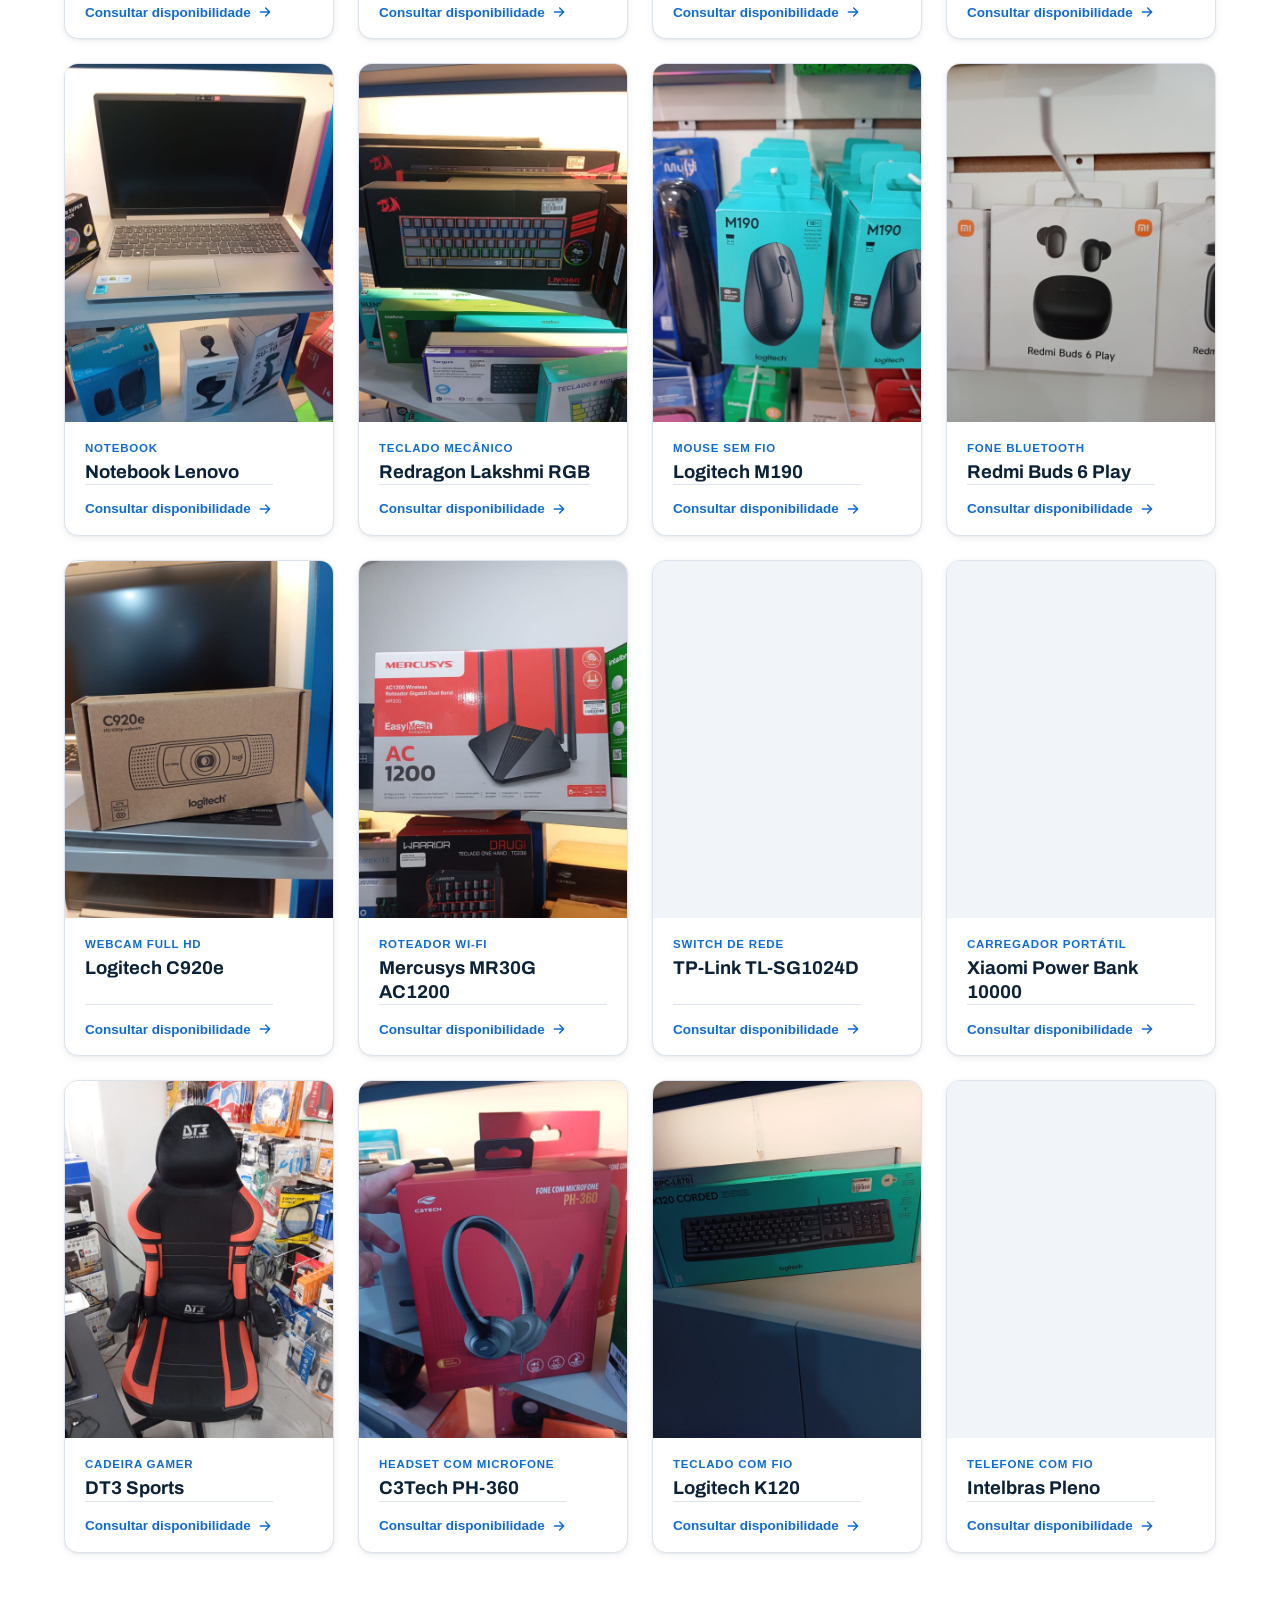
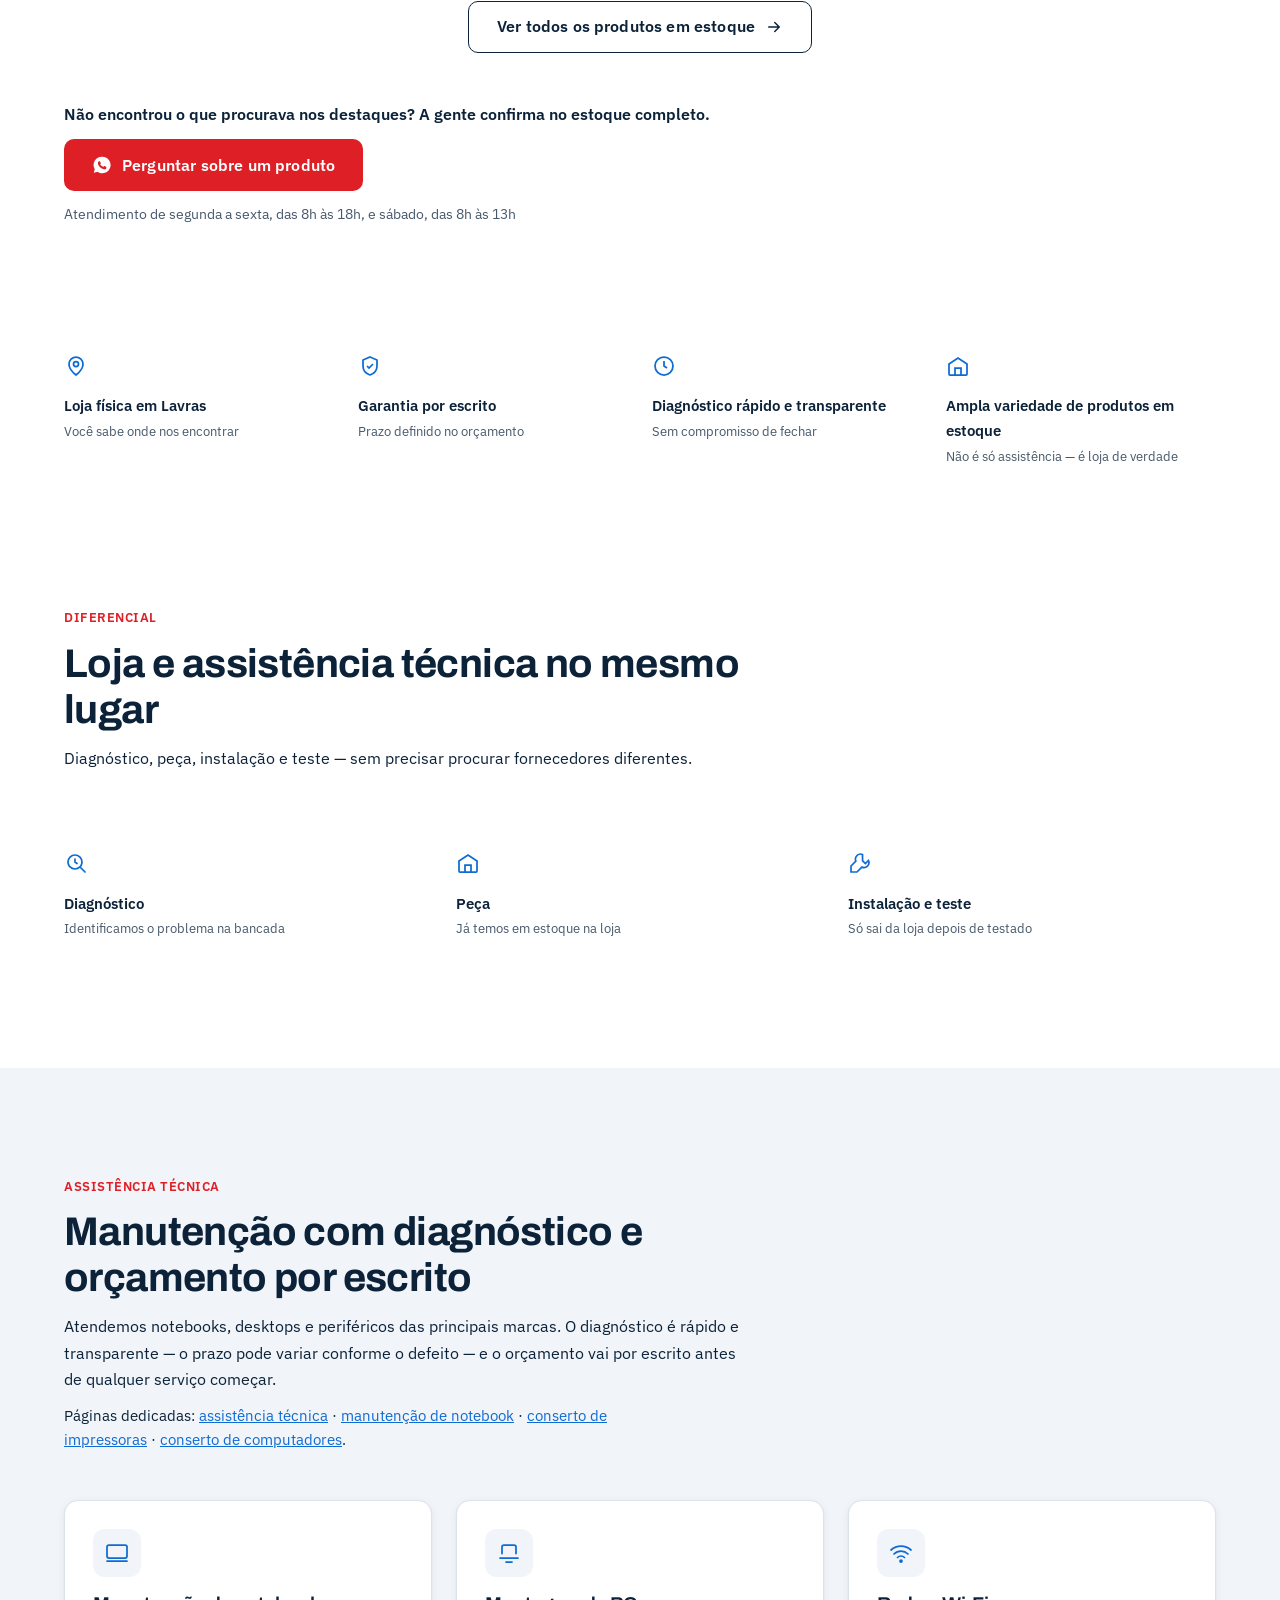
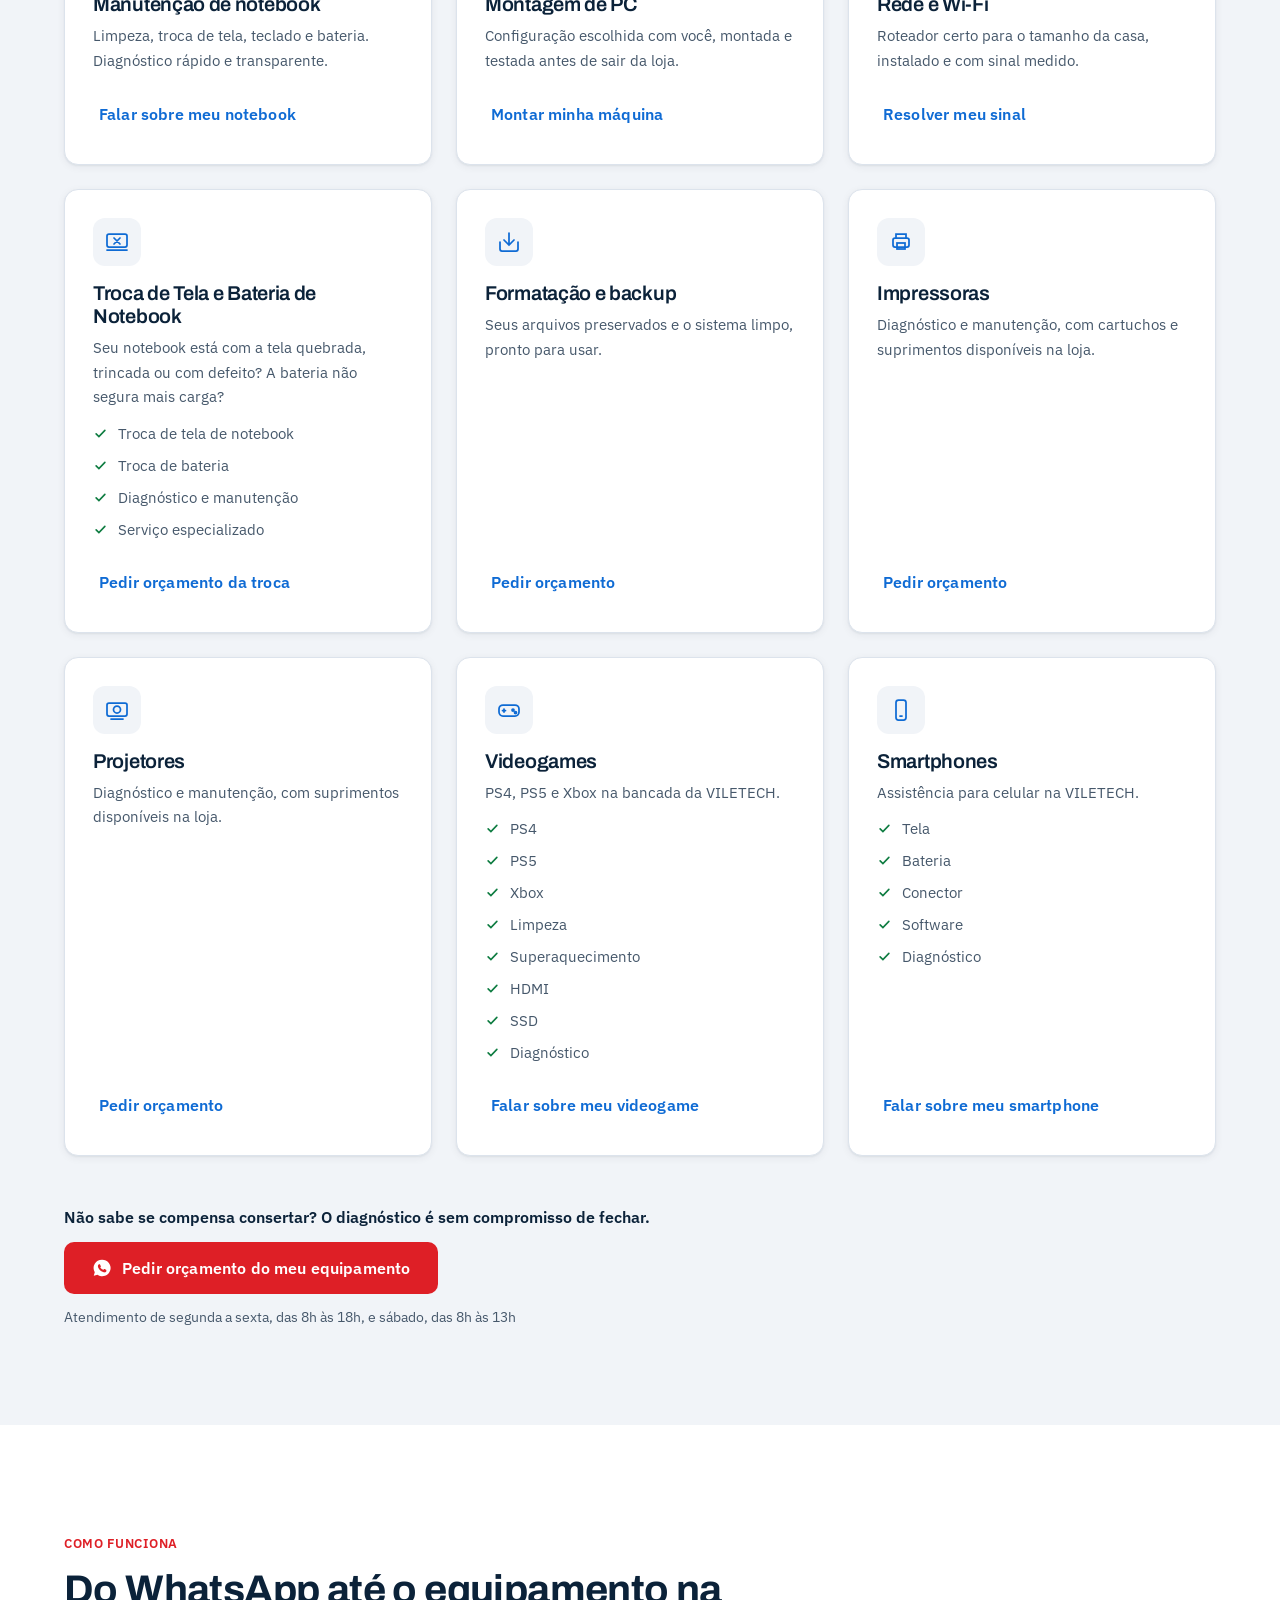
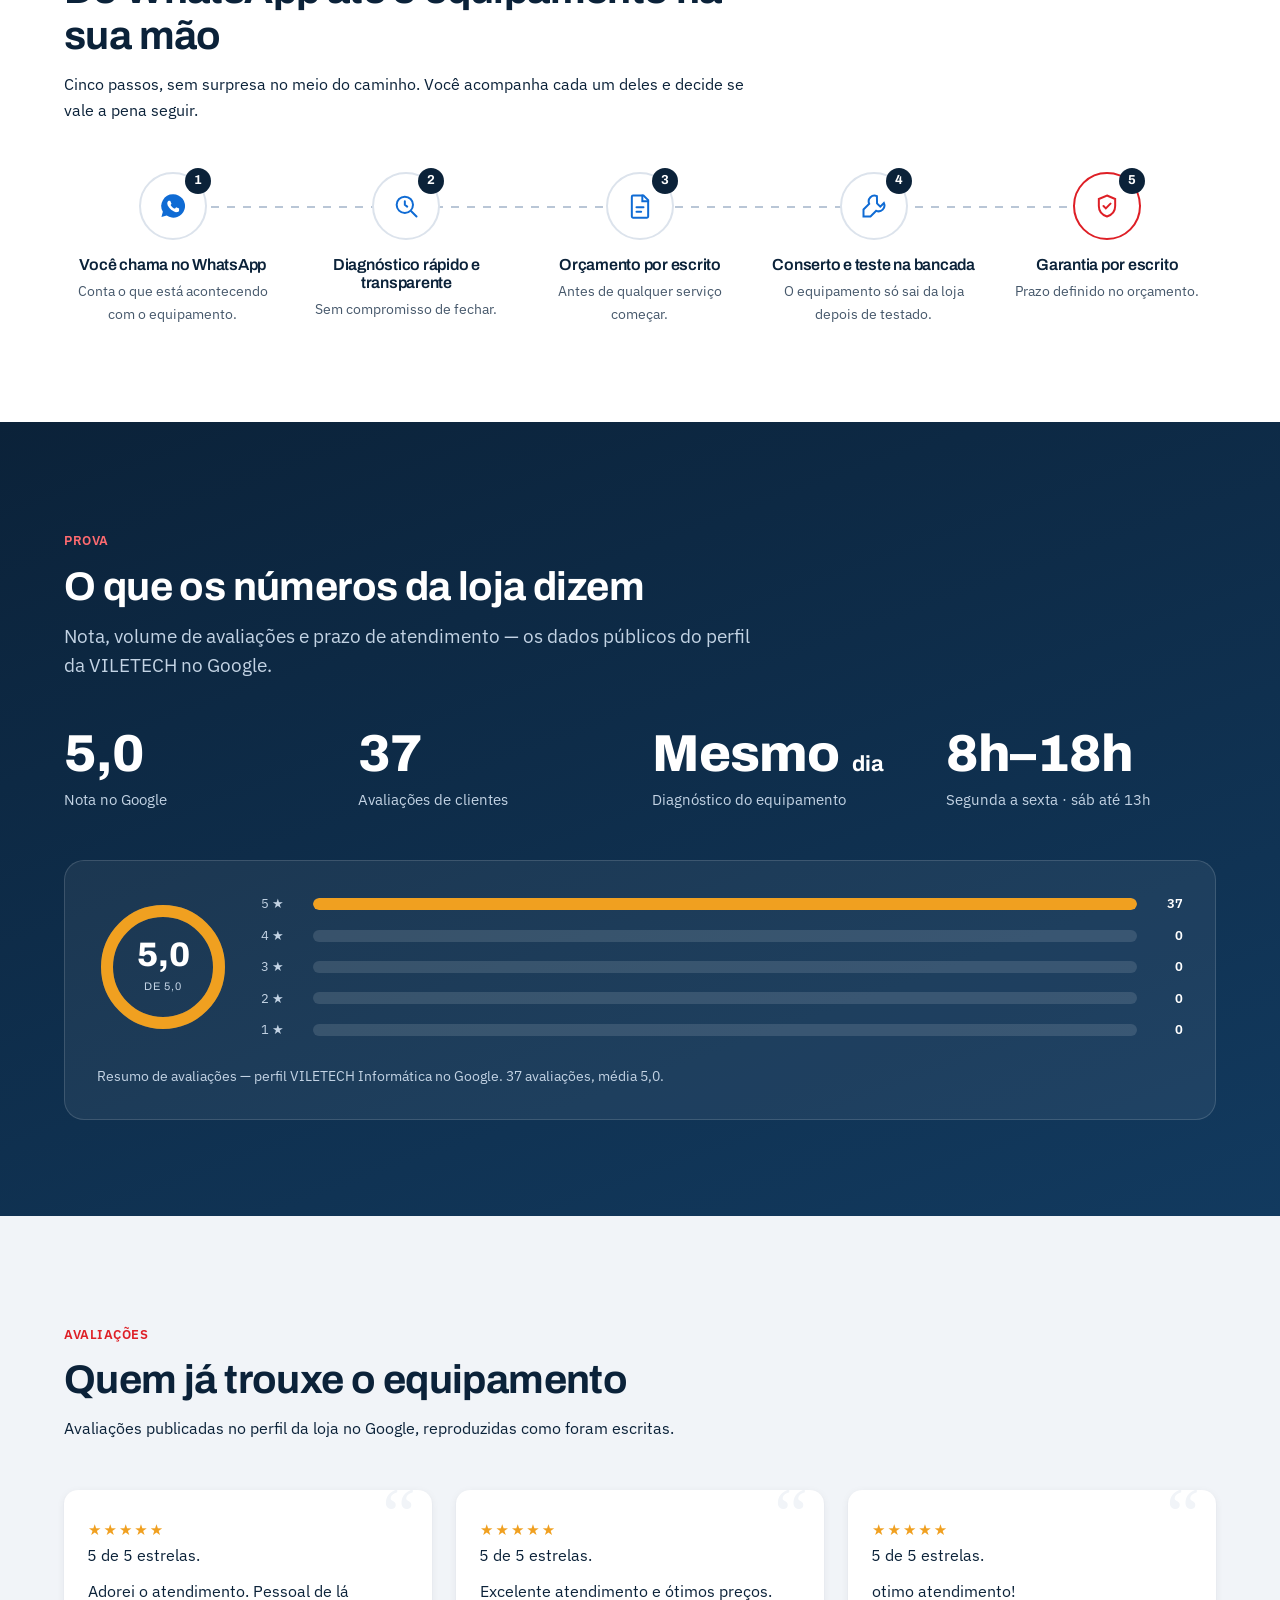
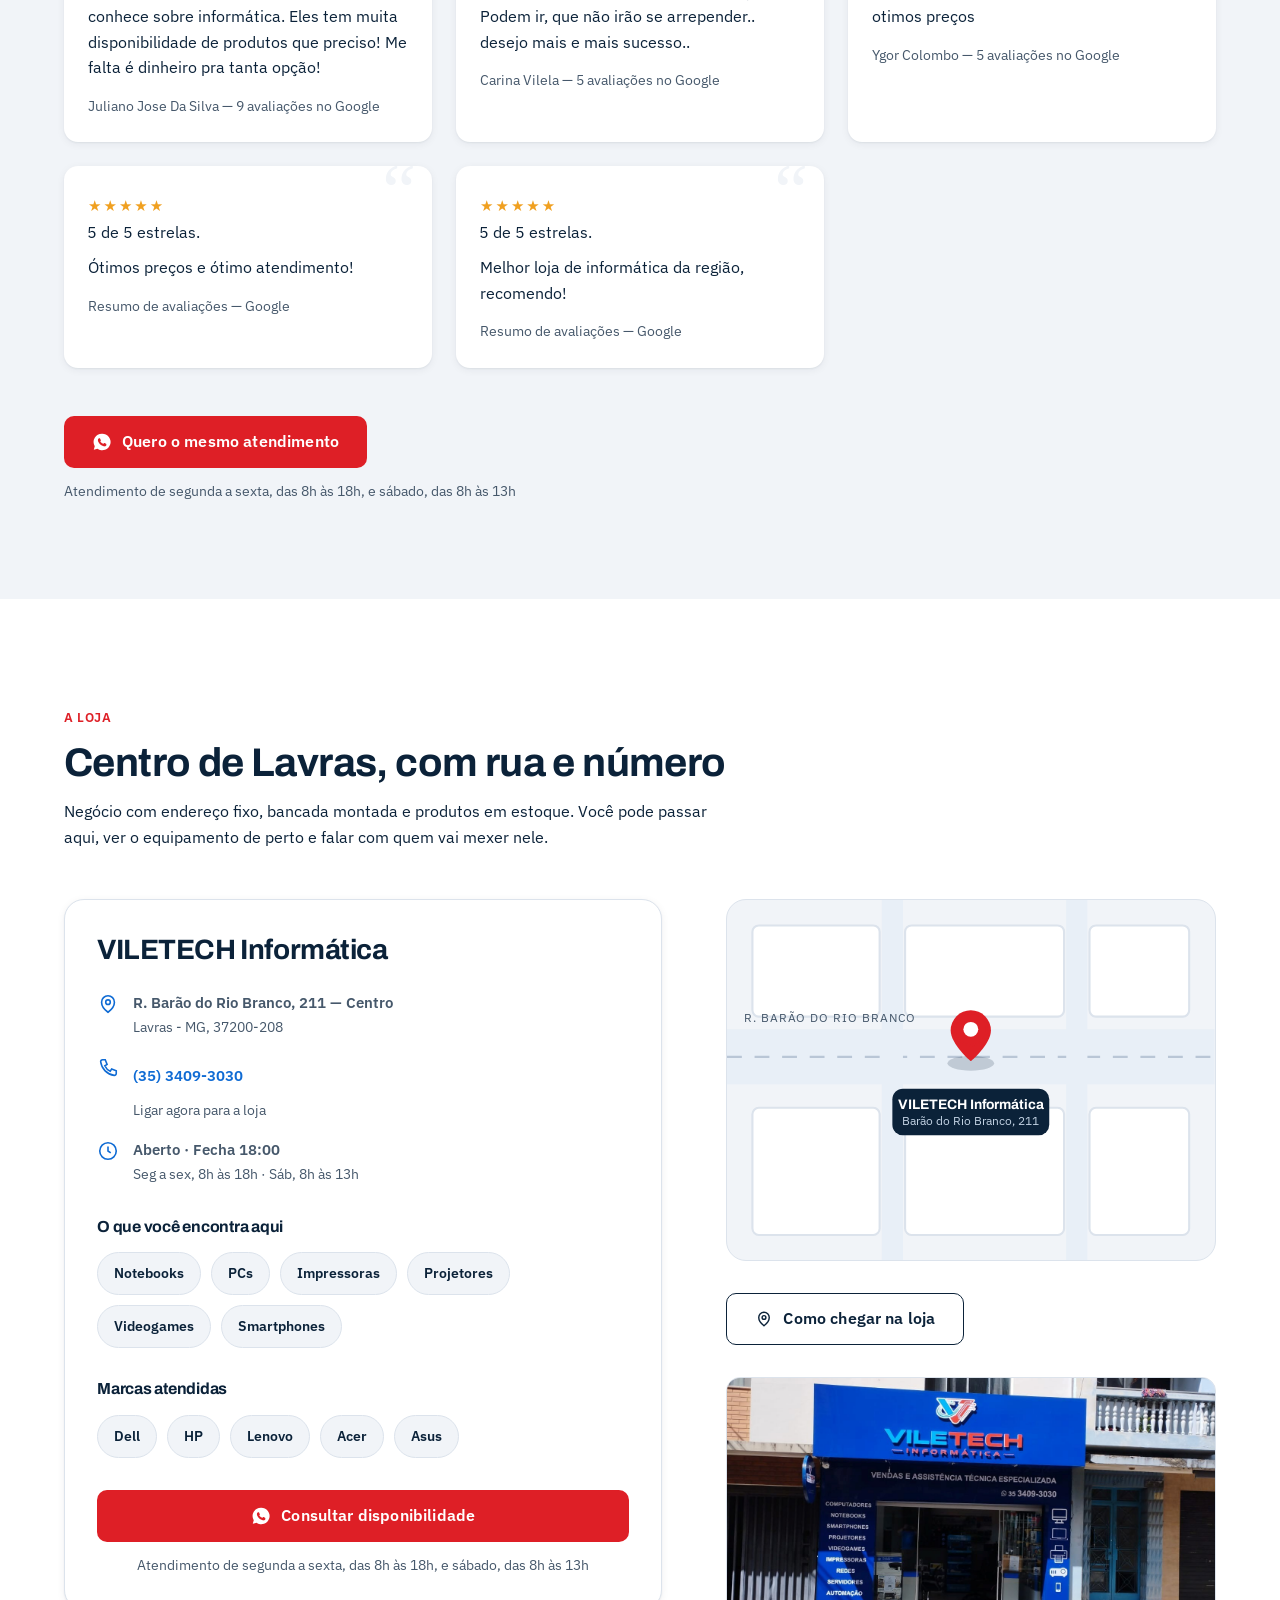
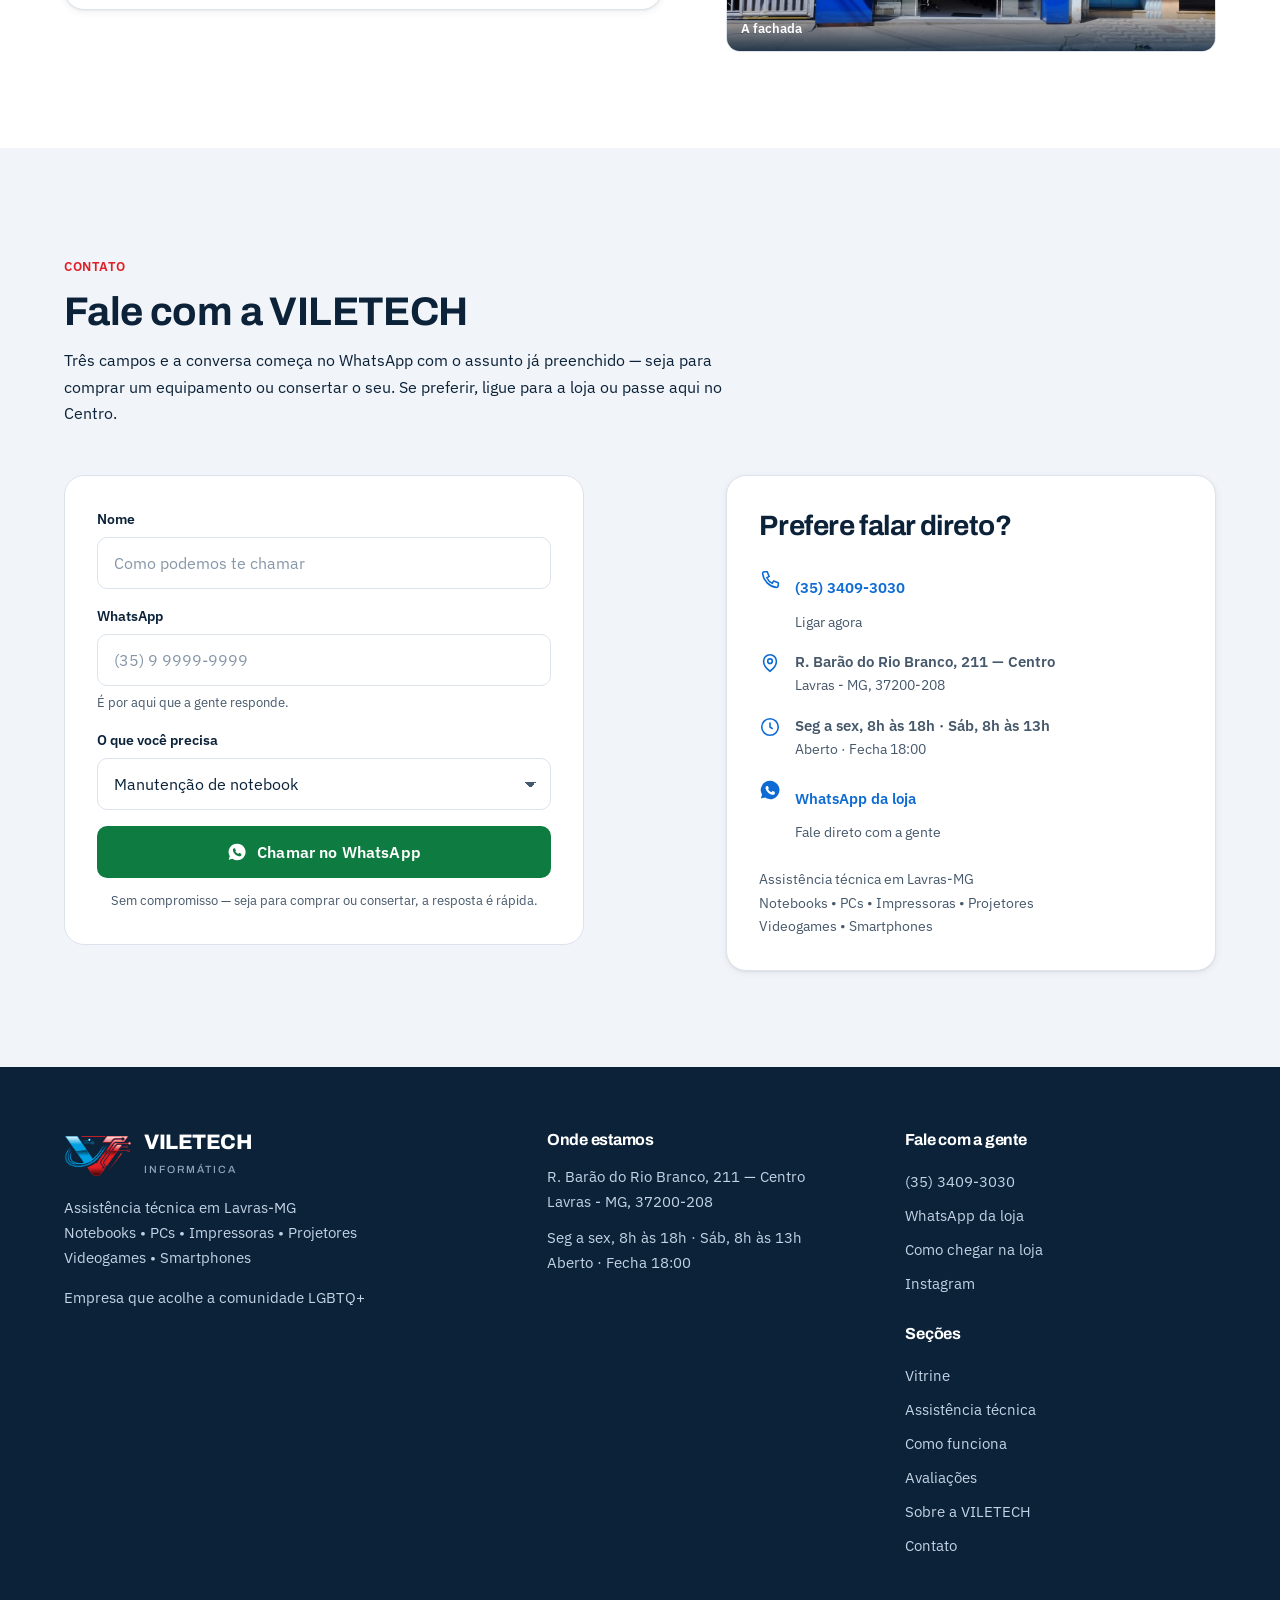
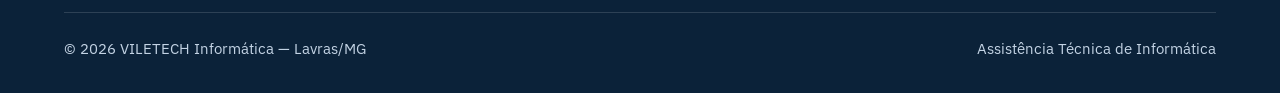
==== commit aa0a26fd: "Instala Google Analytics (GA4) em todas as páginas Co-Authored-By: Claude Sonnet 5 <noreply@anthropi" ====
--- a/index.html
+++ b/index.html
@@ -62,6 +62,15 @@
   }
 }
 </script>
+<!-- Google tag (gtag.js) -->
+<script async src="https://www.googletagmanager.com/gtag/js?id=G-MFPZFJ15C1"></script>
+<script>
+  window.dataLayer = window.dataLayer || [];
+  function gtag(){dataLayer.push(arguments);}
+  gtag('js', new Date());
+
+  gtag('config', 'G-MFPZFJ15C1');
+</script>
 </head>
 <body>
 
